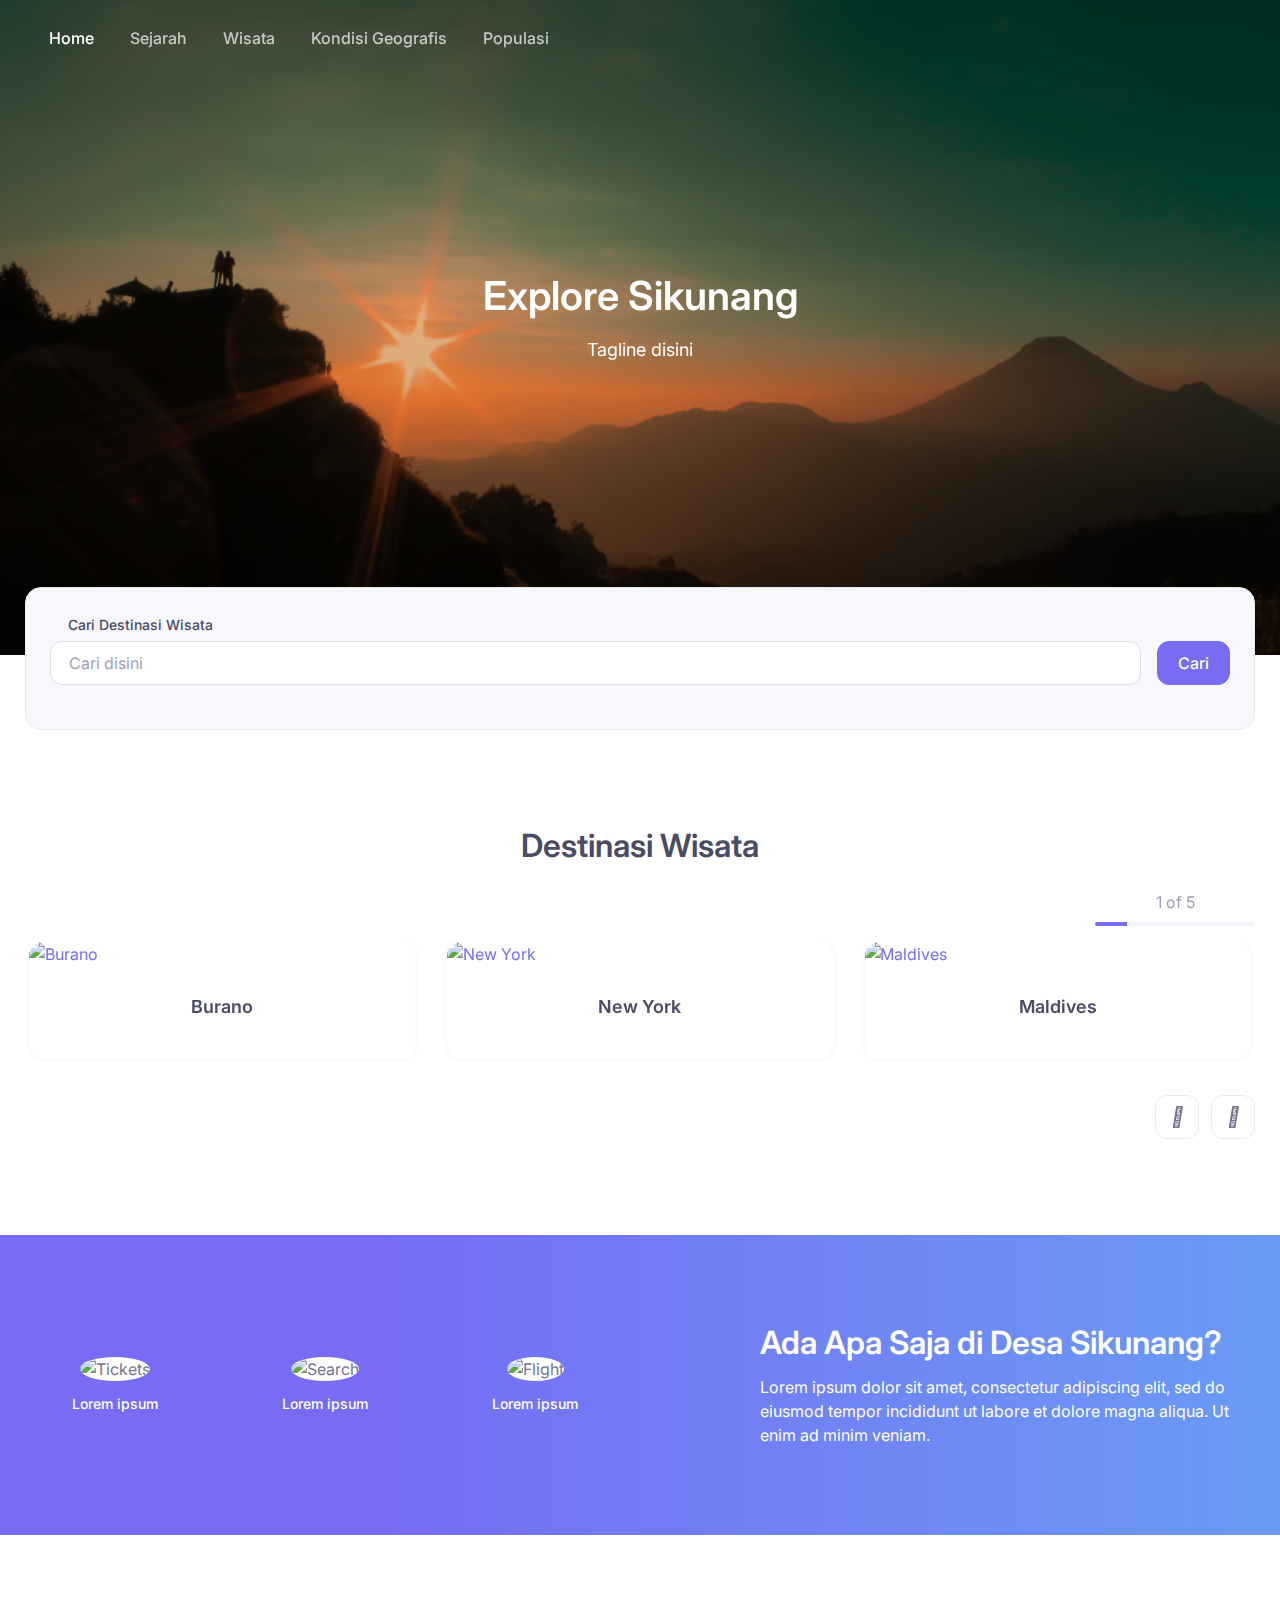
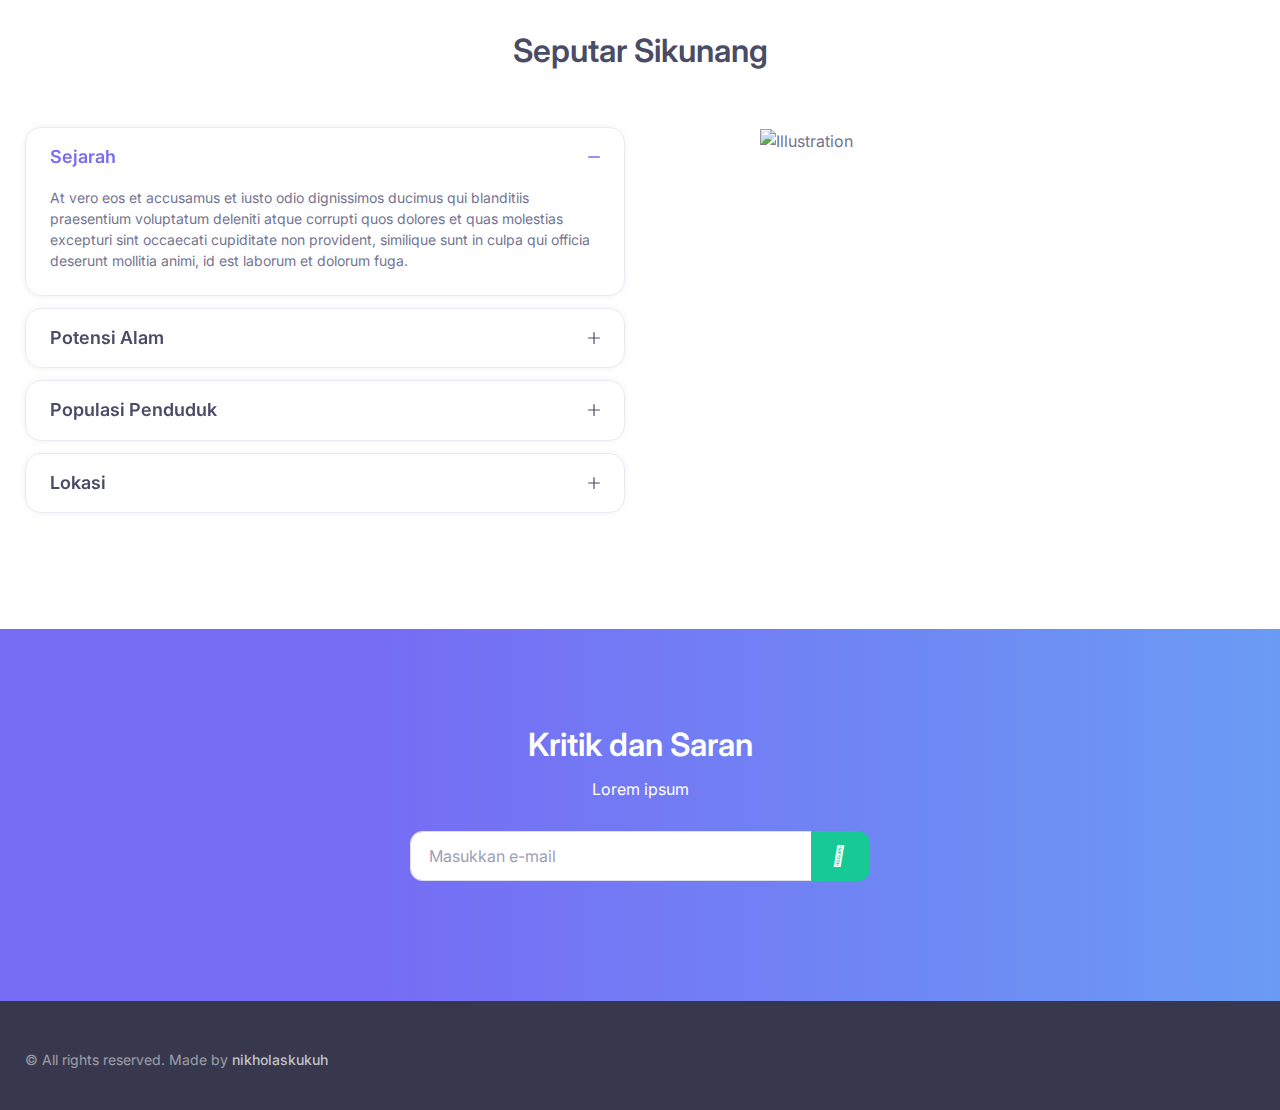
==== index.html @ b7426597 "first commit" ====
<!DOCTYPE html>
<html lang="en">
  <head>
    <meta charset="utf-8">
    <title>Desa Sikunang</title>
    <!-- Viewport-->
    <meta name="viewport" content="width=device-width, initial-scale=1">
    <!-- Favicon and Touch Icons-->
    <link rel="apple-touch-icon" sizes="180x180" href="apple-touch-icon.png">
    <link rel="icon" type="image/png" sizes="32x32" href="favicon-32x32.png">
    <link rel="icon" type="image/png" sizes="16x16" href="favicon-16x16.png">
    <link rel="manifest" href="site.webmanifest">
    <link rel="mask-icon" color="#5bbad5" href="safari-pinned-tab.svg">
    <meta name="msapplication-TileColor" content="#766df4">
    <link rel="stylesheet" href="https://cdnjs.cloudflare.com/ajax/libs/font-awesome/4.7.0/css/font-awesome.min.css">
    <script src="https://kit.fontawesome.com/2db3b3669b.js" crossorigin="anonymous"></script>
    <meta name="theme-color" content="#ffffff">
    <script src="http://code.jquery.com/jquery-1.11.0.min.js"></script>
<script src="http://code.jquery.com/jquery-migrate-1.2.1.min.js"></script>
    <!-- Page loading styles-->
    <style>
      .page-loading {
        position: fixed;
        top: 0;
        right: 0;
        bottom: 0;
        left: 0;
        width: 100%;
        height: 100%;
        -webkit-transition: all .4s .2s ease-in-out;
        transition: all .4s .2s ease-in-out;
        background-color: #fff;
        opacity: 0;
        visibility: hidden;
        z-index: 9999;
      }
      .page-loading.active {
        opacity: 1;
        visibility: visible;
      }
      .page-loading-inner {
        position: absolute;
        top: 50%;
        left: 0;
        width: 100%;
        text-align: center;
        -webkit-transform: translateY(-50%);
        transform: translateY(-50%);
        -webkit-transition: opacity .2s ease-in-out;
        transition: opacity .2s ease-in-out;
        opacity: 0;
      }
      .page-loading.active > .page-loading-inner {
        opacity: 1;
      }
      .page-loading-inner > span {
        display: block;
        font-family: 'Inter', sans-serif;
        font-size: 1rem;
        font-weight: normal;
        color: #737491;
      }
      .page-spinner {
        display: inline-block;
        width: 2.75rem;
        height: 2.75rem;
        margin-bottom: .75rem;
        vertical-align: text-bottom;
        border: .15em solid #766df4;
        border-right-color: transparent;
        border-radius: 50%;
        -webkit-animation: spinner .75s linear infinite;
        animation: spinner .75s linear infinite;
      }
      @-webkit-keyframes spinner {
        100% {
          -webkit-transform: rotate(360deg);
          transform: rotate(360deg);
        }
      }
      @keyframes spinner {
        100% {
          -webkit-transform: rotate(360deg);
          transform: rotate(360deg);
        }
      }
      
    </style>
    <!-- Page loading scripts-->
    <script>
      (function () {
        window.onload = function () {
          var preloader = document.querySelector('.page-loading');
          preloader.classList.remove('active');
          setTimeout(function () {
            preloader.remove();
          }, 2000);
        };
      })();
      
    </script>
    <!-- Vendor Styles-->
    <link rel="stylesheet" media="screen" href="asset/css/simplebar.min.css"/>
    <link rel="stylesheet" media="screen" href="asset/css/tiny-slider.css"/>
    <link rel="stylesheet" media="screen" href="asset/css/flatpickr.min.css"/>
    <!-- Main Theme Styles + Bootstrap-->
    <link rel="stylesheet" media="screen" href="asset/css/theme.min.css">
    <!-- Google Tag Manager-->
    <script>
      (function(w,d,s,l,i){w[l]=w[l]||[];w[l].push({'gtm.start':
      new Date().getTime(),event:'gtm.js'});var f=d.getElementsByTagName(s)[0],
      j=d.createElement(s),dl=l!='dataLayer'?'&l='+l:'';j.async=true;j.src=
      'https://www.googletagmanager.com/gtm.js?id='+i+dl;f.parentNode.insertBefore(j,f);
      })(window,document,'script','dataLayer','GTM-WKV3GT5');
    </script>
  </head>
  <!-- Body-->
  <body>
    <!-- Page loading spinner-->
    <div class="page-loading active">
      <div class="page-loading-inner">
        <div class="page-spinner"></div><span>Loading...</span>
      </div>
    </div>
    <main class="page-wrapper">
      <!-- Navbar (Floating light)-->
      <!-- Remove "navbar-sticky" class to make navigation bar scrollable with the page.-->
      <header class="header navbar navbar-expand-lg navbar-dark navbar-floating navbar-sticky" data-scroll-header data-fixed-element>
        <div class="container px-0 px-xl-3">
          <button class="navbar-toggler ms-n2 me-2" type="button" data-bs-toggle="offcanvas" data-bs-target="#primaryMenu"><span class="navbar-toggler-icon"></span></button>
          <div class="offcanvas offcanvas-collapse order-lg-2" id="primaryMenu">
            <div class="offcanvas-header navbar-shadow">
              <h5 class="mt-1 mb-0">Menu</h5>
              <button class="btn-close lead" type="button" data-bs-dismiss="offcanvas" aria-label="Close"></button>
            </div>
            <div class="offcanvas-body">
              <!-- Menu-->
              <ul class="navbar-nav">
                <li class="nav-item active"><a class="nav-link" href="#">Home</a>
                </li>
                <li class="nav-item"><a class="nav-link" href="#">Sejarah</a>
                </li>
                <li class="nav-item dropdown dropdown-mega"><a class="nav-link" href="#" data-bs-toggle="dropdown">Wisata</a>
                  <div class="dropdown-menu">
                    <div class="dropdown-column mb-2 mb-lg-0">
                     <a class="dropdown-item" href="#">Test</a>
                    </div>
                  </div>
                </li>
                <li class="nav-item"><a class="nav-link" href="#">Kondisi Geografis</a></li>
                <li class="nav-item"><a class="nav-link" href="#">Populasi</a></li>
              </ul>
            </div>
          </div>
        </div>
      </header>
      <!-- Page content-->
      <!-- Hero-->
      <section class="jarallax bg-dark py-7" data-jarallax data-speed="0.25">
        <div class="jarallax-img" style="background-image: url(asset/img/peakpx.jpg);  background-color: rgba(200,100,0,.5); background-blend-mode: multiply;"></div>
        <div class="container py-5 py-sm-7 text-center">
          <div class="py-md-6">
            <h1 class="font-weight-bold text-light pb-1">Explore Sikunang</h1>
            <p class="fs-lg text-light">Tagline disini</p>
          </div>
        </div>
      </section>
      <!-- Booking form-->
      <form class="container position-relative zindex-5" style="margin-top: -68px;">
        <div class="d-lg-flex align-items-center bg-secondary border rounded-3 px-4 pt-4 pb-3">
          <div class="d-sm-flex align-items-center flex-grow-1">
            <div class="mb-3 pb-1 w-100 mb-sm-4 me-sm-3">
              <label class="form-label">Cari Destinasi Wisata</label>
              <input class="form-control" id="SearchTxt" placeholder="Cari disini">
            </input>
            </div>
          </div>
          <div class="d-sm-flex align-items-center">
            <div class="text-center text-sm-start mt-2 mt-sm-4 mb-4">
              <button class="btn btn-primary" type="button" onclick="doSearch(document.getElementById('SearchTxt').value)">Cari</button>
            </div>
          </div>
        </div>
      </form>
      <!-- Offers carousel-->
      <section class="container py-5 my-4 my-sm-0 py-sm-6 py-md-7">
        <h2 class="text-center mb-4">Destinasi Wisata</h2>
        <div class="tns-carousel-wrapper">
          <div class="tns-carousel-progress ms-auto mb-3">
            <div class="text-sm text-muted text-center mb-2"><span class="tns-current-slide me-1"></span>of<span class="tns-total-slides ms-1"></span></div>
            <div class="progress">
              <div class="progress-bar" role="progressbar"></div>
            </div>
          </div>
          <div class="tns-carousel-inner" data-carousel-options="{&quot;items&quot;: 3, &quot;nav&quot;: false, &quot;gutter&quot;: 23, &quot;responsive&quot;: {&quot;0&quot;:{&quot;items&quot;:1},&quot;540&quot;:{&quot;items&quot;:2},&quot;900&quot;:{&quot;items&quot;:3}}}">
            <div class="pb-2"><a class="card border-0 shadow card-hover mx-1" href="#">
                <div class="card-img-top card-img-gradient"><img src="https://around.createx.studio/img/demo/booking/offers/01.jpg" alt="Burano"><span class="card-floating-text text-light fw-medium">Lihat<i class="fas fa-chevron-right align-middle fs-lg ms-1"></i></span></div>
                <div class="card-body text-center">
                  <h3 class="h5 pt-1 mb-3">Burano</h3>
                </div></a></div>
            <div class="pb-2"><a class="card border-0 shadow card-hover mx-1" href="#">
                <div class="card-img-top card-img-gradient"><img src="https://around.createx.studio/img/demo/booking/offers/02.jpg" alt="New York"><span class="card-floating-text text-light fw-medium">Lihat<i class="fas fa-chevron-right align-middle fs-lg ms-1"></i></span></div>
                <div class="card-body text-center">
                  <h3 class="h5 pt-1 mb-3">New York</h3>
                </div></a></div>
            <div class="pb-2"><a class="card border-0 shadow card-hover mx-1" href="#">
                <div class="card-img-top card-img-gradient"><img src="https://around.createx.studio/img/demo/booking/offers/03.jpg" alt="Maldives"><span class="card-floating-text text-light fw-medium">Lihat<i class="fas fa-chevron-right align-middle fs-lg ms-1"></i></span></div>
                <div class="card-body text-center">
                  <h3 class="h5 pt-1 mb-3">Maldives</h3>
                </div></a></div>
            <div class="pb-2"><a class="card border-0 shadow card-hover mx-1" href="#">
                <div class="card-img-top card-img-gradient"><img src="https://around.createx.studio/img/demo/booking/offers/04.jpg" alt="Buenos Aires"><span class="card-floating-text text-light fw-medium">Lihat<i class="fas fa-chevron-right align-middle fs-lg ms-1"></i></span></div>
                <div class="card-body text-center">
                  <h3 class="h5 pt-1 mb-3">Buenos Aires</h3>
                </div></a></div>
            <div class="pb-2"><a class="card border-0 shadow card-hover mx-1" href="#">
                <div class="card-img-top card-img-gradient"><img src="https://around.createx.studio/img/demo/booking/offers/05.jpg" alt="Rome"><span class="card-floating-text text-light fw-medium">Lihat<i class="fas fa-chevron-right align-middle fs-lg ms-1"></i></span></div>
                <div class="card-body text-center">
                  <h3 class="h5 pt-1 mb-3">Rome</h3>
                </div></a></div>
          </div>
        </div>
      </section>
      <!-- Features CTA-->
      <section class="bg-gradient position-relative pt-6 pb-5 py-sm-6">
        <div class="position-absolute top-0 start-0 w-100 h-100 bg-size-cover" style="background-image: url(img/demo/booking/bg-pattern01.png);"></div>
        <div class="position-relative zindex-5 container py-2">
          <div class="row align-items-center">
            <div class="col-lg-5 offset-lg-1 order-lg-2 pb-5 pb-lg-0 text-center text-lg-start">
              <h2 class="text-light">Ada Apa Saja di Desa Sikunang?</h2>
              <p class="text-light mb-0">Lorem ipsum dolor sit amet, consectetur adipiscing elit, sed do eiusmod tempor incididunt ut labore et dolore magna aliqua. Ut enim ad minim veniam.</p>
            </div>
            <div class="col-lg-6 order-lg-1">
              <div class="row">
                <div class="col-sm-4 mb-2 pb-4 mb-sm-0 pb-sm-0">
                  <div class="px-2 text-center"><img class="bg-light rounded-circle mb-2" src="https://around.createx.studio/img/demo/booking/icons/01.svg" alt="Tickets" width="105">
                    <p class="fs-sm fw-medium text-light mb-0 pt-1">Lorem ipsum </p>
                  </div>
                </div>
                <div class="col-sm-4 mb-2 pb-4 mb-sm-0 pb-sm-0">
                  <div class="px-2 text-center"><img class="bg-light rounded-circle mb-2" src="https://around.createx.studio/img/demo/booking/icons/02.svg" alt="Search" width="105">
                    <p class="fs-sm fw-medium text-light mb-0 pt-1">Lorem ipsum</p>
                  </div>
                </div>
                <div class="col-sm-4 mb-2 pb-4 mb-sm-0 pb-sm-0">
                  <div class="px-2 text-center"><img class="bg-light rounded-circle mb-2" src="https://around.createx.studio/img/demo/booking/icons/03.svg" alt="Flight" width="105">
                    <p class="fs-sm fw-medium text-light mb-0 pt-1">Lorem ipsum</p>
                  </div>
                </div>
              </div>
            </div>
          </div>
        </div>
      </section>
      <!-- FAQ-->
      <section class="container py-5 my-4 my-sm-0 py-sm-6 py-md-7">
        <h2 class="text-center pb-2 mb-5">Seputar Sikunang</h2>
        <div class="row pb-2">
          <div class="col-lg-6">
            <div class="accordion" id="faq">
              <div class="accordion-item shadow">
                <h2 class="accordion-header" id="faq-heading-1">
                  <button class="accordion-button" type="button" data-bs-toggle="collapse" data-bs-target="#faq-content-1" aria-expanded="true" aria-controls="faq-content-1">Sejarah</button>
                </h2>
                <div class="accordion-collapse collapse show" id="faq-content-1" aria-labelledby="faq-heading-1" data-bs-parent="#faq">
                  <div class="accordion-body">
                    <div class="fs-sm">At vero eos et accusamus et iusto odio dignissimos ducimus qui blanditiis praesentium voluptatum deleniti atque corrupti quos dolores et quas molestias excepturi sint occaecati cupiditate non provident, similique sunt in culpa qui officia deserunt mollitia animi, id est laborum et dolorum fuga.</div>
                  </div>
                </div>
              </div>
              <div class="accordion-item shadow">
                <h2 class="accordion-header" id="faq-heading-2">
                  <button class="accordion-button collapsed" type="button" data-bs-toggle="collapse" data-bs-target="#faq-content-2" aria-expanded="false" aria-controls="faq-content-2">Potensi Alam</button>
                </h2>
                <div class="accordion-collapse collapse" id="faq-content-2" aria-labelledby="faq-heading-2" data-bs-parent="#faq">
                  <div class="accordion-body">
                    <div class="fs-sm">At vero eos et accusamus et iusto odio dignissimos ducimus qui blanditiis praesentium voluptatum deleniti atque corrupti quos dolores et quas molestias excepturi sint occaecati cupiditate non provident, similique sunt in culpa qui officia deserunt mollitia animi, id est laborum et dolorum fuga.</div>
                  </div>
                </div>
              </div>
              <div class="accordion-item shadow">
                <h2 class="accordion-header" id="faq-heading-3">
                  <button class="accordion-button collapsed" type="button" data-bs-toggle="collapse" data-bs-target="#faq-content-3" aria-expanded="false" aria-controls="faq-content-3">Populasi Penduduk</button>
                </h2>
                <div class="accordion-collapse collapse" id="faq-content-3" aria-labelledby="faq-heading-3" data-bs-parent="#faq">
                  <div class="accordion-body">
                    <div class="fs-sm">At vero eos et accusamus et iusto odio dignissimos ducimus qui blanditiis praesentium voluptatum deleniti atque corrupti quos dolores et quas molestias excepturi sint occaecati cupiditate non provident, similique sunt in culpa qui officia deserunt mollitia animi, id est laborum et dolorum fuga.</div>
                  </div>
                </div>
              </div>
              <div class="accordion-item shadow">
                <h2 class="accordion-header" id="faq-heading-4">
                  <button class="accordion-button collapsed" type="button" data-bs-toggle="collapse" data-bs-target="#faq-content-4" aria-expanded="false" aria-controls="faq-content-4">Lokasi</button>
                </h2>
                <div class="accordion-collapse collapse" id="faq-content-4" aria-labelledby="faq-heading-4" data-bs-parent="#faq">
                  <div class="accordion-body">
                    <div class="fs-sm">At vero eos et accusamus et iusto odio dignissimos ducimus qui blanditiis praesentium voluptatum deleniti atque corrupti quos dolores et quas molestias excepturi sint occaecati cupiditate non provident, similique sunt in culpa qui officia deserunt mollitia animi, id est laborum et dolorum fuga.</div>
                  </div>
                </div>
              </div>
            </div>
          </div>
          <div class="d-none d-lg-block col-lg-5 offset-lg-1"><img src="https://around.createx.studio/img/demo/booking/illustration.svg" alt="Illustration"></div>
        </div>
      </section>
      <!-- Subscribe CTA-->
      <section class="bg-gradient position-relative pt-6 pb-5 py-sm-6">
        <div class="position-absolute top-0 start-0 w-100 h-100 bg-size-cover" style="background-image: url(img/demo/booking/bg-pattern02.png);"></div>
        <div class="position-relative zindex-5 container pb-3 pt-sm-2">
          <div class="mx-auto" style="max-width: 460px;">
            <h2 class="text-light text-center pt-sm-2">Kritik dan Saran</h2>
            <p class="text-light text-center mb-grid-gutter">Lorem ipsum</p>
            <form class="input-group mb-4">
              <input class="form-control" type="email" placeholder="Masukkan e-mail" required>
              <button class="btn btn-success" type="submit"><i class="fas fa-send fs-xl me-1"></i></button>
            </form>
          </div>
        </div>
      </section>
    </main>
    <footer class="site-footer bg-dark pt-5 pb-4">
      <div class="container d-md-flex justify-content-between align-items-center text-center">
        <p class="fs-sm mb-3 order-md-1"><span class="text-light opacity-50 me-1">© All rights reserved. Made by</span><a class="nav-link-style nav-link-light" href="https://github.com/nikholaskukuh" target="_blank" rel="noopener">nikholaskukuh</a></p>
      </div>
    </footer>
    <!-- Back to top button--><a class="btn-scroll-top" href="#top" data-scroll data-fixed-element><span class="btn-scroll-top-tooltip text-muted fs-sm me-2">Top</span><i class="btn-scroll-top-icon fas fa-chevron-up">   </i></a>
    <!-- Vendor scrits: js libraries and plugins-->
    <script src="asset/js/bootstrap.bundle.min.js"></script>
    <script src="asset/js/simplebar.min.js"></script>
    <script src="asset/js/smooth-scroll.polyfills.min.js"></script>
    <script src="asset/js/jarallax.min.js"></script>
    <script src="asset/js/tiny-slider.js"></script>
    <script src="asset/js/flatpickr.min.js"></script>
    <script src="asset/js/rangePlugin.js"></script>
    <script src="https://code.jquery.com/jquery.js"></script>
    <!-- Main theme script-->
    <script src="asset/js/theme.min.js"></script>
    <script>
      function doSearch(text) {
          if (window.find(text)) {
              console.log(window.find(text));
          }
      }
  </script>
  </body>
</html>
---- asset/css/simplebar.min.css ----
[data-simplebar]{position:relative;flex-direction:column;flex-wrap:wrap;justify-content:flex-start;align-content:flex-start;align-items:flex-start}.simplebar-wrapper{overflow:hidden;width:inherit;height:inherit;max-width:inherit;max-height:inherit}.simplebar-mask{direction:inherit;position:absolute;overflow:hidden;padding:0;margin:0;left:0;top:0;bottom:0;right:0;width:auto!important;height:auto!important;z-index:0}.simplebar-offset{direction:inherit!important;box-sizing:inherit!important;resize:none!important;position:absolute;top:0;left:0;bottom:0;right:0;padding:0;margin:0;-webkit-overflow-scrolling:touch}.simplebar-content-wrapper{direction:inherit;box-sizing:border-box!important;position:relative;display:block;height:100%;width:auto;max-width:100%;max-height:100%;scrollbar-width:none;-ms-overflow-style:none}.simplebar-content-wrapper::-webkit-scrollbar,.simplebar-hide-scrollbar::-webkit-scrollbar{width:0;height:0}.simplebar-content:after,.simplebar-content:before{content:' ';display:table}.simplebar-placeholder{max-height:100%;max-width:100%;width:100%;pointer-events:none}.simplebar-height-auto-observer-wrapper{box-sizing:inherit!important;height:100%;width:100%;max-width:1px;position:relative;float:left;max-height:1px;overflow:hidden;z-index:-1;padding:0;margin:0;pointer-events:none;flex-grow:inherit;flex-shrink:0;flex-basis:0}.simplebar-height-auto-observer{box-sizing:inherit;display:block;opacity:0;position:absolute;top:0;left:0;height:1000%;width:1000%;min-height:1px;min-width:1px;overflow:hidden;pointer-events:none;z-index:-1}.simplebar-track{z-index:1;position:absolute;right:0;bottom:0;pointer-events:none;overflow:hidden}[data-simplebar].simplebar-dragging .simplebar-content{pointer-events:none;user-select:none;-webkit-user-select:none}[data-simplebar].simplebar-dragging .simplebar-track{pointer-events:all}.simplebar-scrollbar{position:absolute;left:0;right:0;min-height:10px}.simplebar-scrollbar:before{position:absolute;content:'';background:#000;border-radius:7px;left:2px;right:2px;opacity:0;transition:opacity .2s linear}.simplebar-scrollbar.simplebar-visible:before{opacity:.5;transition:opacity 0s linear}.simplebar-track.simplebar-vertical{top:0;width:11px}.simplebar-track.simplebar-vertical .simplebar-scrollbar:before{top:2px;bottom:2px}.simplebar-track.simplebar-horizontal{left:0;height:11px}.simplebar-track.simplebar-horizontal .simplebar-scrollbar:before{height:100%;left:2px;right:2px}.simplebar-track.simplebar-horizontal .simplebar-scrollbar{right:auto;left:0;top:2px;height:7px;min-height:0;min-width:10px;width:auto}[data-simplebar-direction=rtl] .simplebar-track.simplebar-vertical{right:auto;left:0}.hs-dummy-scrollbar-size{direction:rtl;position:fixed;opacity:0;visibility:hidden;height:500px;width:500px;overflow-y:hidden;overflow-x:scroll}.simplebar-hide-scrollbar{position:fixed;left:0;visibility:hidden;overflow-y:scroll;scrollbar-width:none;-ms-overflow-style:none}
---- asset/css/tiny-slider.css ----
.tns-outer{padding:0 !important}.tns-outer [hidden]{display:none !important}.tns-outer [aria-controls],.tns-outer [data-action]{cursor:pointer}.tns-slider{-webkit-transition:all 0s;-moz-transition:all 0s;transition:all 0s}.tns-slider>.tns-item{-webkit-box-sizing:border-box;-moz-box-sizing:border-box;box-sizing:border-box}.tns-horizontal.tns-subpixel{white-space:nowrap}.tns-horizontal.tns-subpixel>.tns-item{display:inline-block;vertical-align:top;white-space:normal}.tns-horizontal.tns-no-subpixel:after{content:'';display:table;clear:both}.tns-horizontal.tns-no-subpixel>.tns-item{float:left}.tns-horizontal.tns-carousel.tns-no-subpixel>.tns-item{margin-right:-100%}.tns-no-calc{position:relative;left:0}.tns-gallery{position:relative;left:0;min-height:1px}.tns-gallery>.tns-item{position:absolute;left:-100%;-webkit-transition:transform 0s, opacity 0s;-moz-transition:transform 0s, opacity 0s;transition:transform 0s, opacity 0s}.tns-gallery>.tns-slide-active{position:relative;left:auto !important}.tns-gallery>.tns-moving{-webkit-transition:all 0.25s;-moz-transition:all 0.25s;transition:all 0.25s}.tns-autowidth{display:inline-block}.tns-lazy-img{-webkit-transition:opacity 0.6s;-moz-transition:opacity 0.6s;transition:opacity 0.6s;opacity:0.6}.tns-lazy-img.tns-complete{opacity:1}.tns-ah{-webkit-transition:height 0s;-moz-transition:height 0s;transition:height 0s}.tns-ovh{overflow:hidden}.tns-visually-hidden{position:absolute;left:-10000em}.tns-transparent{opacity:0;visibility:hidden}.tns-fadeIn{opacity:1;filter:alpha(opacity=100);z-index:0}.tns-normal,.tns-fadeOut{opacity:0;filter:alpha(opacity=0);z-index:-1}.tns-vpfix{white-space:nowrap}.tns-vpfix>div,.tns-vpfix>li{display:inline-block}.tns-t-subp2{margin:0 auto;width:310px;position:relative;height:10px;overflow:hidden}.tns-t-ct{width:2333.3333333%;width:-webkit-calc(100% * 70 / 3);width:-moz-calc(100% * 70 / 3);width:calc(100% * 70 / 3);position:absolute;right:0}.tns-t-ct:after{content:'';display:table;clear:both}.tns-t-ct>div{width:1.4285714%;width:-webkit-calc(100% / 70);width:-moz-calc(100% / 70);width:calc(100% / 70);height:10px;float:left}

/*# sourceMappingURL=sourcemaps/tiny-slider.css.map */
---- asset/css/flatpickr.min.css ----
.flatpickr-calendar{background:transparent;opacity:0;display:none;text-align:center;visibility:hidden;padding:0;-webkit-animation:none;animation:none;direction:ltr;border:0;font-size:14px;line-height:24px;border-radius:5px;position:absolute;width:307.875px;-webkit-box-sizing:border-box;box-sizing:border-box;-ms-touch-action:manipulation;touch-action:manipulation;background:#fff;-webkit-box-shadow:1px 0 0 #e6e6e6,-1px 0 0 #e6e6e6,0 1px 0 #e6e6e6,0 -1px 0 #e6e6e6,0 3px 13px rgba(0,0,0,0.08);box-shadow:1px 0 0 #e6e6e6,-1px 0 0 #e6e6e6,0 1px 0 #e6e6e6,0 -1px 0 #e6e6e6,0 3px 13px rgba(0,0,0,0.08)}.flatpickr-calendar.open,.flatpickr-calendar.inline{opacity:1;max-height:640px;visibility:visible}.flatpickr-calendar.open{display:inline-block;z-index:99999}.flatpickr-calendar.animate.open{-webkit-animation:fpFadeInDown 300ms cubic-bezier(.23,1,.32,1);animation:fpFadeInDown 300ms cubic-bezier(.23,1,.32,1)}.flatpickr-calendar.inline{display:block;position:relative;top:2px}.flatpickr-calendar.static{position:absolute;top:calc(100% + 2px)}.flatpickr-calendar.static.open{z-index:999;display:block}.flatpickr-calendar.multiMonth .flatpickr-days .dayContainer:nth-child(n+1) .flatpickr-day.inRange:nth-child(7n+7){-webkit-box-shadow:none !important;box-shadow:none !important}.flatpickr-calendar.multiMonth .flatpickr-days .dayContainer:nth-child(n+2) .flatpickr-day.inRange:nth-child(7n+1){-webkit-box-shadow:-2px 0 0 #e6e6e6,5px 0 0 #e6e6e6;box-shadow:-2px 0 0 #e6e6e6,5px 0 0 #e6e6e6}.flatpickr-calendar .hasWeeks .dayContainer,.flatpickr-calendar .hasTime .dayContainer{border-bottom:0;border-bottom-right-radius:0;border-bottom-left-radius:0}.flatpickr-calendar .hasWeeks .dayContainer{border-left:0}.flatpickr-calendar.hasTime .flatpickr-time{height:40px;border-top:1px solid #e6e6e6}.flatpickr-calendar.noCalendar.hasTime .flatpickr-time{height:auto}.flatpickr-calendar:before,.flatpickr-calendar:after{position:absolute;display:block;pointer-events:none;border:solid transparent;content:'';height:0;width:0;left:22px}.flatpickr-calendar.rightMost:before,.flatpickr-calendar.arrowRight:before,.flatpickr-calendar.rightMost:after,.flatpickr-calendar.arrowRight:after{left:auto;right:22px}.flatpickr-calendar.arrowCenter:before,.flatpickr-calendar.arrowCenter:after{left:50%;right:50%}.flatpickr-calendar:before{border-width:5px;margin:0 -5px}.flatpickr-calendar:after{border-width:4px;margin:0 -4px}.flatpickr-calendar.arrowTop:before,.flatpickr-calendar.arrowTop:after{bottom:100%}.flatpickr-calendar.arrowTop:before{border-bottom-color:#e6e6e6}.flatpickr-calendar.arrowTop:after{border-bottom-color:#fff}.flatpickr-calendar.arrowBottom:before,.flatpickr-calendar.arrowBottom:after{top:100%}.flatpickr-calendar.arrowBottom:before{border-top-color:#e6e6e6}.flatpickr-calendar.arrowBottom:after{border-top-color:#fff}.flatpickr-calendar:focus{outline:0}.flatpickr-wrapper{position:relative;display:inline-block}.flatpickr-months{display:-webkit-box;display:-webkit-flex;display:-ms-flexbox;display:flex}.flatpickr-months .flatpickr-month{background:transparent;color:rgba(0,0,0,0.9);fill:rgba(0,0,0,0.9);height:34px;line-height:1;text-align:center;position:relative;-webkit-user-select:none;-moz-user-select:none;-ms-user-select:none;user-select:none;overflow:hidden;-webkit-box-flex:1;-webkit-flex:1;-ms-flex:1;flex:1}.flatpickr-months .flatpickr-prev-month,.flatpickr-months .flatpickr-next-month{text-decoration:none;cursor:pointer;position:absolute;top:0;height:34px;padding:10px;z-index:3;color:rgba(0,0,0,0.9);fill:rgba(0,0,0,0.9)}.flatpickr-months .flatpickr-prev-month.flatpickr-disabled,.flatpickr-months .flatpickr-next-month.flatpickr-disabled{display:none}.flatpickr-months .flatpickr-prev-month i,.flatpickr-months .flatpickr-next-month i{position:relative}.flatpickr-months .flatpickr-prev-month.flatpickr-prev-month,.flatpickr-months .flatpickr-next-month.flatpickr-prev-month{/*
      /*rtl:begin:ignore*/left:0/*
      /*rtl:end:ignore*/}/*
      /*rtl:begin:ignore*/
/*
      /*rtl:end:ignore*/
.flatpickr-months .flatpickr-prev-month.flatpickr-next-month,.flatpickr-months .flatpickr-next-month.flatpickr-next-month{/*
      /*rtl:begin:ignore*/right:0/*
      /*rtl:end:ignore*/}/*
      /*rtl:begin:ignore*/
/*
      /*rtl:end:ignore*/
.flatpickr-months .flatpickr-prev-month:hover,.flatpickr-months .flatpickr-next-month:hover{color:#959ea9}.flatpickr-months .flatpickr-prev-month:hover svg,.flatpickr-months .flatpickr-next-month:hover svg{fill:#f64747}.flatpickr-months .flatpickr-prev-month svg,.flatpickr-months .flatpickr-next-month svg{width:14px;height:14px}.flatpickr-months .flatpickr-prev-month svg path,.flatpickr-months .flatpickr-next-month svg path{-webkit-transition:fill .1s;transition:fill .1s;fill:inherit}.numInputWrapper{position:relative;height:auto}.numInputWrapper input,.numInputWrapper span{display:inline-block}.numInputWrapper input{width:100%}.numInputWrapper input::-ms-clear{display:none}.numInputWrapper input::-webkit-outer-spin-button,.numInputWrapper input::-webkit-inner-spin-button{margin:0;-webkit-appearance:none}.numInputWrapper span{position:absolute;right:0;width:14px;padding:0 4px 0 2px;height:50%;line-height:50%;opacity:0;cursor:pointer;border:1px solid rgba(57,57,57,0.15);-webkit-box-sizing:border-box;box-sizing:border-box}.numInputWrapper span:hover{background:rgba(0,0,0,0.1)}.numInputWrapper span:active{background:rgba(0,0,0,0.2)}.numInputWrapper span:after{display:block;content:"";position:absolute}.numInputWrapper span.arrowUp{top:0;border-bottom:0}.numInputWrapper span.arrowUp:after{border-left:4px solid transparent;border-right:4px solid transparent;border-bottom:4px solid rgba(57,57,57,0.6);top:26%}.numInputWrapper span.arrowDown{top:50%}.numInputWrapper span.arrowDown:after{border-left:4px solid transparent;border-right:4px solid transparent;border-top:4px solid rgba(57,57,57,0.6);top:40%}.numInputWrapper span svg{width:inherit;height:auto}.numInputWrapper span svg path{fill:rgba(0,0,0,0.5)}.numInputWrapper:hover{background:rgba(0,0,0,0.05)}.numInputWrapper:hover span{opacity:1}.flatpickr-current-month{font-size:135%;line-height:inherit;font-weight:300;color:inherit;position:absolute;width:75%;left:12.5%;padding:7.48px 0 0 0;line-height:1;height:34px;display:inline-block;text-align:center;-webkit-transform:translate3d(0,0,0);transform:translate3d(0,0,0)}.flatpickr-current-month span.cur-month{font-family:inherit;font-weight:700;color:inherit;display:inline-block;margin-left:.5ch;padding:0}.flatpickr-current-month span.cur-month:hover{background:rgba(0,0,0,0.05)}.flatpickr-current-month .numInputWrapper{width:6ch;width:7ch\0;display:inline-block}.flatpickr-current-month .numInputWrapper span.arrowUp:after{border-bottom-color:rgba(0,0,0,0.9)}.flatpickr-current-month .numInputWrapper span.arrowDown:after{border-top-color:rgba(0,0,0,0.9)}.flatpickr-current-month input.cur-year{background:transparent;-webkit-box-sizing:border-box;box-sizing:border-box;color:inherit;cursor:text;padding:0 0 0 .5ch;margin:0;display:inline-block;font-size:inherit;font-family:inherit;font-weight:300;line-height:inherit;height:auto;border:0;border-radius:0;vertical-align:initial;-webkit-appearance:textfield;-moz-appearance:textfield;appearance:textfield}.flatpickr-current-month input.cur-year:focus{outline:0}.flatpickr-current-month input.cur-year[disabled],.flatpickr-current-month input.cur-year[disabled]:hover{font-size:100%;color:rgba(0,0,0,0.5);background:transparent;pointer-events:none}.flatpickr-current-month .flatpickr-monthDropdown-months{appearance:menulist;background:transparent;border:none;border-radius:0;box-sizing:border-box;color:inherit;cursor:pointer;font-size:inherit;font-family:inherit;font-weight:300;height:auto;line-height:inherit;margin:-1px 0 0 0;outline:none;padding:0 0 0 .5ch;position:relative;vertical-align:initial;-webkit-box-sizing:border-box;-webkit-appearance:menulist;-moz-appearance:menulist;width:auto}.flatpickr-current-month .flatpickr-monthDropdown-months:focus,.flatpickr-current-month .flatpickr-monthDropdown-months:active{outline:none}.flatpickr-current-month .flatpickr-monthDropdown-months:hover{background:rgba(0,0,0,0.05)}.flatpickr-current-month .flatpickr-monthDropdown-months .flatpickr-monthDropdown-month{background-color:transparent;outline:none;padding:0}.flatpickr-weekdays{background:transparent;text-align:center;overflow:hidden;width:100%;display:-webkit-box;display:-webkit-flex;display:-ms-flexbox;display:flex;-webkit-box-align:center;-webkit-align-items:center;-ms-flex-align:center;align-items:center;height:28px}.flatpickr-weekdays .flatpickr-weekdaycontainer{display:-webkit-box;display:-webkit-flex;display:-ms-flexbox;display:flex;-webkit-box-flex:1;-webkit-flex:1;-ms-flex:1;flex:1}span.flatpickr-weekday{cursor:default;font-size:90%;background:transparent;color:rgba(0,0,0,0.54);line-height:1;margin:0;text-align:center;display:block;-webkit-box-flex:1;-webkit-flex:1;-ms-flex:1;flex:1;font-weight:bolder}.dayContainer,.flatpickr-weeks{padding:1px 0 0 0}.flatpickr-days{position:relative;overflow:hidden;display:-webkit-box;display:-webkit-flex;display:-ms-flexbox;display:flex;-webkit-box-align:start;-webkit-align-items:flex-start;-ms-flex-align:start;align-items:flex-start;width:307.875px}.flatpickr-days:focus{outline:0}.dayContainer{padding:0;outline:0;text-align:left;width:307.875px;min-width:307.875px;max-width:307.875px;-webkit-box-sizing:border-box;box-sizing:border-box;display:inline-block;display:-ms-flexbox;display:-webkit-box;display:-webkit-flex;display:flex;-webkit-flex-wrap:wrap;flex-wrap:wrap;-ms-flex-wrap:wrap;-ms-flex-pack:justify;-webkit-justify-content:space-around;justify-content:space-around;-webkit-transform:translate3d(0,0,0);transform:translate3d(0,0,0);opacity:1}.dayContainer + .dayContainer{-webkit-box-shadow:-1px 0 0 #e6e6e6;box-shadow:-1px 0 0 #e6e6e6}.flatpickr-day{background:none;border:1px solid transparent;border-radius:150px;-webkit-box-sizing:border-box;box-sizing:border-box;color:#393939;cursor:pointer;font-weight:400;width:14.2857143%;-webkit-flex-basis:14.2857143%;-ms-flex-preferred-size:14.2857143%;flex-basis:14.2857143%;max-width:39px;height:39px;line-height:39px;margin:0;display:inline-block;position:relative;-webkit-box-pack:center;-webkit-justify-content:center;-ms-flex-pack:center;justify-content:center;text-align:center}.flatpickr-day.inRange,.flatpickr-day.prevMonthDay.inRange,.flatpickr-day.nextMonthDay.inRange,.flatpickr-day.today.inRange,.flatpickr-day.prevMonthDay.today.inRange,.flatpickr-day.nextMonthDay.today.inRange,.flatpickr-day:hover,.flatpickr-day.prevMonthDay:hover,.flatpickr-day.nextMonthDay:hover,.flatpickr-day:focus,.flatpickr-day.prevMonthDay:focus,.flatpickr-day.nextMonthDay:focus{cursor:pointer;outline:0;background:#e6e6e6;border-color:#e6e6e6}.flatpickr-day.today{border-color:#959ea9}.flatpickr-day.today:hover,.flatpickr-day.today:focus{border-color:#959ea9;background:#959ea9;color:#fff}.flatpickr-day.selected,.flatpickr-day.startRange,.flatpickr-day.endRange,.flatpickr-day.selected.inRange,.flatpickr-day.startRange.inRange,.flatpickr-day.endRange.inRange,.flatpickr-day.selected:focus,.flatpickr-day.startRange:focus,.flatpickr-day.endRange:focus,.flatpickr-day.selected:hover,.flatpickr-day.startRange:hover,.flatpickr-day.endRange:hover,.flatpickr-day.selected.prevMonthDay,.flatpickr-day.startRange.prevMonthDay,.flatpickr-day.endRange.prevMonthDay,.flatpickr-day.selected.nextMonthDay,.flatpickr-day.startRange.nextMonthDay,.flatpickr-day.endRange.nextMonthDay{background:#569ff7;-webkit-box-shadow:none;box-shadow:none;color:#fff;border-color:#569ff7}.flatpickr-day.selected.startRange,.flatpickr-day.startRange.startRange,.flatpickr-day.endRange.startRange{border-radius:50px 0 0 50px}.flatpickr-day.selected.endRange,.flatpickr-day.startRange.endRange,.flatpickr-day.endRange.endRange{border-radius:0 50px 50px 0}.flatpickr-day.selected.startRange + .endRange:not(:nth-child(7n+1)),.flatpickr-day.startRange.startRange + .endRange:not(:nth-child(7n+1)),.flatpickr-day.endRange.startRange + .endRange:not(:nth-child(7n+1)){-webkit-box-shadow:-10px 0 0 #569ff7;box-shadow:-10px 0 0 #569ff7}.flatpickr-day.selected.startRange.endRange,.flatpickr-day.startRange.startRange.endRange,.flatpickr-day.endRange.startRange.endRange{border-radius:50px}.flatpickr-day.inRange{border-radius:0;-webkit-box-shadow:-5px 0 0 #e6e6e6,5px 0 0 #e6e6e6;box-shadow:-5px 0 0 #e6e6e6,5px 0 0 #e6e6e6}.flatpickr-day.flatpickr-disabled,.flatpickr-day.flatpickr-disabled:hover,.flatpickr-day.prevMonthDay,.flatpickr-day.nextMonthDay,.flatpickr-day.notAllowed,.flatpickr-day.notAllowed.prevMonthDay,.flatpickr-day.notAllowed.nextMonthDay{color:rgba(57,57,57,0.3);background:transparent;border-color:transparent;cursor:default}.flatpickr-day.flatpickr-disabled,.flatpickr-day.flatpickr-disabled:hover{cursor:not-allowed;color:rgba(57,57,57,0.1)}.flatpickr-day.week.selected{border-radius:0;-webkit-box-shadow:-5px 0 0 #569ff7,5px 0 0 #569ff7;box-shadow:-5px 0 0 #569ff7,5px 0 0 #569ff7}.flatpickr-day.hidden{visibility:hidden}.rangeMode .flatpickr-day{margin-top:1px}.flatpickr-weekwrapper{float:left}.flatpickr-weekwrapper .flatpickr-weeks{padding:0 12px;-webkit-box-shadow:1px 0 0 #e6e6e6;box-shadow:1px 0 0 #e6e6e6}.flatpickr-weekwrapper .flatpickr-weekday{float:none;width:100%;line-height:28px}.flatpickr-weekwrapper span.flatpickr-day,.flatpickr-weekwrapper span.flatpickr-day:hover{display:block;width:100%;max-width:none;color:rgba(57,57,57,0.3);background:transparent;cursor:default;border:none}.flatpickr-innerContainer{display:block;display:-webkit-box;display:-webkit-flex;display:-ms-flexbox;display:flex;-webkit-box-sizing:border-box;box-sizing:border-box;overflow:hidden}.flatpickr-rContainer{display:inline-block;padding:0;-webkit-box-sizing:border-box;box-sizing:border-box}.flatpickr-time{text-align:center;outline:0;display:block;height:0;line-height:40px;max-height:40px;-webkit-box-sizing:border-box;box-sizing:border-box;overflow:hidden;display:-webkit-box;display:-webkit-flex;display:-ms-flexbox;display:flex}.flatpickr-time:after{content:"";display:table;clear:both}.flatpickr-time .numInputWrapper{-webkit-box-flex:1;-webkit-flex:1;-ms-flex:1;flex:1;width:40%;height:40px;float:left}.flatpickr-time .numInputWrapper span.arrowUp:after{border-bottom-color:#393939}.flatpickr-time .numInputWrapper span.arrowDown:after{border-top-color:#393939}.flatpickr-time.hasSeconds .numInputWrapper{width:26%}.flatpickr-time.time24hr .numInputWrapper{width:49%}.flatpickr-time input{background:transparent;-webkit-box-shadow:none;box-shadow:none;border:0;border-radius:0;text-align:center;margin:0;padding:0;height:inherit;line-height:inherit;color:#393939;font-size:14px;position:relative;-webkit-box-sizing:border-box;box-sizing:border-box;-webkit-appearance:textfield;-moz-appearance:textfield;appearance:textfield}.flatpickr-time input.flatpickr-hour{font-weight:bold}.flatpickr-time input.flatpickr-minute,.flatpickr-time input.flatpickr-second{font-weight:400}.flatpickr-time input:focus{outline:0;border:0}.flatpickr-time .flatpickr-time-separator,.flatpickr-time .flatpickr-am-pm{height:inherit;float:left;line-height:inherit;color:#393939;font-weight:bold;width:2%;-webkit-user-select:none;-moz-user-select:none;-ms-user-select:none;user-select:none;-webkit-align-self:center;-ms-flex-item-align:center;align-self:center}.flatpickr-time .flatpickr-am-pm{outline:0;width:18%;cursor:pointer;text-align:center;font-weight:400}.flatpickr-time input:hover,.flatpickr-time .flatpickr-am-pm:hover,.flatpickr-time input:focus,.flatpickr-time .flatpickr-am-pm:focus{background:#eee}.flatpickr-input[readonly]{cursor:pointer}@-webkit-keyframes fpFadeInDown{from{opacity:0;-webkit-transform:translate3d(0,-20px,0);transform:translate3d(0,-20px,0)}to{opacity:1;-webkit-transform:translate3d(0,0,0);transform:translate3d(0,0,0)}}@keyframes fpFadeInDown{from{opacity:0;-webkit-transform:translate3d(0,-20px,0);transform:translate3d(0,-20px,0)}to{opacity:1;-webkit-transform:translate3d(0,0,0);transform:translate3d(0,0,0)}}
---- asset/css/theme.min.css ----
@import"https://fonts.googleapis.com/css?family=Inter:300,400,500,600,700&display=swap";@font-face{font-family:"around-icons";src:url("../fonts/around-icons.ttf?enmnv5") format("truetype"),url("../fonts/around-icons.woff?enmnv5") format("woff"),url("../fonts/around-icons.svg?enmnv5#around-icons") format("svg");font-weight:normal;font-style:normal;font-display:block}[class^=ai-],[class*=" ai-"]{display:inline-block;font-family:"around-icons" !important;speak:never;font-style:normal;font-weight:normal !important;font-variant:normal;text-transform:none;line-height:1;vertical-align:middle;-webkit-font-smoothing:antialiased;-moz-osx-font-smoothing:grayscale}.ai-activity:before{content:""}.ai-airplay:before{content:""}.ai-alert-circle:before{content:""}.ai-alert-octagon:before{content:""}.ai-alert-triangle:before{content:""}.ai-align-center:before{content:""}.ai-align-justify:before{content:""}.ai-align-left:before{content:""}.ai-align-right:before{content:""}.ai-anchor:before{content:""}.ai-aperture:before{content:""}.ai-archive:before{content:""}.ai-arrow-down-circle:before{content:""}.ai-arrow-down-left:before{content:""}.ai-arrow-down-right:before{content:""}.ai-arrow-down:before{content:""}.ai-arrow-left-circle:before{content:""}.ai-arrow-left:before{content:""}.ai-arrow-right-circle:before{content:""}.ai-arrow-right:before{content:""}.ai-arrow-up-circle:before{content:""}.ai-arrow-up-left:before{content:""}.ai-arrow-up-right:before{content:""}.ai-arrow-up:before{content:""}.ai-at-sign:before{content:""}.ai-award:before{content:""}.ai-bar-chart-2:before{content:""}.ai-bar-chart:before{content:""}.ai-battery-charging:before{content:""}.ai-battery:before{content:""}.ai-behance:before{content:""}.ai-bell-off:before{content:""}.ai-bell:before{content:""}.ai-bluetooth:before{content:""}.ai-bold:before{content:""}.ai-book-open:before{content:""}.ai-book:before{content:""}.ai-bookmark:before{content:""}.ai-box:before{content:""}.ai-briefcase:before{content:""}.ai-calendar:before{content:""}.ai-camera-off:before{content:""}.ai-camera:before{content:""}.ai-cast:before{content:""}.ai-check-circle:before{content:""}.ai-check-square:before{content:""}.ai-check:before{content:""}.ai-chevron-down:before{content:""}.ai-chevron-left:before{content:""}.ai-chevron-right:before{content:""}.ai-chevron-up:before{content:""}.ai-chevrons-down:before{content:""}.ai-chevrons-left:before{content:""}.ai-chevrons-right:before{content:""}.ai-chevrons-up:before{content:""}.ai-chrome:before{content:""}.ai-clipboard:before{content:""}.ai-clock:before{content:""}.ai-cloud-drizzle:before{content:""}.ai-cloud-lightning:before{content:""}.ai-cloud-off:before{content:""}.ai-cloud-rain:before{content:""}.ai-cloud-snow:before{content:""}.ai-cloud:before{content:""}.ai-code:before{content:""}.ai-codepen:before{content:""}.ai-codesandbox:before{content:""}.ai-coffee:before{content:""}.ai-columns:before{content:""}.ai-command:before{content:""}.ai-compass:before{content:""}.ai-copy:before{content:""}.ai-corner-down-left:before{content:""}.ai-corner-down-right:before{content:""}.ai-corner-left-down:before{content:""}.ai-corner-left-up:before{content:""}.ai-corner-right-down:before{content:""}.ai-corner-right-up:before{content:""}.ai-corner-up-left:before{content:""}.ai-corner-up-right:before{content:""}.ai-cpu:before{content:""}.ai-credit-card:before{content:""}.ai-crop:before{content:""}.ai-crosshair:before{content:""}.ai-database:before{content:""}.ai-delete:before{content:""}.ai-disc:before{content:""}.ai-dollar-sign:before{content:""}.ai-download-cloud:before{content:""}.ai-download:before{content:""}.ai-dribbble:before{content:""}.ai-droplet:before{content:""}.ai-edit-2:before{content:""}.ai-edit-3:before{content:""}.ai-edit:before{content:""}.ai-external-link:before{content:""}.ai-eye-off:before{content:""}.ai-eye:before{content:""}.ai-facebook:before{content:""}.ai-fast-forward:before{content:""}.ai-feather:before{content:""}.ai-figma:before{content:""}.ai-file-minus:before{content:""}.ai-file-plus:before{content:""}.ai-file-text:before{content:""}.ai-file:before{content:""}.ai-film:before{content:""}.ai-filter-alt:before{content:""}.ai-filter:before{content:""}.ai-flag:before{content:""}.ai-folder-minus:before{content:""}.ai-folder-plus:before{content:""}.ai-folder:before{content:""}.ai-framer:before{content:""}.ai-frown:before{content:""}.ai-gift:before{content:""}.ai-git-branch:before{content:""}.ai-git-commit:before{content:""}.ai-git-merge:before{content:""}.ai-git-pull-request:before{content:""}.ai-github:before{content:""}.ai-gitlab:before{content:""}.ai-globe:before{content:""}.ai-google:before{content:""}.ai-grid:before{content:""}.ai-hangouts:before{content:""}.ai-hard-drive:before{content:""}.ai-hash:before{content:""}.ai-headphones:before{content:""}.ai-heart:before{content:""}.ai-help-circle:before{content:""}.ai-hexagon:before{content:""}.ai-home:before{content:""}.ai-image:before{content:""}.ai-inbox:before{content:""}.ai-info:before{content:""}.ai-instagram:before{content:""}.ai-italic:before{content:""}.ai-key:before{content:""}.ai-layers:before{content:""}.ai-layout:before{content:""}.ai-life-buoy:before{content:""}.ai-link-2:before{content:""}.ai-link:before{content:""}.ai-linkedin:before{content:""}.ai-list:before{content:""}.ai-loader:before{content:""}.ai-lock:before{content:""}.ai-log-in:before{content:""}.ai-log-out:before{content:""}.ai-mail:before{content:""}.ai-map-pin:before{content:""}.ai-map:before{content:""}.ai-maximize-2:before{content:""}.ai-maximize:before{content:""}.ai-meh:before{content:""}.ai-menu:before{content:""}.ai-message-circle:before{content:""}.ai-message-square:before{content:""}.ai-messenger:before{content:""}.ai-mic-off:before{content:""}.ai-mic:before{content:""}.ai-minimize-2:before{content:""}.ai-minimize:before{content:""}.ai-minus-circle:before{content:""}.ai-minus-square:before{content:""}.ai-minus:before{content:""}.ai-monitor:before{content:""}.ai-moon:before{content:""}.ai-more-horizontal:before{content:""}.ai-more-vertical:before{content:""}.ai-mouse-pointer:before{content:""}.ai-move:before{content:""}.ai-music:before{content:""}.ai-navigation-2:before{content:""}.ai-navigation:before{content:""}.ai-octagon:before{content:""}.ai-odnoklassniki:before{content:""}.ai-package:before{content:""}.ai-paperclip:before{content:""}.ai-pause-circle:before{content:""}.ai-pause:before{content:""}.ai-paypal:before{content:""}.ai-pen-tool:before{content:""}.ai-percent:before{content:""}.ai-phone-call:before{content:""}.ai-phone-forwarded:before{content:""}.ai-phone-incoming:before{content:""}.ai-phone-missed:before{content:""}.ai-phone-off:before{content:""}.ai-phone-outgoing:before{content:""}.ai-phone:before{content:""}.ai-pie-chart:before{content:""}.ai-pinterest:before{content:""}.ai-play-circle:before{content:""}.ai-play:before{content:""}.ai-plus-circle:before{content:""}.ai-plus-square:before{content:""}.ai-plus:before{content:""}.ai-pocket:before{content:""}.ai-power:before{content:""}.ai-printer:before{content:""}.ai-radio:before{content:""}.ai-refresh-ccw:before{content:""}.ai-refresh-cw:before{content:""}.ai-repeat:before{content:""}.ai-rewind:before{content:""}.ai-rotate-ccw:before{content:""}.ai-rotate-cw:before{content:""}.ai-rss:before{content:""}.ai-save:before{content:""}.ai-scissors:before{content:""}.ai-search:before{content:""}.ai-send:before{content:""}.ai-server:before{content:""}.ai-settings:before{content:""}.ai-share-2:before{content:""}.ai-share:before{content:""}.ai-shield-off:before{content:""}.ai-shield:before{content:""}.ai-shopping-bag:before{content:""}.ai-shopping-cart:before{content:""}.ai-shuffle:before{content:""}.ai-sidebar:before{content:""}.ai-skip-back:before{content:""}.ai-skip-forward:before{content:""}.ai-skype:before{content:""}.ai-slack:before{content:""}.ai-slash:before{content:""}.ai-sliders:before{content:""}.ai-smartphone:before{content:""}.ai-smile:before{content:""}.ai-speaker:before{content:""}.ai-star:before{content:""}.ai-stop-circle:before{content:""}.ai-sun:before{content:""}.ai-sunrise:before{content:""}.ai-sunset:before{content:""}.ai-tablet:before{content:""}.ai-tag:before{content:""}.ai-target:before{content:""}.ai-telegram:before{content:""}.ai-terminal:before{content:""}.ai-thermometer:before{content:""}.ai-thumbs-down:before{content:""}.ai-thumbs-up:before{content:""}.ai-toggle-left:before{content:""}.ai-toggle-right:before{content:""}.ai-tool:before{content:""}.ai-trash-2:before{content:""}.ai-trash:before{content:""}.ai-trello:before{content:""}.ai-trending-down:before{content:""}.ai-trending-up:before{content:""}.ai-truck:before{content:""}.ai-tumblr:before{content:""}.ai-tv:before{content:""}.ai-twitch:before{content:""}.ai-twitter:before{content:""}.ai-type:before{content:""}.ai-umbrella:before{content:""}.ai-underline:before{content:""}.ai-unlock:before{content:""}.ai-upload-cloud:before{content:""}.ai-upload:before{content:""}.ai-user-check:before{content:""}.ai-user-minus:before{content:""}.ai-user-plus:before{content:""}.ai-user-x:before{content:""}.ai-user:before{content:""}.ai-users:before{content:""}.ai-viber:before{content:""}.ai-video-off:before{content:""}.ai-video:before{content:""}.ai-vimeo:before{content:""}.ai-vk:before{content:""}.ai-voicemail:before{content:""}.ai-volume-1:before{content:""}.ai-volume-2:before{content:""}.ai-volume-x:before{content:""}.ai-volume:before{content:""}.ai-watch:before{content:""}.ai-wechat:before{content:""}.ai-wifi-off:before{content:""}.ai-wifi:before{content:""}.ai-wind:before{content:""}.ai-x-circle:before{content:""}.ai-x-octagon:before{content:""}.ai-x-square:before{content:""}.ai-x:before{content:""}.ai-youtube:before{content:""}.ai-zap-off:before{content:""}.ai-zap:before{content:""}.ai-zoom-in:before{content:""}.ai-zoom-out:before{content:""}.ai-quotes:before{content:""}.ai-star-filled:before{content:""}.ai-whatsapp:before{content:""}/*!
 * Bootstrap v5.1.0 (https://getbootstrap.com/)
 * Copyright 2011-2021 The Bootstrap Authors
 * Copyright 2011-2021 Twitter, Inc.
 * Licensed under MIT (https://github.com/twbs/bootstrap/blob/main/LICENSE)
 */:root{--bs-blue: #0d6efd;--bs-indigo: #6610f2;--bs-purple: #6f42c1;--bs-pink: #d63384;--bs-red: #dc3545;--bs-orange: #fd7e14;--bs-yellow: #ffc107;--bs-green: #198754;--bs-teal: #20c997;--bs-cyan: #0dcaf0;--bs-white: #fff;--bs-gray: #737491;--bs-gray-dark: #4a4b65;--bs-gray-100: #f7f7fc;--bs-gray-200: #f3f3f9;--bs-gray-300: #e9e9f2;--bs-gray-400: #dfdfeb;--bs-gray-500: #9e9fb4;--bs-gray-600: #737491;--bs-gray-700: #5a5b75;--bs-gray-800: #4a4b65;--bs-gray-900: #37384e;--bs-primary: #766df4;--bs-secondary: #f7f7fc;--bs-success: #16c995;--bs-info: #6a9bf4;--bs-warning: #ffb15c;--bs-danger: #f74f78;--bs-light: #fff;--bs-dark: #37384e;--bs-primary-rgb: 118, 109, 244;--bs-secondary-rgb: 247, 247, 252;--bs-success-rgb: 22, 201, 149;--bs-info-rgb: 106, 155, 244;--bs-warning-rgb: 255, 177, 92;--bs-danger-rgb: 247, 79, 120;--bs-light-rgb: 255, 255, 255;--bs-dark-rgb: 55, 56, 78;--bs-white-rgb: 255, 255, 255;--bs-black-rgb: 0, 0, 0;--bs-body-rgb: 115, 116, 145;--bs-font-sans-serif: "Inter", sans-serif;--bs-font-monospace: SFMono-Regular, Menlo, Monaco, Consolas, "Liberation Mono", "Courier New", monospace;--bs-gradient: linear-gradient(to right, #766df4 0%, #766df4 30%, #6a9bf4 100%);--bs-body-font-family: var(--bs-font-sans-serif);--bs-body-font-size: 1rem;--bs-body-font-weight: 400;--bs-body-line-height: 1.5;--bs-body-color: #737491;--bs-body-bg: #fff}*,*::before,*::after{box-sizing:border-box}body{margin:0;font-family:var(--bs-body-font-family);font-size:var(--bs-body-font-size);font-weight:var(--bs-body-font-weight);line-height:var(--bs-body-line-height);color:var(--bs-body-color);text-align:var(--bs-body-text-align);background-color:var(--bs-body-bg);-webkit-text-size-adjust:100%;-webkit-tap-highlight-color:rgba(0,0,0,0)}hr{margin:1rem 0;color:inherit;background-color:currentColor;border:0;opacity:.25}hr:not([size]){height:1px}h6,.h6,h5,.h5,h4,.h4,h3,.h3,h2,.h2,h1,.h1{margin-top:0;margin-bottom:.75rem;font-weight:600;line-height:1.2;color:#4a4b65}h1,.h1{font-size:calc(1.375rem + 1.5vw)}@media(min-width: 1200px){h1,.h1{font-size:2.5rem}}h2,.h2{font-size:calc(1.325rem + 0.9vw)}@media(min-width: 1200px){h2,.h2{font-size:2rem}}h3,.h3{font-size:calc(1.2875rem + 0.45vw)}@media(min-width: 1200px){h3,.h3{font-size:1.625rem}}h4,.h4{font-size:calc(1.2625rem + 0.15vw)}@media(min-width: 1200px){h4,.h4{font-size:1.375rem}}h5,.h5{font-size:1.125rem}h6,.h6{font-size:1rem}p{margin-top:0;margin-bottom:1.25rem}abbr[title],abbr[data-bs-original-title]{-webkit-text-decoration:underline dotted;text-decoration:underline dotted;cursor:help;-webkit-text-decoration-skip-ink:none;text-decoration-skip-ink:none}address{margin-bottom:1rem;font-style:normal;line-height:inherit}ol,ul{padding-left:2rem}ol,ul,dl{margin-top:0;margin-bottom:1rem}ol ol,ul ul,ol ul,ul ol{margin-bottom:0}dt{font-weight:700}dd{margin-bottom:.5rem;margin-left:0}blockquote{margin:0 0 1rem}b,strong{font-weight:bolder}small,.small{font-size:0.875em}mark,.mark{padding:.2em;background-color:#fcf8e3}sub,sup{position:relative;font-size:0.75em;line-height:0;vertical-align:baseline}sub{bottom:-0.25em}sup{top:-0.5em}a{color:#766df4;text-decoration:none}a:hover{color:#493ef0;text-decoration:underline}a:not([href]):not([class]),a:not([href]):not([class]):hover{color:inherit;text-decoration:none}pre,code,kbd,samp{font-family:var(--bs-font-monospace);font-size:1em;direction:ltr /* rtl:ignore */;unicode-bidi:bidi-override}pre{display:block;margin-top:0;margin-bottom:1rem;overflow:auto;font-size:0.875em;color:#4f5067}pre code{font-size:inherit;color:inherit;word-break:normal}code{font-size:0.875em;color:#d63384;word-wrap:break-word}a>code{color:inherit}kbd{padding:.2rem .4rem;font-size:0.875em;color:#fff;background-color:#4a4b65;border-radius:.5rem}kbd kbd{padding:0;font-size:1em;font-weight:700}figure{margin:0 0 1rem}img,svg{vertical-align:middle}table{caption-side:bottom;border-collapse:collapse}caption{padding-top:.75rem;padding-bottom:.75rem;color:#9e9fb4;text-align:left}th{font-weight:600;text-align:inherit;text-align:-webkit-match-parent}thead,tbody,tfoot,tr,td,th{border-color:inherit;border-style:solid;border-width:0}label{display:inline-block}button{border-radius:0}button:focus:not(:focus-visible){outline:0}input,button,select,optgroup,textarea{margin:0;font-family:inherit;font-size:inherit;line-height:inherit}button,select{text-transform:none}[role=button]{cursor:pointer}select{word-wrap:normal}select:disabled{opacity:1}[list]::-webkit-calendar-picker-indicator{display:none}button,[type=button],[type=reset],[type=submit]{-webkit-appearance:button}button:not(:disabled),[type=button]:not(:disabled),[type=reset]:not(:disabled),[type=submit]:not(:disabled){cursor:pointer}::-moz-focus-inner{padding:0;border-style:none}textarea{resize:vertical}fieldset{min-width:0;padding:0;margin:0;border:0}legend{float:left;width:100%;padding:0;margin-bottom:.5rem;font-size:calc(1.275rem + 0.3vw);line-height:inherit}@media(min-width: 1200px){legend{font-size:1.5rem}}legend+*{clear:left}::-webkit-datetime-edit-fields-wrapper,::-webkit-datetime-edit-text,::-webkit-datetime-edit-minute,::-webkit-datetime-edit-hour-field,::-webkit-datetime-edit-day-field,::-webkit-datetime-edit-month-field,::-webkit-datetime-edit-year-field{padding:0}::-webkit-inner-spin-button{height:auto}[type=search]{outline-offset:-2px;-webkit-appearance:textfield}::-webkit-search-decoration{-webkit-appearance:none}::-webkit-color-swatch-wrapper{padding:0}::file-selector-button{font:inherit}::-webkit-file-upload-button{font:inherit;-webkit-appearance:button}output{display:inline-block}iframe{border:0}summary{display:list-item;cursor:pointer}progress{vertical-align:baseline}[hidden]{display:none !important}.lead{font-size:calc(1.275rem + 0.3vw);font-weight:400}@media(min-width: 1200px){.lead{font-size:1.5rem}}.display-1{font-size:calc(1.575rem + 3.9vw);font-weight:600;line-height:1}@media(min-width: 1200px){.display-1{font-size:4.5rem}}.display-2{font-size:calc(1.525rem + 3.3vw);font-weight:600;line-height:1}@media(min-width: 1200px){.display-2{font-size:4rem}}.display-3{font-size:calc(1.475rem + 2.7vw);font-weight:600;line-height:1}@media(min-width: 1200px){.display-3{font-size:3.5rem}}.display-4{font-size:calc(1.425rem + 2.1vw);font-weight:600;line-height:1}@media(min-width: 1200px){.display-4{font-size:3rem}}.display-5{font-size:calc(1.375rem + 1.5vw);font-weight:600;line-height:1}@media(min-width: 1200px){.display-5{font-size:2.5rem}}.display-6{font-size:calc(1.325rem + 0.9vw);font-weight:600;line-height:1}@media(min-width: 1200px){.display-6{font-size:2rem}}.list-unstyled{padding-left:0;list-style:none}.list-inline{padding-left:0;list-style:none}.list-inline-item{display:inline-block}.list-inline-item:not(:last-child){margin-right:.5rem}.initialism{font-size:0.875em;text-transform:uppercase}.blockquote{margin-bottom:1rem;font-size:1rem}.blockquote>:last-child{margin-bottom:0}.blockquote-footer{margin-top:-1rem;margin-bottom:1rem;font-size:1rem;color:#4a4b65}.blockquote-footer::before{content:"— "}.img-fluid{max-width:100%;height:auto}.img-thumbnail{padding:.25rem;background-color:#fff;border:1px solid #e3e3ee;border-radius:1rem;box-shadow:none;max-width:100%;height:auto}.figure{display:inline-block}.figure-img{margin-bottom:.5rem;line-height:1}.figure-caption{font-size:0.8125rem;color:#737491}.container,.container-fluid,.container-xl,.container-lg,.container-md,.container-sm{width:100%;padding-right:var(--bs-gutter-x, 0.9375rem);padding-left:var(--bs-gutter-x, 0.9375rem);margin-right:auto;margin-left:auto}@media(min-width: 500px){.container-sm,.container{max-width:100%}}@media(min-width: 768px){.container-md,.container-sm,.container{max-width:100%}}@media(min-width: 992px){.container-lg,.container-md,.container-sm,.container{max-width:100%}}@media(min-width: 1280px){.container-xl,.container-lg,.container-md,.container-sm,.container{max-width:1260px}}.row{--bs-gutter-x: 1.875rem;--bs-gutter-y: 0;display:flex;flex-wrap:wrap;margin-top:calc(var(--bs-gutter-y) * -1);margin-right:calc(var(--bs-gutter-x) * -.5);margin-left:calc(var(--bs-gutter-x) * -.5)}.row>*{flex-shrink:0;width:100%;max-width:100%;padding-right:calc(var(--bs-gutter-x) * .5);padding-left:calc(var(--bs-gutter-x) * .5);margin-top:var(--bs-gutter-y)}.col{flex:1 0 0%}.row-cols-auto>*{flex:0 0 auto;width:auto}.row-cols-1>*{flex:0 0 auto;width:100%}.row-cols-2>*{flex:0 0 auto;width:50%}.row-cols-3>*{flex:0 0 auto;width:33.3333333333%}.row-cols-4>*{flex:0 0 auto;width:25%}.row-cols-5>*{flex:0 0 auto;width:20%}.row-cols-6>*{flex:0 0 auto;width:16.6666666667%}.col-auto{flex:0 0 auto;width:auto}.col-1{flex:0 0 auto;width:8.33333333%}.col-2{flex:0 0 auto;width:16.66666667%}.col-3{flex:0 0 auto;width:25%}.col-4{flex:0 0 auto;width:33.33333333%}.col-5{flex:0 0 auto;width:41.66666667%}.col-6{flex:0 0 auto;width:50%}.col-7{flex:0 0 auto;width:58.33333333%}.col-8{flex:0 0 auto;width:66.66666667%}.col-9{flex:0 0 auto;width:75%}.col-10{flex:0 0 auto;width:83.33333333%}.col-11{flex:0 0 auto;width:91.66666667%}.col-12{flex:0 0 auto;width:100%}.offset-1{margin-left:8.33333333%}.offset-2{margin-left:16.66666667%}.offset-3{margin-left:25%}.offset-4{margin-left:33.33333333%}.offset-5{margin-left:41.66666667%}.offset-6{margin-left:50%}.offset-7{margin-left:58.33333333%}.offset-8{margin-left:66.66666667%}.offset-9{margin-left:75%}.offset-10{margin-left:83.33333333%}.offset-11{margin-left:91.66666667%}.g-0,.gx-0{--bs-gutter-x: 0}.g-0,.gy-0{--bs-gutter-y: 0}.g-1,.gx-1{--bs-gutter-x: 0.25rem}.g-1,.gy-1{--bs-gutter-y: 0.25rem}.g-2,.gx-2{--bs-gutter-x: 0.5rem}.g-2,.gy-2{--bs-gutter-y: 0.5rem}.g-3,.gx-3{--bs-gutter-x: 1rem}.g-3,.gy-3{--bs-gutter-y: 1rem}.g-4,.gx-4{--bs-gutter-x: 1.5rem}.g-4,.gy-4{--bs-gutter-y: 1.5rem}.g-5,.gx-5{--bs-gutter-x: 3rem}.g-5,.gy-5{--bs-gutter-y: 3rem}.g-6,.gx-6{--bs-gutter-x: 5rem}.g-6,.gy-6{--bs-gutter-y: 5rem}.g-7,.gx-7{--bs-gutter-x: 6rem}.g-7,.gy-7{--bs-gutter-y: 6rem}.g-grid-gutter,.gx-grid-gutter{--bs-gutter-x: 1.875rem}.g-grid-gutter,.gy-grid-gutter{--bs-gutter-y: 1.875rem}@media(min-width: 500px){.col-sm{flex:1 0 0%}.row-cols-sm-auto>*{flex:0 0 auto;width:auto}.row-cols-sm-1>*{flex:0 0 auto;width:100%}.row-cols-sm-2>*{flex:0 0 auto;width:50%}.row-cols-sm-3>*{flex:0 0 auto;width:33.3333333333%}.row-cols-sm-4>*{flex:0 0 auto;width:25%}.row-cols-sm-5>*{flex:0 0 auto;width:20%}.row-cols-sm-6>*{flex:0 0 auto;width:16.6666666667%}.col-sm-auto{flex:0 0 auto;width:auto}.col-sm-1{flex:0 0 auto;width:8.33333333%}.col-sm-2{flex:0 0 auto;width:16.66666667%}.col-sm-3{flex:0 0 auto;width:25%}.col-sm-4{flex:0 0 auto;width:33.33333333%}.col-sm-5{flex:0 0 auto;width:41.66666667%}.col-sm-6{flex:0 0 auto;width:50%}.col-sm-7{flex:0 0 auto;width:58.33333333%}.col-sm-8{flex:0 0 auto;width:66.66666667%}.col-sm-9{flex:0 0 auto;width:75%}.col-sm-10{flex:0 0 auto;width:83.33333333%}.col-sm-11{flex:0 0 auto;width:91.66666667%}.col-sm-12{flex:0 0 auto;width:100%}.offset-sm-0{margin-left:0}.offset-sm-1{margin-left:8.33333333%}.offset-sm-2{margin-left:16.66666667%}.offset-sm-3{margin-left:25%}.offset-sm-4{margin-left:33.33333333%}.offset-sm-5{margin-left:41.66666667%}.offset-sm-6{margin-left:50%}.offset-sm-7{margin-left:58.33333333%}.offset-sm-8{margin-left:66.66666667%}.offset-sm-9{margin-left:75%}.offset-sm-10{margin-left:83.33333333%}.offset-sm-11{margin-left:91.66666667%}.g-sm-0,.gx-sm-0{--bs-gutter-x: 0}.g-sm-0,.gy-sm-0{--bs-gutter-y: 0}.g-sm-1,.gx-sm-1{--bs-gutter-x: 0.25rem}.g-sm-1,.gy-sm-1{--bs-gutter-y: 0.25rem}.g-sm-2,.gx-sm-2{--bs-gutter-x: 0.5rem}.g-sm-2,.gy-sm-2{--bs-gutter-y: 0.5rem}.g-sm-3,.gx-sm-3{--bs-gutter-x: 1rem}.g-sm-3,.gy-sm-3{--bs-gutter-y: 1rem}.g-sm-4,.gx-sm-4{--bs-gutter-x: 1.5rem}.g-sm-4,.gy-sm-4{--bs-gutter-y: 1.5rem}.g-sm-5,.gx-sm-5{--bs-gutter-x: 3rem}.g-sm-5,.gy-sm-5{--bs-gutter-y: 3rem}.g-sm-6,.gx-sm-6{--bs-gutter-x: 5rem}.g-sm-6,.gy-sm-6{--bs-gutter-y: 5rem}.g-sm-7,.gx-sm-7{--bs-gutter-x: 6rem}.g-sm-7,.gy-sm-7{--bs-gutter-y: 6rem}.g-sm-grid-gutter,.gx-sm-grid-gutter{--bs-gutter-x: 1.875rem}.g-sm-grid-gutter,.gy-sm-grid-gutter{--bs-gutter-y: 1.875rem}}@media(min-width: 768px){.col-md{flex:1 0 0%}.row-cols-md-auto>*{flex:0 0 auto;width:auto}.row-cols-md-1>*{flex:0 0 auto;width:100%}.row-cols-md-2>*{flex:0 0 auto;width:50%}.row-cols-md-3>*{flex:0 0 auto;width:33.3333333333%}.row-cols-md-4>*{flex:0 0 auto;width:25%}.row-cols-md-5>*{flex:0 0 auto;width:20%}.row-cols-md-6>*{flex:0 0 auto;width:16.6666666667%}.col-md-auto{flex:0 0 auto;width:auto}.col-md-1{flex:0 0 auto;width:8.33333333%}.col-md-2{flex:0 0 auto;width:16.66666667%}.col-md-3{flex:0 0 auto;width:25%}.col-md-4{flex:0 0 auto;width:33.33333333%}.col-md-5{flex:0 0 auto;width:41.66666667%}.col-md-6{flex:0 0 auto;width:50%}.col-md-7{flex:0 0 auto;width:58.33333333%}.col-md-8{flex:0 0 auto;width:66.66666667%}.col-md-9{flex:0 0 auto;width:75%}.col-md-10{flex:0 0 auto;width:83.33333333%}.col-md-11{flex:0 0 auto;width:91.66666667%}.col-md-12{flex:0 0 auto;width:100%}.offset-md-0{margin-left:0}.offset-md-1{margin-left:8.33333333%}.offset-md-2{margin-left:16.66666667%}.offset-md-3{margin-left:25%}.offset-md-4{margin-left:33.33333333%}.offset-md-5{margin-left:41.66666667%}.offset-md-6{margin-left:50%}.offset-md-7{margin-left:58.33333333%}.offset-md-8{margin-left:66.66666667%}.offset-md-9{margin-left:75%}.offset-md-10{margin-left:83.33333333%}.offset-md-11{margin-left:91.66666667%}.g-md-0,.gx-md-0{--bs-gutter-x: 0}.g-md-0,.gy-md-0{--bs-gutter-y: 0}.g-md-1,.gx-md-1{--bs-gutter-x: 0.25rem}.g-md-1,.gy-md-1{--bs-gutter-y: 0.25rem}.g-md-2,.gx-md-2{--bs-gutter-x: 0.5rem}.g-md-2,.gy-md-2{--bs-gutter-y: 0.5rem}.g-md-3,.gx-md-3{--bs-gutter-x: 1rem}.g-md-3,.gy-md-3{--bs-gutter-y: 1rem}.g-md-4,.gx-md-4{--bs-gutter-x: 1.5rem}.g-md-4,.gy-md-4{--bs-gutter-y: 1.5rem}.g-md-5,.gx-md-5{--bs-gutter-x: 3rem}.g-md-5,.gy-md-5{--bs-gutter-y: 3rem}.g-md-6,.gx-md-6{--bs-gutter-x: 5rem}.g-md-6,.gy-md-6{--bs-gutter-y: 5rem}.g-md-7,.gx-md-7{--bs-gutter-x: 6rem}.g-md-7,.gy-md-7{--bs-gutter-y: 6rem}.g-md-grid-gutter,.gx-md-grid-gutter{--bs-gutter-x: 1.875rem}.g-md-grid-gutter,.gy-md-grid-gutter{--bs-gutter-y: 1.875rem}}@media(min-width: 992px){.col-lg{flex:1 0 0%}.row-cols-lg-auto>*{flex:0 0 auto;width:auto}.row-cols-lg-1>*{flex:0 0 auto;width:100%}.row-cols-lg-2>*{flex:0 0 auto;width:50%}.row-cols-lg-3>*{flex:0 0 auto;width:33.3333333333%}.row-cols-lg-4>*{flex:0 0 auto;width:25%}.row-cols-lg-5>*{flex:0 0 auto;width:20%}.row-cols-lg-6>*{flex:0 0 auto;width:16.6666666667%}.col-lg-auto{flex:0 0 auto;width:auto}.col-lg-1{flex:0 0 auto;width:8.33333333%}.col-lg-2{flex:0 0 auto;width:16.66666667%}.col-lg-3{flex:0 0 auto;width:25%}.col-lg-4{flex:0 0 auto;width:33.33333333%}.col-lg-5{flex:0 0 auto;width:41.66666667%}.col-lg-6{flex:0 0 auto;width:50%}.col-lg-7{flex:0 0 auto;width:58.33333333%}.col-lg-8{flex:0 0 auto;width:66.66666667%}.col-lg-9{flex:0 0 auto;width:75%}.col-lg-10{flex:0 0 auto;width:83.33333333%}.col-lg-11{flex:0 0 auto;width:91.66666667%}.col-lg-12{flex:0 0 auto;width:100%}.offset-lg-0{margin-left:0}.offset-lg-1{margin-left:8.33333333%}.offset-lg-2{margin-left:16.66666667%}.offset-lg-3{margin-left:25%}.offset-lg-4{margin-left:33.33333333%}.offset-lg-5{margin-left:41.66666667%}.offset-lg-6{margin-left:50%}.offset-lg-7{margin-left:58.33333333%}.offset-lg-8{margin-left:66.66666667%}.offset-lg-9{margin-left:75%}.offset-lg-10{margin-left:83.33333333%}.offset-lg-11{margin-left:91.66666667%}.g-lg-0,.gx-lg-0{--bs-gutter-x: 0}.g-lg-0,.gy-lg-0{--bs-gutter-y: 0}.g-lg-1,.gx-lg-1{--bs-gutter-x: 0.25rem}.g-lg-1,.gy-lg-1{--bs-gutter-y: 0.25rem}.g-lg-2,.gx-lg-2{--bs-gutter-x: 0.5rem}.g-lg-2,.gy-lg-2{--bs-gutter-y: 0.5rem}.g-lg-3,.gx-lg-3{--bs-gutter-x: 1rem}.g-lg-3,.gy-lg-3{--bs-gutter-y: 1rem}.g-lg-4,.gx-lg-4{--bs-gutter-x: 1.5rem}.g-lg-4,.gy-lg-4{--bs-gutter-y: 1.5rem}.g-lg-5,.gx-lg-5{--bs-gutter-x: 3rem}.g-lg-5,.gy-lg-5{--bs-gutter-y: 3rem}.g-lg-6,.gx-lg-6{--bs-gutter-x: 5rem}.g-lg-6,.gy-lg-6{--bs-gutter-y: 5rem}.g-lg-7,.gx-lg-7{--bs-gutter-x: 6rem}.g-lg-7,.gy-lg-7{--bs-gutter-y: 6rem}.g-lg-grid-gutter,.gx-lg-grid-gutter{--bs-gutter-x: 1.875rem}.g-lg-grid-gutter,.gy-lg-grid-gutter{--bs-gutter-y: 1.875rem}}@media(min-width: 1280px){.col-xl{flex:1 0 0%}.row-cols-xl-auto>*{flex:0 0 auto;width:auto}.row-cols-xl-1>*{flex:0 0 auto;width:100%}.row-cols-xl-2>*{flex:0 0 auto;width:50%}.row-cols-xl-3>*{flex:0 0 auto;width:33.3333333333%}.row-cols-xl-4>*{flex:0 0 auto;width:25%}.row-cols-xl-5>*{flex:0 0 auto;width:20%}.row-cols-xl-6>*{flex:0 0 auto;width:16.6666666667%}.col-xl-auto{flex:0 0 auto;width:auto}.col-xl-1{flex:0 0 auto;width:8.33333333%}.col-xl-2{flex:0 0 auto;width:16.66666667%}.col-xl-3{flex:0 0 auto;width:25%}.col-xl-4{flex:0 0 auto;width:33.33333333%}.col-xl-5{flex:0 0 auto;width:41.66666667%}.col-xl-6{flex:0 0 auto;width:50%}.col-xl-7{flex:0 0 auto;width:58.33333333%}.col-xl-8{flex:0 0 auto;width:66.66666667%}.col-xl-9{flex:0 0 auto;width:75%}.col-xl-10{flex:0 0 auto;width:83.33333333%}.col-xl-11{flex:0 0 auto;width:91.66666667%}.col-xl-12{flex:0 0 auto;width:100%}.offset-xl-0{margin-left:0}.offset-xl-1{margin-left:8.33333333%}.offset-xl-2{margin-left:16.66666667%}.offset-xl-3{margin-left:25%}.offset-xl-4{margin-left:33.33333333%}.offset-xl-5{margin-left:41.66666667%}.offset-xl-6{margin-left:50%}.offset-xl-7{margin-left:58.33333333%}.offset-xl-8{margin-left:66.66666667%}.offset-xl-9{margin-left:75%}.offset-xl-10{margin-left:83.33333333%}.offset-xl-11{margin-left:91.66666667%}.g-xl-0,.gx-xl-0{--bs-gutter-x: 0}.g-xl-0,.gy-xl-0{--bs-gutter-y: 0}.g-xl-1,.gx-xl-1{--bs-gutter-x: 0.25rem}.g-xl-1,.gy-xl-1{--bs-gutter-y: 0.25rem}.g-xl-2,.gx-xl-2{--bs-gutter-x: 0.5rem}.g-xl-2,.gy-xl-2{--bs-gutter-y: 0.5rem}.g-xl-3,.gx-xl-3{--bs-gutter-x: 1rem}.g-xl-3,.gy-xl-3{--bs-gutter-y: 1rem}.g-xl-4,.gx-xl-4{--bs-gutter-x: 1.5rem}.g-xl-4,.gy-xl-4{--bs-gutter-y: 1.5rem}.g-xl-5,.gx-xl-5{--bs-gutter-x: 3rem}.g-xl-5,.gy-xl-5{--bs-gutter-y: 3rem}.g-xl-6,.gx-xl-6{--bs-gutter-x: 5rem}.g-xl-6,.gy-xl-6{--bs-gutter-y: 5rem}.g-xl-7,.gx-xl-7{--bs-gutter-x: 6rem}.g-xl-7,.gy-xl-7{--bs-gutter-y: 6rem}.g-xl-grid-gutter,.gx-xl-grid-gutter{--bs-gutter-x: 1.875rem}.g-xl-grid-gutter,.gy-xl-grid-gutter{--bs-gutter-y: 1.875rem}}@media(min-width: 1400px){.col-xxl{flex:1 0 0%}.row-cols-xxl-auto>*{flex:0 0 auto;width:auto}.row-cols-xxl-1>*{flex:0 0 auto;width:100%}.row-cols-xxl-2>*{flex:0 0 auto;width:50%}.row-cols-xxl-3>*{flex:0 0 auto;width:33.3333333333%}.row-cols-xxl-4>*{flex:0 0 auto;width:25%}.row-cols-xxl-5>*{flex:0 0 auto;width:20%}.row-cols-xxl-6>*{flex:0 0 auto;width:16.6666666667%}.col-xxl-auto{flex:0 0 auto;width:auto}.col-xxl-1{flex:0 0 auto;width:8.33333333%}.col-xxl-2{flex:0 0 auto;width:16.66666667%}.col-xxl-3{flex:0 0 auto;width:25%}.col-xxl-4{flex:0 0 auto;width:33.33333333%}.col-xxl-5{flex:0 0 auto;width:41.66666667%}.col-xxl-6{flex:0 0 auto;width:50%}.col-xxl-7{flex:0 0 auto;width:58.33333333%}.col-xxl-8{flex:0 0 auto;width:66.66666667%}.col-xxl-9{flex:0 0 auto;width:75%}.col-xxl-10{flex:0 0 auto;width:83.33333333%}.col-xxl-11{flex:0 0 auto;width:91.66666667%}.col-xxl-12{flex:0 0 auto;width:100%}.offset-xxl-0{margin-left:0}.offset-xxl-1{margin-left:8.33333333%}.offset-xxl-2{margin-left:16.66666667%}.offset-xxl-3{margin-left:25%}.offset-xxl-4{margin-left:33.33333333%}.offset-xxl-5{margin-left:41.66666667%}.offset-xxl-6{margin-left:50%}.offset-xxl-7{margin-left:58.33333333%}.offset-xxl-8{margin-left:66.66666667%}.offset-xxl-9{margin-left:75%}.offset-xxl-10{margin-left:83.33333333%}.offset-xxl-11{margin-left:91.66666667%}.g-xxl-0,.gx-xxl-0{--bs-gutter-x: 0}.g-xxl-0,.gy-xxl-0{--bs-gutter-y: 0}.g-xxl-1,.gx-xxl-1{--bs-gutter-x: 0.25rem}.g-xxl-1,.gy-xxl-1{--bs-gutter-y: 0.25rem}.g-xxl-2,.gx-xxl-2{--bs-gutter-x: 0.5rem}.g-xxl-2,.gy-xxl-2{--bs-gutter-y: 0.5rem}.g-xxl-3,.gx-xxl-3{--bs-gutter-x: 1rem}.g-xxl-3,.gy-xxl-3{--bs-gutter-y: 1rem}.g-xxl-4,.gx-xxl-4{--bs-gutter-x: 1.5rem}.g-xxl-4,.gy-xxl-4{--bs-gutter-y: 1.5rem}.g-xxl-5,.gx-xxl-5{--bs-gutter-x: 3rem}.g-xxl-5,.gy-xxl-5{--bs-gutter-y: 3rem}.g-xxl-6,.gx-xxl-6{--bs-gutter-x: 5rem}.g-xxl-6,.gy-xxl-6{--bs-gutter-y: 5rem}.g-xxl-7,.gx-xxl-7{--bs-gutter-x: 6rem}.g-xxl-7,.gy-xxl-7{--bs-gutter-y: 6rem}.g-xxl-grid-gutter,.gx-xxl-grid-gutter{--bs-gutter-x: 1.875rem}.g-xxl-grid-gutter,.gy-xxl-grid-gutter{--bs-gutter-y: 1.875rem}}.table{--bs-table-bg: transparent;--bs-table-accent-bg: transparent;--bs-table-striped-color: #737491;--bs-table-striped-bg: rgba(0, 0, 0, 0.0375);--bs-table-active-color: #737491;--bs-table-active-bg: rgba(0, 0, 0, 0.05);--bs-table-hover-color: #737491;--bs-table-hover-bg: rgba(0, 0, 0, 0.05);width:100%;margin-bottom:1rem;color:#737491;vertical-align:top;border-color:#e9e9f2}.table>:not(caption)>*>*{padding:.75rem .75rem;background-color:var(--bs-table-bg);border-bottom-width:1px;box-shadow:inset 0 0 0 9999px var(--bs-table-accent-bg)}.table>tbody{vertical-align:inherit}.table>thead{vertical-align:bottom}.table>:not(:last-child)>:last-child>*{border-bottom-color:currentColor}.caption-top{caption-side:top}.table-sm>:not(caption)>*>*{padding:.375rem .375rem}.table-bordered>:not(caption)>*{border-width:1px 0}.table-bordered>:not(caption)>*>*{border-width:0 1px}.table-borderless>:not(caption)>*>*{border-bottom-width:0}.table-striped>tbody>tr:nth-of-type(odd){--bs-table-accent-bg: var(--bs-table-striped-bg);color:var(--bs-table-striped-color)}.table-active{--bs-table-accent-bg: var(--bs-table-active-bg);color:var(--bs-table-active-color)}.table-hover>tbody>tr:hover{--bs-table-accent-bg: var(--bs-table-hover-bg);color:var(--bs-table-hover-color)}.table-primary{--bs-table-bg: #f1f0fe;--bs-table-striped-bg: #e8e7f4;--bs-table-striped-color: #000;--bs-table-active-bg: #e5e4f1;--bs-table-active-color: #000;--bs-table-hover-bg: #e5e4f1;--bs-table-hover-color: #000;color:#000;border-color:#d9d8e5}.table-secondary{--bs-table-bg: #f7f7fc;--bs-table-striped-bg: #eeeef3;--bs-table-striped-color: #000;--bs-table-active-bg: #ebebef;--bs-table-active-color: #000;--bs-table-hover-bg: #ebebef;--bs-table-hover-color: #000;color:#000;border-color:#dedee3}.table-success{--bs-table-bg: #e8faf4;--bs-table-striped-bg: #dff1eb;--bs-table-striped-color: #000;--bs-table-active-bg: #dceee8;--bs-table-active-color: #000;--bs-table-hover-bg: #dceee8;--bs-table-hover-color: #000;color:#000;border-color:#d1e1dc}.table-info{--bs-table-bg: #f0f5fe;--bs-table-striped-bg: #e7ecf4;--bs-table-striped-color: #000;--bs-table-active-bg: #e4e9f1;--bs-table-active-color: #000;--bs-table-hover-bg: #e4e9f1;--bs-table-hover-color: #000;color:#000;border-color:#d8dde5}.table-warning{--bs-table-bg: #fff7ef;--bs-table-striped-bg: #f5eee6;--bs-table-striped-color: #000;--bs-table-active-bg: #f2ebe3;--bs-table-active-color: #000;--bs-table-hover-bg: #f2ebe3;--bs-table-hover-color: #000;color:#000;border-color:#e6ded7}.table-danger{--bs-table-bg: #feedf2;--bs-table-striped-bg: #f4e4e9;--bs-table-striped-color: #000;--bs-table-active-bg: #f1e1e6;--bs-table-active-color: #000;--bs-table-hover-bg: #f1e1e6;--bs-table-hover-color: #000;color:#000;border-color:#e5d5da}.table-dark{--bs-table-bg: #37384e;--bs-table-striped-bg: #3f3f55;--bs-table-striped-color: #fff;--bs-table-active-bg: #414257;--bs-table-active-color: #fff;--bs-table-hover-bg: #414257;--bs-table-hover-color: #fff;color:#fff;border-color:#4b4c60}.table-light{--bs-table-bg: #fff;--bs-table-striped-bg: whitesmoke;--bs-table-striped-color: #000;--bs-table-active-bg: #f2f2f2;--bs-table-active-color: #000;--bs-table-hover-bg: #f2f2f2;--bs-table-hover-color: #000;color:#000;border-color:#e6e6e6}.table-responsive{overflow-x:auto;-webkit-overflow-scrolling:touch}@media(max-width: 499.98px){.table-responsive-sm{overflow-x:auto;-webkit-overflow-scrolling:touch}}@media(max-width: 767.98px){.table-responsive-md{overflow-x:auto;-webkit-overflow-scrolling:touch}}@media(max-width: 991.98px){.table-responsive-lg{overflow-x:auto;-webkit-overflow-scrolling:touch}}@media(max-width: 1279.98px){.table-responsive-xl{overflow-x:auto;-webkit-overflow-scrolling:touch}}@media(max-width: 1399.98px){.table-responsive-xxl{overflow-x:auto;-webkit-overflow-scrolling:touch}}.form-label{margin-bottom:.375rem;font-size:0.875rem;font-weight:500;color:#4a4b65}.col-form-label{padding-top:calc(0.5625rem + 1px);padding-bottom:calc(0.5625rem + 1px);margin-bottom:0;font-size:inherit;font-weight:500;line-height:1.5;color:#4a4b65}.col-form-label-lg{padding-top:calc(0.75rem + 1px);padding-bottom:calc(0.75rem + 1px);font-size:1.125rem}.col-form-label-sm{padding-top:calc(0.425rem + 1px);padding-bottom:calc(0.425rem + 1px);font-size:0.875rem}.form-text{margin-top:.375rem;font-size:0.75rem;color:#9e9fb4}.form-control{display:block;width:100%;padding:.5625rem 1.125rem;font-size:1rem;font-weight:400;line-height:1.5;color:#737491;background-color:#fff;background-clip:padding-box;border:1px solid #dfdfeb;-webkit-appearance:none;-moz-appearance:none;appearance:none;border-radius:.75rem;box-shadow:0 0 0 0 transparent;transition:border-color .2s ease-in-out,box-shadow .2s ease-in-out}@media(prefers-reduced-motion: reduce){.form-control{transition:none}}.form-control[type=file]{overflow:hidden}.form-control[type=file]:not(:disabled):not([readonly]){cursor:pointer}.form-control:focus{color:#737491;background-color:#fff;border-color:rgba(118,109,244,.35);outline:0;box-shadow:0 0 0 0 transparent,0 .375rem .625rem -0.3125rem rgba(118,109,244,.15)}.form-control::-webkit-date-and-time-value{height:1.5em}.form-control::-moz-placeholder{color:#9e9fb4;opacity:1}.form-control::placeholder{color:#9e9fb4;opacity:1}.form-control:disabled,.form-control[readonly]{background-color:#f3f3f9;opacity:1}.form-control::file-selector-button{padding:.5625rem 1.125rem;margin:-0.5625rem -1.125rem;-webkit-margin-end:1.125rem;margin-inline-end:1.125rem;color:#4a4b65;background-color:#f7f7fc;pointer-events:none;border-color:inherit;border-style:solid;border-width:0;border-inline-end-width:1px;border-radius:0;transition:color .25s ease-in-out,background-color .25s ease-in-out,border-color .25s ease-in-out}@media(prefers-reduced-motion: reduce){.form-control::file-selector-button{transition:none}}.form-control:hover:not(:disabled):not([readonly])::file-selector-button{background-color:#f7f7fc}.form-control::-webkit-file-upload-button{padding:.5625rem 1.125rem;margin:-0.5625rem -1.125rem;-webkit-margin-end:1.125rem;margin-inline-end:1.125rem;color:#4a4b65;background-color:#f7f7fc;pointer-events:none;border-color:inherit;border-style:solid;border-width:0;border-inline-end-width:1px;border-radius:0;-webkit-transition:color .25s ease-in-out,background-color .25s ease-in-out,border-color .25s ease-in-out;transition:color .25s ease-in-out,background-color .25s ease-in-out,border-color .25s ease-in-out}@media(prefers-reduced-motion: reduce){.form-control::-webkit-file-upload-button{-webkit-transition:none;transition:none}}.form-control:hover:not(:disabled):not([readonly])::-webkit-file-upload-button{background-color:#f7f7fc}.form-control-plaintext{display:block;width:100%;padding:.5625rem 0;margin-bottom:0;line-height:1.5;color:#737491;background-color:transparent;border:solid transparent;border-width:1px 0}.form-control-plaintext.form-control-sm,.form-control-plaintext.form-control-lg{padding-right:0;padding-left:0}.form-control-sm{min-height:calc(1.5em + 0.85rem + 2px);padding:.425rem 1rem;font-size:0.875rem;border-radius:.5rem}.form-control-sm::file-selector-button{padding:.425rem 1rem;margin:-0.425rem -1rem;-webkit-margin-end:1rem;margin-inline-end:1rem}.form-control-sm::-webkit-file-upload-button{padding:.425rem 1rem;margin:-0.425rem -1rem;-webkit-margin-end:1rem;margin-inline-end:1rem}.form-control-lg{min-height:calc(1.5em + 1.5rem + 2px);padding:.75rem 1.25rem;font-size:1.125rem;border-radius:1rem}.form-control-lg::file-selector-button{padding:.75rem 1.25rem;margin:-0.75rem -1.25rem;-webkit-margin-end:1.25rem;margin-inline-end:1.25rem}.form-control-lg::-webkit-file-upload-button{padding:.75rem 1.25rem;margin:-0.75rem -1.25rem;-webkit-margin-end:1.25rem;margin-inline-end:1.25rem}textarea.form-control{min-height:calc(1.5em + 1.125rem + 2px)}textarea.form-control-sm{min-height:calc(1.5em + 0.85rem + 2px)}textarea.form-control-lg{min-height:calc(1.5em + 1.5rem + 2px)}.form-control-color{width:3rem;height:auto;padding:.5625rem}.form-control-color:not(:disabled):not([readonly]){cursor:pointer}.form-control-color::-moz-color-swatch{height:1.5em;border-radius:.75rem}.form-control-color::-webkit-color-swatch{height:1.5em;border-radius:.75rem}.form-select{display:block;width:100%;padding:.5625rem 2.25rem .5625rem 1.125rem;-moz-padding-start:calc(1.125rem - 3px);font-size:1rem;font-weight:400;line-height:1.5;color:#737491;background-color:#fff;background-image:url("data:image/svg+xml,%3csvg xmlns='http://www.w3.org/2000/svg' viewBox='0 0 16 16'%3e%3cpath fill='none' stroke='%234a4b65' stroke-linecap='round' stroke-linejoin='round' stroke-width='2' d='M2 5l6 6 6-6'/%3e%3c/svg%3e");background-repeat:no-repeat;background-position:right 1.125rem center;background-size:16px 12px;border:1px solid #dfdfeb;border-radius:.75rem;box-shadow:inset 0 1px 2px transparent;transition:border-color .2s ease-in-out,box-shadow .2s ease-in-out;-webkit-appearance:none;-moz-appearance:none;appearance:none}@media(prefers-reduced-motion: reduce){.form-select{transition:none}}.form-select:focus{border-color:rgba(118,109,244,.35);outline:0;box-shadow:inset 0 1px 2px transparent,0 0 0 0 rgba(118,109,244,.25)}.form-select[multiple],.form-select[size]:not([size="1"]){padding-right:1.125rem;background-image:none}.form-select:disabled{background-color:#f3f3f9}.form-select:-moz-focusring{color:transparent;text-shadow:0 0 0 #737491}.form-select-sm{padding-top:.425rem;padding-bottom:.425rem;padding-left:1rem;font-size:0.875rem}.form-select-lg{padding-top:.75rem;padding-bottom:.75rem;padding-left:1.25rem;font-size:1.125rem}.form-check{display:block;min-height:1.5rem;padding-left:1.5em;margin-bottom:.125rem}.form-check .form-check-input{float:left;margin-left:-1.5em}.form-check-input{width:1em;height:1em;margin-top:.25em;vertical-align:top;background-color:#e6e6f0;background-repeat:no-repeat;background-position:center;background-size:contain;border:1px solid #e6e6f0;-webkit-appearance:none;-moz-appearance:none;appearance:none;-webkit-print-color-adjust:exact;color-adjust:exact}.form-check-input[type=checkbox]{border-radius:.375em}.form-check-input[type=radio]{border-radius:50%}.form-check-input:active{filter:0}.form-check-input:focus{border-color:1px solid #e6e6f0;outline:0;box-shadow:0}.form-check-input:checked{background-color:#766df4;border-color:#766df4}.form-check-input:checked[type=checkbox]{background-image:url("data:image/svg+xml,%3csvg xmlns='http://www.w3.org/2000/svg' viewBox='0 0 20 20'%3e%3cpath fill='none' stroke='%23fff' stroke-linecap='round' stroke-linejoin='round' stroke-width='3' d='M6 10l3 3l6-6'/%3e%3c/svg%3e")}.form-check-input:checked[type=radio]{background-image:url("data:image/svg+xml,%3csvg xmlns='http://www.w3.org/2000/svg' viewBox='-4 -4 8 8'%3e%3ccircle r='2' fill='%23fff'/%3e%3c/svg%3e")}.form-check-input[type=checkbox]:indeterminate{background-color:#766df4;border-color:#766df4;background-image:url("data:image/svg+xml,%3csvg xmlns='http://www.w3.org/2000/svg' viewBox='0 0 20 20'%3e%3cpath fill='none' stroke='%23fff' stroke-linecap='round' stroke-linejoin='round' stroke-width='3' d='M6 10h8'/%3e%3c/svg%3e")}.form-check-input:disabled{pointer-events:none;filter:none;opacity:.5}.form-check-input[disabled]~.form-check-label,.form-check-input:disabled~.form-check-label{opacity:.5}.form-check-label{color:#737491}.form-switch{padding-left:2.75em}.form-switch .form-check-input{width:2.25em;margin-left:-2.75em;background-image:url("data:image/svg+xml,%3csvg xmlns='http://www.w3.org/2000/svg' viewBox='-4 -4 8 8'%3e%3ccircle r='3' fill='%23fff'/%3e%3c/svg%3e");background-position:left center;border-radius:2.25em;transition:background-position .15s ease-in-out}@media(prefers-reduced-motion: reduce){.form-switch .form-check-input{transition:none}}.form-switch .form-check-input:focus{background-image:url("data:image/svg+xml,%3csvg xmlns='http://www.w3.org/2000/svg' viewBox='-4 -4 8 8'%3e%3ccircle r='3' fill='%23fff'/%3e%3c/svg%3e")}.form-switch .form-check-input:checked{background-position:right center;background-image:url("data:image/svg+xml,%3csvg xmlns='http://www.w3.org/2000/svg' viewBox='-4 -4 8 8'%3e%3ccircle r='3' fill='%23fff'/%3e%3c/svg%3e")}.form-check-inline{display:inline-block;margin-right:1rem}.btn-check{position:absolute;clip:rect(0, 0, 0, 0);pointer-events:none}.btn-check[disabled]+.btn,.btn-check:disabled+.btn{pointer-events:none;filter:none;opacity:.65}.form-range{width:100%;height:1rem;padding:0;background-color:transparent;-webkit-appearance:none;-moz-appearance:none;appearance:none}.form-range:focus{outline:0}.form-range:focus::-webkit-slider-thumb{box-shadow:0 0 0 1px #fff,0 .375rem .625rem -0.3125rem rgba(118,109,244,.15)}.form-range:focus::-moz-range-thumb{box-shadow:0 0 0 1px #fff,0 .375rem .625rem -0.3125rem rgba(118,109,244,.15)}.form-range::-moz-focus-outer{border:0}.form-range::-webkit-slider-thumb{width:1rem;height:1rem;margin-top:-0.25rem;background-color:#766df4;border:0;border-radius:1rem;box-shadow:0 .1rem .25rem rgba(0,0,0,.1);-webkit-transition:background-color .15s ease-in-out,border-color .15s ease-in-out,box-shadow .15s ease-in-out;transition:background-color .15s ease-in-out,border-color .15s ease-in-out,box-shadow .15s ease-in-out;-webkit-appearance:none;appearance:none}@media(prefers-reduced-motion: reduce){.form-range::-webkit-slider-thumb{-webkit-transition:none;transition:none}}.form-range::-webkit-slider-thumb:active{background-color:#4e42f1}.form-range::-webkit-slider-runnable-track{width:100%;height:.5rem;color:transparent;cursor:pointer;background-color:#e9e9f2;border-color:transparent;border-radius:1rem;box-shadow:inset 0 1px 2px transparent}.form-range::-moz-range-thumb{width:1rem;height:1rem;background-color:#766df4;border:0;border-radius:1rem;box-shadow:0 .1rem .25rem rgba(0,0,0,.1);-moz-transition:background-color .15s ease-in-out,border-color .15s ease-in-out,box-shadow .15s ease-in-out;transition:background-color .15s ease-in-out,border-color .15s ease-in-out,box-shadow .15s ease-in-out;-moz-appearance:none;appearance:none}@media(prefers-reduced-motion: reduce){.form-range::-moz-range-thumb{-moz-transition:none;transition:none}}.form-range::-moz-range-thumb:active{background-color:#4e42f1}.form-range::-moz-range-track{width:100%;height:.5rem;color:transparent;cursor:pointer;background-color:#e9e9f2;border-color:transparent;border-radius:1rem;box-shadow:inset 0 1px 2px transparent}.form-range:disabled{pointer-events:none}.form-range:disabled::-webkit-slider-thumb{background-color:#9e9fb4}.form-range:disabled::-moz-range-thumb{background-color:#9e9fb4}.form-floating{position:relative}.form-floating>.form-control,.form-floating>.form-select{height:calc(3.5rem + 2px);line-height:1.25}.form-floating>label{position:absolute;top:0;left:0;height:100%;padding:1rem 1.125rem;pointer-events:none;border:1px solid transparent;transform-origin:0 0;transition:opacity .1s ease-in-out,transform .1s ease-in-out}@media(prefers-reduced-motion: reduce){.form-floating>label{transition:none}}.form-floating>.form-control{padding:1rem 1.125rem}.form-floating>.form-control::-moz-placeholder{color:transparent}.form-floating>.form-control::placeholder{color:transparent}.form-floating>.form-control:not(:-moz-placeholder-shown){padding-top:1.625rem;padding-bottom:.625rem}.form-floating>.form-control:focus,.form-floating>.form-control:not(:placeholder-shown){padding-top:1.625rem;padding-bottom:.625rem}.form-floating>.form-control:-webkit-autofill{padding-top:1.625rem;padding-bottom:.625rem}.form-floating>.form-select{padding-top:1.625rem;padding-bottom:.625rem}.form-floating>.form-control:not(:-moz-placeholder-shown)~label{opacity:.65;transform:scale(0.85) translateY(-0.5rem) translateX(0.15rem)}.form-floating>.form-control:focus~label,.form-floating>.form-control:not(:placeholder-shown)~label,.form-floating>.form-select~label{opacity:.65;transform:scale(0.85) translateY(-0.5rem) translateX(0.15rem)}.form-floating>.form-control:-webkit-autofill~label{opacity:.65;transform:scale(0.85) translateY(-0.5rem) translateX(0.15rem)}.input-group{position:relative;display:flex;flex-wrap:wrap;align-items:stretch;width:100%}.input-group>.form-control,.input-group>.form-select{position:relative;flex:1 1 auto;width:1%;min-width:0}.input-group>.form-control:focus,.input-group>.form-select:focus{z-index:3}.input-group .btn{position:relative;z-index:2}.input-group .btn:focus{z-index:3}.input-group-text{display:flex;align-items:center;padding:.5625rem 1.125rem;font-size:1rem;font-weight:500;line-height:1.5;color:#737491;text-align:center;white-space:nowrap;background-color:#fff;border:1px solid #dfdfeb;border-radius:.75rem}.input-group-lg>.form-control,.input-group-lg>.form-select,.input-group-lg>.input-group-text,.input-group-lg>.btn{padding:.75rem 1.25rem;font-size:1.125rem;border-radius:1rem}.input-group-sm>.form-control,.input-group-sm>.form-select,.input-group-sm>.input-group-text,.input-group-sm>.btn{padding:.425rem 1rem;font-size:0.875rem;border-radius:.5rem}.input-group-lg>.form-select,.input-group-sm>.form-select{padding-right:3.375rem}.input-group:not(.has-validation)>:not(:last-child):not(.dropdown-toggle):not(.dropdown-menu),.input-group:not(.has-validation)>.dropdown-toggle:nth-last-child(n+3){border-top-right-radius:0;border-bottom-right-radius:0}.input-group.has-validation>:nth-last-child(n+3):not(.dropdown-toggle):not(.dropdown-menu),.input-group.has-validation>.dropdown-toggle:nth-last-child(n+4){border-top-right-radius:0;border-bottom-right-radius:0}.input-group>:not(:first-child):not(.dropdown-menu):not(.valid-tooltip):not(.valid-feedback):not(.invalid-tooltip):not(.invalid-feedback){margin-left:-1px;border-top-left-radius:0;border-bottom-left-radius:0}.valid-feedback{display:none;width:100%;margin-top:.375rem;font-size:0.75rem;color:#16c995}.valid-tooltip{position:absolute;top:100%;z-index:5;display:none;max-width:100%;padding:.3125rem .625rem;margin-top:.1rem;font-size:0.75rem;color:#000;background-color:rgba(22,201,149,.08);border-radius:.3125rem}.was-validated :valid~.valid-feedback,.was-validated :valid~.valid-tooltip,.is-valid~.valid-feedback,.is-valid~.valid-tooltip{display:block}.was-validated .form-control:valid,.form-control.is-valid{border-color:#16c995;padding-right:calc(1.5em + 1.125rem);background-image:url("data:image/svg+xml,%3csvg xmlns='http://www.w3.org/2000/svg' viewBox='0 0 8 8'%3e%3cpath fill='%2316c995' d='M2.3 6.73L.6 4.53c-.4-1.04.46-1.4 1.1-.8l1.1 1.4 3.4-3.8c.6-.63 1.6-.27 1.2.7l-4 4.6c-.43.5-.8.4-1.1.1z'/%3e%3c/svg%3e");background-repeat:no-repeat;background-position:right calc(0.375em + 0.28125rem) center;background-size:calc(0.75em + 0.5625rem) calc(0.75em + 0.5625rem)}.was-validated .form-control:valid:focus,.form-control.is-valid:focus{border-color:#16c995;box-shadow:0 0 0 0 rgba(22,201,149,.25)}.was-validated textarea.form-control:valid,textarea.form-control.is-valid{padding-right:calc(1.5em + 1.125rem);background-position:top calc(0.375em + 0.28125rem) right calc(0.375em + 0.28125rem)}.was-validated .form-select:valid,.form-select.is-valid{border-color:#16c995}.was-validated .form-select:valid:not([multiple]):not([size]),.was-validated .form-select:valid:not([multiple])[size="1"],.form-select.is-valid:not([multiple]):not([size]),.form-select.is-valid:not([multiple])[size="1"]{padding-right:5.0625rem;background-image:url("data:image/svg+xml,%3csvg xmlns='http://www.w3.org/2000/svg' viewBox='0 0 16 16'%3e%3cpath fill='none' stroke='%234a4b65' stroke-linecap='round' stroke-linejoin='round' stroke-width='2' d='M2 5l6 6 6-6'/%3e%3c/svg%3e"),url("data:image/svg+xml,%3csvg xmlns='http://www.w3.org/2000/svg' viewBox='0 0 8 8'%3e%3cpath fill='%2316c995' d='M2.3 6.73L.6 4.53c-.4-1.04.46-1.4 1.1-.8l1.1 1.4 3.4-3.8c.6-.63 1.6-.27 1.2.7l-4 4.6c-.43.5-.8.4-1.1.1z'/%3e%3c/svg%3e");background-position:right 1.125rem center,center right 2.25rem;background-size:16px 12px,calc(0.75em + 0.5625rem) calc(0.75em + 0.5625rem)}.was-validated .form-select:valid:focus,.form-select.is-valid:focus{border-color:#16c995;box-shadow:0 0 0 0 rgba(22,201,149,.25)}.was-validated .form-check-input:valid,.form-check-input.is-valid{border-color:#16c995}.was-validated .form-check-input:valid:checked,.form-check-input.is-valid:checked{background-color:#16c995}.was-validated .form-check-input:valid:focus,.form-check-input.is-valid:focus{box-shadow:0 0 0 0 rgba(22,201,149,.25)}.was-validated .form-check-input:valid~.form-check-label,.form-check-input.is-valid~.form-check-label{color:#16c995}.form-check-inline .form-check-input~.valid-feedback{margin-left:.5em}.was-validated .input-group .form-control:valid,.input-group .form-control.is-valid,.was-validated .input-group .form-select:valid,.input-group .form-select.is-valid{z-index:1}.was-validated .input-group .form-control:valid:focus,.input-group .form-control.is-valid:focus,.was-validated .input-group .form-select:valid:focus,.input-group .form-select.is-valid:focus{z-index:3}.invalid-feedback{display:none;width:100%;margin-top:.375rem;font-size:0.75rem;color:#f74f78}.invalid-tooltip{position:absolute;top:100%;z-index:5;display:none;max-width:100%;padding:.3125rem .625rem;margin-top:.1rem;font-size:0.75rem;color:#000;background-color:rgba(247,79,120,.08);border-radius:.3125rem}.was-validated :invalid~.invalid-feedback,.was-validated :invalid~.invalid-tooltip,.is-invalid~.invalid-feedback,.is-invalid~.invalid-tooltip{display:block}.was-validated .form-control:invalid,.form-control.is-invalid{border-color:#f74f78;padding-right:calc(1.5em + 1.125rem);background-image:url("data:image/svg+xml,%3csvg xmlns='http://www.w3.org/2000/svg' viewBox='0 0 12 12' width='12' height='12' fill='none' stroke='%23f74f78'%3e%3ccircle cx='6' cy='6' r='4.5'/%3e%3cpath stroke-linejoin='round' d='M5.8 3.6h.4L6 6.5z'/%3e%3ccircle cx='6' cy='8.2' r='.6' fill='%23f74f78' stroke='none'/%3e%3c/svg%3e");background-repeat:no-repeat;background-position:right calc(0.375em + 0.28125rem) center;background-size:calc(0.75em + 0.5625rem) calc(0.75em + 0.5625rem)}.was-validated .form-control:invalid:focus,.form-control.is-invalid:focus{border-color:#f74f78;box-shadow:0 0 0 0 rgba(247,79,120,.25)}.was-validated textarea.form-control:invalid,textarea.form-control.is-invalid{padding-right:calc(1.5em + 1.125rem);background-position:top calc(0.375em + 0.28125rem) right calc(0.375em + 0.28125rem)}.was-validated .form-select:invalid,.form-select.is-invalid{border-color:#f74f78}.was-validated .form-select:invalid:not([multiple]):not([size]),.was-validated .form-select:invalid:not([multiple])[size="1"],.form-select.is-invalid:not([multiple]):not([size]),.form-select.is-invalid:not([multiple])[size="1"]{padding-right:5.0625rem;background-image:url("data:image/svg+xml,%3csvg xmlns='http://www.w3.org/2000/svg' viewBox='0 0 16 16'%3e%3cpath fill='none' stroke='%234a4b65' stroke-linecap='round' stroke-linejoin='round' stroke-width='2' d='M2 5l6 6 6-6'/%3e%3c/svg%3e"),url("data:image/svg+xml,%3csvg xmlns='http://www.w3.org/2000/svg' viewBox='0 0 12 12' width='12' height='12' fill='none' stroke='%23f74f78'%3e%3ccircle cx='6' cy='6' r='4.5'/%3e%3cpath stroke-linejoin='round' d='M5.8 3.6h.4L6 6.5z'/%3e%3ccircle cx='6' cy='8.2' r='.6' fill='%23f74f78' stroke='none'/%3e%3c/svg%3e");background-position:right 1.125rem center,center right 2.25rem;background-size:16px 12px,calc(0.75em + 0.5625rem) calc(0.75em + 0.5625rem)}.was-validated .form-select:invalid:focus,.form-select.is-invalid:focus{border-color:#f74f78;box-shadow:0 0 0 0 rgba(247,79,120,.25)}.was-validated .form-check-input:invalid,.form-check-input.is-invalid{border-color:#f74f78}.was-validated .form-check-input:invalid:checked,.form-check-input.is-invalid:checked{background-color:#f74f78}.was-validated .form-check-input:invalid:focus,.form-check-input.is-invalid:focus{box-shadow:0 0 0 0 rgba(247,79,120,.25)}.was-validated .form-check-input:invalid~.form-check-label,.form-check-input.is-invalid~.form-check-label{color:#f74f78}.form-check-inline .form-check-input~.invalid-feedback{margin-left:.5em}.was-validated .input-group .form-control:invalid,.input-group .form-control.is-invalid,.was-validated .input-group .form-select:invalid,.input-group .form-select.is-invalid{z-index:2}.was-validated .input-group .form-control:invalid:focus,.input-group .form-control.is-invalid:focus,.was-validated .input-group .form-select:invalid:focus,.input-group .form-select.is-invalid:focus{z-index:3}.btn{display:inline-block;font-weight:500;line-height:1.5;color:#737491;text-align:center;white-space:nowrap;vertical-align:middle;cursor:pointer;-webkit-user-select:none;-moz-user-select:none;user-select:none;background-color:transparent;border:1px solid transparent;padding:.5625rem 1.25rem;font-size:1rem;border-radius:.75rem;transition:color .25s ease-in-out,background-color .25s ease-in-out,border-color .25s ease-in-out}@media(prefers-reduced-motion: reduce){.btn{transition:none}}.btn:hover{color:#737491;text-decoration:none}.btn-check:focus+.btn,.btn:focus{outline:0;box-shadow:unset}.btn-check:checked+.btn,.btn-check:active+.btn,.btn:active,.btn.active{box-shadow:unset}.btn-check:checked+.btn:focus,.btn-check:active+.btn:focus,.btn:active:focus,.btn.active:focus{box-shadow:unset,unset}.btn:disabled,.btn.disabled,fieldset:disabled .btn{pointer-events:none;opacity:.65;box-shadow:none}.btn-primary{color:#000;background-color:#766df4;border-color:#766df4;box-shadow:unset}.btn-primary:hover{color:#000;background-color:#8b83f6;border-color:#847cf5}.btn-check:focus+.btn-primary,.btn-primary:focus{color:#000;background-color:#8b83f6;border-color:#847cf5;box-shadow:unset,0 0 0 0 rgba(100,93,207,.5)}.btn-check:checked+.btn-primary,.btn-check:active+.btn-primary,.btn-primary:active,.btn-primary.active,.show>.btn-primary.dropdown-toggle{color:#000;background-color:#918af6;border-color:#847cf5}.btn-check:checked+.btn-primary:focus,.btn-check:active+.btn-primary:focus,.btn-primary:active:focus,.btn-primary.active:focus,.show>.btn-primary.dropdown-toggle:focus{box-shadow:unset,0 0 0 0 rgba(100,93,207,.5)}.btn-primary:disabled,.btn-primary.disabled{color:#000;background-color:#766df4;border-color:#766df4}.btn-secondary{color:#000;background-color:#f7f7fc;border-color:#f7f7fc;box-shadow:unset}.btn-secondary:hover{color:#000;background-color:#f8f8fc;border-color:#f8f8fc}.btn-check:focus+.btn-secondary,.btn-secondary:focus{color:#000;background-color:#f8f8fc;border-color:#f8f8fc;box-shadow:unset,0 0 0 0 rgba(210,210,214,.5)}.btn-check:checked+.btn-secondary,.btn-check:active+.btn-secondary,.btn-secondary:active,.btn-secondary.active,.show>.btn-secondary.dropdown-toggle{color:#000;background-color:#f9f9fd;border-color:#f8f8fc}.btn-check:checked+.btn-secondary:focus,.btn-check:active+.btn-secondary:focus,.btn-secondary:active:focus,.btn-secondary.active:focus,.show>.btn-secondary.dropdown-toggle:focus{box-shadow:unset,0 0 0 0 rgba(210,210,214,.5)}.btn-secondary:disabled,.btn-secondary.disabled{color:#000;background-color:#f7f7fc;border-color:#f7f7fc}.btn-success{color:#000;background-color:#16c995;border-color:#16c995;box-shadow:unset}.btn-success:hover{color:#000;background-color:#39d1a5;border-color:#2dcea0}.btn-check:focus+.btn-success,.btn-success:focus{color:#000;background-color:#39d1a5;border-color:#2dcea0;box-shadow:unset,0 0 0 0 rgba(19,171,127,.5)}.btn-check:checked+.btn-success,.btn-check:active+.btn-success,.btn-success:active,.btn-success.active,.show>.btn-success.dropdown-toggle{color:#000;background-color:#45d4aa;border-color:#2dcea0}.btn-check:checked+.btn-success:focus,.btn-check:active+.btn-success:focus,.btn-success:active:focus,.btn-success.active:focus,.show>.btn-success.dropdown-toggle:focus{box-shadow:unset,0 0 0 0 rgba(19,171,127,.5)}.btn-success:disabled,.btn-success.disabled{color:#000;background-color:#16c995;border-color:#16c995}.btn-info{color:#000;background-color:#6a9bf4;border-color:#6a9bf4;box-shadow:unset}.btn-info:hover{color:#000;background-color:#80aaf6;border-color:#79a5f5}.btn-check:focus+.btn-info,.btn-info:focus{color:#000;background-color:#80aaf6;border-color:#79a5f5;box-shadow:unset,0 0 0 0 rgba(90,132,207,.5)}.btn-check:checked+.btn-info,.btn-check:active+.btn-info,.btn-info:active,.btn-info.active,.show>.btn-info.dropdown-toggle{color:#000;background-color:#88aff6;border-color:#79a5f5}.btn-check:checked+.btn-info:focus,.btn-check:active+.btn-info:focus,.btn-info:active:focus,.btn-info.active:focus,.show>.btn-info.dropdown-toggle:focus{box-shadow:unset,0 0 0 0 rgba(90,132,207,.5)}.btn-info:disabled,.btn-info.disabled{color:#000;background-color:#6a9bf4;border-color:#6a9bf4}.btn-warning{color:#000;background-color:#ffb15c;border-color:#ffb15c;box-shadow:unset}.btn-warning:hover{color:#000;background-color:#ffbd74;border-color:#ffb96c}.btn-check:focus+.btn-warning,.btn-warning:focus{color:#000;background-color:#ffbd74;border-color:#ffb96c;box-shadow:unset,0 0 0 0 rgba(217,150,78,.5)}.btn-check:checked+.btn-warning,.btn-check:active+.btn-warning,.btn-warning:active,.btn-warning.active,.show>.btn-warning.dropdown-toggle{color:#000;background-color:#ffc17d;border-color:#ffb96c}.btn-check:checked+.btn-warning:focus,.btn-check:active+.btn-warning:focus,.btn-warning:active:focus,.btn-warning.active:focus,.show>.btn-warning.dropdown-toggle:focus{box-shadow:unset,0 0 0 0 rgba(217,150,78,.5)}.btn-warning:disabled,.btn-warning.disabled{color:#000;background-color:#ffb15c;border-color:#ffb15c}.btn-danger{color:#000;background-color:#f74f78;border-color:#f74f78;box-shadow:unset}.btn-danger:hover{color:#000;background-color:#f8698c;border-color:#f86186}.btn-check:focus+.btn-danger,.btn-danger:focus{color:#000;background-color:#f8698c;border-color:#f86186;box-shadow:unset,0 0 0 0 rgba(210,67,102,.5)}.btn-check:checked+.btn-danger,.btn-check:active+.btn-danger,.btn-danger:active,.btn-danger.active,.show>.btn-danger.dropdown-toggle{color:#000;background-color:#f97293;border-color:#f86186}.btn-check:checked+.btn-danger:focus,.btn-check:active+.btn-danger:focus,.btn-danger:active:focus,.btn-danger.active:focus,.show>.btn-danger.dropdown-toggle:focus{box-shadow:unset,0 0 0 0 rgba(210,67,102,.5)}.btn-danger:disabled,.btn-danger.disabled{color:#000;background-color:#f74f78;border-color:#f74f78}.btn-light{color:#000;background-color:#fff;border-color:#fff;box-shadow:unset}.btn-light:hover{color:#000;background-color:#fff;border-color:#fff}.btn-check:focus+.btn-light,.btn-light:focus{color:#000;background-color:#fff;border-color:#fff;box-shadow:unset,0 0 0 0 rgba(217,217,217,.5)}.btn-check:checked+.btn-light,.btn-check:active+.btn-light,.btn-light:active,.btn-light.active,.show>.btn-light.dropdown-toggle{color:#000;background-color:#fff;border-color:#fff}.btn-check:checked+.btn-light:focus,.btn-check:active+.btn-light:focus,.btn-light:active:focus,.btn-light.active:focus,.show>.btn-light.dropdown-toggle:focus{box-shadow:unset,0 0 0 0 rgba(217,217,217,.5)}.btn-light:disabled,.btn-light.disabled{color:#000;background-color:#fff;border-color:#fff}.btn-dark{color:#fff;background-color:#37384e;border-color:#37384e;box-shadow:unset}.btn-dark:hover{color:#fff;background-color:#2f3042;border-color:#2c2d3e}.btn-check:focus+.btn-dark,.btn-dark:focus{color:#fff;background-color:#2f3042;border-color:#2c2d3e;box-shadow:unset,0 0 0 0 rgba(85,86,105,.5)}.btn-check:checked+.btn-dark,.btn-check:active+.btn-dark,.btn-dark:active,.btn-dark.active,.show>.btn-dark.dropdown-toggle{color:#fff;background-color:#2c2d3e;border-color:#292a3b}.btn-check:checked+.btn-dark:focus,.btn-check:active+.btn-dark:focus,.btn-dark:active:focus,.btn-dark.active:focus,.show>.btn-dark.dropdown-toggle:focus{box-shadow:unset,0 0 0 0 rgba(85,86,105,.5)}.btn-dark:disabled,.btn-dark.disabled{color:#fff;background-color:#37384e;border-color:#37384e}.btn-outline-primary{color:#766df4;border-color:#766df4}.btn-outline-primary:hover{color:#000;background-color:#766df4;border-color:#766df4}.btn-check:focus+.btn-outline-primary,.btn-outline-primary:focus{box-shadow:0 0 0 0 rgba(118,109,244,.5)}.btn-check:checked+.btn-outline-primary,.btn-check:active+.btn-outline-primary,.btn-outline-primary:active,.btn-outline-primary.active,.btn-outline-primary.dropdown-toggle.show{color:#000;background-color:#766df4;border-color:#766df4}.btn-check:checked+.btn-outline-primary:focus,.btn-check:active+.btn-outline-primary:focus,.btn-outline-primary:active:focus,.btn-outline-primary.active:focus,.btn-outline-primary.dropdown-toggle.show:focus{box-shadow:unset,0 0 0 0 rgba(118,109,244,.5)}.btn-outline-primary:disabled,.btn-outline-primary.disabled{color:#766df4;background-color:transparent}.btn-outline-secondary{color:#f7f7fc;border-color:#f7f7fc}.btn-outline-secondary:hover{color:#000;background-color:#f7f7fc;border-color:#f7f7fc}.btn-check:focus+.btn-outline-secondary,.btn-outline-secondary:focus{box-shadow:0 0 0 0 rgba(247,247,252,.5)}.btn-check:checked+.btn-outline-secondary,.btn-check:active+.btn-outline-secondary,.btn-outline-secondary:active,.btn-outline-secondary.active,.btn-outline-secondary.dropdown-toggle.show{color:#000;background-color:#f7f7fc;border-color:#f7f7fc}.btn-check:checked+.btn-outline-secondary:focus,.btn-check:active+.btn-outline-secondary:focus,.btn-outline-secondary:active:focus,.btn-outline-secondary.active:focus,.btn-outline-secondary.dropdown-toggle.show:focus{box-shadow:unset,0 0 0 0 rgba(247,247,252,.5)}.btn-outline-secondary:disabled,.btn-outline-secondary.disabled{color:#f7f7fc;background-color:transparent}.btn-outline-success{color:#16c995;border-color:#16c995}.btn-outline-success:hover{color:#000;background-color:#16c995;border-color:#16c995}.btn-check:focus+.btn-outline-success,.btn-outline-success:focus{box-shadow:0 0 0 0 rgba(22,201,149,.5)}.btn-check:checked+.btn-outline-success,.btn-check:active+.btn-outline-success,.btn-outline-success:active,.btn-outline-success.active,.btn-outline-success.dropdown-toggle.show{color:#000;background-color:#16c995;border-color:#16c995}.btn-check:checked+.btn-outline-success:focus,.btn-check:active+.btn-outline-success:focus,.btn-outline-success:active:focus,.btn-outline-success.active:focus,.btn-outline-success.dropdown-toggle.show:focus{box-shadow:unset,0 0 0 0 rgba(22,201,149,.5)}.btn-outline-success:disabled,.btn-outline-success.disabled{color:#16c995;background-color:transparent}.btn-outline-info{color:#6a9bf4;border-color:#6a9bf4}.btn-outline-info:hover{color:#000;background-color:#6a9bf4;border-color:#6a9bf4}.btn-check:focus+.btn-outline-info,.btn-outline-info:focus{box-shadow:0 0 0 0 rgba(106,155,244,.5)}.btn-check:checked+.btn-outline-info,.btn-check:active+.btn-outline-info,.btn-outline-info:active,.btn-outline-info.active,.btn-outline-info.dropdown-toggle.show{color:#000;background-color:#6a9bf4;border-color:#6a9bf4}.btn-check:checked+.btn-outline-info:focus,.btn-check:active+.btn-outline-info:focus,.btn-outline-info:active:focus,.btn-outline-info.active:focus,.btn-outline-info.dropdown-toggle.show:focus{box-shadow:unset,0 0 0 0 rgba(106,155,244,.5)}.btn-outline-info:disabled,.btn-outline-info.disabled{color:#6a9bf4;background-color:transparent}.btn-outline-warning{color:#ffb15c;border-color:#ffb15c}.btn-outline-warning:hover{color:#000;background-color:#ffb15c;border-color:#ffb15c}.btn-check:focus+.btn-outline-warning,.btn-outline-warning:focus{box-shadow:0 0 0 0 rgba(255,177,92,.5)}.btn-check:checked+.btn-outline-warning,.btn-check:active+.btn-outline-warning,.btn-outline-warning:active,.btn-outline-warning.active,.btn-outline-warning.dropdown-toggle.show{color:#000;background-color:#ffb15c;border-color:#ffb15c}.btn-check:checked+.btn-outline-warning:focus,.btn-check:active+.btn-outline-warning:focus,.btn-outline-warning:active:focus,.btn-outline-warning.active:focus,.btn-outline-warning.dropdown-toggle.show:focus{box-shadow:unset,0 0 0 0 rgba(255,177,92,.5)}.btn-outline-warning:disabled,.btn-outline-warning.disabled{color:#ffb15c;background-color:transparent}.btn-outline-danger{color:#f74f78;border-color:#f74f78}.btn-outline-danger:hover{color:#000;background-color:#f74f78;border-color:#f74f78}.btn-check:focus+.btn-outline-danger,.btn-outline-danger:focus{box-shadow:0 0 0 0 rgba(247,79,120,.5)}.btn-check:checked+.btn-outline-danger,.btn-check:active+.btn-outline-danger,.btn-outline-danger:active,.btn-outline-danger.active,.btn-outline-danger.dropdown-toggle.show{color:#000;background-color:#f74f78;border-color:#f74f78}.btn-check:checked+.btn-outline-danger:focus,.btn-check:active+.btn-outline-danger:focus,.btn-outline-danger:active:focus,.btn-outline-danger.active:focus,.btn-outline-danger.dropdown-toggle.show:focus{box-shadow:unset,0 0 0 0 rgba(247,79,120,.5)}.btn-outline-danger:disabled,.btn-outline-danger.disabled{color:#f74f78;background-color:transparent}.btn-outline-light{color:#fff;border-color:#fff}.btn-outline-light:hover{color:#000;background-color:#fff;border-color:#fff}.btn-check:focus+.btn-outline-light,.btn-outline-light:focus{box-shadow:0 0 0 0 rgba(255,255,255,.5)}.btn-check:checked+.btn-outline-light,.btn-check:active+.btn-outline-light,.btn-outline-light:active,.btn-outline-light.active,.btn-outline-light.dropdown-toggle.show{color:#000;background-color:#fff;border-color:#fff}.btn-check:checked+.btn-outline-light:focus,.btn-check:active+.btn-outline-light:focus,.btn-outline-light:active:focus,.btn-outline-light.active:focus,.btn-outline-light.dropdown-toggle.show:focus{box-shadow:unset,0 0 0 0 rgba(255,255,255,.5)}.btn-outline-light:disabled,.btn-outline-light.disabled{color:#fff;background-color:transparent}.btn-outline-dark{color:#37384e;border-color:#37384e}.btn-outline-dark:hover{color:#fff;background-color:#37384e;border-color:#37384e}.btn-check:focus+.btn-outline-dark,.btn-outline-dark:focus{box-shadow:0 0 0 0 rgba(55,56,78,.5)}.btn-check:checked+.btn-outline-dark,.btn-check:active+.btn-outline-dark,.btn-outline-dark:active,.btn-outline-dark.active,.btn-outline-dark.dropdown-toggle.show{color:#fff;background-color:#37384e;border-color:#37384e}.btn-check:checked+.btn-outline-dark:focus,.btn-check:active+.btn-outline-dark:focus,.btn-outline-dark:active:focus,.btn-outline-dark.active:focus,.btn-outline-dark.dropdown-toggle.show:focus{box-shadow:unset,0 0 0 0 rgba(55,56,78,.5)}.btn-outline-dark:disabled,.btn-outline-dark.disabled{color:#37384e;background-color:transparent}.btn-link{font-weight:400;color:#766df4;text-decoration:none}.btn-link:hover{color:#493ef0;text-decoration:underline}.btn-link:focus{text-decoration:underline}.btn-link:disabled,.btn-link.disabled{color:#737491}.btn-lg,.btn-group-lg>.btn{padding:.75rem 1.5rem;font-size:1.125rem;border-radius:1rem}.btn-sm,.btn-group-sm>.btn{padding:.425rem 1rem;font-size:0.875rem;border-radius:.5rem}.fade{transition:opacity .15s linear}@media(prefers-reduced-motion: reduce){.fade{transition:none}}.fade:not(.show){opacity:0}.collapse:not(.show){display:none}.collapsing{height:0;overflow:hidden;transition:height .35s ease}@media(prefers-reduced-motion: reduce){.collapsing{transition:none}}.collapsing.collapse-horizontal{width:0;height:auto;transition:width .35s ease}@media(prefers-reduced-motion: reduce){.collapsing.collapse-horizontal{transition:none}}.dropup,.dropend,.dropdown,.dropstart{position:relative}.dropdown-toggle{white-space:nowrap}.dropdown-menu{position:absolute;z-index:1000;display:none;min-width:10rem;padding:.5rem 0;margin:0;font-size:1rem;color:#737491;text-align:left;list-style:none;background-color:#fff;background-clip:padding-box;border:1px solid #e9e9f2;border-radius:.75rem;box-shadow:-0.0625rem 0 .625rem 0 rgba(0,0,0,.07),.3125rem 1.25rem 2.5rem 0 rgba(0,0,0,.04)}.dropdown-menu[data-bs-popper]{top:100%;left:0;margin-top:.125rem}.dropdown-menu-start{--bs-position: start}.dropdown-menu-start[data-bs-popper]{right:auto;left:0}.dropdown-menu-end{--bs-position: end}.dropdown-menu-end[data-bs-popper]{right:0;left:auto}@media(min-width: 500px){.dropdown-menu-sm-start{--bs-position: start}.dropdown-menu-sm-start[data-bs-popper]{right:auto;left:0}.dropdown-menu-sm-end{--bs-position: end}.dropdown-menu-sm-end[data-bs-popper]{right:0;left:auto}}@media(min-width: 768px){.dropdown-menu-md-start{--bs-position: start}.dropdown-menu-md-start[data-bs-popper]{right:auto;left:0}.dropdown-menu-md-end{--bs-position: end}.dropdown-menu-md-end[data-bs-popper]{right:0;left:auto}}@media(min-width: 992px){.dropdown-menu-lg-start{--bs-position: start}.dropdown-menu-lg-start[data-bs-popper]{right:auto;left:0}.dropdown-menu-lg-end{--bs-position: end}.dropdown-menu-lg-end[data-bs-popper]{right:0;left:auto}}@media(min-width: 1280px){.dropdown-menu-xl-start{--bs-position: start}.dropdown-menu-xl-start[data-bs-popper]{right:auto;left:0}.dropdown-menu-xl-end{--bs-position: end}.dropdown-menu-xl-end[data-bs-popper]{right:0;left:auto}}@media(min-width: 1400px){.dropdown-menu-xxl-start{--bs-position: start}.dropdown-menu-xxl-start[data-bs-popper]{right:auto;left:0}.dropdown-menu-xxl-end{--bs-position: end}.dropdown-menu-xxl-end[data-bs-popper]{right:0;left:auto}}.dropup .dropdown-menu[data-bs-popper]{top:auto;bottom:100%;margin-top:0;margin-bottom:.125rem}.dropend .dropdown-menu[data-bs-popper]{top:0;right:auto;left:100%;margin-top:0;margin-left:.125rem}.dropend .dropdown-toggle::after{vertical-align:0}.dropstart .dropdown-menu[data-bs-popper]{top:0;right:100%;left:auto;margin-top:0;margin-right:.125rem}.dropstart .dropdown-toggle::before{vertical-align:0}.dropdown-divider{height:0;margin:.5rem 0;overflow:hidden;border-top:1px solid #e9e9f2}.dropdown-item{display:block;width:100%;padding:.425rem 1.3rem;clear:both;font-weight:400;color:#5a5b75;text-align:inherit;white-space:nowrap;background-color:transparent;border:0}.dropdown-item:hover,.dropdown-item:focus{color:#766df4;text-decoration:none;background-color:transparent}.dropdown-item.active,.dropdown-item:active{color:#766df4;text-decoration:none;background-color:transparent}.dropdown-item.disabled,.dropdown-item:disabled{color:#9e9fb4;pointer-events:none;background-color:transparent}.dropdown-menu.show{display:block}.dropdown-header{display:block;padding:.5rem 1.3rem;margin-bottom:0;font-size:0.875rem;color:#4a4b65;white-space:nowrap}.dropdown-item-text{display:block;padding:.425rem 1.3rem;color:#5a5b75}.dropdown-menu-dark{color:rgba(255,255,255,.7);background-color:#4a4b65;border-color:transparent;box-shadow:none}.dropdown-menu-dark .dropdown-item{color:rgba(255,255,255,.7)}.dropdown-menu-dark .dropdown-item:hover,.dropdown-menu-dark .dropdown-item:focus{color:#fff;background-color:transparent}.dropdown-menu-dark .dropdown-item.active,.dropdown-menu-dark .dropdown-item:active{color:#fff;background-color:transparent}.dropdown-menu-dark .dropdown-item.disabled,.dropdown-menu-dark .dropdown-item:disabled{color:rgba(255,255,255,.45)}.dropdown-menu-dark .dropdown-divider{border-color:rgba(255,255,255,.14)}.dropdown-menu-dark .dropdown-item-text{color:rgba(255,255,255,.7)}.dropdown-menu-dark .dropdown-header{color:#fff}.btn-group,.btn-group-vertical{position:relative;display:inline-flex;vertical-align:middle}.btn-group>.btn,.btn-group-vertical>.btn{position:relative;flex:1 1 auto}.btn-group>.btn-check:checked+.btn,.btn-group>.btn-check:focus+.btn,.btn-group>.btn:hover,.btn-group>.btn:focus,.btn-group>.btn:active,.btn-group>.btn.active,.btn-group-vertical>.btn-check:checked+.btn,.btn-group-vertical>.btn-check:focus+.btn,.btn-group-vertical>.btn:hover,.btn-group-vertical>.btn:focus,.btn-group-vertical>.btn:active,.btn-group-vertical>.btn.active{z-index:1}.btn-toolbar{display:flex;flex-wrap:wrap;justify-content:flex-start}.btn-toolbar .input-group{width:auto}.btn-group>.btn:not(:first-child),.btn-group>.btn-group:not(:first-child){margin-left:-1px}.btn-group>.btn:not(:last-child):not(.dropdown-toggle),.btn-group>.btn-group:not(:last-child)>.btn{border-top-right-radius:0;border-bottom-right-radius:0}.btn-group>.btn:nth-child(n+3),.btn-group>:not(.btn-check)+.btn,.btn-group>.btn-group:not(:first-child)>.btn{border-top-left-radius:0;border-bottom-left-radius:0}.dropdown-toggle-split{padding-right:.9375rem;padding-left:.9375rem}.dropdown-toggle-split::after,.dropup .dropdown-toggle-split::after,.dropend .dropdown-toggle-split::after{margin-left:0}.dropstart .dropdown-toggle-split::before{margin-right:0}.btn-sm+.dropdown-toggle-split,.btn-group-sm>.btn+.dropdown-toggle-split{padding-right:.75rem;padding-left:.75rem}.btn-lg+.dropdown-toggle-split,.btn-group-lg>.btn+.dropdown-toggle-split{padding-right:1.125rem;padding-left:1.125rem}.btn-group.show .dropdown-toggle{box-shadow:unset}.btn-group.show .dropdown-toggle.btn-link{box-shadow:none}.btn-group-vertical{flex-direction:column;align-items:flex-start;justify-content:center}.btn-group-vertical>.btn,.btn-group-vertical>.btn-group{width:100%}.btn-group-vertical>.btn:not(:first-child),.btn-group-vertical>.btn-group:not(:first-child){margin-top:-1px}.btn-group-vertical>.btn:not(:last-child):not(.dropdown-toggle),.btn-group-vertical>.btn-group:not(:last-child)>.btn{border-bottom-right-radius:0;border-bottom-left-radius:0}.btn-group-vertical>.btn~.btn,.btn-group-vertical>.btn-group:not(:first-child)>.btn{border-top-left-radius:0;border-top-right-radius:0}.nav{display:flex;flex-wrap:wrap;padding-left:0;margin-bottom:0;list-style:none}.nav-link{display:block;padding:.5625rem 1.25rem;font-weight:500;color:#5a5b75;transition:color .25s ease-in-out,background-color .25s ease-in-out,box-shadow .25s ease-in-out,border-color .25s ease-in-out}@media(prefers-reduced-motion: reduce){.nav-link{transition:none}}.nav-link:hover,.nav-link:focus{color:#766df4;text-decoration:none}.nav-link.disabled{color:#9e9fb4;pointer-events:none;cursor:default}.nav-tabs{border-bottom:1px solid transparent}.nav-tabs .nav-link{margin-bottom:-1px;background:none;border:1px solid transparent;border-top-left-radius:.75rem;border-top-right-radius:.75rem}.nav-tabs .nav-link:hover,.nav-tabs .nav-link:focus{border-color:transparent;isolation:isolate}.nav-tabs .nav-link.disabled{color:#9e9fb4;background-color:transparent;border-color:transparent}.nav-tabs .nav-link.active,.nav-tabs .nav-item.show .nav-link{color:#766df4;background-color:transparent;border-color:rgba(118,109,244,.35)}.nav-tabs .dropdown-menu{margin-top:-1px;border-top-left-radius:0;border-top-right-radius:0}.nav-pills .nav-link{background:none;border:0;border-radius:.75rem}.nav-pills .nav-link.active,.nav-pills .show>.nav-link{color:#fff;background-color:#766df4}.nav-fill>.nav-link,.nav-fill .nav-item{flex:1 1 auto;text-align:center}.nav-justified>.nav-link,.nav-justified .nav-item{flex-basis:0;flex-grow:1;text-align:center}.nav-fill .nav-item .nav-link,.nav-justified .nav-item .nav-link{width:100%}.tab-content>.tab-pane{display:none}.tab-content>.active{display:block}.navbar{position:relative;display:flex;flex-wrap:wrap;align-items:center;justify-content:space-between;padding-top:.75rem;padding-right:.9375rem;padding-bottom:.75rem;padding-left:.9375rem}.navbar>.container,.navbar>.container-fluid,.navbar>.container-sm,.navbar>.container-md,.navbar>.container-lg,.navbar>.container-xl{display:flex;flex-wrap:inherit;align-items:center;justify-content:space-between}.navbar-brand{padding-top:0;padding-bottom:0;margin-right:1rem;font-size:calc(1.2875rem + 0.45vw);white-space:nowrap}@media(min-width: 1200px){.navbar-brand{font-size:1.625rem}}.navbar-brand:hover,.navbar-brand:focus{text-decoration:none}.navbar-nav{display:flex;flex-direction:column;padding-left:0;margin-bottom:0;list-style:none}.navbar-nav .nav-link{padding-right:0;padding-left:0}.navbar-nav .dropdown-menu{position:static}.navbar-text{padding-top:.5625rem;padding-bottom:.5625rem}.navbar-collapse{flex-basis:100%;flex-grow:1;align-items:center}.navbar-toggler{padding:.75rem .75rem;font-size:1rem;line-height:1;background-color:transparent;border:1px solid transparent;border-radius:0;transition:box-shadow .15s ease-in-out}@media(prefers-reduced-motion: reduce){.navbar-toggler{transition:none}}.navbar-toggler:hover{text-decoration:none}.navbar-toggler:focus{text-decoration:none;outline:0;box-shadow:0 0 0 0}.navbar-toggler-icon{display:inline-block;width:1.5em;height:1.5em;vertical-align:middle;background-repeat:no-repeat;background-position:center;background-size:100%}.navbar-nav-scroll{max-height:var(--bs-scroll-height, 75vh);overflow-y:auto}@media(min-width: 500px){.navbar-expand-sm{flex-wrap:nowrap;justify-content:flex-start}.navbar-expand-sm .navbar-nav{flex-direction:row}.navbar-expand-sm .navbar-nav .dropdown-menu{position:absolute}.navbar-expand-sm .navbar-nav .nav-link{padding-right:1.125rem;padding-left:1.125rem}.navbar-expand-sm .navbar-nav-scroll{overflow:visible}.navbar-expand-sm .navbar-collapse{display:flex !important;flex-basis:auto}.navbar-expand-sm .navbar-toggler{display:none}.navbar-expand-sm .offcanvas-header{display:none}.navbar-expand-sm .offcanvas{position:inherit;bottom:0;z-index:1000;flex-grow:1;visibility:visible !important;background-color:transparent;border-right:0;border-left:0;transition:none;transform:none}.navbar-expand-sm .offcanvas-top,.navbar-expand-sm .offcanvas-bottom{height:auto;border-top:0;border-bottom:0}.navbar-expand-sm .offcanvas-body{display:flex;flex-grow:0;padding:0;overflow-y:visible}}@media(min-width: 768px){.navbar-expand-md{flex-wrap:nowrap;justify-content:flex-start}.navbar-expand-md .navbar-nav{flex-direction:row}.navbar-expand-md .navbar-nav .dropdown-menu{position:absolute}.navbar-expand-md .navbar-nav .nav-link{padding-right:1.125rem;padding-left:1.125rem}.navbar-expand-md .navbar-nav-scroll{overflow:visible}.navbar-expand-md .navbar-collapse{display:flex !important;flex-basis:auto}.navbar-expand-md .navbar-toggler{display:none}.navbar-expand-md .offcanvas-header{display:none}.navbar-expand-md .offcanvas{position:inherit;bottom:0;z-index:1000;flex-grow:1;visibility:visible !important;background-color:transparent;border-right:0;border-left:0;transition:none;transform:none}.navbar-expand-md .offcanvas-top,.navbar-expand-md .offcanvas-bottom{height:auto;border-top:0;border-bottom:0}.navbar-expand-md .offcanvas-body{display:flex;flex-grow:0;padding:0;overflow-y:visible}}@media(min-width: 992px){.navbar-expand-lg{flex-wrap:nowrap;justify-content:flex-start}.navbar-expand-lg .navbar-nav{flex-direction:row}.navbar-expand-lg .navbar-nav .dropdown-menu{position:absolute}.navbar-expand-lg .navbar-nav .nav-link{padding-right:1.125rem;padding-left:1.125rem}.navbar-expand-lg .navbar-nav-scroll{overflow:visible}.navbar-expand-lg .navbar-collapse{display:flex !important;flex-basis:auto}.navbar-expand-lg .navbar-toggler{display:none}.navbar-expand-lg .offcanvas-header{display:none}.navbar-expand-lg .offcanvas{position:inherit;bottom:0;z-index:1000;flex-grow:1;visibility:visible !important;background-color:transparent;border-right:0;border-left:0;transition:none;transform:none}.navbar-expand-lg .offcanvas-top,.navbar-expand-lg .offcanvas-bottom{height:auto;border-top:0;border-bottom:0}.navbar-expand-lg .offcanvas-body{display:flex;flex-grow:0;padding:0;overflow-y:visible}}@media(min-width: 1280px){.navbar-expand-xl{flex-wrap:nowrap;justify-content:flex-start}.navbar-expand-xl .navbar-nav{flex-direction:row}.navbar-expand-xl .navbar-nav .dropdown-menu{position:absolute}.navbar-expand-xl .navbar-nav .nav-link{padding-right:1.125rem;padding-left:1.125rem}.navbar-expand-xl .navbar-nav-scroll{overflow:visible}.navbar-expand-xl .navbar-collapse{display:flex !important;flex-basis:auto}.navbar-expand-xl .navbar-toggler{display:none}.navbar-expand-xl .offcanvas-header{display:none}.navbar-expand-xl .offcanvas{position:inherit;bottom:0;z-index:1000;flex-grow:1;visibility:visible !important;background-color:transparent;border-right:0;border-left:0;transition:none;transform:none}.navbar-expand-xl .offcanvas-top,.navbar-expand-xl .offcanvas-bottom{height:auto;border-top:0;border-bottom:0}.navbar-expand-xl .offcanvas-body{display:flex;flex-grow:0;padding:0;overflow-y:visible}}@media(min-width: 1400px){.navbar-expand-xxl{flex-wrap:nowrap;justify-content:flex-start}.navbar-expand-xxl .navbar-nav{flex-direction:row}.navbar-expand-xxl .navbar-nav .dropdown-menu{position:absolute}.navbar-expand-xxl .navbar-nav .nav-link{padding-right:1.125rem;padding-left:1.125rem}.navbar-expand-xxl .navbar-nav-scroll{overflow:visible}.navbar-expand-xxl .navbar-collapse{display:flex !important;flex-basis:auto}.navbar-expand-xxl .navbar-toggler{display:none}.navbar-expand-xxl .offcanvas-header{display:none}.navbar-expand-xxl .offcanvas{position:inherit;bottom:0;z-index:1000;flex-grow:1;visibility:visible !important;background-color:transparent;border-right:0;border-left:0;transition:none;transform:none}.navbar-expand-xxl .offcanvas-top,.navbar-expand-xxl .offcanvas-bottom{height:auto;border-top:0;border-bottom:0}.navbar-expand-xxl .offcanvas-body{display:flex;flex-grow:0;padding:0;overflow-y:visible}}.navbar-expand{flex-wrap:nowrap;justify-content:flex-start}.navbar-expand .navbar-nav{flex-direction:row}.navbar-expand .navbar-nav .dropdown-menu{position:absolute}.navbar-expand .navbar-nav .nav-link{padding-right:1.125rem;padding-left:1.125rem}.navbar-expand .navbar-nav-scroll{overflow:visible}.navbar-expand .navbar-collapse{display:flex !important;flex-basis:auto}.navbar-expand .navbar-toggler{display:none}.navbar-expand .offcanvas-header{display:none}.navbar-expand .offcanvas{position:inherit;bottom:0;z-index:1000;flex-grow:1;visibility:visible !important;background-color:transparent;border-right:0;border-left:0;transition:none;transform:none}.navbar-expand .offcanvas-top,.navbar-expand .offcanvas-bottom{height:auto;border-top:0;border-bottom:0}.navbar-expand .offcanvas-body{display:flex;flex-grow:0;padding:0;overflow-y:visible}.navbar-light .navbar-brand{color:#4a4b65}.navbar-light .navbar-brand:hover,.navbar-light .navbar-brand:focus{color:#4a4b65}.navbar-light .navbar-nav .nav-link{color:#5a5b75}.navbar-light .navbar-nav .nav-link:hover,.navbar-light .navbar-nav .nav-link:focus{color:#766df4}.navbar-light .navbar-nav .nav-link.disabled{color:#9e9fb4}.navbar-light .navbar-nav .show>.nav-link,.navbar-light .navbar-nav .nav-link.active{color:#766df4}.navbar-light .navbar-toggler{color:#5a5b75;border-color:transparent}.navbar-light .navbar-toggler-icon{background-image:url("data:image/svg+xml,%3csvg xmlns='http://www.w3.org/2000/svg' viewBox='0 0 30 30'%3e%3cpath stroke='%235a5b75' stroke-linecap='round' stroke-miterlimit='10' stroke-width='2' d='M4 7h22M4 15h22M4 23h22'/%3e%3c/svg%3e")}.navbar-light .navbar-text{color:#5a5b75}.navbar-light .navbar-text a,.navbar-light .navbar-text a:hover,.navbar-light .navbar-text a:focus{color:#766df4}.navbar-dark .navbar-brand{color:#fff}.navbar-dark .navbar-brand:hover,.navbar-dark .navbar-brand:focus{color:#fff}.navbar-dark .navbar-nav .nav-link{color:rgba(255,255,255,.7)}.navbar-dark .navbar-nav .nav-link:hover,.navbar-dark .navbar-nav .nav-link:focus{color:#fff}.navbar-dark .navbar-nav .nav-link.disabled{color:rgba(255,255,255,.45)}.navbar-dark .navbar-nav .show>.nav-link,.navbar-dark .navbar-nav .nav-link.active{color:#fff}.navbar-dark .navbar-toggler{color:rgba(255,255,255,.7);border-color:transparent}.navbar-dark .navbar-toggler-icon{background-image:url("data:image/svg+xml,%3csvg xmlns='http://www.w3.org/2000/svg' viewBox='0 0 30 30'%3e%3cpath stroke='rgba%28255, 255, 255, 0.7%29' stroke-linecap='round' stroke-miterlimit='10' stroke-width='2' d='M4 7h22M4 15h22M4 23h22'/%3e%3c/svg%3e")}.navbar-dark .navbar-text{color:rgba(255,255,255,.7)}.navbar-dark .navbar-text a,.navbar-dark .navbar-text a:hover,.navbar-dark .navbar-text a:focus{color:#fff}.card{position:relative;display:flex;flex-direction:column;min-width:0;word-wrap:break-word;background-color:#fff;background-clip:border-box;border:1px solid rgba(0,0,0,.085);border-radius:1rem}.card>hr{margin-right:0;margin-left:0}.card>.list-group{border-top:inherit;border-bottom:inherit}.card>.list-group:first-child{border-top-width:0;border-top-left-radius:calc(1rem - 1px);border-top-right-radius:calc(1rem - 1px)}.card>.list-group:last-child{border-bottom-width:0;border-bottom-right-radius:calc(1rem - 1px);border-bottom-left-radius:calc(1rem - 1px)}.card>.card-header+.list-group,.card>.list-group+.card-footer{border-top:0}.card-body{flex:1 1 auto;padding:1.5rem 1.5rem}.card-title{margin-bottom:.5rem}.card-subtitle{margin-top:-0.25rem;margin-bottom:0}.card-text:last-child{margin-bottom:0}.card-link:hover{text-decoration:none}.card-link+.card-link{margin-left:1.5rem}.card-header{padding:.75rem 1.5rem;margin-bottom:0;background-color:transparent;border-bottom:1px solid rgba(0,0,0,.085)}.card-header:first-child{border-radius:calc(1rem - 1px) calc(1rem - 1px) 0 0}.card-footer{padding:.75rem 1.5rem;background-color:transparent;border-top:1px solid rgba(0,0,0,.085)}.card-footer:last-child{border-radius:0 0 calc(1rem - 1px) calc(1rem - 1px)}.card-header-tabs{margin-right:-0.75rem;margin-bottom:-0.75rem;margin-left:-0.75rem;border-bottom:0}.card-header-tabs .nav-link.active{background-color:#fff;border-bottom-color:#fff}.card-header-pills{margin-right:-0.75rem;margin-left:-0.75rem}.card-img-overlay{position:absolute;top:0;right:0;bottom:0;left:0;padding:1rem;border-radius:calc(1rem - 1px)}.card-img,.card-img-top,.card-img-bottom{width:100%}.card-img,.card-img-top{border-top-left-radius:calc(1rem - 1px);border-top-right-radius:calc(1rem - 1px)}.card-img,.card-img-bottom{border-bottom-right-radius:calc(1rem - 1px);border-bottom-left-radius:calc(1rem - 1px)}.card-group>.card{margin-bottom:.9375rem}@media(min-width: 500px){.card-group{display:flex;flex-flow:row wrap}.card-group>.card{flex:1 0 0%;margin-bottom:0}.card-group>.card+.card{margin-left:0;border-left:0}.card-group>.card:not(:last-child){border-top-right-radius:0;border-bottom-right-radius:0}.card-group>.card:not(:last-child) .card-img-top,.card-group>.card:not(:last-child) .card-header{border-top-right-radius:0}.card-group>.card:not(:last-child) .card-img-bottom,.card-group>.card:not(:last-child) .card-footer{border-bottom-right-radius:0}.card-group>.card:not(:first-child){border-top-left-radius:0;border-bottom-left-radius:0}.card-group>.card:not(:first-child) .card-img-top,.card-group>.card:not(:first-child) .card-header{border-top-left-radius:0}.card-group>.card:not(:first-child) .card-img-bottom,.card-group>.card:not(:first-child) .card-footer{border-bottom-left-radius:0}}.accordion-button{position:relative;display:flex;align-items:center;width:100%;padding:1.125rem 1.5rem;font-size:1rem;color:#4a4b65;text-align:left;background-color:transparent;border:0;border-radius:0;overflow-anchor:none;transition:color .25s ease-in-out,background-color .25s ease-in-out,border-color .25s ease-in-out,border-radius .15s ease}@media(prefers-reduced-motion: reduce){.accordion-button{transition:none}}.accordion-button:not(.collapsed){color:#766df4;background-color:transparent;box-shadow:inset 0 -1px 0 #e9e9f2}.accordion-button:not(.collapsed)::after{background-image:url("data:image/svg+xml,%3csvg xmlns='http://www.w3.org/2000/svg' width='121.805' height='121.804'%3e%3cpath fill-rule='evenodd' fill='%23766df4' d='M7.308 68.211h107.188a7.31 7.31 0 0 0 7.309-7.31 7.31 7.31 0 0 0-7.309-7.309H7.308A7.31 7.31 0 0 0 0 60.902a7.31 7.31 0 0 0 7.308 7.309z'/%3e%3c/svg%3e");transform:rotate(-180deg)}.accordion-button::after{flex-shrink:0;width:.75rem;height:.75rem;margin-left:auto;content:"";background-image:url("data:image/svg+xml,%3csvg xmlns='http://www.w3.org/2000/svg' viewBox='0 0 426.667 426.667'%3e%3cpath fill-rule='evenodd' fill='%234a4b65' d='M405.332 192H234.668V21.332C234.668 9.559 225.109 0 213.332 0S192 9.559 192 21.332V192H21.332C9.559 192 0 201.559 0 213.332s9.559 21.336 21.332 21.336H192v170.664c0 11.777 9.559 21.336 21.332 21.336s21.336-9.559 21.336-21.336V234.668h170.664c11.777 0 21.336-9.559 21.336-21.336S417.109 192 405.332 192zm0 0'/%3e%3c/svg%3e");background-repeat:no-repeat;background-size:.75rem;transition:none}.accordion-button:hover{z-index:2}.accordion-button:focus{z-index:3;border-color:#e9e9f2;outline:0;box-shadow:unset}.accordion-header{margin-bottom:0}.accordion-item{background-color:transparent;border:1px solid #e9e9f2}.accordion-item:first-of-type{border-top-left-radius:1rem;border-top-right-radius:1rem}.accordion-item:first-of-type .accordion-button{border-top-left-radius:calc(1rem - 1px);border-top-right-radius:calc(1rem - 1px)}.accordion-item:not(:first-of-type){border-top:0}.accordion-item:last-of-type{border-bottom-right-radius:1rem;border-bottom-left-radius:1rem}.accordion-item:last-of-type .accordion-button.collapsed{border-bottom-right-radius:calc(1rem - 1px);border-bottom-left-radius:calc(1rem - 1px)}.accordion-item:last-of-type .accordion-collapse{border-bottom-right-radius:1rem;border-bottom-left-radius:1rem}.accordion-body{padding:1.5rem 1.5rem}.accordion-flush .accordion-collapse{border-width:0}.accordion-flush .accordion-item{border-right:0;border-left:0;border-radius:0}.accordion-flush .accordion-item:first-child{border-top:0}.accordion-flush .accordion-item:last-child{border-bottom:0}.accordion-flush .accordion-item .accordion-button{border-radius:0}.breadcrumb{display:flex;flex-wrap:wrap;padding:0 0;margin-bottom:0;font-size:0.875rem;list-style:none;background-color:transparent}.breadcrumb-item+.breadcrumb-item{padding-left:.5rem}.breadcrumb-item+.breadcrumb-item::before{float:left;padding-right:.5rem;color:#9e9fb4;content:var(--bs-breadcrumb-divider, "\e931") /* rtl: var(--bs-breadcrumb-divider, "\e931") */}.breadcrumb-item.active{color:#9e9fb4}.pagination{display:flex;padding-left:0;list-style:none}.page-link{position:relative;display:block;color:#5a5b75;background-color:transparent;border:1px solid transparent;transition:color .25s ease-in-out,border-color .25s ease-in-out}@media(prefers-reduced-motion: reduce){.page-link{transition:none}}.page-link:hover{z-index:2;color:#766df4;text-decoration:none;background-color:transparent;border-color:transparent}.page-link:focus{z-index:3;color:#493ef0;background-color:transparent;outline:0;box-shadow:0 0 0 0 rgba(118,109,244,.25)}.page-item:not(:first-child) .page-link{margin-left:-1px}.page-item.active .page-link{z-index:3;color:#766df4;background-color:transparent;border-color:rgba(118,109,244,.35)}.page-item.disabled .page-link{color:#737491;pointer-events:none;background-color:#fff;border-color:#e9e9f2}.page-link{padding:.5rem .75rem}.page-item:first-child .page-link{border-top-left-radius:1rem;border-bottom-left-radius:1rem}.page-item:last-child .page-link{border-top-right-radius:1rem;border-bottom-right-radius:1rem}.pagination-lg .page-link{padding:.525rem 1rem;font-size:1.125rem}.pagination-lg .page-item:first-child .page-link{border-top-left-radius:1rem;border-bottom-left-radius:1rem}.pagination-lg .page-item:last-child .page-link{border-top-right-radius:1rem;border-bottom-right-radius:1rem}.pagination-sm .page-link{padding:.275rem .625rem;font-size:0.875rem}.pagination-sm .page-item:first-child .page-link{border-top-left-radius:.5rem;border-bottom-left-radius:.5rem}.pagination-sm .page-item:last-child .page-link{border-top-right-radius:.5rem;border-bottom-right-radius:.5rem}.badge{display:inline-block;padding:.25em .5em;font-size:0.75em;font-weight:500;line-height:1;color:#fff;text-align:center;white-space:nowrap;vertical-align:baseline;border-radius:.375rem}.badge:empty{display:none}.btn .badge{position:relative;top:-1px}.alert{position:relative;padding:1rem 1.25rem;margin-bottom:1rem;border:1px solid transparent;border-radius:1rem}.alert-heading{color:inherit}.alert-link{font-weight:500}.alert-dismissible{padding-right:3.75rem}.alert-dismissible .btn-close{position:absolute;top:0;right:0;z-index:2;padding:1.25rem 1.25rem}.alert-primary{color:#766df4;background-color:#f4f3fe;border-color:#e4e2fd}.alert-primary .alert-link{color:#5e57c3}.alert-secondary{color:#f7f7fc;background-color:#fefeff;border-color:#fdfdfe}.alert-secondary .alert-link{color:#c6c6ca}.alert-success{color:#16c995;background-color:#ecfbf7;border-color:#d0f4ea}.alert-success .alert-link{color:#12a177}.alert-info{color:#6a9bf4;background-color:#f3f7fe;border-color:#e1ebfd}.alert-info .alert-link{color:#557cc3}.alert-warning{color:#ffb15c;background-color:#fff9f2;border-color:#ffefde}.alert-warning .alert-link{color:#cc8e4a}.alert-danger{color:#f74f78;background-color:#fef1f4;border-color:#fddce4}.alert-danger .alert-link{color:#c63f60}.alert-light{color:#fff;background-color:#fff;border-color:#fff}.alert-light .alert-link{color:#ccc}.alert-dark{color:#37384e;background-color:#efeff1;border-color:#d7d7dc}.alert-dark .alert-link{color:#2c2d3e}@-webkit-keyframes progress-bar-stripes{0%{background-position-x:1rem}}@keyframes progress-bar-stripes{0%{background-position-x:1rem}}.progress{display:flex;height:1rem;overflow:hidden;font-size:0.75rem;background-color:#f3f3f9;border-radius:.75rem;box-shadow:none}.progress-bar{display:flex;flex-direction:column;justify-content:center;overflow:hidden;color:#fff;text-align:center;white-space:nowrap;background-color:#766df4;transition:width .6s ease}@media(prefers-reduced-motion: reduce){.progress-bar{transition:none}}.progress-bar-striped{background-image:linear-gradient(45deg, rgba(255, 255, 255, 0.15) 25%, transparent 25%, transparent 50%, rgba(255, 255, 255, 0.15) 50%, rgba(255, 255, 255, 0.15) 75%, transparent 75%, transparent);background-size:1rem 1rem}.progress-bar-animated{-webkit-animation:1s linear infinite progress-bar-stripes;animation:1s linear infinite progress-bar-stripes}@media(prefers-reduced-motion: reduce){.progress-bar-animated{-webkit-animation:none;animation:none}}.list-group{display:flex;flex-direction:column;padding-left:0;margin-bottom:0;border-radius:1rem}.list-group-numbered{list-style-type:none;counter-reset:section}.list-group-numbered>li::before{content:counters(section, ".") ". ";counter-increment:section}.list-group-item-action{width:100%;color:#5a5b75;text-align:inherit}.list-group-item-action:hover,.list-group-item-action:focus{z-index:1;color:#766df4;text-decoration:none;background-color:#fff}.list-group-item-action:active{color:#766df4;background-color:#fff}.list-group-item{position:relative;display:block;padding:.75rem 1.25rem;color:#37384e;background-color:#fff;border:1px solid rgba(0,0,0,.085)}.list-group-item:first-child{border-top-left-radius:inherit;border-top-right-radius:inherit}.list-group-item:last-child{border-bottom-right-radius:inherit;border-bottom-left-radius:inherit}.list-group-item.disabled,.list-group-item:disabled{color:#9e9fb4;pointer-events:none;background-color:#fff}.list-group-item.active{z-index:2;color:#fff;background-color:#766df4;border-color:#766df4}.list-group-item+.list-group-item{border-top-width:0}.list-group-item+.list-group-item.active{margin-top:-1px;border-top-width:1px}.list-group-horizontal{flex-direction:row}.list-group-horizontal>.list-group-item:first-child{border-bottom-left-radius:1rem;border-top-right-radius:0}.list-group-horizontal>.list-group-item:last-child{border-top-right-radius:1rem;border-bottom-left-radius:0}.list-group-horizontal>.list-group-item.active{margin-top:0}.list-group-horizontal>.list-group-item+.list-group-item{border-top-width:1px;border-left-width:0}.list-group-horizontal>.list-group-item+.list-group-item.active{margin-left:-1px;border-left-width:1px}@media(min-width: 500px){.list-group-horizontal-sm{flex-direction:row}.list-group-horizontal-sm>.list-group-item:first-child{border-bottom-left-radius:1rem;border-top-right-radius:0}.list-group-horizontal-sm>.list-group-item:last-child{border-top-right-radius:1rem;border-bottom-left-radius:0}.list-group-horizontal-sm>.list-group-item.active{margin-top:0}.list-group-horizontal-sm>.list-group-item+.list-group-item{border-top-width:1px;border-left-width:0}.list-group-horizontal-sm>.list-group-item+.list-group-item.active{margin-left:-1px;border-left-width:1px}}@media(min-width: 768px){.list-group-horizontal-md{flex-direction:row}.list-group-horizontal-md>.list-group-item:first-child{border-bottom-left-radius:1rem;border-top-right-radius:0}.list-group-horizontal-md>.list-group-item:last-child{border-top-right-radius:1rem;border-bottom-left-radius:0}.list-group-horizontal-md>.list-group-item.active{margin-top:0}.list-group-horizontal-md>.list-group-item+.list-group-item{border-top-width:1px;border-left-width:0}.list-group-horizontal-md>.list-group-item+.list-group-item.active{margin-left:-1px;border-left-width:1px}}@media(min-width: 992px){.list-group-horizontal-lg{flex-direction:row}.list-group-horizontal-lg>.list-group-item:first-child{border-bottom-left-radius:1rem;border-top-right-radius:0}.list-group-horizontal-lg>.list-group-item:last-child{border-top-right-radius:1rem;border-bottom-left-radius:0}.list-group-horizontal-lg>.list-group-item.active{margin-top:0}.list-group-horizontal-lg>.list-group-item+.list-group-item{border-top-width:1px;border-left-width:0}.list-group-horizontal-lg>.list-group-item+.list-group-item.active{margin-left:-1px;border-left-width:1px}}@media(min-width: 1280px){.list-group-horizontal-xl{flex-direction:row}.list-group-horizontal-xl>.list-group-item:first-child{border-bottom-left-radius:1rem;border-top-right-radius:0}.list-group-horizontal-xl>.list-group-item:last-child{border-top-right-radius:1rem;border-bottom-left-radius:0}.list-group-horizontal-xl>.list-group-item.active{margin-top:0}.list-group-horizontal-xl>.list-group-item+.list-group-item{border-top-width:1px;border-left-width:0}.list-group-horizontal-xl>.list-group-item+.list-group-item.active{margin-left:-1px;border-left-width:1px}}@media(min-width: 1400px){.list-group-horizontal-xxl{flex-direction:row}.list-group-horizontal-xxl>.list-group-item:first-child{border-bottom-left-radius:1rem;border-top-right-radius:0}.list-group-horizontal-xxl>.list-group-item:last-child{border-top-right-radius:1rem;border-bottom-left-radius:0}.list-group-horizontal-xxl>.list-group-item.active{margin-top:0}.list-group-horizontal-xxl>.list-group-item+.list-group-item{border-top-width:1px;border-left-width:0}.list-group-horizontal-xxl>.list-group-item+.list-group-item.active{margin-left:-1px;border-left-width:1px}}.list-group-flush{border-radius:0}.list-group-flush>.list-group-item{border-width:0 0 1px}.list-group-flush>.list-group-item:last-child{border-bottom-width:0}.list-group-item-primary{color:#766df4;background-color:#f1f0fe}.list-group-item-primary.list-group-item-action:hover,.list-group-item-primary.list-group-item-action:focus{color:#766df4;background-color:#d9d8e5}.list-group-item-primary.list-group-item-action.active{color:#fff;background-color:#766df4;border-color:#766df4}.list-group-item-secondary{color:#f7f7fc;background-color:#fefeff}.list-group-item-secondary.list-group-item-action:hover,.list-group-item-secondary.list-group-item-action:focus{color:#f7f7fc;background-color:#e5e5e6}.list-group-item-secondary.list-group-item-action.active{color:#fff;background-color:#f7f7fc;border-color:#f7f7fc}.list-group-item-success{color:#16c995;background-color:#e8faf4}.list-group-item-success.list-group-item-action:hover,.list-group-item-success.list-group-item-action:focus{color:#16c995;background-color:#d1e1dc}.list-group-item-success.list-group-item-action.active{color:#fff;background-color:#16c995;border-color:#16c995}.list-group-item-info{color:#6a9bf4;background-color:#f0f5fe}.list-group-item-info.list-group-item-action:hover,.list-group-item-info.list-group-item-action:focus{color:#6a9bf4;background-color:#d8dde5}.list-group-item-info.list-group-item-action.active{color:#fff;background-color:#6a9bf4;border-color:#6a9bf4}.list-group-item-warning{color:#ffb15c;background-color:#fff7ef}.list-group-item-warning.list-group-item-action:hover,.list-group-item-warning.list-group-item-action:focus{color:#ffb15c;background-color:#e6ded7}.list-group-item-warning.list-group-item-action.active{color:#fff;background-color:#ffb15c;border-color:#ffb15c}.list-group-item-danger{color:#f74f78;background-color:#feedf2}.list-group-item-danger.list-group-item-action:hover,.list-group-item-danger.list-group-item-action:focus{color:#f74f78;background-color:#e5d5da}.list-group-item-danger.list-group-item-action.active{color:#fff;background-color:#f74f78;border-color:#f74f78}.list-group-item-light{color:#fff;background-color:#fff}.list-group-item-light.list-group-item-action:hover,.list-group-item-light.list-group-item-action:focus{color:#fff;background-color:#e6e6e6}.list-group-item-light.list-group-item-action.active{color:#fff;background-color:#fff;border-color:#fff}.list-group-item-dark{color:#37384e;background-color:#ebebed}.list-group-item-dark.list-group-item-action:hover,.list-group-item-dark.list-group-item-action:focus{color:#37384e;background-color:#d4d4d5}.list-group-item-dark.list-group-item-action.active{color:#fff;background-color:#37384e;border-color:#37384e}.btn-close{box-sizing:content-box;width:.625em;height:.625em;padding:.25em .25em;color:#000;background:transparent url("data:image/svg+xml,%3csvg xmlns='http://www.w3.org/2000/svg' viewBox='0 0 16 16' fill='%23000'%3e%3cpath d='M.293.293a1 1 0 011.414 0L8 6.586 14.293.293a1 1 0 111.414 1.414L9.414 8l6.293 6.293a1 1 0 01-1.414 1.414L8 9.414l-6.293 6.293a1 1 0 01-1.414-1.414L6.586 8 .293 1.707a1 1 0 010-1.414z'/%3e%3c/svg%3e") center/0.625em auto no-repeat;border:0;border-radius:.75rem;opacity:.5}.btn-close:hover{color:#000;text-decoration:none;opacity:.75}.btn-close:focus{outline:0;box-shadow:0 0 0 0 rgba(118,109,244,.25);opacity:1}.btn-close:disabled,.btn-close.disabled{pointer-events:none;-webkit-user-select:none;-moz-user-select:none;user-select:none;opacity:.25}.btn-close-white{filter:invert(1) grayscale(100%) brightness(200%)}.toast{width:350px;max-width:100%;font-size:0.875rem;pointer-events:auto;background-color:#fff;background-clip:padding-box;border:1px solid #e9e9f2;box-shadow:-0.0625rem 0 .625rem 0 rgba(0,0,0,.07),.3125rem 1.25rem 2.5rem 0 rgba(0,0,0,.04);border-radius:.75rem}.toast.showing{opacity:0}.toast:not(.show){display:none}.toast-container{width:-webkit-max-content;width:-moz-max-content;width:max-content;max-width:100%;pointer-events:none}.toast-container>:not(:last-child){margin-bottom:.9375rem}.toast-header{display:flex;align-items:center;padding:.5rem 1rem;color:#737491;background-color:rgba(255,255,255,.85);background-clip:padding-box;border-bottom:1px solid rgba(0,0,0,.05);border-top-left-radius:calc(0.75rem - 1px);border-top-right-radius:calc(0.75rem - 1px)}.toast-header .btn-close{margin-right:-0.5rem;margin-left:1rem}.toast-body{padding:1rem;word-wrap:break-word}.modal{position:fixed;top:0;left:0;z-index:1055;display:none;width:100%;height:100%;overflow-x:hidden;overflow-y:auto;outline:0}.modal-dialog{position:relative;width:auto;margin:.5rem;pointer-events:none}.modal.fade .modal-dialog{transition:transform .2s ease-out;transform:scale(0.9)}@media(prefers-reduced-motion: reduce){.modal.fade .modal-dialog{transition:none}}.modal.show .modal-dialog{transform:none}.modal.modal-static .modal-dialog{transform:scale(1.02)}.modal-dialog-scrollable{height:calc(100% - 1rem)}.modal-dialog-scrollable .modal-content{max-height:100%;overflow:hidden}.modal-dialog-scrollable .modal-body{overflow-y:auto}.modal-dialog-centered{display:flex;align-items:center;min-height:calc(100% - 1rem)}.modal-content{position:relative;display:flex;flex-direction:column;width:100%;pointer-events:auto;background-color:#fff;background-clip:padding-box;border:1px solid #e9e9f2;border-radius:1rem;box-shadow:-0.0625rem 0 .625rem 0 rgba(0,0,0,.07),.3125rem 1.25rem 2.5rem 0 rgba(0,0,0,.04);outline:0}.modal-backdrop{position:fixed;top:0;left:0;z-index:1050;width:100vw;height:100vh;background-color:#000}.modal-backdrop.fade{opacity:0}.modal-backdrop.show{opacity:.5}.modal-header{display:flex;flex-shrink:0;align-items:center;justify-content:space-between;padding:1rem 1.25rem;border-bottom:1px solid #e9e9f2;border-top-left-radius:calc(1rem - 1px);border-top-right-radius:calc(1rem - 1px)}.modal-header .btn-close{padding:.5rem .625rem;margin:-0.5rem -0.625rem -0.5rem auto}.modal-title{margin-bottom:0;line-height:1.5}.modal-body{position:relative;flex:1 1 auto;padding:1.25rem}.modal-footer{display:flex;flex-wrap:wrap;flex-shrink:0;align-items:center;justify-content:flex-end;padding:1rem;border-top:1px solid #e9e9f2;border-bottom-right-radius:calc(1rem - 1px);border-bottom-left-radius:calc(1rem - 1px)}.modal-footer>*{margin:.25rem}@media(min-width: 500px){.modal-dialog{max-width:500px;margin:1.75rem auto}.modal-dialog-scrollable{height:calc(100% - 3.5rem)}.modal-dialog-centered{min-height:calc(100% - 3.5rem)}.modal-content{box-shadow:-0.0625rem 0 .625rem 0 rgba(0,0,0,.07),.3125rem 1.25rem 2.5rem 0 rgba(0,0,0,.04)}.modal-sm{max-width:300px}}@media(min-width: 992px){.modal-lg,.modal-xl{max-width:800px}}@media(min-width: 1280px){.modal-xl{max-width:1140px}}.modal-fullscreen{width:100vw;max-width:none;height:100%;margin:0}.modal-fullscreen .modal-content{height:100%;border:0;border-radius:0}.modal-fullscreen .modal-header{border-radius:0}.modal-fullscreen .modal-body{overflow-y:auto}.modal-fullscreen .modal-footer{border-radius:0}@media(max-width: 499.98px){.modal-fullscreen-sm-down{width:100vw;max-width:none;height:100%;margin:0}.modal-fullscreen-sm-down .modal-content{height:100%;border:0;border-radius:0}.modal-fullscreen-sm-down .modal-header{border-radius:0}.modal-fullscreen-sm-down .modal-body{overflow-y:auto}.modal-fullscreen-sm-down .modal-footer{border-radius:0}}@media(max-width: 767.98px){.modal-fullscreen-md-down{width:100vw;max-width:none;height:100%;margin:0}.modal-fullscreen-md-down .modal-content{height:100%;border:0;border-radius:0}.modal-fullscreen-md-down .modal-header{border-radius:0}.modal-fullscreen-md-down .modal-body{overflow-y:auto}.modal-fullscreen-md-down .modal-footer{border-radius:0}}@media(max-width: 991.98px){.modal-fullscreen-lg-down{width:100vw;max-width:none;height:100%;margin:0}.modal-fullscreen-lg-down .modal-content{height:100%;border:0;border-radius:0}.modal-fullscreen-lg-down .modal-header{border-radius:0}.modal-fullscreen-lg-down .modal-body{overflow-y:auto}.modal-fullscreen-lg-down .modal-footer{border-radius:0}}@media(max-width: 1279.98px){.modal-fullscreen-xl-down{width:100vw;max-width:none;height:100%;margin:0}.modal-fullscreen-xl-down .modal-content{height:100%;border:0;border-radius:0}.modal-fullscreen-xl-down .modal-header{border-radius:0}.modal-fullscreen-xl-down .modal-body{overflow-y:auto}.modal-fullscreen-xl-down .modal-footer{border-radius:0}}@media(max-width: 1399.98px){.modal-fullscreen-xxl-down{width:100vw;max-width:none;height:100%;margin:0}.modal-fullscreen-xxl-down .modal-content{height:100%;border:0;border-radius:0}.modal-fullscreen-xxl-down .modal-header{border-radius:0}.modal-fullscreen-xxl-down .modal-body{overflow-y:auto}.modal-fullscreen-xxl-down .modal-footer{border-radius:0}}.tooltip{position:absolute;z-index:1080;display:block;margin:.25rem;font-family:var(--bs-font-sans-serif);font-style:normal;font-weight:400;line-height:1.5;text-align:left;text-align:start;text-decoration:none;text-shadow:none;text-transform:none;letter-spacing:normal;word-break:normal;word-spacing:normal;white-space:normal;line-break:auto;font-size:0.75rem;word-wrap:break-word;opacity:0}.tooltip.show{opacity:1}.tooltip .tooltip-arrow{position:absolute;display:block;width:.8rem;height:.4rem}.tooltip .tooltip-arrow::before{position:absolute;content:"";border-color:transparent;border-style:solid}.bs-tooltip-top,.bs-tooltip-auto[data-popper-placement^=top]{padding:.4rem 0}.bs-tooltip-top .tooltip-arrow,.bs-tooltip-auto[data-popper-placement^=top] .tooltip-arrow{bottom:0}.bs-tooltip-top .tooltip-arrow::before,.bs-tooltip-auto[data-popper-placement^=top] .tooltip-arrow::before{top:-1px;border-width:.4rem .4rem 0;border-top-color:#2c2d3f}.bs-tooltip-end,.bs-tooltip-auto[data-popper-placement^=right]{padding:0 .4rem}.bs-tooltip-end .tooltip-arrow,.bs-tooltip-auto[data-popper-placement^=right] .tooltip-arrow{left:0;width:.4rem;height:.8rem}.bs-tooltip-end .tooltip-arrow::before,.bs-tooltip-auto[data-popper-placement^=right] .tooltip-arrow::before{right:-1px;border-width:.4rem .4rem .4rem 0;border-right-color:#2c2d3f}.bs-tooltip-bottom,.bs-tooltip-auto[data-popper-placement^=bottom]{padding:.4rem 0}.bs-tooltip-bottom .tooltip-arrow,.bs-tooltip-auto[data-popper-placement^=bottom] .tooltip-arrow{top:0}.bs-tooltip-bottom .tooltip-arrow::before,.bs-tooltip-auto[data-popper-placement^=bottom] .tooltip-arrow::before{bottom:-1px;border-width:0 .4rem .4rem;border-bottom-color:#2c2d3f}.bs-tooltip-start,.bs-tooltip-auto[data-popper-placement^=left]{padding:0 .4rem}.bs-tooltip-start .tooltip-arrow,.bs-tooltip-auto[data-popper-placement^=left] .tooltip-arrow{right:0;width:.4rem;height:.8rem}.bs-tooltip-start .tooltip-arrow::before,.bs-tooltip-auto[data-popper-placement^=left] .tooltip-arrow::before{left:-1px;border-width:.4rem 0 .4rem .4rem;border-left-color:#2c2d3f}.tooltip-inner{max-width:200px;padding:.3125rem .625rem;color:#fff;text-align:center;background-color:#2c2d3f;border-radius:.375rem}.popover{position:absolute;top:0;left:0 /* rtl:ignore */;z-index:1070;display:block;max-width:276px;font-family:var(--bs-font-sans-serif);font-style:normal;font-weight:400;line-height:1.5;text-align:left;text-align:start;text-decoration:none;text-shadow:none;text-transform:none;letter-spacing:normal;word-break:normal;word-spacing:normal;white-space:normal;line-break:auto;font-size:0.875rem;word-wrap:break-word;background-color:#fff;background-clip:padding-box;border:1px solid #e9e9f2;border-radius:.75rem;box-shadow:-0.0625rem 0 .625rem 0 rgba(0,0,0,.07),.3125rem 1.25rem 2.5rem 0 rgba(0,0,0,.04)}.popover .popover-arrow{position:absolute;display:block;width:1rem;height:.5rem}.popover .popover-arrow::before,.popover .popover-arrow::after{position:absolute;display:block;content:"";border-color:transparent;border-style:solid}.bs-popover-top>.popover-arrow,.bs-popover-auto[data-popper-placement^=top]>.popover-arrow{bottom:calc(-0.5rem - 1px)}.bs-popover-top>.popover-arrow::before,.bs-popover-auto[data-popper-placement^=top]>.popover-arrow::before{bottom:0;border-width:.5rem .5rem 0;border-top-color:#d9d9e9}.bs-popover-top>.popover-arrow::after,.bs-popover-auto[data-popper-placement^=top]>.popover-arrow::after{bottom:1px;border-width:.5rem .5rem 0;border-top-color:#fff}.bs-popover-end>.popover-arrow,.bs-popover-auto[data-popper-placement^=right]>.popover-arrow{left:calc(-0.5rem - 1px);width:.5rem;height:1rem}.bs-popover-end>.popover-arrow::before,.bs-popover-auto[data-popper-placement^=right]>.popover-arrow::before{left:0;border-width:.5rem .5rem .5rem 0;border-right-color:#d9d9e9}.bs-popover-end>.popover-arrow::after,.bs-popover-auto[data-popper-placement^=right]>.popover-arrow::after{left:1px;border-width:.5rem .5rem .5rem 0;border-right-color:#fff}.bs-popover-bottom>.popover-arrow,.bs-popover-auto[data-popper-placement^=bottom]>.popover-arrow{top:calc(-0.5rem - 1px)}.bs-popover-bottom>.popover-arrow::before,.bs-popover-auto[data-popper-placement^=bottom]>.popover-arrow::before{top:0;border-width:0 .5rem .5rem .5rem;border-bottom-color:#d9d9e9}.bs-popover-bottom>.popover-arrow::after,.bs-popover-auto[data-popper-placement^=bottom]>.popover-arrow::after{top:1px;border-width:0 .5rem .5rem .5rem;border-bottom-color:#fff}.bs-popover-bottom .popover-header::before,.bs-popover-auto[data-popper-placement^=bottom] .popover-header::before{position:absolute;top:0;left:50%;display:block;width:1rem;margin-left:-0.5rem;content:"";border-bottom:1px solid #fff}.bs-popover-start>.popover-arrow,.bs-popover-auto[data-popper-placement^=left]>.popover-arrow{right:calc(-0.5rem - 1px);width:.5rem;height:1rem}.bs-popover-start>.popover-arrow::before,.bs-popover-auto[data-popper-placement^=left]>.popover-arrow::before{right:0;border-width:.5rem 0 .5rem .5rem;border-left-color:#d9d9e9}.bs-popover-start>.popover-arrow::after,.bs-popover-auto[data-popper-placement^=left]>.popover-arrow::after{right:1px;border-width:.5rem 0 .5rem .5rem;border-left-color:#fff}.popover-header{padding:.75rem 1rem;margin-bottom:0;font-size:1rem;color:#4a4b65;background-color:#fff;border-bottom:1px solid #e9e9f2;border-top-left-radius:calc(0.75rem - 1px);border-top-right-radius:calc(0.75rem - 1px)}.popover-header:empty{display:none}.popover-body{padding:1rem 1rem;color:#737491}.carousel{position:relative}.carousel.pointer-event{touch-action:pan-y}.carousel-inner{position:relative;width:100%;overflow:hidden}.carousel-inner::after{display:block;clear:both;content:""}.carousel-item{position:relative;display:none;float:left;width:100%;margin-right:-100%;-webkit-backface-visibility:hidden;backface-visibility:hidden;transition:transform .6s ease-in-out}@media(prefers-reduced-motion: reduce){.carousel-item{transition:none}}.carousel-item.active,.carousel-item-next,.carousel-item-prev{display:block}.carousel-item-next:not(.carousel-item-start),.active.carousel-item-end{transform:translateX(100%)}.carousel-item-prev:not(.carousel-item-end),.active.carousel-item-start{transform:translateX(-100%)}.carousel-fade .carousel-item{opacity:0;transition-property:opacity;transform:none}.carousel-fade .carousel-item.active,.carousel-fade .carousel-item-next.carousel-item-start,.carousel-fade .carousel-item-prev.carousel-item-end{z-index:1;opacity:1}.carousel-fade .active.carousel-item-start,.carousel-fade .active.carousel-item-end{z-index:0;opacity:0;transition:opacity 0s .6s}@media(prefers-reduced-motion: reduce){.carousel-fade .active.carousel-item-start,.carousel-fade .active.carousel-item-end{transition:none}}.carousel-control-prev,.carousel-control-next{position:absolute;top:0;bottom:0;z-index:1;display:flex;align-items:center;justify-content:center;width:15%;padding:0;color:#737491;text-align:center;background:none;border:0;opacity:.6;transition:all .3s ease-in-out}@media(prefers-reduced-motion: reduce){.carousel-control-prev,.carousel-control-next{transition:none}}.carousel-control-prev:hover,.carousel-control-prev:focus,.carousel-control-next:hover,.carousel-control-next:focus{color:#737491;text-decoration:none;outline:0;opacity:1}.carousel-control-prev{left:0}.carousel-control-next{right:0}.carousel-control-prev-icon,.carousel-control-next-icon{display:inline-block;width:2rem;height:2rem;background-repeat:no-repeat;background-position:50%;background-size:100% 100%}.carousel-control-prev-icon{background-image:url("data:image/svg+xml,%3csvg xmlns='http://www.w3.org/2000/svg' fill='%23fff' width='8' height='8' viewBox='0 0 8 8'%3e%3cpath d='M5.25 0l-4 4 4 4 1.5-1.5L4.25 4l2.5-2.5L5.25 0z'/%3e%3c/svg%3e")}.carousel-control-next-icon{background-image:url("data:image/svg+xml,%3csvg xmlns='http://www.w3.org/2000/svg' fill='%23fff' width='8' height='8' viewBox='0 0 8 8'%3e%3cpath d='M2.75 0l-1.5 1.5L3.75 4l-2.5 2.5L2.75 8l4-4-4-4z'/%3e%3c/svg%3e")}.carousel-indicators{position:absolute;right:0;bottom:0;left:0;z-index:2;display:flex;justify-content:center;padding:0;margin-right:15%;margin-bottom:1rem;margin-left:15%;list-style:none}.carousel-indicators [data-bs-target]{box-sizing:content-box;flex:0 1 auto;width:30px;height:3px;padding:0;margin-right:3px;margin-left:3px;text-indent:-999px;cursor:pointer;background-color:#fff;background-clip:padding-box;border:0;border-top:10px solid transparent;border-bottom:10px solid transparent;opacity:.5;transition:opacity .6s ease}@media(prefers-reduced-motion: reduce){.carousel-indicators [data-bs-target]{transition:none}}.carousel-indicators .active{opacity:1}.carousel-caption{position:absolute;right:15%;bottom:1.25rem;left:15%;padding-top:1.25rem;padding-bottom:1.25rem;color:#fff;text-align:center}.carousel-dark .carousel-control-prev-icon,.carousel-dark .carousel-control-next-icon{filter:invert(1) grayscale(100)}.carousel-dark .carousel-indicators [data-bs-target]{background-color:#000}.carousel-dark .carousel-caption{color:#000}@-webkit-keyframes spinner-border{to{transform:rotate(360deg) /* rtl:ignore */}}@keyframes spinner-border{to{transform:rotate(360deg) /* rtl:ignore */}}.spinner-border{display:inline-block;width:2rem;height:2rem;vertical-align:-0.125em;border:.15em solid currentColor;border-right-color:transparent;border-radius:50%;-webkit-animation:.75s linear infinite spinner-border;animation:.75s linear infinite spinner-border}.spinner-border-sm{width:1rem;height:1rem;border-width:.1em}@-webkit-keyframes spinner-grow{0%{transform:scale(0)}50%{opacity:1;transform:none}}@keyframes spinner-grow{0%{transform:scale(0)}50%{opacity:1;transform:none}}.spinner-grow{display:inline-block;width:2rem;height:2rem;vertical-align:-0.125em;background-color:currentColor;border-radius:50%;opacity:0;-webkit-animation:.75s linear infinite spinner-grow;animation:.75s linear infinite spinner-grow}.spinner-grow-sm{width:1rem;height:1rem}@media(prefers-reduced-motion: reduce){.spinner-border,.spinner-grow{-webkit-animation-duration:1.5s;animation-duration:1.5s}}.offcanvas{position:fixed;bottom:0;z-index:1080;display:flex;flex-direction:column;max-width:100%;visibility:hidden;background-color:#fff;background-clip:padding-box;outline:0;box-shadow:-0.0625rem 0 .625rem 0 rgba(0,0,0,.07),.3125rem 1.25rem 2.5rem 0 rgba(0,0,0,.04);transition:transform .3s ease-in-out}@media(prefers-reduced-motion: reduce){.offcanvas{transition:none}}.offcanvas-backdrop{position:fixed;top:0;left:0;z-index:1040;width:100vw;height:100vh;background-color:#000}.offcanvas-backdrop.fade{opacity:0}.offcanvas-backdrop.show{opacity:.5}.offcanvas-header{display:flex;align-items:center;justify-content:space-between;padding:1.25rem 1.5rem}.offcanvas-header .btn-close{padding:.625rem .75rem;margin-top:-0.625rem;margin-right:-0.75rem;margin-bottom:-0.625rem}.offcanvas-title{margin-bottom:0;line-height:initial}.offcanvas-body{flex-grow:1;padding:1.25rem 1.5rem;overflow-y:auto}.offcanvas-start{top:0;left:0;width:22rem;border-right:0 solid transparent;transform:translateX(-100%)}.offcanvas-end{top:0;right:0;width:22rem;border-left:0 solid transparent;transform:translateX(100%)}.offcanvas-top{top:0;right:0;left:0;height:30vh;max-height:100%;border-bottom:0 solid transparent;transform:translateY(-100%)}.offcanvas-bottom{right:0;left:0;height:30vh;max-height:100%;border-top:0 solid transparent;transform:translateY(100%)}.offcanvas.show{transform:none}.placeholder{display:inline-block;min-height:1em;vertical-align:middle;cursor:wait;background-color:currentColor;opacity:.4}.placeholder.btn::before{display:inline-block;content:""}.placeholder-xs{min-height:.6em}.placeholder-sm{min-height:.8em}.placeholder-lg{min-height:1.2em}.placeholder-glow .placeholder{-webkit-animation:placeholder-glow 2s ease-in-out infinite;animation:placeholder-glow 2s ease-in-out infinite}@-webkit-keyframes placeholder-glow{50%{opacity:.15}}@keyframes placeholder-glow{50%{opacity:.15}}.placeholder-wave{-webkit-mask-image:linear-gradient(130deg, #000 55%, rgba(0, 0, 0, 0.85) 75%, #000 95%);mask-image:linear-gradient(130deg, #000 55%, rgba(0, 0, 0, 0.85) 75%, #000 95%);-webkit-mask-size:200% 100%;mask-size:200% 100%;-webkit-animation:placeholder-wave 2s linear infinite;animation:placeholder-wave 2s linear infinite}@-webkit-keyframes placeholder-wave{100%{-webkit-mask-position:-200% 0%;mask-position:-200% 0%}}@keyframes placeholder-wave{100%{-webkit-mask-position:-200% 0%;mask-position:-200% 0%}}.clearfix::after{display:block;clear:both;content:""}.link-primary{color:#766df4}.link-primary:hover,.link-primary:focus{color:#918af6}.link-secondary{color:#f7f7fc}.link-secondary:hover,.link-secondary:focus{color:#f9f9fd}.link-success{color:#16c995}.link-success:hover,.link-success:focus{color:#45d4aa}.link-info{color:#6a9bf4}.link-info:hover,.link-info:focus{color:#88aff6}.link-warning{color:#ffb15c}.link-warning:hover,.link-warning:focus{color:#ffc17d}.link-danger{color:#f74f78}.link-danger:hover,.link-danger:focus{color:#f97293}.link-light{color:#fff}.link-light:hover,.link-light:focus{color:#fff}.link-dark{color:#37384e}.link-dark:hover,.link-dark:focus{color:#2c2d3e}.ratio{position:relative;width:100%}.ratio::before{display:block;padding-top:var(--bs-aspect-ratio);content:""}.ratio>*{position:absolute;top:0;left:0;width:100%;height:100%}.ratio-1x1{--bs-aspect-ratio: 100%}.ratio-4x3{--bs-aspect-ratio: calc(3 / 4 * 100%)}.ratio-16x9{--bs-aspect-ratio: calc(9 / 16 * 100%)}.ratio-21x9{--bs-aspect-ratio: calc(9 / 21 * 100%)}.fixed-top{position:fixed;top:0;right:0;left:0;z-index:1030}.fixed-bottom{position:fixed;right:0;bottom:0;left:0;z-index:1030}.sticky-top{position:-webkit-sticky;position:sticky;top:0;z-index:1020}@media(min-width: 500px){.sticky-sm-top{position:-webkit-sticky;position:sticky;top:0;z-index:1020}}@media(min-width: 768px){.sticky-md-top{position:-webkit-sticky;position:sticky;top:0;z-index:1020}}@media(min-width: 992px){.sticky-lg-top{position:-webkit-sticky;position:sticky;top:0;z-index:1020}}@media(min-width: 1280px){.sticky-xl-top{position:-webkit-sticky;position:sticky;top:0;z-index:1020}}@media(min-width: 1400px){.sticky-xxl-top{position:-webkit-sticky;position:sticky;top:0;z-index:1020}}.hstack{display:flex;flex-direction:row;align-items:center;align-self:stretch}.vstack{display:flex;flex:1 1 auto;flex-direction:column;align-self:stretch}.visually-hidden,.visually-hidden-focusable:not(:focus):not(:focus-within){position:absolute !important;width:1px !important;height:1px !important;padding:0 !important;margin:-1px !important;overflow:hidden !important;clip:rect(0, 0, 0, 0) !important;white-space:nowrap !important;border:0 !important}.stretched-link::after{position:absolute;top:0;right:0;bottom:0;left:0;z-index:1;content:""}.text-truncate{overflow:hidden;text-overflow:ellipsis;white-space:nowrap}.vr{display:inline-block;align-self:stretch;width:1px;min-height:1em;background-color:currentColor;opacity:.25}.align-baseline{vertical-align:baseline !important}.align-top{vertical-align:top !important}.align-middle{vertical-align:middle !important}.align-bottom{vertical-align:bottom !important}.align-text-bottom{vertical-align:text-bottom !important}.align-text-top{vertical-align:text-top !important}.float-start{float:left !important}.float-end{float:right !important}.float-none{float:none !important}.opacity-25{opacity:.25 !important}.opacity-50{opacity:.5 !important}.opacity-60{opacity:.6 !important}.opacity-65{opacity:.65 !important}.opacity-70{opacity:.7 !important}.opacity-75{opacity:.75 !important}.opacity-80{opacity:.8 !important}.opacity-90{opacity:.9 !important}.opacity-100{opacity:1 !important}.overflow-auto{overflow:auto !important}.overflow-hidden{overflow:hidden !important}.overflow-visible{overflow:visible !important}.overflow-scroll{overflow:scroll !important}.d-inline{display:inline !important}.d-inline-block{display:inline-block !important}.d-block{display:block !important}.d-grid{display:grid !important}.d-table{display:table !important}.d-table-row{display:table-row !important}.d-table-cell{display:table-cell !important}.d-flex{display:flex !important}.d-inline-flex{display:inline-flex !important}.d-none{display:none !important}.shadow{box-shadow:0 0 .625rem -0.1875rem rgba(0,0,0,.13) !important}.shadow-sm{box-shadow:0 0 .625rem -0.1875rem rgba(0,0,0,.13) !important}.shadow-lg{box-shadow:-0.0625rem 0 .625rem 0 rgba(0,0,0,.07),.3125rem 1.25rem 2.5rem 0 rgba(0,0,0,.04) !important}.shadow-none{box-shadow:none !important}.position-static{position:static !important}.position-relative{position:relative !important}.position-absolute{position:absolute !important}.position-fixed{position:fixed !important}.position-sticky{position:-webkit-sticky !important;position:sticky !important}.top-0{top:0 !important}.top-50{top:50% !important}.top-100{top:100% !important}.bottom-0{bottom:0 !important}.bottom-50{bottom:50% !important}.bottom-100{bottom:100% !important}.start-0{left:0 !important}.start-50{left:50% !important}.start-100{left:100% !important}.end-0{right:0 !important}.end-50{right:50% !important}.end-100{right:100% !important}.translate-middle{transform:translate(-50%, -50%) !important}.translate-middle-x{transform:translateX(-50%) !important}.translate-middle-y{transform:translateY(-50%) !important}.border{border:1px solid #e9e9f2 !important}.border-0{border:0 !important}.border-top{border-top:1px solid #e9e9f2 !important}.border-top-0{border-top:0 !important}.border-end{border-right:1px solid #e9e9f2 !important}.border-end-0{border-right:0 !important}.border-bottom{border-bottom:1px solid #e9e9f2 !important}.border-bottom-0{border-bottom:0 !important}.border-start{border-left:1px solid #e9e9f2 !important}.border-start-0{border-left:0 !important}.border-primary{border-color:rgba(118,109,244,.35) !important}.border-success{border-color:rgba(22,201,149,.35) !important}.border-info{border-color:rgba(106,155,244,.35) !important}.border-warning{border-color:rgba(255,177,92,.35) !important}.border-danger{border-color:rgba(247,79,120,.35) !important}.border-light{border-color:rgba(255,255,255,.14) !important}.border-dark{border-color:rgba(55,56,78,.35) !important}.border-1{border-width:1px !important}.border-2{border-width:2px !important}.border-3{border-width:3px !important}.border-4{border-width:4px !important}.border-5{border-width:5px !important}.w-25{width:25% !important}.w-50{width:50% !important}.w-75{width:75% !important}.w-100{width:100% !important}.w-auto{width:auto !important}.mw-100{max-width:100% !important}.vw-100{width:100vw !important}.min-vw-100{min-width:100vw !important}.h-25{height:25% !important}.h-50{height:50% !important}.h-75{height:75% !important}.h-100{height:100% !important}.h-auto{height:auto !important}.mh-100{max-height:100% !important}.vh-100{height:100vh !important}.min-vh-100{min-height:100vh !important}.flex-fill{flex:1 1 auto !important}.flex-row{flex-direction:row !important}.flex-column{flex-direction:column !important}.flex-row-reverse{flex-direction:row-reverse !important}.flex-column-reverse{flex-direction:column-reverse !important}.flex-grow-0{flex-grow:0 !important}.flex-grow-1{flex-grow:1 !important}.flex-shrink-0{flex-shrink:0 !important}.flex-shrink-1{flex-shrink:1 !important}.flex-wrap{flex-wrap:wrap !important}.flex-nowrap{flex-wrap:nowrap !important}.flex-wrap-reverse{flex-wrap:wrap-reverse !important}.gap-0{gap:0 !important}.gap-1{gap:.25rem !important}.gap-2{gap:.5rem !important}.gap-3{gap:1rem !important}.gap-4{gap:1.5rem !important}.gap-5{gap:3rem !important}.gap-6{gap:5rem !important}.gap-7{gap:6rem !important}.gap-grid-gutter{gap:1.875rem !important}.justify-content-start{justify-content:flex-start !important}.justify-content-end{justify-content:flex-end !important}.justify-content-center{justify-content:center !important}.justify-content-between{justify-content:space-between !important}.justify-content-around{justify-content:space-around !important}.justify-content-evenly{justify-content:space-evenly !important}.align-items-start{align-items:flex-start !important}.align-items-end{align-items:flex-end !important}.align-items-center{align-items:center !important}.align-items-baseline{align-items:baseline !important}.align-items-stretch{align-items:stretch !important}.align-content-start{align-content:flex-start !important}.align-content-end{align-content:flex-end !important}.align-content-center{align-content:center !important}.align-content-between{align-content:space-between !important}.align-content-around{align-content:space-around !important}.align-content-stretch{align-content:stretch !important}.align-self-auto{align-self:auto !important}.align-self-start{align-self:flex-start !important}.align-self-end{align-self:flex-end !important}.align-self-center{align-self:center !important}.align-self-baseline{align-self:baseline !important}.align-self-stretch{align-self:stretch !important}.order-first{order:-1 !important}.order-0{order:0 !important}.order-1{order:1 !important}.order-2{order:2 !important}.order-3{order:3 !important}.order-4{order:4 !important}.order-5{order:5 !important}.order-last{order:6 !important}.m-0{margin:0 !important}.m-1{margin:.25rem !important}.m-2{margin:.5rem !important}.m-3{margin:1rem !important}.m-4{margin:1.5rem !important}.m-5{margin:3rem !important}.m-6{margin:5rem !important}.m-7{margin:6rem !important}.m-grid-gutter{margin:1.875rem !important}.m-auto{margin:auto !important}.mx-0{margin-right:0 !important;margin-left:0 !important}.mx-1{margin-right:.25rem !important;margin-left:.25rem !important}.mx-2{margin-right:.5rem !important;margin-left:.5rem !important}.mx-3{margin-right:1rem !important;margin-left:1rem !important}.mx-4{margin-right:1.5rem !important;margin-left:1.5rem !important}.mx-5{margin-right:3rem !important;margin-left:3rem !important}.mx-6{margin-right:5rem !important;margin-left:5rem !important}.mx-7{margin-right:6rem !important;margin-left:6rem !important}.mx-grid-gutter{margin-right:1.875rem !important;margin-left:1.875rem !important}.mx-auto{margin-right:auto !important;margin-left:auto !important}.my-0{margin-top:0 !important;margin-bottom:0 !important}.my-1{margin-top:.25rem !important;margin-bottom:.25rem !important}.my-2{margin-top:.5rem !important;margin-bottom:.5rem !important}.my-3{margin-top:1rem !important;margin-bottom:1rem !important}.my-4{margin-top:1.5rem !important;margin-bottom:1.5rem !important}.my-5{margin-top:3rem !important;margin-bottom:3rem !important}.my-6{margin-top:5rem !important;margin-bottom:5rem !important}.my-7{margin-top:6rem !important;margin-bottom:6rem !important}.my-grid-gutter{margin-top:1.875rem !important;margin-bottom:1.875rem !important}.my-auto{margin-top:auto !important;margin-bottom:auto !important}.mt-0{margin-top:0 !important}.mt-1{margin-top:.25rem !important}.mt-2{margin-top:.5rem !important}.mt-3{margin-top:1rem !important}.mt-4{margin-top:1.5rem !important}.mt-5{margin-top:3rem !important}.mt-6{margin-top:5rem !important}.mt-7{margin-top:6rem !important}.mt-grid-gutter{margin-top:1.875rem !important}.mt-auto{margin-top:auto !important}.me-0{margin-right:0 !important}.me-1{margin-right:.25rem !important}.me-2{margin-right:.5rem !important}.me-3{margin-right:1rem !important}.me-4{margin-right:1.5rem !important}.me-5{margin-right:3rem !important}.me-6{margin-right:5rem !important}.me-7{margin-right:6rem !important}.me-grid-gutter{margin-right:1.875rem !important}.me-auto{margin-right:auto !important}.mb-0{margin-bottom:0 !important}.mb-1{margin-bottom:.25rem !important}.mb-2{margin-bottom:.5rem !important}.mb-3{margin-bottom:1rem !important}.mb-4{margin-bottom:1.5rem !important}.mb-5{margin-bottom:3rem !important}.mb-6{margin-bottom:5rem !important}.mb-7{margin-bottom:6rem !important}.mb-grid-gutter{margin-bottom:1.875rem !important}.mb-auto{margin-bottom:auto !important}.ms-0{margin-left:0 !important}.ms-1{margin-left:.25rem !important}.ms-2{margin-left:.5rem !important}.ms-3{margin-left:1rem !important}.ms-4{margin-left:1.5rem !important}.ms-5{margin-left:3rem !important}.ms-6{margin-left:5rem !important}.ms-7{margin-left:6rem !important}.ms-grid-gutter{margin-left:1.875rem !important}.ms-auto{margin-left:auto !important}.m-n1{margin:-0.25rem !important}.m-n2{margin:-0.5rem !important}.m-n3{margin:-1rem !important}.m-n4{margin:-1.5rem !important}.m-n5{margin:-3rem !important}.m-n6{margin:-5rem !important}.m-n7{margin:-6rem !important}.m-ngrid-gutter{margin:-1.875rem !important}.mx-n1{margin-right:-0.25rem !important;margin-left:-0.25rem !important}.mx-n2{margin-right:-0.5rem !important;margin-left:-0.5rem !important}.mx-n3{margin-right:-1rem !important;margin-left:-1rem !important}.mx-n4{margin-right:-1.5rem !important;margin-left:-1.5rem !important}.mx-n5{margin-right:-3rem !important;margin-left:-3rem !important}.mx-n6{margin-right:-5rem !important;margin-left:-5rem !important}.mx-n7{margin-right:-6rem !important;margin-left:-6rem !important}.mx-ngrid-gutter{margin-right:-1.875rem !important;margin-left:-1.875rem !important}.my-n1{margin-top:-0.25rem !important;margin-bottom:-0.25rem !important}.my-n2{margin-top:-0.5rem !important;margin-bottom:-0.5rem !important}.my-n3{margin-top:-1rem !important;margin-bottom:-1rem !important}.my-n4{margin-top:-1.5rem !important;margin-bottom:-1.5rem !important}.my-n5{margin-top:-3rem !important;margin-bottom:-3rem !important}.my-n6{margin-top:-5rem !important;margin-bottom:-5rem !important}.my-n7{margin-top:-6rem !important;margin-bottom:-6rem !important}.my-ngrid-gutter{margin-top:-1.875rem !important;margin-bottom:-1.875rem !important}.mt-n1{margin-top:-0.25rem !important}.mt-n2{margin-top:-0.5rem !important}.mt-n3{margin-top:-1rem !important}.mt-n4{margin-top:-1.5rem !important}.mt-n5{margin-top:-3rem !important}.mt-n6{margin-top:-5rem !important}.mt-n7{margin-top:-6rem !important}.mt-ngrid-gutter{margin-top:-1.875rem !important}.me-n1{margin-right:-0.25rem !important}.me-n2{margin-right:-0.5rem !important}.me-n3{margin-right:-1rem !important}.me-n4{margin-right:-1.5rem !important}.me-n5{margin-right:-3rem !important}.me-n6{margin-right:-5rem !important}.me-n7{margin-right:-6rem !important}.me-ngrid-gutter{margin-right:-1.875rem !important}.mb-n1{margin-bottom:-0.25rem !important}.mb-n2{margin-bottom:-0.5rem !important}.mb-n3{margin-bottom:-1rem !important}.mb-n4{margin-bottom:-1.5rem !important}.mb-n5{margin-bottom:-3rem !important}.mb-n6{margin-bottom:-5rem !important}.mb-n7{margin-bottom:-6rem !important}.mb-ngrid-gutter{margin-bottom:-1.875rem !important}.ms-n1{margin-left:-0.25rem !important}.ms-n2{margin-left:-0.5rem !important}.ms-n3{margin-left:-1rem !important}.ms-n4{margin-left:-1.5rem !important}.ms-n5{margin-left:-3rem !important}.ms-n6{margin-left:-5rem !important}.ms-n7{margin-left:-6rem !important}.ms-ngrid-gutter{margin-left:-1.875rem !important}.p-0{padding:0 !important}.p-1{padding:.25rem !important}.p-2{padding:.5rem !important}.p-3{padding:1rem !important}.p-4{padding:1.5rem !important}.p-5{padding:3rem !important}.p-6{padding:5rem !important}.p-7{padding:6rem !important}.p-grid-gutter{padding:1.875rem !important}.px-0{padding-right:0 !important;padding-left:0 !important}.px-1{padding-right:.25rem !important;padding-left:.25rem !important}.px-2{padding-right:.5rem !important;padding-left:.5rem !important}.px-3{padding-right:1rem !important;padding-left:1rem !important}.px-4{padding-right:1.5rem !important;padding-left:1.5rem !important}.px-5{padding-right:3rem !important;padding-left:3rem !important}.px-6{padding-right:5rem !important;padding-left:5rem !important}.px-7{padding-right:6rem !important;padding-left:6rem !important}.px-grid-gutter{padding-right:1.875rem !important;padding-left:1.875rem !important}.py-0{padding-top:0 !important;padding-bottom:0 !important}.py-1{padding-top:.25rem !important;padding-bottom:.25rem !important}.py-2{padding-top:.5rem !important;padding-bottom:.5rem !important}.py-3{padding-top:1rem !important;padding-bottom:1rem !important}.py-4{padding-top:1.5rem !important;padding-bottom:1.5rem !important}.py-5{padding-top:3rem !important;padding-bottom:3rem !important}.py-6{padding-top:5rem !important;padding-bottom:5rem !important}.py-7{padding-top:6rem !important;padding-bottom:6rem !important}.py-grid-gutter{padding-top:1.875rem !important;padding-bottom:1.875rem !important}.pt-0{padding-top:0 !important}.pt-1{padding-top:.25rem !important}.pt-2{padding-top:.5rem !important}.pt-3{padding-top:1rem !important}.pt-4{padding-top:1.5rem !important}.pt-5{padding-top:3rem !important}.pt-6{padding-top:5rem !important}.pt-7{padding-top:6rem !important}.pt-grid-gutter{padding-top:1.875rem !important}.pe-0{padding-right:0 !important}.pe-1{padding-right:.25rem !important}.pe-2{padding-right:.5rem !important}.pe-3{padding-right:1rem !important}.pe-4{padding-right:1.5rem !important}.pe-5{padding-right:3rem !important}.pe-6{padding-right:5rem !important}.pe-7{padding-right:6rem !important}.pe-grid-gutter{padding-right:1.875rem !important}.pb-0{padding-bottom:0 !important}.pb-1{padding-bottom:.25rem !important}.pb-2{padding-bottom:.5rem !important}.pb-3{padding-bottom:1rem !important}.pb-4{padding-bottom:1.5rem !important}.pb-5{padding-bottom:3rem !important}.pb-6{padding-bottom:5rem !important}.pb-7{padding-bottom:6rem !important}.pb-grid-gutter{padding-bottom:1.875rem !important}.ps-0{padding-left:0 !important}.ps-1{padding-left:.25rem !important}.ps-2{padding-left:.5rem !important}.ps-3{padding-left:1rem !important}.ps-4{padding-left:1.5rem !important}.ps-5{padding-left:3rem !important}.ps-6{padding-left:5rem !important}.ps-7{padding-left:6rem !important}.ps-grid-gutter{padding-left:1.875rem !important}.font-monospace{font-family:var(--bs-font-monospace) !important}.fs-1{font-size:calc(1.375rem + 1.5vw) !important}.fs-2{font-size:calc(1.325rem + 0.9vw) !important}.fs-3{font-size:calc(1.2875rem + 0.45vw) !important}.fs-4{font-size:calc(1.2625rem + 0.15vw) !important}.fs-5{font-size:1.125rem !important}.fs-6{font-size:1rem !important}.fs-xl{font-size:1.25rem !important}.fs-lg{font-size:1.125rem !important}.fs-base{font-size:1rem !important}.fs-md{font-size:0.9375rem !important}.fs-sm{font-size:0.875rem !important}.fs-ms{font-size:0.8125rem !important}.fs-xs{font-size:0.75rem !important}.fst-italic{font-style:italic !important}.fst-normal{font-style:normal !important}.fw-light{font-weight:300 !important}.fw-lighter{font-weight:lighter !important}.fw-normal{font-weight:400 !important}.fw-bold{font-weight:700 !important}.fw-bolder{font-weight:bolder !important}.fw-medium{font-weight:500 !important}.fw-semibold{font-weight:600 !important}.lh-1{line-height:1 !important}.lh-sm{line-height:1.5 !important}.lh-base{line-height:1.5 !important}.lh-lg{line-height:1.5 !important}.text-start{text-align:left !important}.text-end{text-align:right !important}.text-center{text-align:center !important}.text-decoration-none{text-decoration:none !important}.text-decoration-underline{text-decoration:underline !important}.text-decoration-line-through{text-decoration:line-through !important}.text-lowercase{text-transform:lowercase !important}.text-uppercase{text-transform:uppercase !important}.text-capitalize{text-transform:capitalize !important}.text-wrap{white-space:normal !important}.text-nowrap{white-space:nowrap !important}.text-break{word-wrap:break-word !important;word-break:break-word !important}.text-primary{color:#766df4 !important}.text-secondary{color:#f7f7fc !important}.text-success{color:#16c995 !important}.text-info{color:#6a9bf4 !important}.text-warning{color:#ffb15c !important}.text-danger{color:#f74f78 !important}.text-light{color:#fff !important}.text-dark{color:#37384e !important}.text-white{color:#fff !important}.text-body{color:#737491 !important}.text-muted{color:#9e9fb4 !important}.text-heading{color:#4a4b65 !important}.text-nav{color:#5a5b75 !important}.text-border{color:#e9e9f2 !important}.text-reset{color:inherit !important}.text-opacity-25{--bs-text-opacity: 0.25}.text-opacity-50{--bs-text-opacity: 0.5}.text-opacity-75{--bs-text-opacity: 0.75}.text-opacity-100{--bs-text-opacity: 1}.bg-primary{--bs-bg-opacity: 1;background-color:rgba(var(--bs-primary-rgb), var(--bs-bg-opacity)) !important}.bg-secondary{--bs-bg-opacity: 1;background-color:#f7f7fc !important}.bg-success{--bs-bg-opacity: 1;background-color:rgba(var(--bs-success-rgb), var(--bs-bg-opacity)) !important}.bg-info{--bs-bg-opacity: 1;background-color:rgba(var(--bs-info-rgb), var(--bs-bg-opacity)) !important}.bg-warning{--bs-bg-opacity: 1;background-color:rgba(var(--bs-warning-rgb), var(--bs-bg-opacity)) !important}.bg-danger{--bs-bg-opacity: 1;background-color:rgba(var(--bs-danger-rgb), var(--bs-bg-opacity)) !important}.bg-light{--bs-bg-opacity: 1;background-color:rgba(var(--bs-light-rgb), var(--bs-bg-opacity)) !important}.bg-dark{--bs-bg-opacity: 1;background-color:rgba(var(--bs-dark-rgb), var(--bs-bg-opacity)) !important}.bg-black{--bs-bg-opacity: 1;background-color:#000 !important}.bg-white{--bs-bg-opacity: 1;background-color:rgba(var(--bs-white-rgb), var(--bs-bg-opacity)) !important}.bg-body{--bs-bg-opacity: 1;background-color:rgba(var(--bs-body-rgb), var(--bs-bg-opacity)) !important}.bg-transparent{--bs-bg-opacity: 1;background-color:transparent !important}.bg-darker{--bs-bg-opacity: 1;background-color:#2c2d3f !important}.bg-opacity-10{--bs-bg-opacity: 0.1}.bg-opacity-25{--bs-bg-opacity: 0.25}.bg-opacity-50{--bs-bg-opacity: 0.5}.bg-opacity-75{--bs-bg-opacity: 0.75}.bg-opacity-100{--bs-bg-opacity: 1}.bg-gradient{background-image:var(--bs-gradient) !important}.user-select-all{-webkit-user-select:all !important;-moz-user-select:all !important;user-select:all !important}.user-select-auto{-webkit-user-select:auto !important;-moz-user-select:auto !important;user-select:auto !important}.user-select-none{-webkit-user-select:none !important;-moz-user-select:none !important;user-select:none !important}.pe-none{pointer-events:none !important}.pe-auto{pointer-events:auto !important}.rounded{border-radius:.75rem !important}.rounded-0{border-radius:0 !important}.rounded-1{border-radius:.5rem !important}.rounded-2{border-radius:.75rem !important}.rounded-3{border-radius:1rem !important}.rounded-circle{border-radius:50% !important}.rounded-pill{border-radius:50rem !important}.rounded-top{border-top-left-radius:.75rem !important;border-top-right-radius:.75rem !important}.rounded-top-0{border-top-left-radius:0 !important;border-top-right-radius:0 !important}.rounded-end{border-top-right-radius:.75rem !important;border-bottom-right-radius:.75rem !important}.rounded-end-0{border-top-right-radius:0 !important;border-bottom-right-radius:0 !important}.rounded-bottom{border-bottom-right-radius:.75rem !important;border-bottom-left-radius:.75rem !important}.rounded-bottom-0{border-bottom-right-radius:0 !important;border-bottom-left-radius:0 !important}.rounded-start{border-bottom-left-radius:.75rem !important;border-top-left-radius:.75rem !important}.rounded-start-0{border-bottom-left-radius:0 !important;border-top-left-radius:0 !important}.visible{visibility:visible !important}.invisible{visibility:hidden !important}.bg-none{background:none !important}.bg-faded-primary{background-color:rgba(118,109,244,.08) !important}.bg-faded-success{background-color:rgba(22,201,149,.08) !important}.bg-faded-info{background-color:rgba(106,155,244,.08) !important}.bg-faded-warning{background-color:rgba(255,177,92,.08) !important}.bg-faded-danger{background-color:rgba(247,79,120,.08) !important}.bg-faded-light{background-color:rgba(255,255,255,.08) !important}.bg-faded-dark{background-color:rgba(55,56,78,.08) !important}.bg-size-cover{background-size:cover !important}.bg-size-contain{background-size:contain !important}.bg-position-center{background-position:center !important}.bg-position-center-y{background-position:left center !important}.bg-position-center-x{background-position:center top !important}.bg-position-top-end{background-position:top right !important}.bg-position-top-start{background-position:top left !important}.bg-position-center-end{background-position:center right !important}.bg-position-center-start{background-position:center left !important}.bg-position-center-bottom{background-position:center bottom !important}.bg-position-bottom-end{background-position:bottom right !important}.bg-position-bottom-start{background-position:bottom left !important}.bg-position-bottom-center{background-position:bottom center !important}.bg-repeat-0{background-repeat:no-repeat !important}.bg-repeat-x{background-repeat:repeat-x !important}.bg-repeat-y{background-repeat:repeat-y !important}.bg-attachment-fixed{background-attachment:fixed !important}.bg-attachment-scroll{background-attachment:scroll !important}.text-shadow{text-shadow:0 .0625rem rgba(0,0,0,.5) !important}.table-layout-fixed{table-layout:fixed !important}.animation-none{-webkit-animation:none !important;animation:none !important}.zindex-1{z-index:1 !important}.zindex-2{z-index:2 !important}.zindex-3{z-index:3 !important}.zindex-4{z-index:4 !important}.zindex-5{z-index:5 !important}@media(min-width: 500px){.float-sm-start{float:left !important}.float-sm-end{float:right !important}.float-sm-none{float:none !important}.d-sm-inline{display:inline !important}.d-sm-inline-block{display:inline-block !important}.d-sm-block{display:block !important}.d-sm-grid{display:grid !important}.d-sm-table{display:table !important}.d-sm-table-row{display:table-row !important}.d-sm-table-cell{display:table-cell !important}.d-sm-flex{display:flex !important}.d-sm-inline-flex{display:inline-flex !important}.d-sm-none{display:none !important}.flex-sm-fill{flex:1 1 auto !important}.flex-sm-row{flex-direction:row !important}.flex-sm-column{flex-direction:column !important}.flex-sm-row-reverse{flex-direction:row-reverse !important}.flex-sm-column-reverse{flex-direction:column-reverse !important}.flex-sm-grow-0{flex-grow:0 !important}.flex-sm-grow-1{flex-grow:1 !important}.flex-sm-shrink-0{flex-shrink:0 !important}.flex-sm-shrink-1{flex-shrink:1 !important}.flex-sm-wrap{flex-wrap:wrap !important}.flex-sm-nowrap{flex-wrap:nowrap !important}.flex-sm-wrap-reverse{flex-wrap:wrap-reverse !important}.gap-sm-0{gap:0 !important}.gap-sm-1{gap:.25rem !important}.gap-sm-2{gap:.5rem !important}.gap-sm-3{gap:1rem !important}.gap-sm-4{gap:1.5rem !important}.gap-sm-5{gap:3rem !important}.gap-sm-6{gap:5rem !important}.gap-sm-7{gap:6rem !important}.gap-sm-grid-gutter{gap:1.875rem !important}.justify-content-sm-start{justify-content:flex-start !important}.justify-content-sm-end{justify-content:flex-end !important}.justify-content-sm-center{justify-content:center !important}.justify-content-sm-between{justify-content:space-between !important}.justify-content-sm-around{justify-content:space-around !important}.justify-content-sm-evenly{justify-content:space-evenly !important}.align-items-sm-start{align-items:flex-start !important}.align-items-sm-end{align-items:flex-end !important}.align-items-sm-center{align-items:center !important}.align-items-sm-baseline{align-items:baseline !important}.align-items-sm-stretch{align-items:stretch !important}.align-content-sm-start{align-content:flex-start !important}.align-content-sm-end{align-content:flex-end !important}.align-content-sm-center{align-content:center !important}.align-content-sm-between{align-content:space-between !important}.align-content-sm-around{align-content:space-around !important}.align-content-sm-stretch{align-content:stretch !important}.align-self-sm-auto{align-self:auto !important}.align-self-sm-start{align-self:flex-start !important}.align-self-sm-end{align-self:flex-end !important}.align-self-sm-center{align-self:center !important}.align-self-sm-baseline{align-self:baseline !important}.align-self-sm-stretch{align-self:stretch !important}.order-sm-first{order:-1 !important}.order-sm-0{order:0 !important}.order-sm-1{order:1 !important}.order-sm-2{order:2 !important}.order-sm-3{order:3 !important}.order-sm-4{order:4 !important}.order-sm-5{order:5 !important}.order-sm-last{order:6 !important}.m-sm-0{margin:0 !important}.m-sm-1{margin:.25rem !important}.m-sm-2{margin:.5rem !important}.m-sm-3{margin:1rem !important}.m-sm-4{margin:1.5rem !important}.m-sm-5{margin:3rem !important}.m-sm-6{margin:5rem !important}.m-sm-7{margin:6rem !important}.m-sm-grid-gutter{margin:1.875rem !important}.m-sm-auto{margin:auto !important}.mx-sm-0{margin-right:0 !important;margin-left:0 !important}.mx-sm-1{margin-right:.25rem !important;margin-left:.25rem !important}.mx-sm-2{margin-right:.5rem !important;margin-left:.5rem !important}.mx-sm-3{margin-right:1rem !important;margin-left:1rem !important}.mx-sm-4{margin-right:1.5rem !important;margin-left:1.5rem !important}.mx-sm-5{margin-right:3rem !important;margin-left:3rem !important}.mx-sm-6{margin-right:5rem !important;margin-left:5rem !important}.mx-sm-7{margin-right:6rem !important;margin-left:6rem !important}.mx-sm-grid-gutter{margin-right:1.875rem !important;margin-left:1.875rem !important}.mx-sm-auto{margin-right:auto !important;margin-left:auto !important}.my-sm-0{margin-top:0 !important;margin-bottom:0 !important}.my-sm-1{margin-top:.25rem !important;margin-bottom:.25rem !important}.my-sm-2{margin-top:.5rem !important;margin-bottom:.5rem !important}.my-sm-3{margin-top:1rem !important;margin-bottom:1rem !important}.my-sm-4{margin-top:1.5rem !important;margin-bottom:1.5rem !important}.my-sm-5{margin-top:3rem !important;margin-bottom:3rem !important}.my-sm-6{margin-top:5rem !important;margin-bottom:5rem !important}.my-sm-7{margin-top:6rem !important;margin-bottom:6rem !important}.my-sm-grid-gutter{margin-top:1.875rem !important;margin-bottom:1.875rem !important}.my-sm-auto{margin-top:auto !important;margin-bottom:auto !important}.mt-sm-0{margin-top:0 !important}.mt-sm-1{margin-top:.25rem !important}.mt-sm-2{margin-top:.5rem !important}.mt-sm-3{margin-top:1rem !important}.mt-sm-4{margin-top:1.5rem !important}.mt-sm-5{margin-top:3rem !important}.mt-sm-6{margin-top:5rem !important}.mt-sm-7{margin-top:6rem !important}.mt-sm-grid-gutter{margin-top:1.875rem !important}.mt-sm-auto{margin-top:auto !important}.me-sm-0{margin-right:0 !important}.me-sm-1{margin-right:.25rem !important}.me-sm-2{margin-right:.5rem !important}.me-sm-3{margin-right:1rem !important}.me-sm-4{margin-right:1.5rem !important}.me-sm-5{margin-right:3rem !important}.me-sm-6{margin-right:5rem !important}.me-sm-7{margin-right:6rem !important}.me-sm-grid-gutter{margin-right:1.875rem !important}.me-sm-auto{margin-right:auto !important}.mb-sm-0{margin-bottom:0 !important}.mb-sm-1{margin-bottom:.25rem !important}.mb-sm-2{margin-bottom:.5rem !important}.mb-sm-3{margin-bottom:1rem !important}.mb-sm-4{margin-bottom:1.5rem !important}.mb-sm-5{margin-bottom:3rem !important}.mb-sm-6{margin-bottom:5rem !important}.mb-sm-7{margin-bottom:6rem !important}.mb-sm-grid-gutter{margin-bottom:1.875rem !important}.mb-sm-auto{margin-bottom:auto !important}.ms-sm-0{margin-left:0 !important}.ms-sm-1{margin-left:.25rem !important}.ms-sm-2{margin-left:.5rem !important}.ms-sm-3{margin-left:1rem !important}.ms-sm-4{margin-left:1.5rem !important}.ms-sm-5{margin-left:3rem !important}.ms-sm-6{margin-left:5rem !important}.ms-sm-7{margin-left:6rem !important}.ms-sm-grid-gutter{margin-left:1.875rem !important}.ms-sm-auto{margin-left:auto !important}.m-sm-n1{margin:-0.25rem !important}.m-sm-n2{margin:-0.5rem !important}.m-sm-n3{margin:-1rem !important}.m-sm-n4{margin:-1.5rem !important}.m-sm-n5{margin:-3rem !important}.m-sm-n6{margin:-5rem !important}.m-sm-n7{margin:-6rem !important}.m-sm-ngrid-gutter{margin:-1.875rem !important}.mx-sm-n1{margin-right:-0.25rem !important;margin-left:-0.25rem !important}.mx-sm-n2{margin-right:-0.5rem !important;margin-left:-0.5rem !important}.mx-sm-n3{margin-right:-1rem !important;margin-left:-1rem !important}.mx-sm-n4{margin-right:-1.5rem !important;margin-left:-1.5rem !important}.mx-sm-n5{margin-right:-3rem !important;margin-left:-3rem !important}.mx-sm-n6{margin-right:-5rem !important;margin-left:-5rem !important}.mx-sm-n7{margin-right:-6rem !important;margin-left:-6rem !important}.mx-sm-ngrid-gutter{margin-right:-1.875rem !important;margin-left:-1.875rem !important}.my-sm-n1{margin-top:-0.25rem !important;margin-bottom:-0.25rem !important}.my-sm-n2{margin-top:-0.5rem !important;margin-bottom:-0.5rem !important}.my-sm-n3{margin-top:-1rem !important;margin-bottom:-1rem !important}.my-sm-n4{margin-top:-1.5rem !important;margin-bottom:-1.5rem !important}.my-sm-n5{margin-top:-3rem !important;margin-bottom:-3rem !important}.my-sm-n6{margin-top:-5rem !important;margin-bottom:-5rem !important}.my-sm-n7{margin-top:-6rem !important;margin-bottom:-6rem !important}.my-sm-ngrid-gutter{margin-top:-1.875rem !important;margin-bottom:-1.875rem !important}.mt-sm-n1{margin-top:-0.25rem !important}.mt-sm-n2{margin-top:-0.5rem !important}.mt-sm-n3{margin-top:-1rem !important}.mt-sm-n4{margin-top:-1.5rem !important}.mt-sm-n5{margin-top:-3rem !important}.mt-sm-n6{margin-top:-5rem !important}.mt-sm-n7{margin-top:-6rem !important}.mt-sm-ngrid-gutter{margin-top:-1.875rem !important}.me-sm-n1{margin-right:-0.25rem !important}.me-sm-n2{margin-right:-0.5rem !important}.me-sm-n3{margin-right:-1rem !important}.me-sm-n4{margin-right:-1.5rem !important}.me-sm-n5{margin-right:-3rem !important}.me-sm-n6{margin-right:-5rem !important}.me-sm-n7{margin-right:-6rem !important}.me-sm-ngrid-gutter{margin-right:-1.875rem !important}.mb-sm-n1{margin-bottom:-0.25rem !important}.mb-sm-n2{margin-bottom:-0.5rem !important}.mb-sm-n3{margin-bottom:-1rem !important}.mb-sm-n4{margin-bottom:-1.5rem !important}.mb-sm-n5{margin-bottom:-3rem !important}.mb-sm-n6{margin-bottom:-5rem !important}.mb-sm-n7{margin-bottom:-6rem !important}.mb-sm-ngrid-gutter{margin-bottom:-1.875rem !important}.ms-sm-n1{margin-left:-0.25rem !important}.ms-sm-n2{margin-left:-0.5rem !important}.ms-sm-n3{margin-left:-1rem !important}.ms-sm-n4{margin-left:-1.5rem !important}.ms-sm-n5{margin-left:-3rem !important}.ms-sm-n6{margin-left:-5rem !important}.ms-sm-n7{margin-left:-6rem !important}.ms-sm-ngrid-gutter{margin-left:-1.875rem !important}.p-sm-0{padding:0 !important}.p-sm-1{padding:.25rem !important}.p-sm-2{padding:.5rem !important}.p-sm-3{padding:1rem !important}.p-sm-4{padding:1.5rem !important}.p-sm-5{padding:3rem !important}.p-sm-6{padding:5rem !important}.p-sm-7{padding:6rem !important}.p-sm-grid-gutter{padding:1.875rem !important}.px-sm-0{padding-right:0 !important;padding-left:0 !important}.px-sm-1{padding-right:.25rem !important;padding-left:.25rem !important}.px-sm-2{padding-right:.5rem !important;padding-left:.5rem !important}.px-sm-3{padding-right:1rem !important;padding-left:1rem !important}.px-sm-4{padding-right:1.5rem !important;padding-left:1.5rem !important}.px-sm-5{padding-right:3rem !important;padding-left:3rem !important}.px-sm-6{padding-right:5rem !important;padding-left:5rem !important}.px-sm-7{padding-right:6rem !important;padding-left:6rem !important}.px-sm-grid-gutter{padding-right:1.875rem !important;padding-left:1.875rem !important}.py-sm-0{padding-top:0 !important;padding-bottom:0 !important}.py-sm-1{padding-top:.25rem !important;padding-bottom:.25rem !important}.py-sm-2{padding-top:.5rem !important;padding-bottom:.5rem !important}.py-sm-3{padding-top:1rem !important;padding-bottom:1rem !important}.py-sm-4{padding-top:1.5rem !important;padding-bottom:1.5rem !important}.py-sm-5{padding-top:3rem !important;padding-bottom:3rem !important}.py-sm-6{padding-top:5rem !important;padding-bottom:5rem !important}.py-sm-7{padding-top:6rem !important;padding-bottom:6rem !important}.py-sm-grid-gutter{padding-top:1.875rem !important;padding-bottom:1.875rem !important}.pt-sm-0{padding-top:0 !important}.pt-sm-1{padding-top:.25rem !important}.pt-sm-2{padding-top:.5rem !important}.pt-sm-3{padding-top:1rem !important}.pt-sm-4{padding-top:1.5rem !important}.pt-sm-5{padding-top:3rem !important}.pt-sm-6{padding-top:5rem !important}.pt-sm-7{padding-top:6rem !important}.pt-sm-grid-gutter{padding-top:1.875rem !important}.pe-sm-0{padding-right:0 !important}.pe-sm-1{padding-right:.25rem !important}.pe-sm-2{padding-right:.5rem !important}.pe-sm-3{padding-right:1rem !important}.pe-sm-4{padding-right:1.5rem !important}.pe-sm-5{padding-right:3rem !important}.pe-sm-6{padding-right:5rem !important}.pe-sm-7{padding-right:6rem !important}.pe-sm-grid-gutter{padding-right:1.875rem !important}.pb-sm-0{padding-bottom:0 !important}.pb-sm-1{padding-bottom:.25rem !important}.pb-sm-2{padding-bottom:.5rem !important}.pb-sm-3{padding-bottom:1rem !important}.pb-sm-4{padding-bottom:1.5rem !important}.pb-sm-5{padding-bottom:3rem !important}.pb-sm-6{padding-bottom:5rem !important}.pb-sm-7{padding-bottom:6rem !important}.pb-sm-grid-gutter{padding-bottom:1.875rem !important}.ps-sm-0{padding-left:0 !important}.ps-sm-1{padding-left:.25rem !important}.ps-sm-2{padding-left:.5rem !important}.ps-sm-3{padding-left:1rem !important}.ps-sm-4{padding-left:1.5rem !important}.ps-sm-5{padding-left:3rem !important}.ps-sm-6{padding-left:5rem !important}.ps-sm-7{padding-left:6rem !important}.ps-sm-grid-gutter{padding-left:1.875rem !important}.text-sm-start{text-align:left !important}.text-sm-end{text-align:right !important}.text-sm-center{text-align:center !important}.text-sm-wrap{white-space:normal !important}.text-sm-nowrap{white-space:nowrap !important}}@media(min-width: 768px){.float-md-start{float:left !important}.float-md-end{float:right !important}.float-md-none{float:none !important}.d-md-inline{display:inline !important}.d-md-inline-block{display:inline-block !important}.d-md-block{display:block !important}.d-md-grid{display:grid !important}.d-md-table{display:table !important}.d-md-table-row{display:table-row !important}.d-md-table-cell{display:table-cell !important}.d-md-flex{display:flex !important}.d-md-inline-flex{display:inline-flex !important}.d-md-none{display:none !important}.flex-md-fill{flex:1 1 auto !important}.flex-md-row{flex-direction:row !important}.flex-md-column{flex-direction:column !important}.flex-md-row-reverse{flex-direction:row-reverse !important}.flex-md-column-reverse{flex-direction:column-reverse !important}.flex-md-grow-0{flex-grow:0 !important}.flex-md-grow-1{flex-grow:1 !important}.flex-md-shrink-0{flex-shrink:0 !important}.flex-md-shrink-1{flex-shrink:1 !important}.flex-md-wrap{flex-wrap:wrap !important}.flex-md-nowrap{flex-wrap:nowrap !important}.flex-md-wrap-reverse{flex-wrap:wrap-reverse !important}.gap-md-0{gap:0 !important}.gap-md-1{gap:.25rem !important}.gap-md-2{gap:.5rem !important}.gap-md-3{gap:1rem !important}.gap-md-4{gap:1.5rem !important}.gap-md-5{gap:3rem !important}.gap-md-6{gap:5rem !important}.gap-md-7{gap:6rem !important}.gap-md-grid-gutter{gap:1.875rem !important}.justify-content-md-start{justify-content:flex-start !important}.justify-content-md-end{justify-content:flex-end !important}.justify-content-md-center{justify-content:center !important}.justify-content-md-between{justify-content:space-between !important}.justify-content-md-around{justify-content:space-around !important}.justify-content-md-evenly{justify-content:space-evenly !important}.align-items-md-start{align-items:flex-start !important}.align-items-md-end{align-items:flex-end !important}.align-items-md-center{align-items:center !important}.align-items-md-baseline{align-items:baseline !important}.align-items-md-stretch{align-items:stretch !important}.align-content-md-start{align-content:flex-start !important}.align-content-md-end{align-content:flex-end !important}.align-content-md-center{align-content:center !important}.align-content-md-between{align-content:space-between !important}.align-content-md-around{align-content:space-around !important}.align-content-md-stretch{align-content:stretch !important}.align-self-md-auto{align-self:auto !important}.align-self-md-start{align-self:flex-start !important}.align-self-md-end{align-self:flex-end !important}.align-self-md-center{align-self:center !important}.align-self-md-baseline{align-self:baseline !important}.align-self-md-stretch{align-self:stretch !important}.order-md-first{order:-1 !important}.order-md-0{order:0 !important}.order-md-1{order:1 !important}.order-md-2{order:2 !important}.order-md-3{order:3 !important}.order-md-4{order:4 !important}.order-md-5{order:5 !important}.order-md-last{order:6 !important}.m-md-0{margin:0 !important}.m-md-1{margin:.25rem !important}.m-md-2{margin:.5rem !important}.m-md-3{margin:1rem !important}.m-md-4{margin:1.5rem !important}.m-md-5{margin:3rem !important}.m-md-6{margin:5rem !important}.m-md-7{margin:6rem !important}.m-md-grid-gutter{margin:1.875rem !important}.m-md-auto{margin:auto !important}.mx-md-0{margin-right:0 !important;margin-left:0 !important}.mx-md-1{margin-right:.25rem !important;margin-left:.25rem !important}.mx-md-2{margin-right:.5rem !important;margin-left:.5rem !important}.mx-md-3{margin-right:1rem !important;margin-left:1rem !important}.mx-md-4{margin-right:1.5rem !important;margin-left:1.5rem !important}.mx-md-5{margin-right:3rem !important;margin-left:3rem !important}.mx-md-6{margin-right:5rem !important;margin-left:5rem !important}.mx-md-7{margin-right:6rem !important;margin-left:6rem !important}.mx-md-grid-gutter{margin-right:1.875rem !important;margin-left:1.875rem !important}.mx-md-auto{margin-right:auto !important;margin-left:auto !important}.my-md-0{margin-top:0 !important;margin-bottom:0 !important}.my-md-1{margin-top:.25rem !important;margin-bottom:.25rem !important}.my-md-2{margin-top:.5rem !important;margin-bottom:.5rem !important}.my-md-3{margin-top:1rem !important;margin-bottom:1rem !important}.my-md-4{margin-top:1.5rem !important;margin-bottom:1.5rem !important}.my-md-5{margin-top:3rem !important;margin-bottom:3rem !important}.my-md-6{margin-top:5rem !important;margin-bottom:5rem !important}.my-md-7{margin-top:6rem !important;margin-bottom:6rem !important}.my-md-grid-gutter{margin-top:1.875rem !important;margin-bottom:1.875rem !important}.my-md-auto{margin-top:auto !important;margin-bottom:auto !important}.mt-md-0{margin-top:0 !important}.mt-md-1{margin-top:.25rem !important}.mt-md-2{margin-top:.5rem !important}.mt-md-3{margin-top:1rem !important}.mt-md-4{margin-top:1.5rem !important}.mt-md-5{margin-top:3rem !important}.mt-md-6{margin-top:5rem !important}.mt-md-7{margin-top:6rem !important}.mt-md-grid-gutter{margin-top:1.875rem !important}.mt-md-auto{margin-top:auto !important}.me-md-0{margin-right:0 !important}.me-md-1{margin-right:.25rem !important}.me-md-2{margin-right:.5rem !important}.me-md-3{margin-right:1rem !important}.me-md-4{margin-right:1.5rem !important}.me-md-5{margin-right:3rem !important}.me-md-6{margin-right:5rem !important}.me-md-7{margin-right:6rem !important}.me-md-grid-gutter{margin-right:1.875rem !important}.me-md-auto{margin-right:auto !important}.mb-md-0{margin-bottom:0 !important}.mb-md-1{margin-bottom:.25rem !important}.mb-md-2{margin-bottom:.5rem !important}.mb-md-3{margin-bottom:1rem !important}.mb-md-4{margin-bottom:1.5rem !important}.mb-md-5{margin-bottom:3rem !important}.mb-md-6{margin-bottom:5rem !important}.mb-md-7{margin-bottom:6rem !important}.mb-md-grid-gutter{margin-bottom:1.875rem !important}.mb-md-auto{margin-bottom:auto !important}.ms-md-0{margin-left:0 !important}.ms-md-1{margin-left:.25rem !important}.ms-md-2{margin-left:.5rem !important}.ms-md-3{margin-left:1rem !important}.ms-md-4{margin-left:1.5rem !important}.ms-md-5{margin-left:3rem !important}.ms-md-6{margin-left:5rem !important}.ms-md-7{margin-left:6rem !important}.ms-md-grid-gutter{margin-left:1.875rem !important}.ms-md-auto{margin-left:auto !important}.m-md-n1{margin:-0.25rem !important}.m-md-n2{margin:-0.5rem !important}.m-md-n3{margin:-1rem !important}.m-md-n4{margin:-1.5rem !important}.m-md-n5{margin:-3rem !important}.m-md-n6{margin:-5rem !important}.m-md-n7{margin:-6rem !important}.m-md-ngrid-gutter{margin:-1.875rem !important}.mx-md-n1{margin-right:-0.25rem !important;margin-left:-0.25rem !important}.mx-md-n2{margin-right:-0.5rem !important;margin-left:-0.5rem !important}.mx-md-n3{margin-right:-1rem !important;margin-left:-1rem !important}.mx-md-n4{margin-right:-1.5rem !important;margin-left:-1.5rem !important}.mx-md-n5{margin-right:-3rem !important;margin-left:-3rem !important}.mx-md-n6{margin-right:-5rem !important;margin-left:-5rem !important}.mx-md-n7{margin-right:-6rem !important;margin-left:-6rem !important}.mx-md-ngrid-gutter{margin-right:-1.875rem !important;margin-left:-1.875rem !important}.my-md-n1{margin-top:-0.25rem !important;margin-bottom:-0.25rem !important}.my-md-n2{margin-top:-0.5rem !important;margin-bottom:-0.5rem !important}.my-md-n3{margin-top:-1rem !important;margin-bottom:-1rem !important}.my-md-n4{margin-top:-1.5rem !important;margin-bottom:-1.5rem !important}.my-md-n5{margin-top:-3rem !important;margin-bottom:-3rem !important}.my-md-n6{margin-top:-5rem !important;margin-bottom:-5rem !important}.my-md-n7{margin-top:-6rem !important;margin-bottom:-6rem !important}.my-md-ngrid-gutter{margin-top:-1.875rem !important;margin-bottom:-1.875rem !important}.mt-md-n1{margin-top:-0.25rem !important}.mt-md-n2{margin-top:-0.5rem !important}.mt-md-n3{margin-top:-1rem !important}.mt-md-n4{margin-top:-1.5rem !important}.mt-md-n5{margin-top:-3rem !important}.mt-md-n6{margin-top:-5rem !important}.mt-md-n7{margin-top:-6rem !important}.mt-md-ngrid-gutter{margin-top:-1.875rem !important}.me-md-n1{margin-right:-0.25rem !important}.me-md-n2{margin-right:-0.5rem !important}.me-md-n3{margin-right:-1rem !important}.me-md-n4{margin-right:-1.5rem !important}.me-md-n5{margin-right:-3rem !important}.me-md-n6{margin-right:-5rem !important}.me-md-n7{margin-right:-6rem !important}.me-md-ngrid-gutter{margin-right:-1.875rem !important}.mb-md-n1{margin-bottom:-0.25rem !important}.mb-md-n2{margin-bottom:-0.5rem !important}.mb-md-n3{margin-bottom:-1rem !important}.mb-md-n4{margin-bottom:-1.5rem !important}.mb-md-n5{margin-bottom:-3rem !important}.mb-md-n6{margin-bottom:-5rem !important}.mb-md-n7{margin-bottom:-6rem !important}.mb-md-ngrid-gutter{margin-bottom:-1.875rem !important}.ms-md-n1{margin-left:-0.25rem !important}.ms-md-n2{margin-left:-0.5rem !important}.ms-md-n3{margin-left:-1rem !important}.ms-md-n4{margin-left:-1.5rem !important}.ms-md-n5{margin-left:-3rem !important}.ms-md-n6{margin-left:-5rem !important}.ms-md-n7{margin-left:-6rem !important}.ms-md-ngrid-gutter{margin-left:-1.875rem !important}.p-md-0{padding:0 !important}.p-md-1{padding:.25rem !important}.p-md-2{padding:.5rem !important}.p-md-3{padding:1rem !important}.p-md-4{padding:1.5rem !important}.p-md-5{padding:3rem !important}.p-md-6{padding:5rem !important}.p-md-7{padding:6rem !important}.p-md-grid-gutter{padding:1.875rem !important}.px-md-0{padding-right:0 !important;padding-left:0 !important}.px-md-1{padding-right:.25rem !important;padding-left:.25rem !important}.px-md-2{padding-right:.5rem !important;padding-left:.5rem !important}.px-md-3{padding-right:1rem !important;padding-left:1rem !important}.px-md-4{padding-right:1.5rem !important;padding-left:1.5rem !important}.px-md-5{padding-right:3rem !important;padding-left:3rem !important}.px-md-6{padding-right:5rem !important;padding-left:5rem !important}.px-md-7{padding-right:6rem !important;padding-left:6rem !important}.px-md-grid-gutter{padding-right:1.875rem !important;padding-left:1.875rem !important}.py-md-0{padding-top:0 !important;padding-bottom:0 !important}.py-md-1{padding-top:.25rem !important;padding-bottom:.25rem !important}.py-md-2{padding-top:.5rem !important;padding-bottom:.5rem !important}.py-md-3{padding-top:1rem !important;padding-bottom:1rem !important}.py-md-4{padding-top:1.5rem !important;padding-bottom:1.5rem !important}.py-md-5{padding-top:3rem !important;padding-bottom:3rem !important}.py-md-6{padding-top:5rem !important;padding-bottom:5rem !important}.py-md-7{padding-top:6rem !important;padding-bottom:6rem !important}.py-md-grid-gutter{padding-top:1.875rem !important;padding-bottom:1.875rem !important}.pt-md-0{padding-top:0 !important}.pt-md-1{padding-top:.25rem !important}.pt-md-2{padding-top:.5rem !important}.pt-md-3{padding-top:1rem !important}.pt-md-4{padding-top:1.5rem !important}.pt-md-5{padding-top:3rem !important}.pt-md-6{padding-top:5rem !important}.pt-md-7{padding-top:6rem !important}.pt-md-grid-gutter{padding-top:1.875rem !important}.pe-md-0{padding-right:0 !important}.pe-md-1{padding-right:.25rem !important}.pe-md-2{padding-right:.5rem !important}.pe-md-3{padding-right:1rem !important}.pe-md-4{padding-right:1.5rem !important}.pe-md-5{padding-right:3rem !important}.pe-md-6{padding-right:5rem !important}.pe-md-7{padding-right:6rem !important}.pe-md-grid-gutter{padding-right:1.875rem !important}.pb-md-0{padding-bottom:0 !important}.pb-md-1{padding-bottom:.25rem !important}.pb-md-2{padding-bottom:.5rem !important}.pb-md-3{padding-bottom:1rem !important}.pb-md-4{padding-bottom:1.5rem !important}.pb-md-5{padding-bottom:3rem !important}.pb-md-6{padding-bottom:5rem !important}.pb-md-7{padding-bottom:6rem !important}.pb-md-grid-gutter{padding-bottom:1.875rem !important}.ps-md-0{padding-left:0 !important}.ps-md-1{padding-left:.25rem !important}.ps-md-2{padding-left:.5rem !important}.ps-md-3{padding-left:1rem !important}.ps-md-4{padding-left:1.5rem !important}.ps-md-5{padding-left:3rem !important}.ps-md-6{padding-left:5rem !important}.ps-md-7{padding-left:6rem !important}.ps-md-grid-gutter{padding-left:1.875rem !important}.text-md-start{text-align:left !important}.text-md-end{text-align:right !important}.text-md-center{text-align:center !important}.text-md-wrap{white-space:normal !important}.text-md-nowrap{white-space:nowrap !important}}@media(min-width: 992px){.float-lg-start{float:left !important}.float-lg-end{float:right !important}.float-lg-none{float:none !important}.d-lg-inline{display:inline !important}.d-lg-inline-block{display:inline-block !important}.d-lg-block{display:block !important}.d-lg-grid{display:grid !important}.d-lg-table{display:table !important}.d-lg-table-row{display:table-row !important}.d-lg-table-cell{display:table-cell !important}.d-lg-flex{display:flex !important}.d-lg-inline-flex{display:inline-flex !important}.d-lg-none{display:none !important}.flex-lg-fill{flex:1 1 auto !important}.flex-lg-row{flex-direction:row !important}.flex-lg-column{flex-direction:column !important}.flex-lg-row-reverse{flex-direction:row-reverse !important}.flex-lg-column-reverse{flex-direction:column-reverse !important}.flex-lg-grow-0{flex-grow:0 !important}.flex-lg-grow-1{flex-grow:1 !important}.flex-lg-shrink-0{flex-shrink:0 !important}.flex-lg-shrink-1{flex-shrink:1 !important}.flex-lg-wrap{flex-wrap:wrap !important}.flex-lg-nowrap{flex-wrap:nowrap !important}.flex-lg-wrap-reverse{flex-wrap:wrap-reverse !important}.gap-lg-0{gap:0 !important}.gap-lg-1{gap:.25rem !important}.gap-lg-2{gap:.5rem !important}.gap-lg-3{gap:1rem !important}.gap-lg-4{gap:1.5rem !important}.gap-lg-5{gap:3rem !important}.gap-lg-6{gap:5rem !important}.gap-lg-7{gap:6rem !important}.gap-lg-grid-gutter{gap:1.875rem !important}.justify-content-lg-start{justify-content:flex-start !important}.justify-content-lg-end{justify-content:flex-end !important}.justify-content-lg-center{justify-content:center !important}.justify-content-lg-between{justify-content:space-between !important}.justify-content-lg-around{justify-content:space-around !important}.justify-content-lg-evenly{justify-content:space-evenly !important}.align-items-lg-start{align-items:flex-start !important}.align-items-lg-end{align-items:flex-end !important}.align-items-lg-center{align-items:center !important}.align-items-lg-baseline{align-items:baseline !important}.align-items-lg-stretch{align-items:stretch !important}.align-content-lg-start{align-content:flex-start !important}.align-content-lg-end{align-content:flex-end !important}.align-content-lg-center{align-content:center !important}.align-content-lg-between{align-content:space-between !important}.align-content-lg-around{align-content:space-around !important}.align-content-lg-stretch{align-content:stretch !important}.align-self-lg-auto{align-self:auto !important}.align-self-lg-start{align-self:flex-start !important}.align-self-lg-end{align-self:flex-end !important}.align-self-lg-center{align-self:center !important}.align-self-lg-baseline{align-self:baseline !important}.align-self-lg-stretch{align-self:stretch !important}.order-lg-first{order:-1 !important}.order-lg-0{order:0 !important}.order-lg-1{order:1 !important}.order-lg-2{order:2 !important}.order-lg-3{order:3 !important}.order-lg-4{order:4 !important}.order-lg-5{order:5 !important}.order-lg-last{order:6 !important}.m-lg-0{margin:0 !important}.m-lg-1{margin:.25rem !important}.m-lg-2{margin:.5rem !important}.m-lg-3{margin:1rem !important}.m-lg-4{margin:1.5rem !important}.m-lg-5{margin:3rem !important}.m-lg-6{margin:5rem !important}.m-lg-7{margin:6rem !important}.m-lg-grid-gutter{margin:1.875rem !important}.m-lg-auto{margin:auto !important}.mx-lg-0{margin-right:0 !important;margin-left:0 !important}.mx-lg-1{margin-right:.25rem !important;margin-left:.25rem !important}.mx-lg-2{margin-right:.5rem !important;margin-left:.5rem !important}.mx-lg-3{margin-right:1rem !important;margin-left:1rem !important}.mx-lg-4{margin-right:1.5rem !important;margin-left:1.5rem !important}.mx-lg-5{margin-right:3rem !important;margin-left:3rem !important}.mx-lg-6{margin-right:5rem !important;margin-left:5rem !important}.mx-lg-7{margin-right:6rem !important;margin-left:6rem !important}.mx-lg-grid-gutter{margin-right:1.875rem !important;margin-left:1.875rem !important}.mx-lg-auto{margin-right:auto !important;margin-left:auto !important}.my-lg-0{margin-top:0 !important;margin-bottom:0 !important}.my-lg-1{margin-top:.25rem !important;margin-bottom:.25rem !important}.my-lg-2{margin-top:.5rem !important;margin-bottom:.5rem !important}.my-lg-3{margin-top:1rem !important;margin-bottom:1rem !important}.my-lg-4{margin-top:1.5rem !important;margin-bottom:1.5rem !important}.my-lg-5{margin-top:3rem !important;margin-bottom:3rem !important}.my-lg-6{margin-top:5rem !important;margin-bottom:5rem !important}.my-lg-7{margin-top:6rem !important;margin-bottom:6rem !important}.my-lg-grid-gutter{margin-top:1.875rem !important;margin-bottom:1.875rem !important}.my-lg-auto{margin-top:auto !important;margin-bottom:auto !important}.mt-lg-0{margin-top:0 !important}.mt-lg-1{margin-top:.25rem !important}.mt-lg-2{margin-top:.5rem !important}.mt-lg-3{margin-top:1rem !important}.mt-lg-4{margin-top:1.5rem !important}.mt-lg-5{margin-top:3rem !important}.mt-lg-6{margin-top:5rem !important}.mt-lg-7{margin-top:6rem !important}.mt-lg-grid-gutter{margin-top:1.875rem !important}.mt-lg-auto{margin-top:auto !important}.me-lg-0{margin-right:0 !important}.me-lg-1{margin-right:.25rem !important}.me-lg-2{margin-right:.5rem !important}.me-lg-3{margin-right:1rem !important}.me-lg-4{margin-right:1.5rem !important}.me-lg-5{margin-right:3rem !important}.me-lg-6{margin-right:5rem !important}.me-lg-7{margin-right:6rem !important}.me-lg-grid-gutter{margin-right:1.875rem !important}.me-lg-auto{margin-right:auto !important}.mb-lg-0{margin-bottom:0 !important}.mb-lg-1{margin-bottom:.25rem !important}.mb-lg-2{margin-bottom:.5rem !important}.mb-lg-3{margin-bottom:1rem !important}.mb-lg-4{margin-bottom:1.5rem !important}.mb-lg-5{margin-bottom:3rem !important}.mb-lg-6{margin-bottom:5rem !important}.mb-lg-7{margin-bottom:6rem !important}.mb-lg-grid-gutter{margin-bottom:1.875rem !important}.mb-lg-auto{margin-bottom:auto !important}.ms-lg-0{margin-left:0 !important}.ms-lg-1{margin-left:.25rem !important}.ms-lg-2{margin-left:.5rem !important}.ms-lg-3{margin-left:1rem !important}.ms-lg-4{margin-left:1.5rem !important}.ms-lg-5{margin-left:3rem !important}.ms-lg-6{margin-left:5rem !important}.ms-lg-7{margin-left:6rem !important}.ms-lg-grid-gutter{margin-left:1.875rem !important}.ms-lg-auto{margin-left:auto !important}.m-lg-n1{margin:-0.25rem !important}.m-lg-n2{margin:-0.5rem !important}.m-lg-n3{margin:-1rem !important}.m-lg-n4{margin:-1.5rem !important}.m-lg-n5{margin:-3rem !important}.m-lg-n6{margin:-5rem !important}.m-lg-n7{margin:-6rem !important}.m-lg-ngrid-gutter{margin:-1.875rem !important}.mx-lg-n1{margin-right:-0.25rem !important;margin-left:-0.25rem !important}.mx-lg-n2{margin-right:-0.5rem !important;margin-left:-0.5rem !important}.mx-lg-n3{margin-right:-1rem !important;margin-left:-1rem !important}.mx-lg-n4{margin-right:-1.5rem !important;margin-left:-1.5rem !important}.mx-lg-n5{margin-right:-3rem !important;margin-left:-3rem !important}.mx-lg-n6{margin-right:-5rem !important;margin-left:-5rem !important}.mx-lg-n7{margin-right:-6rem !important;margin-left:-6rem !important}.mx-lg-ngrid-gutter{margin-right:-1.875rem !important;margin-left:-1.875rem !important}.my-lg-n1{margin-top:-0.25rem !important;margin-bottom:-0.25rem !important}.my-lg-n2{margin-top:-0.5rem !important;margin-bottom:-0.5rem !important}.my-lg-n3{margin-top:-1rem !important;margin-bottom:-1rem !important}.my-lg-n4{margin-top:-1.5rem !important;margin-bottom:-1.5rem !important}.my-lg-n5{margin-top:-3rem !important;margin-bottom:-3rem !important}.my-lg-n6{margin-top:-5rem !important;margin-bottom:-5rem !important}.my-lg-n7{margin-top:-6rem !important;margin-bottom:-6rem !important}.my-lg-ngrid-gutter{margin-top:-1.875rem !important;margin-bottom:-1.875rem !important}.mt-lg-n1{margin-top:-0.25rem !important}.mt-lg-n2{margin-top:-0.5rem !important}.mt-lg-n3{margin-top:-1rem !important}.mt-lg-n4{margin-top:-1.5rem !important}.mt-lg-n5{margin-top:-3rem !important}.mt-lg-n6{margin-top:-5rem !important}.mt-lg-n7{margin-top:-6rem !important}.mt-lg-ngrid-gutter{margin-top:-1.875rem !important}.me-lg-n1{margin-right:-0.25rem !important}.me-lg-n2{margin-right:-0.5rem !important}.me-lg-n3{margin-right:-1rem !important}.me-lg-n4{margin-right:-1.5rem !important}.me-lg-n5{margin-right:-3rem !important}.me-lg-n6{margin-right:-5rem !important}.me-lg-n7{margin-right:-6rem !important}.me-lg-ngrid-gutter{margin-right:-1.875rem !important}.mb-lg-n1{margin-bottom:-0.25rem !important}.mb-lg-n2{margin-bottom:-0.5rem !important}.mb-lg-n3{margin-bottom:-1rem !important}.mb-lg-n4{margin-bottom:-1.5rem !important}.mb-lg-n5{margin-bottom:-3rem !important}.mb-lg-n6{margin-bottom:-5rem !important}.mb-lg-n7{margin-bottom:-6rem !important}.mb-lg-ngrid-gutter{margin-bottom:-1.875rem !important}.ms-lg-n1{margin-left:-0.25rem !important}.ms-lg-n2{margin-left:-0.5rem !important}.ms-lg-n3{margin-left:-1rem !important}.ms-lg-n4{margin-left:-1.5rem !important}.ms-lg-n5{margin-left:-3rem !important}.ms-lg-n6{margin-left:-5rem !important}.ms-lg-n7{margin-left:-6rem !important}.ms-lg-ngrid-gutter{margin-left:-1.875rem !important}.p-lg-0{padding:0 !important}.p-lg-1{padding:.25rem !important}.p-lg-2{padding:.5rem !important}.p-lg-3{padding:1rem !important}.p-lg-4{padding:1.5rem !important}.p-lg-5{padding:3rem !important}.p-lg-6{padding:5rem !important}.p-lg-7{padding:6rem !important}.p-lg-grid-gutter{padding:1.875rem !important}.px-lg-0{padding-right:0 !important;padding-left:0 !important}.px-lg-1{padding-right:.25rem !important;padding-left:.25rem !important}.px-lg-2{padding-right:.5rem !important;padding-left:.5rem !important}.px-lg-3{padding-right:1rem !important;padding-left:1rem !important}.px-lg-4{padding-right:1.5rem !important;padding-left:1.5rem !important}.px-lg-5{padding-right:3rem !important;padding-left:3rem !important}.px-lg-6{padding-right:5rem !important;padding-left:5rem !important}.px-lg-7{padding-right:6rem !important;padding-left:6rem !important}.px-lg-grid-gutter{padding-right:1.875rem !important;padding-left:1.875rem !important}.py-lg-0{padding-top:0 !important;padding-bottom:0 !important}.py-lg-1{padding-top:.25rem !important;padding-bottom:.25rem !important}.py-lg-2{padding-top:.5rem !important;padding-bottom:.5rem !important}.py-lg-3{padding-top:1rem !important;padding-bottom:1rem !important}.py-lg-4{padding-top:1.5rem !important;padding-bottom:1.5rem !important}.py-lg-5{padding-top:3rem !important;padding-bottom:3rem !important}.py-lg-6{padding-top:5rem !important;padding-bottom:5rem !important}.py-lg-7{padding-top:6rem !important;padding-bottom:6rem !important}.py-lg-grid-gutter{padding-top:1.875rem !important;padding-bottom:1.875rem !important}.pt-lg-0{padding-top:0 !important}.pt-lg-1{padding-top:.25rem !important}.pt-lg-2{padding-top:.5rem !important}.pt-lg-3{padding-top:1rem !important}.pt-lg-4{padding-top:1.5rem !important}.pt-lg-5{padding-top:3rem !important}.pt-lg-6{padding-top:5rem !important}.pt-lg-7{padding-top:6rem !important}.pt-lg-grid-gutter{padding-top:1.875rem !important}.pe-lg-0{padding-right:0 !important}.pe-lg-1{padding-right:.25rem !important}.pe-lg-2{padding-right:.5rem !important}.pe-lg-3{padding-right:1rem !important}.pe-lg-4{padding-right:1.5rem !important}.pe-lg-5{padding-right:3rem !important}.pe-lg-6{padding-right:5rem !important}.pe-lg-7{padding-right:6rem !important}.pe-lg-grid-gutter{padding-right:1.875rem !important}.pb-lg-0{padding-bottom:0 !important}.pb-lg-1{padding-bottom:.25rem !important}.pb-lg-2{padding-bottom:.5rem !important}.pb-lg-3{padding-bottom:1rem !important}.pb-lg-4{padding-bottom:1.5rem !important}.pb-lg-5{padding-bottom:3rem !important}.pb-lg-6{padding-bottom:5rem !important}.pb-lg-7{padding-bottom:6rem !important}.pb-lg-grid-gutter{padding-bottom:1.875rem !important}.ps-lg-0{padding-left:0 !important}.ps-lg-1{padding-left:.25rem !important}.ps-lg-2{padding-left:.5rem !important}.ps-lg-3{padding-left:1rem !important}.ps-lg-4{padding-left:1.5rem !important}.ps-lg-5{padding-left:3rem !important}.ps-lg-6{padding-left:5rem !important}.ps-lg-7{padding-left:6rem !important}.ps-lg-grid-gutter{padding-left:1.875rem !important}.text-lg-start{text-align:left !important}.text-lg-end{text-align:right !important}.text-lg-center{text-align:center !important}.text-lg-wrap{white-space:normal !important}.text-lg-nowrap{white-space:nowrap !important}}@media(min-width: 1280px){.float-xl-start{float:left !important}.float-xl-end{float:right !important}.float-xl-none{float:none !important}.d-xl-inline{display:inline !important}.d-xl-inline-block{display:inline-block !important}.d-xl-block{display:block !important}.d-xl-grid{display:grid !important}.d-xl-table{display:table !important}.d-xl-table-row{display:table-row !important}.d-xl-table-cell{display:table-cell !important}.d-xl-flex{display:flex !important}.d-xl-inline-flex{display:inline-flex !important}.d-xl-none{display:none !important}.flex-xl-fill{flex:1 1 auto !important}.flex-xl-row{flex-direction:row !important}.flex-xl-column{flex-direction:column !important}.flex-xl-row-reverse{flex-direction:row-reverse !important}.flex-xl-column-reverse{flex-direction:column-reverse !important}.flex-xl-grow-0{flex-grow:0 !important}.flex-xl-grow-1{flex-grow:1 !important}.flex-xl-shrink-0{flex-shrink:0 !important}.flex-xl-shrink-1{flex-shrink:1 !important}.flex-xl-wrap{flex-wrap:wrap !important}.flex-xl-nowrap{flex-wrap:nowrap !important}.flex-xl-wrap-reverse{flex-wrap:wrap-reverse !important}.gap-xl-0{gap:0 !important}.gap-xl-1{gap:.25rem !important}.gap-xl-2{gap:.5rem !important}.gap-xl-3{gap:1rem !important}.gap-xl-4{gap:1.5rem !important}.gap-xl-5{gap:3rem !important}.gap-xl-6{gap:5rem !important}.gap-xl-7{gap:6rem !important}.gap-xl-grid-gutter{gap:1.875rem !important}.justify-content-xl-start{justify-content:flex-start !important}.justify-content-xl-end{justify-content:flex-end !important}.justify-content-xl-center{justify-content:center !important}.justify-content-xl-between{justify-content:space-between !important}.justify-content-xl-around{justify-content:space-around !important}.justify-content-xl-evenly{justify-content:space-evenly !important}.align-items-xl-start{align-items:flex-start !important}.align-items-xl-end{align-items:flex-end !important}.align-items-xl-center{align-items:center !important}.align-items-xl-baseline{align-items:baseline !important}.align-items-xl-stretch{align-items:stretch !important}.align-content-xl-start{align-content:flex-start !important}.align-content-xl-end{align-content:flex-end !important}.align-content-xl-center{align-content:center !important}.align-content-xl-between{align-content:space-between !important}.align-content-xl-around{align-content:space-around !important}.align-content-xl-stretch{align-content:stretch !important}.align-self-xl-auto{align-self:auto !important}.align-self-xl-start{align-self:flex-start !important}.align-self-xl-end{align-self:flex-end !important}.align-self-xl-center{align-self:center !important}.align-self-xl-baseline{align-self:baseline !important}.align-self-xl-stretch{align-self:stretch !important}.order-xl-first{order:-1 !important}.order-xl-0{order:0 !important}.order-xl-1{order:1 !important}.order-xl-2{order:2 !important}.order-xl-3{order:3 !important}.order-xl-4{order:4 !important}.order-xl-5{order:5 !important}.order-xl-last{order:6 !important}.m-xl-0{margin:0 !important}.m-xl-1{margin:.25rem !important}.m-xl-2{margin:.5rem !important}.m-xl-3{margin:1rem !important}.m-xl-4{margin:1.5rem !important}.m-xl-5{margin:3rem !important}.m-xl-6{margin:5rem !important}.m-xl-7{margin:6rem !important}.m-xl-grid-gutter{margin:1.875rem !important}.m-xl-auto{margin:auto !important}.mx-xl-0{margin-right:0 !important;margin-left:0 !important}.mx-xl-1{margin-right:.25rem !important;margin-left:.25rem !important}.mx-xl-2{margin-right:.5rem !important;margin-left:.5rem !important}.mx-xl-3{margin-right:1rem !important;margin-left:1rem !important}.mx-xl-4{margin-right:1.5rem !important;margin-left:1.5rem !important}.mx-xl-5{margin-right:3rem !important;margin-left:3rem !important}.mx-xl-6{margin-right:5rem !important;margin-left:5rem !important}.mx-xl-7{margin-right:6rem !important;margin-left:6rem !important}.mx-xl-grid-gutter{margin-right:1.875rem !important;margin-left:1.875rem !important}.mx-xl-auto{margin-right:auto !important;margin-left:auto !important}.my-xl-0{margin-top:0 !important;margin-bottom:0 !important}.my-xl-1{margin-top:.25rem !important;margin-bottom:.25rem !important}.my-xl-2{margin-top:.5rem !important;margin-bottom:.5rem !important}.my-xl-3{margin-top:1rem !important;margin-bottom:1rem !important}.my-xl-4{margin-top:1.5rem !important;margin-bottom:1.5rem !important}.my-xl-5{margin-top:3rem !important;margin-bottom:3rem !important}.my-xl-6{margin-top:5rem !important;margin-bottom:5rem !important}.my-xl-7{margin-top:6rem !important;margin-bottom:6rem !important}.my-xl-grid-gutter{margin-top:1.875rem !important;margin-bottom:1.875rem !important}.my-xl-auto{margin-top:auto !important;margin-bottom:auto !important}.mt-xl-0{margin-top:0 !important}.mt-xl-1{margin-top:.25rem !important}.mt-xl-2{margin-top:.5rem !important}.mt-xl-3{margin-top:1rem !important}.mt-xl-4{margin-top:1.5rem !important}.mt-xl-5{margin-top:3rem !important}.mt-xl-6{margin-top:5rem !important}.mt-xl-7{margin-top:6rem !important}.mt-xl-grid-gutter{margin-top:1.875rem !important}.mt-xl-auto{margin-top:auto !important}.me-xl-0{margin-right:0 !important}.me-xl-1{margin-right:.25rem !important}.me-xl-2{margin-right:.5rem !important}.me-xl-3{margin-right:1rem !important}.me-xl-4{margin-right:1.5rem !important}.me-xl-5{margin-right:3rem !important}.me-xl-6{margin-right:5rem !important}.me-xl-7{margin-right:6rem !important}.me-xl-grid-gutter{margin-right:1.875rem !important}.me-xl-auto{margin-right:auto !important}.mb-xl-0{margin-bottom:0 !important}.mb-xl-1{margin-bottom:.25rem !important}.mb-xl-2{margin-bottom:.5rem !important}.mb-xl-3{margin-bottom:1rem !important}.mb-xl-4{margin-bottom:1.5rem !important}.mb-xl-5{margin-bottom:3rem !important}.mb-xl-6{margin-bottom:5rem !important}.mb-xl-7{margin-bottom:6rem !important}.mb-xl-grid-gutter{margin-bottom:1.875rem !important}.mb-xl-auto{margin-bottom:auto !important}.ms-xl-0{margin-left:0 !important}.ms-xl-1{margin-left:.25rem !important}.ms-xl-2{margin-left:.5rem !important}.ms-xl-3{margin-left:1rem !important}.ms-xl-4{margin-left:1.5rem !important}.ms-xl-5{margin-left:3rem !important}.ms-xl-6{margin-left:5rem !important}.ms-xl-7{margin-left:6rem !important}.ms-xl-grid-gutter{margin-left:1.875rem !important}.ms-xl-auto{margin-left:auto !important}.m-xl-n1{margin:-0.25rem !important}.m-xl-n2{margin:-0.5rem !important}.m-xl-n3{margin:-1rem !important}.m-xl-n4{margin:-1.5rem !important}.m-xl-n5{margin:-3rem !important}.m-xl-n6{margin:-5rem !important}.m-xl-n7{margin:-6rem !important}.m-xl-ngrid-gutter{margin:-1.875rem !important}.mx-xl-n1{margin-right:-0.25rem !important;margin-left:-0.25rem !important}.mx-xl-n2{margin-right:-0.5rem !important;margin-left:-0.5rem !important}.mx-xl-n3{margin-right:-1rem !important;margin-left:-1rem !important}.mx-xl-n4{margin-right:-1.5rem !important;margin-left:-1.5rem !important}.mx-xl-n5{margin-right:-3rem !important;margin-left:-3rem !important}.mx-xl-n6{margin-right:-5rem !important;margin-left:-5rem !important}.mx-xl-n7{margin-right:-6rem !important;margin-left:-6rem !important}.mx-xl-ngrid-gutter{margin-right:-1.875rem !important;margin-left:-1.875rem !important}.my-xl-n1{margin-top:-0.25rem !important;margin-bottom:-0.25rem !important}.my-xl-n2{margin-top:-0.5rem !important;margin-bottom:-0.5rem !important}.my-xl-n3{margin-top:-1rem !important;margin-bottom:-1rem !important}.my-xl-n4{margin-top:-1.5rem !important;margin-bottom:-1.5rem !important}.my-xl-n5{margin-top:-3rem !important;margin-bottom:-3rem !important}.my-xl-n6{margin-top:-5rem !important;margin-bottom:-5rem !important}.my-xl-n7{margin-top:-6rem !important;margin-bottom:-6rem !important}.my-xl-ngrid-gutter{margin-top:-1.875rem !important;margin-bottom:-1.875rem !important}.mt-xl-n1{margin-top:-0.25rem !important}.mt-xl-n2{margin-top:-0.5rem !important}.mt-xl-n3{margin-top:-1rem !important}.mt-xl-n4{margin-top:-1.5rem !important}.mt-xl-n5{margin-top:-3rem !important}.mt-xl-n6{margin-top:-5rem !important}.mt-xl-n7{margin-top:-6rem !important}.mt-xl-ngrid-gutter{margin-top:-1.875rem !important}.me-xl-n1{margin-right:-0.25rem !important}.me-xl-n2{margin-right:-0.5rem !important}.me-xl-n3{margin-right:-1rem !important}.me-xl-n4{margin-right:-1.5rem !important}.me-xl-n5{margin-right:-3rem !important}.me-xl-n6{margin-right:-5rem !important}.me-xl-n7{margin-right:-6rem !important}.me-xl-ngrid-gutter{margin-right:-1.875rem !important}.mb-xl-n1{margin-bottom:-0.25rem !important}.mb-xl-n2{margin-bottom:-0.5rem !important}.mb-xl-n3{margin-bottom:-1rem !important}.mb-xl-n4{margin-bottom:-1.5rem !important}.mb-xl-n5{margin-bottom:-3rem !important}.mb-xl-n6{margin-bottom:-5rem !important}.mb-xl-n7{margin-bottom:-6rem !important}.mb-xl-ngrid-gutter{margin-bottom:-1.875rem !important}.ms-xl-n1{margin-left:-0.25rem !important}.ms-xl-n2{margin-left:-0.5rem !important}.ms-xl-n3{margin-left:-1rem !important}.ms-xl-n4{margin-left:-1.5rem !important}.ms-xl-n5{margin-left:-3rem !important}.ms-xl-n6{margin-left:-5rem !important}.ms-xl-n7{margin-left:-6rem !important}.ms-xl-ngrid-gutter{margin-left:-1.875rem !important}.p-xl-0{padding:0 !important}.p-xl-1{padding:.25rem !important}.p-xl-2{padding:.5rem !important}.p-xl-3{padding:1rem !important}.p-xl-4{padding:1.5rem !important}.p-xl-5{padding:3rem !important}.p-xl-6{padding:5rem !important}.p-xl-7{padding:6rem !important}.p-xl-grid-gutter{padding:1.875rem !important}.px-xl-0{padding-right:0 !important;padding-left:0 !important}.px-xl-1{padding-right:.25rem !important;padding-left:.25rem !important}.px-xl-2{padding-right:.5rem !important;padding-left:.5rem !important}.px-xl-3{padding-right:1rem !important;padding-left:1rem !important}.px-xl-4{padding-right:1.5rem !important;padding-left:1.5rem !important}.px-xl-5{padding-right:3rem !important;padding-left:3rem !important}.px-xl-6{padding-right:5rem !important;padding-left:5rem !important}.px-xl-7{padding-right:6rem !important;padding-left:6rem !important}.px-xl-grid-gutter{padding-right:1.875rem !important;padding-left:1.875rem !important}.py-xl-0{padding-top:0 !important;padding-bottom:0 !important}.py-xl-1{padding-top:.25rem !important;padding-bottom:.25rem !important}.py-xl-2{padding-top:.5rem !important;padding-bottom:.5rem !important}.py-xl-3{padding-top:1rem !important;padding-bottom:1rem !important}.py-xl-4{padding-top:1.5rem !important;padding-bottom:1.5rem !important}.py-xl-5{padding-top:3rem !important;padding-bottom:3rem !important}.py-xl-6{padding-top:5rem !important;padding-bottom:5rem !important}.py-xl-7{padding-top:6rem !important;padding-bottom:6rem !important}.py-xl-grid-gutter{padding-top:1.875rem !important;padding-bottom:1.875rem !important}.pt-xl-0{padding-top:0 !important}.pt-xl-1{padding-top:.25rem !important}.pt-xl-2{padding-top:.5rem !important}.pt-xl-3{padding-top:1rem !important}.pt-xl-4{padding-top:1.5rem !important}.pt-xl-5{padding-top:3rem !important}.pt-xl-6{padding-top:5rem !important}.pt-xl-7{padding-top:6rem !important}.pt-xl-grid-gutter{padding-top:1.875rem !important}.pe-xl-0{padding-right:0 !important}.pe-xl-1{padding-right:.25rem !important}.pe-xl-2{padding-right:.5rem !important}.pe-xl-3{padding-right:1rem !important}.pe-xl-4{padding-right:1.5rem !important}.pe-xl-5{padding-right:3rem !important}.pe-xl-6{padding-right:5rem !important}.pe-xl-7{padding-right:6rem !important}.pe-xl-grid-gutter{padding-right:1.875rem !important}.pb-xl-0{padding-bottom:0 !important}.pb-xl-1{padding-bottom:.25rem !important}.pb-xl-2{padding-bottom:.5rem !important}.pb-xl-3{padding-bottom:1rem !important}.pb-xl-4{padding-bottom:1.5rem !important}.pb-xl-5{padding-bottom:3rem !important}.pb-xl-6{padding-bottom:5rem !important}.pb-xl-7{padding-bottom:6rem !important}.pb-xl-grid-gutter{padding-bottom:1.875rem !important}.ps-xl-0{padding-left:0 !important}.ps-xl-1{padding-left:.25rem !important}.ps-xl-2{padding-left:.5rem !important}.ps-xl-3{padding-left:1rem !important}.ps-xl-4{padding-left:1.5rem !important}.ps-xl-5{padding-left:3rem !important}.ps-xl-6{padding-left:5rem !important}.ps-xl-7{padding-left:6rem !important}.ps-xl-grid-gutter{padding-left:1.875rem !important}.text-xl-start{text-align:left !important}.text-xl-end{text-align:right !important}.text-xl-center{text-align:center !important}.text-xl-wrap{white-space:normal !important}.text-xl-nowrap{white-space:nowrap !important}}@media(min-width: 1400px){.float-xxl-start{float:left !important}.float-xxl-end{float:right !important}.float-xxl-none{float:none !important}.d-xxl-inline{display:inline !important}.d-xxl-inline-block{display:inline-block !important}.d-xxl-block{display:block !important}.d-xxl-grid{display:grid !important}.d-xxl-table{display:table !important}.d-xxl-table-row{display:table-row !important}.d-xxl-table-cell{display:table-cell !important}.d-xxl-flex{display:flex !important}.d-xxl-inline-flex{display:inline-flex !important}.d-xxl-none{display:none !important}.flex-xxl-fill{flex:1 1 auto !important}.flex-xxl-row{flex-direction:row !important}.flex-xxl-column{flex-direction:column !important}.flex-xxl-row-reverse{flex-direction:row-reverse !important}.flex-xxl-column-reverse{flex-direction:column-reverse !important}.flex-xxl-grow-0{flex-grow:0 !important}.flex-xxl-grow-1{flex-grow:1 !important}.flex-xxl-shrink-0{flex-shrink:0 !important}.flex-xxl-shrink-1{flex-shrink:1 !important}.flex-xxl-wrap{flex-wrap:wrap !important}.flex-xxl-nowrap{flex-wrap:nowrap !important}.flex-xxl-wrap-reverse{flex-wrap:wrap-reverse !important}.gap-xxl-0{gap:0 !important}.gap-xxl-1{gap:.25rem !important}.gap-xxl-2{gap:.5rem !important}.gap-xxl-3{gap:1rem !important}.gap-xxl-4{gap:1.5rem !important}.gap-xxl-5{gap:3rem !important}.gap-xxl-6{gap:5rem !important}.gap-xxl-7{gap:6rem !important}.gap-xxl-grid-gutter{gap:1.875rem !important}.justify-content-xxl-start{justify-content:flex-start !important}.justify-content-xxl-end{justify-content:flex-end !important}.justify-content-xxl-center{justify-content:center !important}.justify-content-xxl-between{justify-content:space-between !important}.justify-content-xxl-around{justify-content:space-around !important}.justify-content-xxl-evenly{justify-content:space-evenly !important}.align-items-xxl-start{align-items:flex-start !important}.align-items-xxl-end{align-items:flex-end !important}.align-items-xxl-center{align-items:center !important}.align-items-xxl-baseline{align-items:baseline !important}.align-items-xxl-stretch{align-items:stretch !important}.align-content-xxl-start{align-content:flex-start !important}.align-content-xxl-end{align-content:flex-end !important}.align-content-xxl-center{align-content:center !important}.align-content-xxl-between{align-content:space-between !important}.align-content-xxl-around{align-content:space-around !important}.align-content-xxl-stretch{align-content:stretch !important}.align-self-xxl-auto{align-self:auto !important}.align-self-xxl-start{align-self:flex-start !important}.align-self-xxl-end{align-self:flex-end !important}.align-self-xxl-center{align-self:center !important}.align-self-xxl-baseline{align-self:baseline !important}.align-self-xxl-stretch{align-self:stretch !important}.order-xxl-first{order:-1 !important}.order-xxl-0{order:0 !important}.order-xxl-1{order:1 !important}.order-xxl-2{order:2 !important}.order-xxl-3{order:3 !important}.order-xxl-4{order:4 !important}.order-xxl-5{order:5 !important}.order-xxl-last{order:6 !important}.m-xxl-0{margin:0 !important}.m-xxl-1{margin:.25rem !important}.m-xxl-2{margin:.5rem !important}.m-xxl-3{margin:1rem !important}.m-xxl-4{margin:1.5rem !important}.m-xxl-5{margin:3rem !important}.m-xxl-6{margin:5rem !important}.m-xxl-7{margin:6rem !important}.m-xxl-grid-gutter{margin:1.875rem !important}.m-xxl-auto{margin:auto !important}.mx-xxl-0{margin-right:0 !important;margin-left:0 !important}.mx-xxl-1{margin-right:.25rem !important;margin-left:.25rem !important}.mx-xxl-2{margin-right:.5rem !important;margin-left:.5rem !important}.mx-xxl-3{margin-right:1rem !important;margin-left:1rem !important}.mx-xxl-4{margin-right:1.5rem !important;margin-left:1.5rem !important}.mx-xxl-5{margin-right:3rem !important;margin-left:3rem !important}.mx-xxl-6{margin-right:5rem !important;margin-left:5rem !important}.mx-xxl-7{margin-right:6rem !important;margin-left:6rem !important}.mx-xxl-grid-gutter{margin-right:1.875rem !important;margin-left:1.875rem !important}.mx-xxl-auto{margin-right:auto !important;margin-left:auto !important}.my-xxl-0{margin-top:0 !important;margin-bottom:0 !important}.my-xxl-1{margin-top:.25rem !important;margin-bottom:.25rem !important}.my-xxl-2{margin-top:.5rem !important;margin-bottom:.5rem !important}.my-xxl-3{margin-top:1rem !important;margin-bottom:1rem !important}.my-xxl-4{margin-top:1.5rem !important;margin-bottom:1.5rem !important}.my-xxl-5{margin-top:3rem !important;margin-bottom:3rem !important}.my-xxl-6{margin-top:5rem !important;margin-bottom:5rem !important}.my-xxl-7{margin-top:6rem !important;margin-bottom:6rem !important}.my-xxl-grid-gutter{margin-top:1.875rem !important;margin-bottom:1.875rem !important}.my-xxl-auto{margin-top:auto !important;margin-bottom:auto !important}.mt-xxl-0{margin-top:0 !important}.mt-xxl-1{margin-top:.25rem !important}.mt-xxl-2{margin-top:.5rem !important}.mt-xxl-3{margin-top:1rem !important}.mt-xxl-4{margin-top:1.5rem !important}.mt-xxl-5{margin-top:3rem !important}.mt-xxl-6{margin-top:5rem !important}.mt-xxl-7{margin-top:6rem !important}.mt-xxl-grid-gutter{margin-top:1.875rem !important}.mt-xxl-auto{margin-top:auto !important}.me-xxl-0{margin-right:0 !important}.me-xxl-1{margin-right:.25rem !important}.me-xxl-2{margin-right:.5rem !important}.me-xxl-3{margin-right:1rem !important}.me-xxl-4{margin-right:1.5rem !important}.me-xxl-5{margin-right:3rem !important}.me-xxl-6{margin-right:5rem !important}.me-xxl-7{margin-right:6rem !important}.me-xxl-grid-gutter{margin-right:1.875rem !important}.me-xxl-auto{margin-right:auto !important}.mb-xxl-0{margin-bottom:0 !important}.mb-xxl-1{margin-bottom:.25rem !important}.mb-xxl-2{margin-bottom:.5rem !important}.mb-xxl-3{margin-bottom:1rem !important}.mb-xxl-4{margin-bottom:1.5rem !important}.mb-xxl-5{margin-bottom:3rem !important}.mb-xxl-6{margin-bottom:5rem !important}.mb-xxl-7{margin-bottom:6rem !important}.mb-xxl-grid-gutter{margin-bottom:1.875rem !important}.mb-xxl-auto{margin-bottom:auto !important}.ms-xxl-0{margin-left:0 !important}.ms-xxl-1{margin-left:.25rem !important}.ms-xxl-2{margin-left:.5rem !important}.ms-xxl-3{margin-left:1rem !important}.ms-xxl-4{margin-left:1.5rem !important}.ms-xxl-5{margin-left:3rem !important}.ms-xxl-6{margin-left:5rem !important}.ms-xxl-7{margin-left:6rem !important}.ms-xxl-grid-gutter{margin-left:1.875rem !important}.ms-xxl-auto{margin-left:auto !important}.m-xxl-n1{margin:-0.25rem !important}.m-xxl-n2{margin:-0.5rem !important}.m-xxl-n3{margin:-1rem !important}.m-xxl-n4{margin:-1.5rem !important}.m-xxl-n5{margin:-3rem !important}.m-xxl-n6{margin:-5rem !important}.m-xxl-n7{margin:-6rem !important}.m-xxl-ngrid-gutter{margin:-1.875rem !important}.mx-xxl-n1{margin-right:-0.25rem !important;margin-left:-0.25rem !important}.mx-xxl-n2{margin-right:-0.5rem !important;margin-left:-0.5rem !important}.mx-xxl-n3{margin-right:-1rem !important;margin-left:-1rem !important}.mx-xxl-n4{margin-right:-1.5rem !important;margin-left:-1.5rem !important}.mx-xxl-n5{margin-right:-3rem !important;margin-left:-3rem !important}.mx-xxl-n6{margin-right:-5rem !important;margin-left:-5rem !important}.mx-xxl-n7{margin-right:-6rem !important;margin-left:-6rem !important}.mx-xxl-ngrid-gutter{margin-right:-1.875rem !important;margin-left:-1.875rem !important}.my-xxl-n1{margin-top:-0.25rem !important;margin-bottom:-0.25rem !important}.my-xxl-n2{margin-top:-0.5rem !important;margin-bottom:-0.5rem !important}.my-xxl-n3{margin-top:-1rem !important;margin-bottom:-1rem !important}.my-xxl-n4{margin-top:-1.5rem !important;margin-bottom:-1.5rem !important}.my-xxl-n5{margin-top:-3rem !important;margin-bottom:-3rem !important}.my-xxl-n6{margin-top:-5rem !important;margin-bottom:-5rem !important}.my-xxl-n7{margin-top:-6rem !important;margin-bottom:-6rem !important}.my-xxl-ngrid-gutter{margin-top:-1.875rem !important;margin-bottom:-1.875rem !important}.mt-xxl-n1{margin-top:-0.25rem !important}.mt-xxl-n2{margin-top:-0.5rem !important}.mt-xxl-n3{margin-top:-1rem !important}.mt-xxl-n4{margin-top:-1.5rem !important}.mt-xxl-n5{margin-top:-3rem !important}.mt-xxl-n6{margin-top:-5rem !important}.mt-xxl-n7{margin-top:-6rem !important}.mt-xxl-ngrid-gutter{margin-top:-1.875rem !important}.me-xxl-n1{margin-right:-0.25rem !important}.me-xxl-n2{margin-right:-0.5rem !important}.me-xxl-n3{margin-right:-1rem !important}.me-xxl-n4{margin-right:-1.5rem !important}.me-xxl-n5{margin-right:-3rem !important}.me-xxl-n6{margin-right:-5rem !important}.me-xxl-n7{margin-right:-6rem !important}.me-xxl-ngrid-gutter{margin-right:-1.875rem !important}.mb-xxl-n1{margin-bottom:-0.25rem !important}.mb-xxl-n2{margin-bottom:-0.5rem !important}.mb-xxl-n3{margin-bottom:-1rem !important}.mb-xxl-n4{margin-bottom:-1.5rem !important}.mb-xxl-n5{margin-bottom:-3rem !important}.mb-xxl-n6{margin-bottom:-5rem !important}.mb-xxl-n7{margin-bottom:-6rem !important}.mb-xxl-ngrid-gutter{margin-bottom:-1.875rem !important}.ms-xxl-n1{margin-left:-0.25rem !important}.ms-xxl-n2{margin-left:-0.5rem !important}.ms-xxl-n3{margin-left:-1rem !important}.ms-xxl-n4{margin-left:-1.5rem !important}.ms-xxl-n5{margin-left:-3rem !important}.ms-xxl-n6{margin-left:-5rem !important}.ms-xxl-n7{margin-left:-6rem !important}.ms-xxl-ngrid-gutter{margin-left:-1.875rem !important}.p-xxl-0{padding:0 !important}.p-xxl-1{padding:.25rem !important}.p-xxl-2{padding:.5rem !important}.p-xxl-3{padding:1rem !important}.p-xxl-4{padding:1.5rem !important}.p-xxl-5{padding:3rem !important}.p-xxl-6{padding:5rem !important}.p-xxl-7{padding:6rem !important}.p-xxl-grid-gutter{padding:1.875rem !important}.px-xxl-0{padding-right:0 !important;padding-left:0 !important}.px-xxl-1{padding-right:.25rem !important;padding-left:.25rem !important}.px-xxl-2{padding-right:.5rem !important;padding-left:.5rem !important}.px-xxl-3{padding-right:1rem !important;padding-left:1rem !important}.px-xxl-4{padding-right:1.5rem !important;padding-left:1.5rem !important}.px-xxl-5{padding-right:3rem !important;padding-left:3rem !important}.px-xxl-6{padding-right:5rem !important;padding-left:5rem !important}.px-xxl-7{padding-right:6rem !important;padding-left:6rem !important}.px-xxl-grid-gutter{padding-right:1.875rem !important;padding-left:1.875rem !important}.py-xxl-0{padding-top:0 !important;padding-bottom:0 !important}.py-xxl-1{padding-top:.25rem !important;padding-bottom:.25rem !important}.py-xxl-2{padding-top:.5rem !important;padding-bottom:.5rem !important}.py-xxl-3{padding-top:1rem !important;padding-bottom:1rem !important}.py-xxl-4{padding-top:1.5rem !important;padding-bottom:1.5rem !important}.py-xxl-5{padding-top:3rem !important;padding-bottom:3rem !important}.py-xxl-6{padding-top:5rem !important;padding-bottom:5rem !important}.py-xxl-7{padding-top:6rem !important;padding-bottom:6rem !important}.py-xxl-grid-gutter{padding-top:1.875rem !important;padding-bottom:1.875rem !important}.pt-xxl-0{padding-top:0 !important}.pt-xxl-1{padding-top:.25rem !important}.pt-xxl-2{padding-top:.5rem !important}.pt-xxl-3{padding-top:1rem !important}.pt-xxl-4{padding-top:1.5rem !important}.pt-xxl-5{padding-top:3rem !important}.pt-xxl-6{padding-top:5rem !important}.pt-xxl-7{padding-top:6rem !important}.pt-xxl-grid-gutter{padding-top:1.875rem !important}.pe-xxl-0{padding-right:0 !important}.pe-xxl-1{padding-right:.25rem !important}.pe-xxl-2{padding-right:.5rem !important}.pe-xxl-3{padding-right:1rem !important}.pe-xxl-4{padding-right:1.5rem !important}.pe-xxl-5{padding-right:3rem !important}.pe-xxl-6{padding-right:5rem !important}.pe-xxl-7{padding-right:6rem !important}.pe-xxl-grid-gutter{padding-right:1.875rem !important}.pb-xxl-0{padding-bottom:0 !important}.pb-xxl-1{padding-bottom:.25rem !important}.pb-xxl-2{padding-bottom:.5rem !important}.pb-xxl-3{padding-bottom:1rem !important}.pb-xxl-4{padding-bottom:1.5rem !important}.pb-xxl-5{padding-bottom:3rem !important}.pb-xxl-6{padding-bottom:5rem !important}.pb-xxl-7{padding-bottom:6rem !important}.pb-xxl-grid-gutter{padding-bottom:1.875rem !important}.ps-xxl-0{padding-left:0 !important}.ps-xxl-1{padding-left:.25rem !important}.ps-xxl-2{padding-left:.5rem !important}.ps-xxl-3{padding-left:1rem !important}.ps-xxl-4{padding-left:1.5rem !important}.ps-xxl-5{padding-left:3rem !important}.ps-xxl-6{padding-left:5rem !important}.ps-xxl-7{padding-left:6rem !important}.ps-xxl-grid-gutter{padding-left:1.875rem !important}.text-xxl-start{text-align:left !important}.text-xxl-end{text-align:right !important}.text-xxl-center{text-align:center !important}.text-xxl-wrap{white-space:normal !important}.text-xxl-nowrap{white-space:nowrap !important}}@media(min-width: 1200px){.fs-1{font-size:2.5rem !important}.fs-2{font-size:2rem !important}.fs-3{font-size:1.625rem !important}.fs-4{font-size:1.375rem !important}}@media print{.d-print-inline{display:inline !important}.d-print-inline-block{display:inline-block !important}.d-print-block{display:block !important}.d-print-grid{display:grid !important}.d-print-table{display:table !important}.d-print-table-row{display:table-row !important}.d-print-table-cell{display:table-cell !important}.d-print-flex{display:flex !important}.d-print-inline-flex{display:inline-flex !important}.d-print-none{display:none !important}}html *{-webkit-font-smoothing:antialiased;-moz-osx-font-smoothing:grayscale}html,body{height:100%}body{display:flex;flex-direction:column}.page-wrapper{flex:1 0 auto}.footer{flex-shrink:0}a:focus{outline:none}a{transition:color .2s ease-in-out}img,figure{max-width:100%;height:auto;vertical-align:middle}svg{max-width:100%}iframe{width:100%}.iframe-full-height-wrap{min-height:18rem;overflow:hidden}.iframe-full-height{position:absolute;top:0;right:0;bottom:0;left:0;width:100%;height:100%}::-moz-selection{background:rgba(118,109,244,.22)}::selection{background:rgba(118,109,244,.22)}::-moz-selection{background:rgba(118,109,244,.22)}@media(min-width: 1280px){.container-fluid,.container-sm,.container-md,.container-lg,.container-xl{padding-right:1.875rem;padding-left:1.875rem}}small,.small{font-weight:inherit}@media(max-width: 767.98px){body{padding-top:0 !important}}button:focus{outline:none}.hr-light{color:rgba(255,255,255,.14)}h1,.h1{line-height:1.2}h2,.h2{line-height:1.25}h3,.h3{line-height:1.3}h4,.h4{line-height:1.35}h5,.h5{line-height:1.4}h6,.h6{line-height:1.4}ul li,ol li{margin-bottom:.333rem}.list-inline-item:not(:last-child){margin-right:1.25rem}dt{color:#4a4b65;margin-bottom:.25rem;font-weight:600}dd{font-size:0.875rem;margin-bottom:1rem}.blockquote{position:relative;padding-left:5.875rem}.blockquote::before{display:block;position:absolute;top:-0.75rem;left:0;color:rgba(118,109,244,.5);font-family:"around-icons";font-size:4rem;font-weight:normal;line-height:1;content:""}.blockquote.text-center,.text-center .blockquote{padding-top:5rem;padding-left:0}.blockquote.text-center::before,.text-center .blockquote::before{top:0;left:50%;margin-left:-2rem}.blockquote.text-end,.text-end .blockquote{padding-right:5.875rem;padding-left:0}.blockquote.text-end::before,.text-end .blockquote::before{right:0;left:auto}.blockquote-footer{margin-top:0;font-weight:500}.callout{padding-left:1.5rem;border-left:.25rem solid #766df4}:not(pre)>code[class*=language-],pre[class*=language-],pre{margin:0;padding-top:1.5rem;padding-bottom:1.5rem;background-color:#f7f7fc;font-size:0.875em}pre{padding-right:1rem;padding-left:1rem}.code-toolbar :not(pre)>code[class*=language-],.code-toolbar pre[class*=language-]{padding-top:2rem}code[class*=language-],pre[class*=language-],pre{color:#4f5067}.line-numbers .line-numbers-rows{border-right:1px solid #dfdfec}.line-numbers .line-numbers-rows>span::before{color:#9e9fb4}div.code-toolbar>.toolbar{opacity:1}div.code-toolbar>.toolbar>.toolbar-item>button{display:inline-block;margin:.375rem .5rem;padding:.25rem .75rem;transition:color .25s ease-in-out,background-color .25s ease-in-out,border-color .25s ease-in-out;border-radius:.5rem;border:1px solid rgba(118,109,244,.35);background-color:transparent;color:#766df4 !important;box-shadow:none}div.code-toolbar>.toolbar>.toolbar-item>button:focus{outline:none;box-shadow:none}div.code-toolbar>.toolbar>.toolbar-item>button:hover{background-color:#766df4;color:#fff !important}.token.boolean,.token.constant,.token.deleted,.token.number,.token.property,.token.symbol,.token.tag{color:#4e54c8}.token.cdata,.token.comment,.token.doctype,.token.prolog{color:#9596ad}.token.attr-name,.token.builtin,.token.char,.token.inserted,.token.selector{color:#4091e3}.token.atrule,.token.attr-value,.token.keyword,.token.string{color:#e3116c}.language-css .token.string,.style .token.string,.token.entity,.token.operator,.token.url{color:#36acaa}.token.class-name,.token.function{color:#36acaa}.masonry-grid[data-columns]{margin-right:-0.9375rem;margin-left:-0.9375rem}.masonry-grid[data-columns]:not(.overflow-hidden){overflow:visible !important}.masonry-grid[data-columns]::after{display:block;clear:both;content:""}.masonry-grid[data-columns] .masonry-grid-item{width:100%;float:left;padding-right:.9375rem;padding-left:.9375rem;padding-bottom:1.875rem}.masonry-grid[data-columns="1"] .masonry-grid-item{width:100%}@media(min-width: 480px){.masonry-grid[data-columns="2"] .masonry-grid-item,.masonry-grid[data-columns="3"] .masonry-grid-item,.masonry-grid[data-columns="4"] .masonry-grid-item,.masonry-grid[data-columns="5"] .masonry-grid-item,.masonry-grid[data-columns="6"] .masonry-grid-item{width:50%}}@media(min-width: 768px){.masonry-grid[data-columns="3"] .masonry-grid-item,.masonry-grid[data-columns="4"] .masonry-grid-item,.masonry-grid[data-columns="5"] .masonry-grid-item,.masonry-grid[data-columns="6"] .masonry-grid-item{width:33.333%}}@media(min-width: 992px){.masonry-grid[data-columns="4"] .masonry-grid-item,.masonry-grid[data-columns="5"] .masonry-grid-item,.masonry-grid[data-columns="6"] .masonry-grid-item{width:25%}}@media(min-width: 1280px){.masonry-grid[data-columns="5"] .masonry-grid-item{width:20%}.masonry-grid[data-columns="6"] .masonry-grid-item{width:16.666%}}.table-dark td{color:rgba(255,255,255,.75)}.table-secondary,.table-secondary>th,.table-secondary>td{background-color:#f7f7fc}.table>:not(:last-child)>:last-child>*{border-bottom-color:#b9b9d6}.table.table-dark>:not(:last-child)>:last-child>*{border-bottom-color:rgba(255,255,255,.5)}.form-control:disabled,.form-select:disabled{cursor:not-allowed}.form-label-sm{padding-left:1rem}.form-label{padding-left:1.125rem}.form-label-lg{padding-left:1.25rem}.form-check-label{font-size:.875rem}.col-form-label{font-size:0.875rem}input[type=search]::-webkit-search-decoration,input[type=search]::-webkit-search-cancel-button,input[type=search]::-webkit-search-results-button,input[type=search]::-webkit-search-results-decoration{display:none}.form-switch .form-check-input{height:1.25em;border:0;background-color:#e3e3ee}.form-switch .form-check-input:checked{background-color:#766df4}.valid-tooltip,.invalid-tooltip{position:static}.valid-tooltip{color:#16c995}.invalid-tooltip{color:#f74f78}.was-validated :valid~.valid-tooltip,.was-validated :invalid~.invalid-tooltip,.is-valid~.valid-tooltip,.is-invalid~.invalid-tooltip{display:inline-block}.was-validated .form-control:invalid~.invalid-tooltip,.was-validated .form-control.is-invalid~.invalid-tooltip,.was-validated .form-check-input:invalid~.invalid-tooltip,.was-validated .form-check-input.is-invalid~.invalid-tooltip{display:table}.was-validated .form-control:valid~.valid-tooltip,.was-validated .form-control.is-valid~.valid-tooltip,.was-validated .form-check-input:valid~.valid-tooltip,.was-validated .form-check-input.is-valid~.valid-tooltip{display:table}.was-validated .form-control:valid,.was-validated .form-control.is-valid,.was-validated .form-select:valid,.was-validated .form-select.is-valid{border-color:#dfdfeb !important}.was-validated .form-check-input:not(:checked):valid,.was-validated .form-check-input:not(:checked).is-valid{border-color:#dfdfeb !important}.was-validated .form-check-input:invalid:checked,.form-check-input.is-invalid:checked{background-color:transparent;border-color:#9e9fb4}.was-validated .form-check-input:valid~.form-check-label,.was-validated .form-check-input.is-valid~.form-check-label{color:inherit}.was-validated .form-check-input:valid:checked,.was-validated .form-check-input.is-valid:checked{border-color:#766df4;background-color:#766df4;box-shadow:none}.password-toggle{position:relative}.password-toggle .form-control{padding-right:3rem}.password-toggle-btn{position:absolute;top:50%;right:.625rem;margin-bottom:0;padding:.5rem;transform:translateY(-50%);font-size:1.125rem;line-height:1;cursor:pointer}.password-toggle-btn .password-toggle-indicator{transition:color .2s ease-in-out;color:#9e9fb4;font-family:"around-icons";font-style:normal}.password-toggle-btn .password-toggle-indicator::before{content:""}.password-toggle-btn .password-toggle-indicator:hover{color:#737491}.password-toggle-btn .password-toggle-check{position:absolute;left:0;z-index:-1;width:1rem;height:1.25rem;opacity:0}.password-toggle-btn .password-toggle-check:checked~.password-toggle-indicator::before{content:""}.was-validated .password-toggle .form-control:invalid,.was-validated .password-toggle .form-control.is-invalid,.was-validated .password-toggle .form-control:valid,.was-validated .password-toggle .form-control.is-valid{padding-right:4rem}.was-validated .password-toggle .form-control:invalid+.password-toggle-btn,.was-validated .password-toggle .form-control.is-invalid+.password-toggle-btn,.was-validated .password-toggle .form-control:valid+.password-toggle-btn,.was-validated .password-toggle .form-control.is-valid+.password-toggle-btn{right:2.1rem}.form-option{padding-left:0}.form-option.form-check-inline{margin-right:.25rem}.form-option .form-check-input{border:0;background:none}.form-option .form-check-input:checked{background-image:none !important}.form-option .form-check-input:disabled~.form-option-label{color:#9e9fb4;pointer-events:none}.form-option-label{position:relative;margin-bottom:0;padding-top:.0625rem;padding-right:.375rem;padding-left:.375rem;transition:color .2s ease-in-out,border-color .2s ease-in-out;border:1px solid #e9e9f2;border-radius:.5rem;color:#5a5b75;font-size:.9375rem;font-weight:normal;text-align:center;line-height:2.5rem;cursor:pointer}.form-option-size .form-option-label{min-width:2.75rem;height:2.75rem}.form-option-size .form-check-input:checked~.form-option-label{border-color:#766df4;background-color:#fff;color:#766df4}.form-option-size .form-option-label:hover{border-color:#cfcfe3;color:#4a4b65}.form-option-color .form-option-label{min-width:1.625rem;height:1.625rem}.form-option-color .form-option-label{border-color:transparent}.form-option-color .form-check-input:checked~.form-option-label{border-color:#e9e9f2;color:#766df4}.form-option-color-indicator{display:block;position:absolute;top:50%;left:50%;width:1rem;height:1rem;margin-top:-0.5rem;margin-left:-0.5rem}.file-drop-area{position:relative;padding:2.5rem 1rem;transition:border-color .2s ease-in-out,box-shadow .2s ease-in-out;border:2px dashed #dfdfeb;border-radius:1rem;background-color:#fff;text-align:center;cursor:pointer}.file-drop-area .file-drop-input{display:block;position:absolute;top:0;left:0;width:100%;height:100%;background-color:transparent;opacity:0;outline:none;cursor:pointer;z-index:2}.file-drop-area .file-drop-icon{display:block;margin-bottom:.75rem;color:#9e9fb4;font-size:1.5rem}.file-drop-area .file-drop-preview{max-width:16rem;margin-right:auto;margin-bottom:.75rem;margin-left:auto}.file-drop-area .file-drop-message{display:block;font-size:.875rem;margin-bottom:1.25rem}.file-drop-area .btn{position:relative;z-index:3}.file-drop-area:hover{border-color:#c9c9dd}.subscription-status{display:table;border-radius:.5rem;font-size:.8125rem;text-align:center}.subscription-status.status-success,.subscription-status.status-error{margin-top:.5rem;padding:.25rem .375rem}.subscription-status.status-success{background-color:rgba(22,201,149,.1);color:#119b73}.subscription-status.status-error{background-color:rgba(247,79,120,.1);color:#f74f78}.signin-form{position:relative;width:652px;min-height:556px !important;padding-bottom:40px;overflow:hidden}.signin-form::before,.signin-form::after{position:absolute;content:""}.signin-form::before{left:0;bottom:0;width:100%;height:556px;background-image:url(../img/account/signin-illustration.png);background-repeat:no-repeat;background-size:cover}.signin-form::after{left:122px;bottom:556px;width:412px;height:100%;background-color:#fff}.signin-form .signin-form-inner{position:relative;max-width:390px;margin:0 auto;padding:32px 30px 0 30px;background-color:#fff;z-index:5}@media(max-width: 499.98px){.signin-form{padding-bottom:0;overflow:visible}.signin-form::before,.signin-form::after{display:none}.signin-form .signin-form-inner{padding:40px 20px;border-radius:1rem;box-shadow:0 0 .625rem -0.1875rem rgba(0,0,0,.13)}}.btn-primary{color:#fff}.btn-primary:hover,.btn-primary:focus,.btn-primary:active,.btn-primary.active,.btn-primary.show{background-color:#5549f1;border-color:#5549f1;color:#fff}.btn-primary:disabled,.btn-primary.disabled{color:#fff}.btn-secondary{color:#fff}.btn-secondary:hover,.btn-secondary:focus,.btn-secondary:active,.btn-secondary.active,.btn-secondary.show{background-color:#dbdbf2;border-color:#dbdbf2;color:#fff}.btn-secondary:disabled,.btn-secondary.disabled{color:#fff}.btn-success{color:#fff}.btn-success:hover,.btn-success:focus,.btn-success:active,.btn-success.active,.btn-success.show{background-color:#12a77b;border-color:#12a77b;color:#fff}.btn-success:disabled,.btn-success.disabled{color:#fff}.btn-info{color:#fff}.btn-info:hover,.btn-info:focus,.btn-info:active,.btn-info.active,.btn-info.show{background-color:#4683f1;border-color:#4683f1;color:#fff}.btn-info:disabled,.btn-info.disabled{color:#fff}.btn-warning{color:#fff}.btn-warning:hover,.btn-warning:focus,.btn-warning:active,.btn-warning.active,.btn-warning.show{background-color:#ff9f36;border-color:#ff9f36;color:#fff}.btn-warning:disabled,.btn-warning.disabled{color:#fff}.btn-danger{color:#fff}.btn-danger:hover,.btn-danger:focus,.btn-danger:active,.btn-danger.active,.btn-danger.show{background-color:#f52a5c;border-color:#f52a5c;color:#fff}.btn-danger:disabled,.btn-danger.disabled{color:#fff}.btn-dark{color:#fff}.btn-dark:hover,.btn-dark:focus,.btn-dark:active,.btn-dark.active,.btn-dark.show{background-color:#272838;border-color:#272838;color:#fff}.btn-dark:disabled,.btn-dark.disabled{color:#fff}.btn-secondary,.btn-secondary:hover,.btn-secondary:focus,.btn-secondary:active,.btn-secondary.active,.btn-secondary.show{color:#5a5b75}.btn-secondary:disabled,.btn-secondary.disabled{color:#5a5b75}.btn-light{border-color:transparent;background-color:#fff;color:#5a5b75}.btn-light:hover,.btn-light:focus,.btn-light:active,.btn-light.active{border-color:#fff;background-color:#fff}[class^=btn-outline-]:hover,[class^=btn-outline-]:active,[class^=btn-outline-].active,[class^=btn-outline-].dropdown-toggle.show,[class*=" btn-outline-"]:hover,[class*=" btn-outline-"]:active,[class*=" btn-outline-"].active,[class*=" btn-outline-"].dropdown-toggle.show{color:#fff}.btn-outline-primary{border-color:rgba(118,109,244,.35)}.btn-outline-success{border-color:rgba(22,201,149,.35)}.btn-outline-info{border-color:rgba(106,155,244,.35)}.btn-outline-warning{border-color:rgba(255,177,92,.35)}.btn-outline-danger{border-color:rgba(247,79,120,.35)}.btn-outline-light{border-color:rgba(255,255,255,.14)}.btn-outline-dark{border-color:rgba(55,56,78,.35)}.btn-outline-secondary{border-color:#dfdfeb;color:#5a5b75}.btn-outline-secondary:hover,.btn-outline-secondary:focus,.btn-outline-secondary:active,.btn-outline-secondary.active,.btn-outline-secondary.show{border-color:#9e9fb4;background-color:transparent;color:#4a4b65 !important}.btn-outline-light{border-color:rgba(255,255,255,.35)}.btn-outline-light:hover,.btn-outline-light:focus,.btn-outline-light:active,.btn-outline-light.active,.btn-outline-light.show{background-color:#fff;color:#4a4b65}.btn-check+.btn-outline-primary:hover,.btn-check+.btn-outline-primary:active{border-color:rgba(118,109,244,.35);background-color:transparent;color:#766df4}.btn-check:checked+.btn-outline-primary{border-color:transparent;background-color:rgba(118,109,244,.08);color:#766df4}.btn-check:checked+.btn-outline-primary:active{color:#766df4}[class^=btn-translucent-]:hover,[class^=btn-translucent-]:focus,[class^=btn-translucent-]:active,[class^=btn-translucent-].active,[class^=btn-translucent-].show,[class*=" btn-translucent-"]:hover,[class*=" btn-translucent-"]:focus,[class*=" btn-translucent-"]:active,[class*=" btn-translucent-"].active,[class*=" btn-translucent-"].show{color:#fff}.btn-translucent-primary{background-color:rgba(118,109,244,.08)}.btn-translucent-success{background-color:rgba(22,201,149,.08)}.btn-translucent-info{background-color:rgba(106,155,244,.08)}.btn-translucent-warning{background-color:rgba(255,177,92,.08)}.btn-translucent-danger{background-color:rgba(247,79,120,.08)}.btn-translucent-light{background-color:rgba(255,255,255,.08)}.btn-translucent-dark{background-color:rgba(55,56,78,.08)}.btn-translucent-primary{color:#766df4}.btn-translucent-primary:hover,.btn-translucent-primary:focus,.btn-translucent-primary:active,.btn-translucent-primary.active,.btn-translucent-primary.show{background-color:#766df4}.btn-translucent-success{color:#16c995}.btn-translucent-success:hover,.btn-translucent-success:focus,.btn-translucent-success:active,.btn-translucent-success.active,.btn-translucent-success.show{background-color:#16c995}.btn-translucent-info{color:#6a9bf4}.btn-translucent-info:hover,.btn-translucent-info:focus,.btn-translucent-info:active,.btn-translucent-info.active,.btn-translucent-info.show{background-color:#6a9bf4}.btn-translucent-warning{color:#ffb15c}.btn-translucent-warning:hover,.btn-translucent-warning:focus,.btn-translucent-warning:active,.btn-translucent-warning.active,.btn-translucent-warning.show{background-color:#ffb15c}.btn-translucent-danger{color:#f74f78}.btn-translucent-danger:hover,.btn-translucent-danger:focus,.btn-translucent-danger:active,.btn-translucent-danger.active,.btn-translucent-danger.show{background-color:#f74f78}.btn-translucent-dark{color:#37384e}.btn-translucent-dark:hover,.btn-translucent-dark:focus,.btn-translucent-dark:active,.btn-translucent-dark.active,.btn-translucent-dark.show{background-color:#37384e}.btn-translucent-light{color:#fff}.btn-translucent-light:hover,.btn-translucent-light:focus,.btn-translucent-light:active,.btn-translucent-light.active,.btn-translucent-light.show{background-color:#fff;color:#37384e}.btn-link{font-weight:500;text-decoration:none}.btn-link:hover,.btn-link:focus,.btn-link:active,.btn-link.active,.btn-link.show{text-decoration:underline}.btn-gradient{background-color:#766df4;background-image:linear-gradient(to right, #766df4 0%, #766df4 30%, #6a9bf4 100%)}.btn-gradient,.btn-gradient:hover,.btn-gradient:focus,.btn-gradient:active,.btn-gradient.active,.btn-gradient.show{color:#fff}.btn>[class^=ai-],.btn>[class*=" ai-"]{margin-top:-0.125rem;vertical-align:middle;font-size:1rem}.btn-icon{padding:.5625rem .7875rem}.btn-market{display:inline-block;padding:.375rem 1rem;padding-left:3rem;border-radius:1rem;background-position:center left .75rem;background-color:#37384e;background-size:1.5rem 1.5rem;background-repeat:no-repeat;text-decoration:none;white-space:nowrap}.btn-market .btn-market-title{display:block;color:#fff;font-size:1.125rem}.btn-market .btn-market-subtitle{display:block;margin-bottom:-0.125rem;color:rgba(255,255,255,.6);font-size:0.75rem}.btn-market:hover{text-decoration:none}.btn-market.btn-outline{transition:background-color .25s ease-in-out;border:1px solid rgba(255,255,255,.15);background-color:transparent}.btn-market.btn-outline:hover{background-color:rgba(255,255,255,.08)}.btn-apple{background-image:url([data-uri])}.btn-google{background-image:url([data-uri])}.btn-windows{background-image:url([data-uri])}.btn-amazon{background-image:url([data-uri])}.btn-scroll-top{display:block;position:fixed;right:-4.125rem;bottom:1.25rem;width:2.75rem;height:2.75rem;transition:right 400ms cubic-bezier(0.68, -0.55, 0.265, 1.55),opacity .3s,background-color .25s ease-in-out;border-radius:.75rem;background-color:rgba(55,56,78,.25);color:#fff;text-align:center;opacity:0;z-index:1025}.btn-scroll-top>.btn-scroll-top-icon{font-size:1.125rem;font-weight:bold;line-height:2.625rem}.btn-scroll-top .btn-scroll-top-tooltip{position:absolute;top:50%;right:100%;transform:translateY(-50%);transition:opacity .25s ease-in-out,visibility .25s ease-in-out;visibility:hidden;opacity:0}.btn-scroll-top:hover{background-color:rgba(55,56,78,.5);color:#fff}.btn-scroll-top:hover .btn-scroll-top-tooltip{visibility:visible;opacity:1}.btn-scroll-top.show{right:1.25rem;opacity:1}@media(max-width: 499.98px){.btn-scroll-top{width:2.29075rem;height:2.29075rem;bottom:1rem}.btn-scroll-top>.btn-scroll-top-icon{line-height:2.29075rem}.btn-scroll-top.show{right:1rem}}.btn-like,.btn-dislike{display:inline-block;padding:0;padding-left:.625rem;transition:color .25s ease-in-out,background-color .25s ease-in-out,box-shadow .25s ease-in-out,border-color .25s ease-in-out;border:0;background:0;color:#7c7d98;font-size:0.875rem;text-decoration:none !important;white-space:nowrap;vertical-align:middle}.btn-like::before,.btn-dislike::before{display:inline-block;margin-right:.375rem;font-family:"around-icons";font-size:1.25em;vertical-align:middle}.btn-like:first-child,.btn-dislike:first-child{padding-right:.625rem;padding-left:0;border-right:1px solid #e3e3ee}.btn-like:focus,.btn-dislike:focus{outline:none}.btn-like:hover,.btn-dislike:hover{color:#4a4b65}.btn-like::before{margin-top:-0.325rem;color:#16c995;content:""}.btn-dislike::before{color:#f74f78;content:""}.btn-social{display:inline-block;width:2.25rem;height:2.25rem;padding:0;border:1px solid transparent;transition:border-color .25s ease-in-out,background-color .25s ease-in-out,color .25s ease-in-out;border-radius:.5rem;background-color:#f3f3f9;color:#6c6d89;font-size:.9375rem;text-align:center;text-decoration:none !important}.btn-social>i{line-height:2.125rem}.btn-social:hover{color:#fff}.btn-social:focus{outline:none}.btn-social:active{transition:none;box-shadow:none !important}.btn-social.bs-light{background-color:rgba(255,255,255,.08);color:#fff}.btn-social.bs-light:hover{background-color:#fff !important;box-shadow:none !important}.bs-lg{width:2.75rem;height:2.75rem;border-radius:.75rem;font-size:1rem}.bs-lg>i{line-height:2.625rem}.bs-sm{width:1.75rem;height:1.75rem;border-radius:.5rem;font-size:.8125rem}.bs-sm>i{line-height:1.625rem}.bs-outline{border-color:#e5e5ef;background-color:transparent}.bs-outline.bs-light{border-color:rgba(255,255,255,.14);background-color:transparent}.bs-outline:hover{border-color:transparent}.bs-round{border-radius:50% !important}.bs-facebook:hover{background-color:#3b5998}.bs-facebook:hover.bs-light{color:#3b5998}.bs-twitter:hover{background-color:#1da1f2}.bs-twitter:hover.bs-light{color:#1da1f2}.bs-instagram:hover{background-color:#5851db}.bs-instagram:hover.bs-light{color:#5851db}.bs-google:hover{background-color:#ea4335}.bs-google:hover.bs-light{color:#ea4335}.bs-linkedin:hover{background-color:#0077b5}.bs-linkedin:hover.bs-light{color:#0077b5}.bs-pinterest:hover{background-color:#bd081c}.bs-pinterest:hover.bs-light{color:#bd081c}.bs-tumblr:hover{background-color:#35465c}.bs-tumblr:hover.bs-light{color:#35465c}.bs-behance:hover{background-color:#1769ff}.bs-behance:hover.bs-light{color:#1769ff}.bs-dribbble:hover{background-color:#ea4c89}.bs-dribbble:hover.bs-light{color:#ea4c89}.bs-vk:hover{background-color:#45668e}.bs-vk:hover.bs-light{color:#45668e}.bs-odnoklassniki:hover{background-color:#ed812b}.bs-odnoklassniki:hover.bs-light{color:#ed812b}.bs-skype:hover{background-color:#00aff0}.bs-skype:hover.bs-light{color:#00aff0}.bs-hangouts:hover{background-color:#0f9d58}.bs-hangouts:hover.bs-light{color:#0f9d58}.bs-messenger:hover{background-color:#0084ff}.bs-messenger:hover.bs-light{color:#0084ff}.bs-viber:hover{background-color:#59267c}.bs-viber:hover.bs-light{color:#59267c}.bs-telegram:hover{background-color:#08c}.bs-telegram:hover.bs-light{color:#08c}.bs-youtube:hover{background-color:red}.bs-youtube:hover.bs-light{color:red}.bs-figma:hover{background-color:#a259ff}.bs-figma:hover.bs-light{color:#a259ff}.bs-vimeo:hover{background-color:#1ab7ea}.bs-vimeo:hover.bs-light{color:#1ab7ea}.bs-wechat:hover{background-color:#7bb32e}.bs-wechat:hover.bs-light{color:#7bb32e}.bs-github:hover{background-color:#4078c0}.bs-github:hover.bs-light{color:#4078c0}.bs-gitlab:hover{background-color:#fc6d26}.bs-gitlab:hover.bs-light{color:#fc6d26}.bs-paypal:hover{background-color:#003087}.bs-paypal:hover.bs-light{color:#003087}.bs-slack:hover{background-color:#3eb991}.bs-slack:hover.bs-light{color:#3eb991}.bs-trello:hover{background-color:#0079bf}.bs-trello:hover.bs-light{color:#0079bf}.bs-twitch:hover{background-color:#6441a5}.bs-twitch:hover.bs-light{color:#6441a5}.bs-rss:hover{background-color:#f26522}.bs-rss:hover.bs-light{color:#f26522}.bs-email:hover{background-color:#766df4}.bs-email:hover.bs-light{color:#766df4}.bs-whatsapp:hover{background-color:#075e54}.bs-whatsapp:hover.bs-light{color:#075e54}.accordion-button{font-size:1.125rem;font-weight:600}.accordion-button:not(.collapsed){box-shadow:none}.accordion-button:hover{color:#766df4}.accordion-button.no-indicator::after{display:none}.accordion:not(.accordion-flush) .accordion-item{margin-bottom:.75rem;border-radius:1rem;border:1px solid #e9e9f2}.accordion:not(.accordion-flush) .accordion-button{border:0}.accordion:not(.accordion-flush) .accordion-collapse{border:0}.accordion:not(.accordion-flush) .accordion-body{padding-top:0}.accordion-flush .accordion-body{padding-top:0}.dropdown-toggle::after,.dropdown-toggle::before{display:inline-block;font-family:"around-icons";font-weight:normal;vertical-align:middle}.dropdown-toggle::after{margin-left:.25rem;content:""}.dropdown-toggle::before{margin-right:.25rem}.dropdown-toggle:not(.dropdown-toggle-split)::before{margin-left:-0.25rem}.dropdown-toggle:not(.dropdown-toggle-split)::after{margin-right:-0.25rem}.dropdown .dropdown-toggle::before,.dropup .dropdown-toggle::before,.dropend .dropdown-toggle::before{display:none}.dropup .dropdown-toggle::after{content:""}.dropend .dropdown-toggle::after{content:"";vertical-align:bottom}.dropstart .dropdown-toggle::before{content:"";vertical-align:bottom}.dropstart .dropdown-toggle::after{display:none}.dropdown-menu{box-shadow:-0.0625rem 0 .625rem 0 rgba(0,0,0,.07),.3125rem 1.25rem 2.5rem 0 rgba(0,0,0,.04);border:0}.dropdown-menu li{margin-bottom:0}.dropdown-menu li:hover>.dropdown-item{color:#766df4}.dropdown-menu .active>.dropdown-item{color:#766df4}.dropdown-menu.dropdown-menu-dark{border-width:0;box-shadow:none}.dropdown-menu.dropdown-menu-dark li:hover>.dropdown-item{color:#fff}.dropdown-menu.dropdown-menu-dark .active>.dropdown-item{color:#fff}.dropdown-header{margin-bottom:.25rem;padding-top:.425rem;padding-bottom:.85rem;border-bottom:1px solid #e9e9f2;font-size:1rem;font-weight:600}.dropdown-menu-dark .dropdown-header{border-bottom-color:rgba(255,255,255,.14)}.dropdown-divider{margin:.25rem 0}.dropdown-item{position:relative;width:100%;transition:all .25s ease-in-out;font-size:.875rem;font-weight:500}.dropdown-item.active{pointer-events:none;cursor:default}.dropdown-item>i,.dropdown-item .badge{vertical-align:middle}.dropdown-menu.show{-webkit-animation:fade-in .25s ease-in-out;animation:fade-in .25s ease-in-out}.dropdown-toggle-split::after{margin-left:-0.0625rem !important}@-webkit-keyframes fade-in{from{opacity:0}to{opacity:1}}@keyframes fade-in{from{opacity:0}to{opacity:1}}@-webkit-keyframes zoom-in{from{transform:scale(0.85rem);opacity:0}to{transform:scale(1);opacity:1}}@keyframes zoom-in{from{transform:scale(0.85rem);opacity:0}to{transform:scale(1);opacity:1}}.btn-group .btn-outline-secondary:hover,.btn-group .btn-outline-secondary:active,.btn-group .btn-outline-secondary.active{border-color:#e9e9f2 !important}.btn-group-toggle .btn.btn-outline-primary.active,.btn-group-toggle .btn.btn-outline-primary:hover,.btn-group-toggle .btn.btn-outline-primary:focus{border-color:transparent;background-color:rgba(118,109,244,.08);color:#766df4}.btn-group-toggle .btn.btn-outline-light.active,.btn-group-toggle .btn.btn-outline-light:hover,.btn-group-toggle .btn.btn-outline-light:focus{border-color:transparent;background-color:rgba(255,255,255,.08);color:#fff}.input-group .position-absolute{z-index:5}.input-group .position-absolute+.form-control,.input-group .position-absolute+.password-toggle .form-control{padding-left:2.5rem}.nav-link:not(.dropdown-toggle).active{pointer-events:none}.nav-link.active{color:#766df4}.nav-light .nav-link{color:rgba(255,255,255,.7)}.nav-light .nav-link:hover{color:#fff}.nav-light .nav-link.active{color:#fff}.nav-light .nav-link.disabled{color:rgba(255,255,255,.5)}.nav-tabs{margin-bottom:1.25rem;border:0}.nav-tabs .nav-link{border-radius:.75rem;color:#5a5b75}.nav-tabs .nav-link:hover{color:#766df4}.nav-tabs .nav-link.active{border:1px solid rgba(118,109,244,.35)}.nav-tabs .nav-link>i{margin-top:-0.125rem}.nav-tabs .nav-item{margin-bottom:0}.nav-tabs .nav-item.show .nav-link{border-color:transparent}.nav-tabs .dropdown-menu{margin-top:0;border-radius:.75rem}.nav-tabs-light .nav-link{color:rgba(255,255,255,.7)}.nav-tabs-light .nav-link:hover{color:#fff}.nav-tabs-light .nav-link.active{border-color:rgba(255,255,255,.25);color:#fff}.nav-tabs-light .nav-link.disabled{color:rgba(255,255,255,.5)}.nav-tabs-light .show .nav-link{border-color:rgba(255,255,255,.25);color:#fff !important}.nav-pills .nav-item{margin-bottom:0}.nav-pills .nav-link{background-color:#f7f7fc;color:#5a5b75;font-size:1rem}.nav-pills .nav-link:hover:not(.active):not([aria-expanded=true]),.nav-pills .nav-link.show{color:#5a5b75;background-color:#e8e8f6}.nav-pills .nav-link.disabled{background-color:transparent;color:#9e9fb4}.nav-pills .nav-link.disabled:hover:not(.active){background-color:transparent}.nav-pills .nav-link i{margin-top:-0.25rem}.nav-tabs:not(.nav-fill):not(.nav-justified) .nav-item,.nav-pills .nav-item{margin-right:.75rem}.nav-tabs:not(.nav-fill):not(.nav-justified) .nav-item:last-child,.nav-pills .nav-item:last-child{margin-right:0}.nav-tabs:not(.nav-fill):not(.nav-justified).justify-content-center .nav-item,.nav-pills.justify-content-center .nav-item{margin-right:.375rem;margin-left:.375rem}.nav-tabs:not(.nav-fill):not(.nav-justified).justify-content-end .nav-item,.nav-pills.justify-content-end .nav-item{margin-right:0;margin-left:.75rem}.nav-tabs:not(.nav-fill):not(.nav-justified).flex-column .nav-item,.nav-pills.flex-column .nav-item{margin-right:0;margin-bottom:.75rem;margin-left:0}.nav-tabs:not(.nav-fill):not(.nav-justified).flex-column .nav-item:last-child,.nav-pills.flex-column .nav-item:last-child{margin-bottom:0}.nav-indicator{display:inline-block;width:.3125rem;height:.3125rem;margin-top:-0.5rem;margin-left:.375rem;border-radius:50%;background-color:#16c995}.media-tabs .nav-link{padding:.625rem;transition:background-color .25s ease-in-out,border-color .25s ease-in-out,box-shadow .25s ease-in-out;border-color:#e9e9f2;border-radius:1rem}.media-tabs .nav-link>div{transition:opacity .25s ease-in-out;opacity:.72}.media-tabs .nav-link:hover,.media-tabs .nav-link.active{border-color:rgba(118,109,244,.35);color:#5a5b75}.media-tabs .nav-link:hover>div,.media-tabs .nav-link.active>div{opacity:1}.media-tabs .nav-link.active{background-color:#fff;box-shadow:.1875rem .1875rem .625rem -0.125rem rgba(0,0,0,.09)}.media-tabs.media-tabs-light .nav-link{border-color:rgba(255,255,255,.14);color:#fff}.media-tabs.media-tabs-light .nav-link:hover{border-color:rgba(255,255,255,.35)}.media-tabs.media-tabs-light .nav-link.active{color:#5a5b75}@media all and (-ms-high-contrast: none),(-ms-high-contrast: active){.media-tabs .nav-link .media{width:16rem}.media-tabs.flex-column .nav-link .media{width:100%}}.fancy-tabs{justify-content:space-between}.fancy-tabs .nav-link{display:block;position:relative;width:152px;height:152px;border:0;text-align:center}.fancy-tabs .nav-link .fancy-tab-text{position:absolute;top:50%;left:0;width:100%;padding:.5625rem 1.25rem;transform:translateY(-50%);transition:color .25s ease-in-out,opacity .25s ease-in-out,transform .25s ease-in-out;color:#9e9fb4;line-height:1.4;z-index:5}.fancy-tabs .nav-link .fancy-tab-shape,.fancy-tabs .nav-link::before,.fancy-tabs .nav-link::after{display:block;position:absolute;transition:color .25s ease-in-out,opacity .25s ease-in-out,transform .25s ease-in-out;background-repeat:no-repeat;background-position:center;opacity:0;content:""}.fancy-tabs .nav-link .fancy-tab-shape{top:8px;left:9px;width:141px;height:136px;background-image:url("data:image/svg+xml,%3csvg xmlns='http://www.w3.org/2000/svg' width='141' height='136' viewBox='0 0 141 136'%3e%3cdefs%3e%3clinearGradient x1='100%' y1='56.7401923%' x2='0%' y2='56.7401923%' id='linearGradient-1'%3e%3cstop stop-color='%236a9bf4' offset='0%'%3e%3c/stop%3e%3cstop stop-color='%23766df4' offset='67%'%3e%3c/stop%3e%3cstop stop-color='%23766df4' offset='100%'%3e%3c/stop%3e%3c/linearGradient%3e%3c/defs%3e%3cg stroke='none' stroke-width='1' fill='none' fill-rule='evenodd'%3e%3cg transform='translate%28-900.000000, -3315.000000%29' fill='url%28%23linearGradient-1%29'%3e%3cg transform='translate%282.000000, 3141.000000%29'%3e%3cg transform='translate%28506.000000, 167.000000%29'%3e%3cg transform='translate%28383.000000, 0.000000%29'%3e%3cpath d='M27.2602266,25.9990154 C-9.11920392,72.3295589 12.4827547,135.602003 60.1461146,142.008864 C107.809475,148.415726 150,123.490753 150,75.0878442 C150,26.684936 63.6396571,-20.3315281 27.2602266,25.9990154 Z'%3e%3c/path%3e%3c/g%3e%3c/g%3e%3c/g%3e%3c/g%3e%3c/g%3e%3c/svg%3e");background-size:cover;z-index:1}.fancy-tabs .nav-link::before{top:1px;left:8px;width:144px;height:140px;transform:scale(0.9);background-image:url("data:image/svg+xml,%3csvg xmlns='http://www.w3.org/2000/svg' width='144' height='140' viewBox='0 0 144 140'%3e%3cdefs%3e%3clinearGradient x1='88.6756982%' y1='84.347423%' x2='4.80864136%' y2='26.3388134%' id='linearGradient-1'%3e%3cstop stop-color='%236a9bf4' offset='0%'%3e%3c/stop%3e%3cstop stop-color='%23766df4' offset='67%'%3e%3c/stop%3e%3cstop stop-color='%23766df4' offset='100%'%3e%3c/stop%3e%3c/linearGradient%3e%3c/defs%3e%3cg stroke='none' stroke-width='1' fill='none' fill-rule='evenodd'%3e%3cg transform='translate%28-899.000000, -3308.000000%29' fill='url%28%23linearGradient-1%29'%3e%3cg transform='translate%282.000000, 3141.000000%29'%3e%3cg transform='translate%28506.000000, 167.000000%29'%3e%3cg transform='translate%28383.000000, 0.000000%29'%3e%3cpath d='M62.9851149,2.34349468 C7.20709168,21.2388791 -8.98702653,86.0361531 27.6378217,117.472619 C64.2626698,148.909085 126.984793,146.726479 147.304071,115.404978 C167.623349,84.083476 118.763138,-16.5518897 62.9851149,2.34349468 Z'%3e%3c/path%3e%3c/g%3e%3c/g%3e%3c/g%3e%3c/g%3e%3c/g%3e%3c/svg%3e");background-size:cover;z-index:2}.fancy-tabs .nav-link::after{top:12px;left:0;width:143px;height:139px;transform:scale(0.8);background-image:url("data:image/svg+xml,%3csvg xmlns='http://www.w3.org/2000/svg' width='143' height='139' viewBox='0 0 143 139'%3e%3cdefs%3e%3clinearGradient x1='90.1221807%' y1='17.6023579%' x2='18.1882007%' y2='91.5597184%' id='linearGradient-1'%3e%3cstop stop-color='%236a9bf4' offset='0%'%3e%3c/stop%3e%3cstop stop-color='%23766df4' offset='67%'%3e%3c/stop%3e%3cstop stop-color='%23766df4' offset='100%'%3e%3c/stop%3e%3c/linearGradient%3e%3c/defs%3e%3cg stroke='none' stroke-width='1' fill='none' fill-rule='evenodd'%3e%3cg transform='translate%28-891.000000, -3319.000000%29' fill='url%28%23linearGradient-1%29'%3e%3cg transform='translate%282.000000, 3141.000000%29'%3e%3cg transform='translate%28506.000000, 167.000000%29'%3e%3cg transform='translate%28383.000000, 0.000000%29'%3e%3cpath d='M0.226545142,78.6428487 C6.07066962,137.350137 65.4934992,167.748638 104.327822,139.07173 C143.162146,110.394823 155.146053,48.6712687 129.232145,21.7826583 C103.318238,-5.10595204 -5.61757933,19.9355606 0.226545142,78.6428487 Z'%3e%3c/path%3e%3c/g%3e%3c/g%3e%3c/g%3e%3c/g%3e%3c/g%3e%3c/svg%3e");background-size:cover;z-index:3}.fancy-tabs .nav-link:hover .fancy-tab-text{color:#5a5b75}.fancy-tabs .nav-link.active{border:0}.fancy-tabs .nav-link.active .fancy-tab-text{color:#fff !important}.fancy-tabs .nav-link.active .fancy-tab-shape{opacity:1}.fancy-tabs .nav-link.active::before,.fancy-tabs .nav-link.active::after{transform:scale(1);opacity:.49}@media all and (-ms-high-contrast: none),(-ms-high-contrast: active){.fancy-tabs .nav-link .fancy-tab-shape::before,.fancy-tabs .nav-link .fancy-tab-shape::after{display:none}.fancy-tabs .nav-link .fancy-tab-shape{width:140px;height:140px;border-radius:50%;background:none;background-color:#766df4}}@supports(-ms-ime-align: auto){.fancy-tabs .nav-link .fancy-tab-shape::before,.fancy-tabs .nav-link .fancy-tab-shape::after{display:none}.fancy-tabs .nav-link .fancy-tab-shape{width:140px;height:140px;border-radius:50%;background:none;background-color:#766df4}}.nav-link-style{display:inline-block;transition:color .25s ease-in-out,background-color .25s ease-in-out,box-shadow .25s ease-in-out,border-color .25s ease-in-out;color:#5a5b75;font-weight:500;text-decoration:none}.nav-link-style>i{transition:opacity .25s ease-in-out}.nav-link-style:hover{color:#766df4;text-decoration:none}.nav-link-style:hover>i{opacity:1 !important}.nav-link-style.active{color:#766df4;pointer-events:none;cursor:default}.nav-link-style.active>i{opacity:1 !important}.nav-link-style.nav-link-light{color:rgba(255,255,255,.7)}.nav-link-style.nav-link-light:hover{color:#fff}.nav-link-style.nav-link-light.active{color:#fff}.nav-heading,.nav-heading a,.nav-heading .nav-heading-title{transition:color .25s ease-in-out,background-color .25s ease-in-out,box-shadow .25s ease-in-out,border-color .25s ease-in-out;color:#4a4b65;font-weight:600;text-decoration:none}.nav-heading:hover,.nav-heading:hover .nav-heading-title,.nav-heading a:hover,.nav-heading a:hover .nav-heading-title,.nav-heading .nav-heading-title:hover,.nav-heading .nav-heading-title:hover .nav-heading-title{color:#766df4;text-decoration:none}.nav-heading.active,.nav-heading a.active,.nav-heading .nav-heading-title.active{color:#766df4;pointer-events:none;cursor:default}.fancy-link{display:inline-block;position:relative;color:#766df4;font-weight:500;text-decoration:none}.fancy-link::after{position:absolute;bottom:0;right:0;width:100%;height:.0625rem;background-color:#766df4;content:""}.fancy-link:hover{color:#766df4;text-decoration:none}.fancy-link:hover::after{-webkit-animation:linkUnderline .6s ease-in-out;animation:linkUnderline .6s ease-in-out}.fancy-link.text-light{color:#fff}.fancy-link.text-light::after{background-color:#fff}.fancy-link.text-light:hover{color:#fff}@-webkit-keyframes linkUnderline{0%{width:100%}50%{width:0}100%{left:0;width:100%}}@keyframes linkUnderline{0%{width:100%}50%{width:0}100%{left:0;width:100%}}.meta-link{transition:color .2s ease-in-out;color:#797a95;vertical-align:middle;text-decoration:none}.meta-link:not(.media){display:inline-block}.meta-link:hover{color:#4d4e64;text-decoration:none}.meta-link>i{font-size:1.25em;opacity:.75;vertical-align:middle}.meta-divider{display:inline-block;width:1px;height:1rem;margin:0 .625rem;background-color:#dfdfec;vertical-align:middle}.radio-tab-pane{display:none}.radio-tab-pane.active{display:block}.header{position:relative;z-index:1030}.navbar{padding-top:.375rem;padding-bottom:.375rem}.navbar-shadow{box-shadow:0 .125rem .625rem -0.1875rem rgba(0,0,0,.1)}.navbar-floating{position:absolute;top:0;left:0;width:100%}.navbar-brand{display:inline-block;font-weight:500}.navbar:not(.navbar-stuck) .navbar-stuck-btn,.navbar-stuck .navbar-btn{position:absolute !important;width:1px !important;height:1px !important;padding:0 !important;margin:-1px !important;overflow:hidden !important;clip:rect(0, 0, 0, 0) !important;white-space:nowrap !important;border:0 !important}.navbar-stuck-logo{display:none}.navbar-sticky.navbar-stuck{position:fixed;top:0;left:0;width:100%;-webkit-animation:navbar-show .25s;animation:navbar-show .25s;background-color:#fff;box-shadow:0 .125rem .625rem -0.1875rem rgba(0,0,0,.1)}@-webkit-keyframes navbar-show{from{transform:translateY(-0.75rem);opacity:0}to{transform:translateY(0);opacity:1}}@keyframes navbar-show{from{transform:translateY(-0.75rem);opacity:0}to{transform:translateY(0);opacity:1}}.navbar-search{display:none;position:absolute;top:0;left:0;width:100%;height:100%;z-index:1090}.navbar-search .container{height:100%;min-height:100%}.navbar-search .form-control,.navbar-search .form-select{border:0 !important;background-color:transparent !important;font-size:1rem;box-shadow:none !important}.navbar-search.show{display:block;-webkit-animation:fade-in .25s ease-in-out;animation:fade-in .25s ease-in-out}.navbar-nav{padding-top:1rem}.navbar-nav .nav-item{margin-bottom:0;border-top:1px solid #e9e9f2}.navbar-nav .nav-link{padding:.875rem 1.125rem}.navbar-nav .dropdown-menu{min-width:12.5rem;margin:0;margin-top:-0.5rem;background-color:transparent;border-color:transparent;box-shadow:none}.navbar-nav .dropdown-menu .dropdown{margin-right:1.25rem;margin-left:1.25rem;border-left:1px solid #e9e9f2}.navbar-nav .dropdown-menu .dropdown:last-child{margin-bottom:.5rem}.navbar-nav .dropdown-menu .dropdown .dropdown-toggle::after{display:none}.navbar-nav .dropdown-menu .dropdown-menu{display:block;padding-right:1rem;padding-left:1rem}.navbar-tool{position:relative;display:flex;align-items:center;color:#5a5b75}.navbar-tool>a{color:#5a5b75;transition:color .25s ease-in-out;text-decoration:none}.navbar-tool>a:hover{color:#37384e;text-decoration:none}.navbar-tool:hover>a{color:#37384e}.navbar-tool .navbar-tool-icon-box{position:relative;width:2.75rem;height:2.75rem;font-size:1.375rem;text-align:center}.navbar-tool .navbar-tool-icon-box>i{line-height:2.75rem}.navbar-tool .navbar-tool-icon-box-img{padding:.125rem;border:1px solid #dfdfec;border-radius:50%}.navbar-tool .navbar-tool-label{display:block;flex-grow:0;flex-shrink:0;padding-left:.625rem;transition:color .25s ease-in-out;font-size:.875rem;font-weight:500;text-decoration:none !important;white-space:nowrap}.navbar-tool .navbar-tool-label>small,.navbar-tool .navbar-tool-label>.small{display:block;margin-bottom:-0.125rem;font-size:85%;font-weight:normal;opacity:.75}.navbar-tool .navbar-tool-badge{position:absolute;top:.125rem;right:-0.5625rem;width:1.125rem;height:1.125rem;border-radius:50%;background-color:#766df4;color:#fff;font-size:.75rem;font-weight:500;text-align:center;line-height:1.125rem}.navbar-tool.dropdown::after{position:absolute;left:0;bottom:-0.75rem;width:100%;height:.75rem;content:""}.navbar-tool.dropdown .dropdown-toggle::after{margin-left:.125rem;font-size:1.15em}.navbar-tool .dropdown-menu{top:100%;margin-top:.5rem !important}@media(max-width: 767.98px){.navbar-tool .dropdown-menu,.navbar-tool.dropdown .dropdown-toggle::after{display:none !important}}.bg-primary .navbar-tool .navbar-tool-badge{color:#766df4;background-color:#fff}.navbar-dark .navbar-nav .nav-item{border-color:rgba(255,255,255,.14) !important}.navbar-dark .navbar-nav .dropdown-menu .dropdown-item{color:rgba(255,255,255,.7)}.navbar-dark .navbar-nav .dropdown-menu .dropdown-item:hover{color:#fff}.navbar-dark .navbar-nav .dropdown-menu .dropdown-item.active{color:#fff}.navbar-dark .navbar-nav .dropdown-menu .dropdown-item.disabled{color:rgba(255,255,255,.45)}.navbar-dark .navbar-nav .dropdown-header{color:#fff;border-color:rgba(255,255,255,.14)}.navbar-dark .nav-link-style{color:rgba(255,255,255,.7)}.navbar-dark .nav-link-style:hover{color:#fff}.navbar-dark .nav-link-style.active{color:#fff}.navbar-dark .navbar-tool{color:#fff}.navbar-dark .navbar-tool>a{color:#fff}.navbar-dark .navbar-tool:hover>a{color:#fff}.navbar-dark .navbar-tool .navbar-tool-icon-box-img{border-color:rgba(255,255,255,.15)}@media(min-width: 500px){.navbar-expand-sm.navbar{padding-top:.75rem;padding-bottom:.75rem}.navbar-expand-sm.navbar .offcanvas-body{overflow:visible}.navbar-expand-sm.navbar-sticky.navbar-stuck .navbar-floating-logo{display:none !important}.navbar-expand-sm.navbar-sticky.navbar-stuck .navbar-stuck-logo{display:block}.navbar-expand-sm .navbar-nav{position:relative;padding-top:0}.navbar-expand-sm .navbar-nav .nav-item{border:0}.navbar-expand-sm .navbar-nav .nav-item:hover>.nav-link:not(.disabled){color:#766df4}.navbar-expand-sm .navbar-nav .nav-item.active>.nav-link:not(.disabled){color:#766df4}.navbar-expand-sm .navbar-nav>.dropdown>.dropdown-toggle::after{display:none}.navbar-expand-sm .dropdown-menu{margin-top:0;box-shadow:-0.0625rem 0 .625rem 0 rgba(0,0,0,.07),.3125rem 1.25rem 2.5rem 0 rgba(0,0,0,.04);border-color:#e9e9f2;background-color:#fff;border-color:#fff}.navbar-expand-sm .dropdown-menu .dropdown .dropdown-toggle{position:relative;padding-right:1.625rem}.navbar-expand-sm .dropdown-menu .dropdown .dropdown-toggle::after{display:block;position:absolute;top:50%;right:.8671rem;transform:translateY(-50%);content:""}.navbar-expand-sm .dropdown-menu .dropdown{margin-right:0;margin-bottom:0;margin-left:0;border-left:0}.navbar-expand-sm .dropdown-menu .dropdown:last-child{margin-bottom:0}.navbar-expand-sm .dropdown-menu .dropdown-menu{display:none;top:0;right:auto;left:100%;width:auto;margin-top:-0.5rem;margin-right:0;margin-left:-0.25rem;padding-right:0;padding-left:0;border-radius:.75rem;background-color:#fff}.navbar-expand-sm .dropdown-menu.show{display:none}.navbar-expand-sm .dropdown-menu.dropdown-menu-end{right:0 /* rtl:ignore */;left:auto /* rtl:ignore */}.navbar-expand-sm .dropdown:hover>.dropdown-menu{display:block;-webkit-animation:dropdown-show .25s cubic-bezier(0.68, -0.55, 0.265, 1.55);animation:dropdown-show .25s cubic-bezier(0.68, -0.55, 0.265, 1.55)}.navbar-expand-sm .dropdown-mega{position:static}.navbar-expand-sm .dropdown-mega>.dropdown-menu{width:auto;padding:0 .75rem;overflow:hidden}.navbar-expand-sm .dropdown-mega:hover>.dropdown-menu{display:flex}.navbar-expand-sm .dropdown-mega .dropdown-column{display:block;width:15rem;min-width:15rem;padding:1.5rem .75rem}.navbar-expand-sm .dropdown-mega .dropdown-column.dropdown-column-img{margin-right:.75rem;margin-left:-0.75rem;padding-right:1.5rem;padding-left:1.5rem;background-position:center;background-repeat:no-repeat;background-size:cover}.navbar-expand-sm .dropdown-mega .dropdown-column:last-child.dropdown-column-img{margin-right:-0.75rem;margin-left:.75rem}.navbar-expand-sm .dropdown-mega .dropdown-column .dropdown-header{padding:0 0 .6375rem 0}.navbar-expand-sm .dropdown-mega .dropdown-column .dropdown-item{padding-right:0;padding-left:0}.navbar-expand-sm.navbar-dark .navbar-nav .nav-item:hover>.nav-link{color:#fff}.navbar-expand-sm.navbar-dark .navbar-nav .nav-item.active>.nav-link{color:#fff}.navbar-expand-sm.navbar-dark .navbar-nav .dropdown-menu .dropdown-item{color:#5a5b75}.navbar-expand-sm.navbar-dark .navbar-nav .dropdown-menu .dropdown-item:hover{color:#766df4}.navbar-expand-sm.navbar-dark .navbar-nav .dropdown-menu .dropdown-item.active{color:#766df4}.navbar-expand-sm.navbar-dark .navbar-nav .dropdown-menu .dropdown-item.disabled{color:#9e9fb4}.navbar-expand-sm.navbar-dark .navbar-nav .dropdown-menu .dropdown:hover>.dropdown-item{color:#766df4}.navbar-expand-sm.navbar-dark .navbar-nav .dropdown-header{color:#4a4b65;border-color:#e9e9f2}}@media(min-width: 768px){.navbar-expand-md.navbar{padding-top:.75rem;padding-bottom:.75rem}.navbar-expand-md.navbar .offcanvas-body{overflow:visible}.navbar-expand-md.navbar-sticky.navbar-stuck .navbar-floating-logo{display:none !important}.navbar-expand-md.navbar-sticky.navbar-stuck .navbar-stuck-logo{display:block}.navbar-expand-md .navbar-nav{position:relative;padding-top:0}.navbar-expand-md .navbar-nav .nav-item{border:0}.navbar-expand-md .navbar-nav .nav-item:hover>.nav-link:not(.disabled){color:#766df4}.navbar-expand-md .navbar-nav .nav-item.active>.nav-link:not(.disabled){color:#766df4}.navbar-expand-md .navbar-nav>.dropdown>.dropdown-toggle::after{display:none}.navbar-expand-md .dropdown-menu{margin-top:0;box-shadow:-0.0625rem 0 .625rem 0 rgba(0,0,0,.07),.3125rem 1.25rem 2.5rem 0 rgba(0,0,0,.04);border-color:#e9e9f2;background-color:#fff;border-color:#fff}.navbar-expand-md .dropdown-menu .dropdown .dropdown-toggle{position:relative;padding-right:1.625rem}.navbar-expand-md .dropdown-menu .dropdown .dropdown-toggle::after{display:block;position:absolute;top:50%;right:.8671rem;transform:translateY(-50%);content:""}.navbar-expand-md .dropdown-menu .dropdown{margin-right:0;margin-bottom:0;margin-left:0;border-left:0}.navbar-expand-md .dropdown-menu .dropdown:last-child{margin-bottom:0}.navbar-expand-md .dropdown-menu .dropdown-menu{display:none;top:0;right:auto;left:100%;width:auto;margin-top:-0.5rem;margin-right:0;margin-left:-0.25rem;padding-right:0;padding-left:0;border-radius:.75rem;background-color:#fff}.navbar-expand-md .dropdown-menu.show{display:none}.navbar-expand-md .dropdown-menu.dropdown-menu-end{right:0 /* rtl:ignore */;left:auto /* rtl:ignore */}.navbar-expand-md .dropdown:hover>.dropdown-menu{display:block;-webkit-animation:dropdown-show .25s cubic-bezier(0.68, -0.55, 0.265, 1.55);animation:dropdown-show .25s cubic-bezier(0.68, -0.55, 0.265, 1.55)}.navbar-expand-md .dropdown-mega{position:static}.navbar-expand-md .dropdown-mega>.dropdown-menu{width:auto;padding:0 .75rem;overflow:hidden}.navbar-expand-md .dropdown-mega:hover>.dropdown-menu{display:flex}.navbar-expand-md .dropdown-mega .dropdown-column{display:block;width:15rem;min-width:15rem;padding:1.5rem .75rem}.navbar-expand-md .dropdown-mega .dropdown-column.dropdown-column-img{margin-right:.75rem;margin-left:-0.75rem;padding-right:1.5rem;padding-left:1.5rem;background-position:center;background-repeat:no-repeat;background-size:cover}.navbar-expand-md .dropdown-mega .dropdown-column:last-child.dropdown-column-img{margin-right:-0.75rem;margin-left:.75rem}.navbar-expand-md .dropdown-mega .dropdown-column .dropdown-header{padding:0 0 .6375rem 0}.navbar-expand-md .dropdown-mega .dropdown-column .dropdown-item{padding-right:0;padding-left:0}.navbar-expand-md.navbar-dark .navbar-nav .nav-item:hover>.nav-link{color:#fff}.navbar-expand-md.navbar-dark .navbar-nav .nav-item.active>.nav-link{color:#fff}.navbar-expand-md.navbar-dark .navbar-nav .dropdown-menu .dropdown-item{color:#5a5b75}.navbar-expand-md.navbar-dark .navbar-nav .dropdown-menu .dropdown-item:hover{color:#766df4}.navbar-expand-md.navbar-dark .navbar-nav .dropdown-menu .dropdown-item.active{color:#766df4}.navbar-expand-md.navbar-dark .navbar-nav .dropdown-menu .dropdown-item.disabled{color:#9e9fb4}.navbar-expand-md.navbar-dark .navbar-nav .dropdown-menu .dropdown:hover>.dropdown-item{color:#766df4}.navbar-expand-md.navbar-dark .navbar-nav .dropdown-header{color:#4a4b65;border-color:#e9e9f2}}@media(min-width: 992px){.navbar-expand-lg.navbar{padding-top:.75rem;padding-bottom:.75rem}.navbar-expand-lg.navbar .offcanvas-body{overflow:visible}.navbar-expand-lg.navbar-sticky.navbar-stuck .navbar-floating-logo{display:none !important}.navbar-expand-lg.navbar-sticky.navbar-stuck .navbar-stuck-logo{display:block}.navbar-expand-lg .navbar-nav{position:relative;padding-top:0}.navbar-expand-lg .navbar-nav .nav-item{border:0}.navbar-expand-lg .navbar-nav .nav-item:hover>.nav-link:not(.disabled){color:#766df4}.navbar-expand-lg .navbar-nav .nav-item.active>.nav-link:not(.disabled){color:#766df4}.navbar-expand-lg .navbar-nav>.dropdown>.dropdown-toggle::after{display:none}.navbar-expand-lg .dropdown-menu{margin-top:0;box-shadow:-0.0625rem 0 .625rem 0 rgba(0,0,0,.07),.3125rem 1.25rem 2.5rem 0 rgba(0,0,0,.04);border-color:#e9e9f2;background-color:#fff;border-color:#fff}.navbar-expand-lg .dropdown-menu .dropdown .dropdown-toggle{position:relative;padding-right:1.625rem}.navbar-expand-lg .dropdown-menu .dropdown .dropdown-toggle::after{display:block;position:absolute;top:50%;right:.8671rem;transform:translateY(-50%);content:""}.navbar-expand-lg .dropdown-menu .dropdown{margin-right:0;margin-bottom:0;margin-left:0;border-left:0}.navbar-expand-lg .dropdown-menu .dropdown:last-child{margin-bottom:0}.navbar-expand-lg .dropdown-menu .dropdown-menu{display:none;top:0;right:auto;left:100%;width:auto;margin-top:-0.5rem;margin-right:0;margin-left:-0.25rem;padding-right:0;padding-left:0;border-radius:.75rem;background-color:#fff}.navbar-expand-lg .dropdown-menu.show{display:none}.navbar-expand-lg .dropdown-menu.dropdown-menu-end{right:0 /* rtl:ignore */;left:auto /* rtl:ignore */}.navbar-expand-lg .dropdown:hover>.dropdown-menu{display:block;-webkit-animation:dropdown-show .25s cubic-bezier(0.68, -0.55, 0.265, 1.55);animation:dropdown-show .25s cubic-bezier(0.68, -0.55, 0.265, 1.55)}.navbar-expand-lg .dropdown-mega{position:static}.navbar-expand-lg .dropdown-mega>.dropdown-menu{width:auto;padding:0 .75rem;overflow:hidden}.navbar-expand-lg .dropdown-mega:hover>.dropdown-menu{display:flex}.navbar-expand-lg .dropdown-mega .dropdown-column{display:block;width:15rem;min-width:15rem;padding:1.5rem .75rem}.navbar-expand-lg .dropdown-mega .dropdown-column.dropdown-column-img{margin-right:.75rem;margin-left:-0.75rem;padding-right:1.5rem;padding-left:1.5rem;background-position:center;background-repeat:no-repeat;background-size:cover}.navbar-expand-lg .dropdown-mega .dropdown-column:last-child.dropdown-column-img{margin-right:-0.75rem;margin-left:.75rem}.navbar-expand-lg .dropdown-mega .dropdown-column .dropdown-header{padding:0 0 .6375rem 0}.navbar-expand-lg .dropdown-mega .dropdown-column .dropdown-item{padding-right:0;padding-left:0}.navbar-expand-lg.navbar-dark .navbar-nav .nav-item:hover>.nav-link{color:#fff}.navbar-expand-lg.navbar-dark .navbar-nav .nav-item.active>.nav-link{color:#fff}.navbar-expand-lg.navbar-dark .navbar-nav .dropdown-menu .dropdown-item{color:#5a5b75}.navbar-expand-lg.navbar-dark .navbar-nav .dropdown-menu .dropdown-item:hover{color:#766df4}.navbar-expand-lg.navbar-dark .navbar-nav .dropdown-menu .dropdown-item.active{color:#766df4}.navbar-expand-lg.navbar-dark .navbar-nav .dropdown-menu .dropdown-item.disabled{color:#9e9fb4}.navbar-expand-lg.navbar-dark .navbar-nav .dropdown-menu .dropdown:hover>.dropdown-item{color:#766df4}.navbar-expand-lg.navbar-dark .navbar-nav .dropdown-header{color:#4a4b65;border-color:#e9e9f2}}@media(min-width: 1280px){.navbar-expand-xl.navbar{padding-top:.75rem;padding-bottom:.75rem}.navbar-expand-xl.navbar .offcanvas-body{overflow:visible}.navbar-expand-xl.navbar-sticky.navbar-stuck .navbar-floating-logo{display:none !important}.navbar-expand-xl.navbar-sticky.navbar-stuck .navbar-stuck-logo{display:block}.navbar-expand-xl .navbar-nav{position:relative;padding-top:0}.navbar-expand-xl .navbar-nav .nav-item{border:0}.navbar-expand-xl .navbar-nav .nav-item:hover>.nav-link:not(.disabled){color:#766df4}.navbar-expand-xl .navbar-nav .nav-item.active>.nav-link:not(.disabled){color:#766df4}.navbar-expand-xl .navbar-nav>.dropdown>.dropdown-toggle::after{display:none}.navbar-expand-xl .dropdown-menu{margin-top:0;box-shadow:-0.0625rem 0 .625rem 0 rgba(0,0,0,.07),.3125rem 1.25rem 2.5rem 0 rgba(0,0,0,.04);border-color:#e9e9f2;background-color:#fff;border-color:#fff}.navbar-expand-xl .dropdown-menu .dropdown .dropdown-toggle{position:relative;padding-right:1.625rem}.navbar-expand-xl .dropdown-menu .dropdown .dropdown-toggle::after{display:block;position:absolute;top:50%;right:.8671rem;transform:translateY(-50%);content:""}.navbar-expand-xl .dropdown-menu .dropdown{margin-right:0;margin-bottom:0;margin-left:0;border-left:0}.navbar-expand-xl .dropdown-menu .dropdown:last-child{margin-bottom:0}.navbar-expand-xl .dropdown-menu .dropdown-menu{display:none;top:0;right:auto;left:100%;width:auto;margin-top:-0.5rem;margin-right:0;margin-left:-0.25rem;padding-right:0;padding-left:0;border-radius:.75rem;background-color:#fff}.navbar-expand-xl .dropdown-menu.show{display:none}.navbar-expand-xl .dropdown-menu.dropdown-menu-end{right:0 /* rtl:ignore */;left:auto /* rtl:ignore */}.navbar-expand-xl .dropdown:hover>.dropdown-menu{display:block;-webkit-animation:dropdown-show .25s cubic-bezier(0.68, -0.55, 0.265, 1.55);animation:dropdown-show .25s cubic-bezier(0.68, -0.55, 0.265, 1.55)}.navbar-expand-xl .dropdown-mega{position:static}.navbar-expand-xl .dropdown-mega>.dropdown-menu{width:auto;padding:0 .75rem;overflow:hidden}.navbar-expand-xl .dropdown-mega:hover>.dropdown-menu{display:flex}.navbar-expand-xl .dropdown-mega .dropdown-column{display:block;width:15rem;min-width:15rem;padding:1.5rem .75rem}.navbar-expand-xl .dropdown-mega .dropdown-column.dropdown-column-img{margin-right:.75rem;margin-left:-0.75rem;padding-right:1.5rem;padding-left:1.5rem;background-position:center;background-repeat:no-repeat;background-size:cover}.navbar-expand-xl .dropdown-mega .dropdown-column:last-child.dropdown-column-img{margin-right:-0.75rem;margin-left:.75rem}.navbar-expand-xl .dropdown-mega .dropdown-column .dropdown-header{padding:0 0 .6375rem 0}.navbar-expand-xl .dropdown-mega .dropdown-column .dropdown-item{padding-right:0;padding-left:0}.navbar-expand-xl.navbar-dark .navbar-nav .nav-item:hover>.nav-link{color:#fff}.navbar-expand-xl.navbar-dark .navbar-nav .nav-item.active>.nav-link{color:#fff}.navbar-expand-xl.navbar-dark .navbar-nav .dropdown-menu .dropdown-item{color:#5a5b75}.navbar-expand-xl.navbar-dark .navbar-nav .dropdown-menu .dropdown-item:hover{color:#766df4}.navbar-expand-xl.navbar-dark .navbar-nav .dropdown-menu .dropdown-item.active{color:#766df4}.navbar-expand-xl.navbar-dark .navbar-nav .dropdown-menu .dropdown-item.disabled{color:#9e9fb4}.navbar-expand-xl.navbar-dark .navbar-nav .dropdown-menu .dropdown:hover>.dropdown-item{color:#766df4}.navbar-expand-xl.navbar-dark .navbar-nav .dropdown-header{color:#4a4b65;border-color:#e9e9f2}}@media(min-width: 1400px){.navbar-expand-xxl.navbar{padding-top:.75rem;padding-bottom:.75rem}.navbar-expand-xxl.navbar .offcanvas-body{overflow:visible}.navbar-expand-xxl.navbar-sticky.navbar-stuck .navbar-floating-logo{display:none !important}.navbar-expand-xxl.navbar-sticky.navbar-stuck .navbar-stuck-logo{display:block}.navbar-expand-xxl .navbar-nav{position:relative;padding-top:0}.navbar-expand-xxl .navbar-nav .nav-item{border:0}.navbar-expand-xxl .navbar-nav .nav-item:hover>.nav-link:not(.disabled){color:#766df4}.navbar-expand-xxl .navbar-nav .nav-item.active>.nav-link:not(.disabled){color:#766df4}.navbar-expand-xxl .navbar-nav>.dropdown>.dropdown-toggle::after{display:none}.navbar-expand-xxl .dropdown-menu{margin-top:0;box-shadow:-0.0625rem 0 .625rem 0 rgba(0,0,0,.07),.3125rem 1.25rem 2.5rem 0 rgba(0,0,0,.04);border-color:#e9e9f2;background-color:#fff;border-color:#fff}.navbar-expand-xxl .dropdown-menu .dropdown .dropdown-toggle{position:relative;padding-right:1.625rem}.navbar-expand-xxl .dropdown-menu .dropdown .dropdown-toggle::after{display:block;position:absolute;top:50%;right:.8671rem;transform:translateY(-50%);content:""}.navbar-expand-xxl .dropdown-menu .dropdown{margin-right:0;margin-bottom:0;margin-left:0;border-left:0}.navbar-expand-xxl .dropdown-menu .dropdown:last-child{margin-bottom:0}.navbar-expand-xxl .dropdown-menu .dropdown-menu{display:none;top:0;right:auto;left:100%;width:auto;margin-top:-0.5rem;margin-right:0;margin-left:-0.25rem;padding-right:0;padding-left:0;border-radius:.75rem;background-color:#fff}.navbar-expand-xxl .dropdown-menu.show{display:none}.navbar-expand-xxl .dropdown-menu.dropdown-menu-end{right:0 /* rtl:ignore */;left:auto /* rtl:ignore */}.navbar-expand-xxl .dropdown:hover>.dropdown-menu{display:block;-webkit-animation:dropdown-show .25s cubic-bezier(0.68, -0.55, 0.265, 1.55);animation:dropdown-show .25s cubic-bezier(0.68, -0.55, 0.265, 1.55)}.navbar-expand-xxl .dropdown-mega{position:static}.navbar-expand-xxl .dropdown-mega>.dropdown-menu{width:auto;padding:0 .75rem;overflow:hidden}.navbar-expand-xxl .dropdown-mega:hover>.dropdown-menu{display:flex}.navbar-expand-xxl .dropdown-mega .dropdown-column{display:block;width:15rem;min-width:15rem;padding:1.5rem .75rem}.navbar-expand-xxl .dropdown-mega .dropdown-column.dropdown-column-img{margin-right:.75rem;margin-left:-0.75rem;padding-right:1.5rem;padding-left:1.5rem;background-position:center;background-repeat:no-repeat;background-size:cover}.navbar-expand-xxl .dropdown-mega .dropdown-column:last-child.dropdown-column-img{margin-right:-0.75rem;margin-left:.75rem}.navbar-expand-xxl .dropdown-mega .dropdown-column .dropdown-header{padding:0 0 .6375rem 0}.navbar-expand-xxl .dropdown-mega .dropdown-column .dropdown-item{padding-right:0;padding-left:0}.navbar-expand-xxl.navbar-dark .navbar-nav .nav-item:hover>.nav-link{color:#fff}.navbar-expand-xxl.navbar-dark .navbar-nav .nav-item.active>.nav-link{color:#fff}.navbar-expand-xxl.navbar-dark .navbar-nav .dropdown-menu .dropdown-item{color:#5a5b75}.navbar-expand-xxl.navbar-dark .navbar-nav .dropdown-menu .dropdown-item:hover{color:#766df4}.navbar-expand-xxl.navbar-dark .navbar-nav .dropdown-menu .dropdown-item.active{color:#766df4}.navbar-expand-xxl.navbar-dark .navbar-nav .dropdown-menu .dropdown-item.disabled{color:#9e9fb4}.navbar-expand-xxl.navbar-dark .navbar-nav .dropdown-menu .dropdown:hover>.dropdown-item{color:#766df4}.navbar-expand-xxl.navbar-dark .navbar-nav .dropdown-header{color:#4a4b65;border-color:#e9e9f2}}.navbar-expand.navbar{padding-top:.75rem;padding-bottom:.75rem}.navbar-expand.navbar .offcanvas-body{overflow:visible}.navbar-expand.navbar-sticky.navbar-stuck .navbar-floating-logo{display:none !important}.navbar-expand.navbar-sticky.navbar-stuck .navbar-stuck-logo{display:block}.navbar-expand .navbar-nav{position:relative;padding-top:0}.navbar-expand .navbar-nav .nav-item{border:0}.navbar-expand .navbar-nav .nav-item:hover>.nav-link:not(.disabled){color:#766df4}.navbar-expand .navbar-nav .nav-item.active>.nav-link:not(.disabled){color:#766df4}.navbar-expand .navbar-nav>.dropdown>.dropdown-toggle::after{display:none}.navbar-expand .dropdown-menu{margin-top:0;box-shadow:-0.0625rem 0 .625rem 0 rgba(0,0,0,.07),.3125rem 1.25rem 2.5rem 0 rgba(0,0,0,.04);border-color:#e9e9f2;background-color:#fff;border-color:#fff}.navbar-expand .dropdown-menu .dropdown .dropdown-toggle{position:relative;padding-right:1.625rem}.navbar-expand .dropdown-menu .dropdown .dropdown-toggle::after{display:block;position:absolute;top:50%;right:.8671rem;transform:translateY(-50%);content:""}.navbar-expand .dropdown-menu .dropdown{margin-right:0;margin-bottom:0;margin-left:0;border-left:0}.navbar-expand .dropdown-menu .dropdown:last-child{margin-bottom:0}.navbar-expand .dropdown-menu .dropdown-menu{display:none;top:0;right:auto;left:100%;width:auto;margin-top:-0.5rem;margin-right:0;margin-left:-0.25rem;padding-right:0;padding-left:0;border-radius:.75rem;background-color:#fff}.navbar-expand .dropdown-menu.show{display:none}.navbar-expand .dropdown-menu.dropdown-menu-end{right:0 /* rtl:ignore */;left:auto /* rtl:ignore */}.navbar-expand .dropdown:hover>.dropdown-menu{display:block;-webkit-animation:dropdown-show .25s cubic-bezier(0.68, -0.55, 0.265, 1.55);animation:dropdown-show .25s cubic-bezier(0.68, -0.55, 0.265, 1.55)}.navbar-expand .dropdown-mega{position:static}.navbar-expand .dropdown-mega>.dropdown-menu{width:auto;padding:0 .75rem;overflow:hidden}.navbar-expand .dropdown-mega:hover>.dropdown-menu{display:flex}.navbar-expand .dropdown-mega .dropdown-column{display:block;width:15rem;min-width:15rem;padding:1.5rem .75rem}.navbar-expand .dropdown-mega .dropdown-column.dropdown-column-img{margin-right:.75rem;margin-left:-0.75rem;padding-right:1.5rem;padding-left:1.5rem;background-position:center;background-repeat:no-repeat;background-size:cover}.navbar-expand .dropdown-mega .dropdown-column:last-child.dropdown-column-img{margin-right:-0.75rem;margin-left:.75rem}.navbar-expand .dropdown-mega .dropdown-column .dropdown-header{padding:0 0 .6375rem 0}.navbar-expand .dropdown-mega .dropdown-column .dropdown-item{padding-right:0;padding-left:0}.navbar-expand.navbar-dark .navbar-nav .nav-item:hover>.nav-link{color:#fff}.navbar-expand.navbar-dark .navbar-nav .nav-item.active>.nav-link{color:#fff}.navbar-expand.navbar-dark .navbar-nav .dropdown-menu .dropdown-item{color:#5a5b75}.navbar-expand.navbar-dark .navbar-nav .dropdown-menu .dropdown-item:hover{color:#766df4}.navbar-expand.navbar-dark .navbar-nav .dropdown-menu .dropdown-item.active{color:#766df4}.navbar-expand.navbar-dark .navbar-nav .dropdown-menu .dropdown-item.disabled{color:#9e9fb4}.navbar-expand.navbar-dark .navbar-nav .dropdown-menu .dropdown:hover>.dropdown-item{color:#766df4}.navbar-expand.navbar-dark .navbar-nav .dropdown-header{color:#4a4b65;border-color:#e9e9f2}.topbar{position:relative;padding:.625rem .9375rem;color:#6c6d89;font-size:0.875rem}.topbar-link{display:inline-block;transition:color .25s ease-in-out,background-color .25s ease-in-out,box-shadow .25s ease-in-out,border-color .25s ease-in-out;color:#6c6d89;font-weight:500;text-decoration:none}.topbar-link:hover{color:#3d3e57;text-decoration:none}.topbar-link.active{color:#3d3e57;-webkit-user-select:none;-moz-user-select:none;user-select:none;cursor:default}.dropdown.show>.topbar-link{color:#3d3e57}.topbar-dark{color:rgba(255,255,255,.7)}.topbar-dark .topbar-link{color:rgba(255,255,255,.7)}.topbar-dark .topbar-link:hover{color:#fff}.topbar-dark .topbar-link.active{color:#fff}.topbar-dark .dropdown.show>.topbar-link{color:#fff}@-webkit-keyframes dropdown-show{from{transform:scale(0.9);opacity:0}to{transform:scale(1);opacity:1}}@keyframes dropdown-show{from{transform:scale(0.9);opacity:0}to{transform:scale(1);opacity:1}}a.card:hover,a.card-body:hover{text-decoration:none}.card-img,.card-img-top,.card-img-bottom{display:block;position:relative;overflow:hidden;z-index:1}.card-img>img,.card-img-top>img,.card-img-bottom>img{display:block;width:100%}.card-img-gradient::after,.card-img-overlay{display:block;position:absolute;top:0;left:0;width:100%;height:100%;transition:opacity .3s ease-in-out;content:"";opacity:0}.card:hover>.card-img-gradient::after,.card:hover>.card-img-overlay{opacity:1}.card-img-gradient::after{background:rgba(118,109,244,.3);background:linear-gradient(to top, rgba(118, 109, 244, 0.8) 0%, rgba(118, 109, 244, 0.3) 35%, rgba(118, 109, 244, 0) 100%)}.card-img-overlay{display:flex;flex-direction:column;border-radius:1rem;background-color:rgba(74,75,101,.6);z-index:5}.card-body,.card-header{position:relative;z-index:5}.card-curved-body{overflow:hidden}.card-curved-body .card-body{padding-top:.375rem;z-index:2}.card-curved-body .card-body::before{display:block;position:absolute;top:-20px;left:-15%;width:130%;height:90px;border-radius:50%;background-color:#fff;z-index:-1;content:""}.card-hover{transition:border-color .2s ease-in-out,box-shadow .2s ease-in-out}.card.card-hover:hover,.card.card-active{border-color:rgba(118,109,244,.35) !important;box-shadow:.1875rem .1875rem .625rem -0.125rem rgba(0,0,0,.09) !important}.card-hover.border-0::before,.card-active.border-0::before{display:block;position:absolute;top:0;left:0;width:100%;height:100%;transition:opacity .2s ease-in-out;border:1px solid rgba(118,109,244,.35);border-radius:1rem;content:"";z-index:3;opacity:0}.card-hover.border-0:hover::before,.card-active.border-0:hover::before{opacity:1}.card-hover.border-0 a.card-img,.card-hover.border-0 a.card-img-top,.card-hover.border-0 a.card-img-bottom,.card-active.border-0 a.card-img,.card-active.border-0 a.card-img-top,.card-active.border-0 a.card-img-bottom{z-index:4}.card-active.border-0::before{opacity:1}.card-horizontal .card-img-top,.card-horizontal .card-img-bottom{flex-shrink:0;min-height:15rem;background-position:center;background-repeat:no-repeat;background-size:cover}@media(min-width: 500px){.card-horizontal{flex-direction:row}.card-horizontal .card-body{padding:1.9875rem}.card-horizontal .card-img-top,.card-horizontal .card-img-bottom{width:43%}.card-horizontal .card-img-top{border-radius:0;border-top-left-radius:calc(1rem - 1px);border-bottom-left-radius:calc(1rem - 1px)}.card-horizontal .card-img-top.order-sm-2{border-radius:0;border-top-right-radius:calc(1rem - 1px);border-bottom-right-radius:calc(1rem - 1px)}}.card-flip{border:0;border-radius:0;background-color:transparent;perspective:1000px}.card-flip .card-img,.card-flip .card-img-top,.card-flip .card-img-bottom,.card-flip .card-body{position:static}.card-flip-inner{position:relative;width:100%;height:100%;transition:transform .5s ease-in-out;transform-style:preserve-3d}.card-flip-front,.card-flip-back{border-radius:1rem;-webkit-backface-visibility:hidden;backface-visibility:hidden}.card-flip-back{position:absolute;top:0;left:0;width:100%;height:100%;transform:rotateY(180deg);border:1px solid rgba(118,109,244,.35);background-color:#fff;color:inherit;text-decoration:none;box-shadow:.1875rem .1875rem .625rem -0.125rem rgba(0,0,0,.09)}.card-flip-back .card-body{display:table;width:100%;height:100%;min-height:100%}.card-flip-back .card-body .card-body-inner{display:table-cell;text-align:center;vertical-align:middle}.card-flip-back:hover{color:inherit;text-decoration:none}.card-flip:hover .card-flip-inner{transform:rotateY(180deg)}.card-slide{border:0}.card-slide .card-slide-inner{border-radius:1rem;overflow:hidden;-webkit-mask-image:-webkit-radial-gradient(white, black)}.card-slide .card-img{transition:transform .3s ease-in-out}.card-slide .card-body{position:absolute;width:100%;bottom:0;left:0;transform:translateY(125%);transition:transform .3s ease-in-out;background-color:#fff}.card-slide:hover .card-body{transform:translateY(0)}.card-slide:hover .card-img{transform:scale(1.06) translateY(-2rem)}.card-header-tabs{margin-right:-0.75rem;margin-bottom:0;margin-left:-0.75rem}.card-floating-icon{display:block;position:absolute;top:1rem;right:1rem;width:3rem;height:3rem;transition:all .25s ease-in-out;background-color:#fff;border:1px solid #e9e9f2;border-radius:50%;box-shadow:0 0 .625rem -0.1875rem rgba(0,0,0,.13);border:0;color:#766df4;font-size:1.1875rem;text-align:center;text-decoration:none;z-index:5}.card-floating-icon>i{line-height:2.875rem;line-height:3rem}.card-hover .card-floating-icon{transform:scale(0.85);opacity:0}.card-hover:hover .card-floating-icon{transform:scale(1);opacity:1}a.card-floating-icon:hover{color:#493ef0}.card-floating-text{position:absolute;right:0;bottom:0;padding:1.5rem;transition:opacity .25s ease-in-out;z-index:5;opacity:0}.card-floating-text>i{margin-top:-0.125rem}.card:hover .card-floating-text{opacity:1}.card-body>.blockquote{margin-bottom:0;padding-top:5rem !important;padding-right:0 !important;padding-left:0 !important}.card-body>.blockquote::before{top:0}.breadcrumb-item{font-weight:500}.breadcrumb-item::before{margin-top:-0.0625rem;font-family:"around-icons";font-size:1.2em;font-weight:normal;vertical-align:middle}.breadcrumb-item>a{transition:color .25s ease-in-out,background-color .25s ease-in-out,box-shadow .25s ease-in-out,border-color .25s ease-in-out;color:#5a5b75}.breadcrumb-item>a:hover{color:#766df4;text-decoration:none}.breadcrumb-item>a>i{margin-top:-0.0625rem;margin-right:.325rem;font-size:1.05em;vertical-align:middle}.breadcrumb-item.active{cursor:default}.breadcrumb-light .breadcrumb-item::before{color:rgba(255,255,255,.5)}.breadcrumb-light .breadcrumb-item>a{color:#fff}.breadcrumb-light .breadcrumb-item>a:hover{color:#fff}.breadcrumb-light .breadcrumb-item.active{color:rgba(255,255,255,.5)}.pagination{margin-bottom:0;-webkit-user-select:none;-moz-user-select:none;user-select:none}.page-link{position:relative;transition:color .25s ease-in-out,border-color .25s ease-in-out;font-weight:500;line-height:1.25}.page-link.page-link-static:hover{border-color:transparent;background-color:transparent;color:#5a5b75}.page-link>i{margin-top:-0.125rem;font-size:1.5em}.page-item{margin:.15rem}.page-item.active{cursor:default}.pagination .page-link{border-radius:.5rem;font-size:0.875rem}.pagination-sm .page-link{border-radius:.5rem;font-size:0.8125rem}.pagination-lg .page-link{border-radius:.75rem;font-size:1rem}.pagination-lg .page-link>i{margin-top:0}.entry-nav{display:block;width:100%;max-width:16rem;text-decoration:none}.entry-nav:hover{text-decoration:none}.entry-nav .entry-nav-thumb{width:4rem}.entry-nav .entry-nav-thumb>img{display:block;width:100%}.badge{color:#fff !important}.badge.bg-secondary,.badge.bg-light{color:#4a4b65 !important}.badge-floating{position:absolute;top:1.5rem;left:0;z-index:5}.card:not(.border-0):not(.card-category) .badge-floating{left:-1px}.badge-floating:not(.badge-floating-end){border-top-left-radius:0 !important;border-bottom-left-radius:0 !important}.badge-floating.badge-floating-end{left:auto !important;right:0;border-top-right-radius:0 !important;border-bottom-right-radius:0 !important}.card:not(.border-0):not(.card-category) .badge-floating.badge-floating-end{right:-1px}.badge-lg{padding-top:.625rem;padding-right:.625rem;padding-bottom:.625rem;padding-left:1rem;font-size:1rem;font-weight:500}.badge-lg:not(.badge-floating-end){border-top-right-radius:.5rem;border-bottom-right-radius:.5rem}.badge-lg.badge-floating-end{border-top-left-radius:.5rem;border-bottom-left-radius:.5rem}.alert-secondary{border-color:#e9e9f2;background-color:#f7f7fc}.alert-secondary,.alert-light{color:#737491}.alert-secondary .alert-link,.alert-light .alert-link{color:#4a4b65}.alert-dark{border-color:#37384e;background-color:#37384e;color:#fff}.alert-dark .alert-link{color:#fff}.alert-dismissible{padding-right:3.125rem}.alert-dismissible .btn-close{padding:1.45rem 1.25rem}.alert-link{text-decoration:underline}.alert-link:hover{text-decoration:none}.alert [class^=ai-],.alert [class*=" ai-"]{margin-top:.125rem}.list-group-item{margin-bottom:0}.list-group-item-action{transition:all .2s ease-in-out}.list-group-item-action:active{transition:none}.list-group-item-action.list-group-item-primary:hover,.list-group-item-action.list-group-item-primary:active,.list-group-item-action.list-group-item-primary:focus{background-color:rgba(118,109,244,.2)}.list-group-item-primary.active{background-color:#766df4 !important;border-color:#766df4;box-shadow:none}.list-group-item-action.list-group-item-secondary:hover,.list-group-item-action.list-group-item-secondary:active,.list-group-item-action.list-group-item-secondary:focus{background-color:rgba(247,247,252,.2)}.list-group-item-secondary.active{background-color:#f7f7fc !important;border-color:#f7f7fc;box-shadow:none}.list-group-item-action.list-group-item-success:hover,.list-group-item-action.list-group-item-success:active,.list-group-item-action.list-group-item-success:focus{background-color:rgba(22,201,149,.2)}.list-group-item-success.active{background-color:#16c995 !important;border-color:#16c995;box-shadow:none}.list-group-item-action.list-group-item-info:hover,.list-group-item-action.list-group-item-info:active,.list-group-item-action.list-group-item-info:focus{background-color:rgba(106,155,244,.2)}.list-group-item-info.active{background-color:#6a9bf4 !important;border-color:#6a9bf4;box-shadow:none}.list-group-item-action.list-group-item-warning:hover,.list-group-item-action.list-group-item-warning:active,.list-group-item-action.list-group-item-warning:focus{background-color:rgba(255,177,92,.2)}.list-group-item-warning.active{background-color:#ffb15c !important;border-color:#ffb15c;box-shadow:none}.list-group-item-action.list-group-item-danger:hover,.list-group-item-action.list-group-item-danger:active,.list-group-item-action.list-group-item-danger:focus{background-color:rgba(247,79,120,.2)}.list-group-item-danger.active{background-color:#f74f78 !important;border-color:#f74f78;box-shadow:none}.list-group-item-action.list-group-item-light:hover,.list-group-item-action.list-group-item-light:active,.list-group-item-action.list-group-item-light:focus{background-color:rgba(255,255,255,.2)}.list-group-item-light.active{background-color:#fff !important;border-color:#fff;box-shadow:none}.list-group-item-action.list-group-item-dark:hover,.list-group-item-action.list-group-item-dark:active,.list-group-item-action.list-group-item-dark:focus{background-color:rgba(55,56,78,.2)}.list-group-item-dark.active{background-color:#37384e !important;border-color:#37384e;box-shadow:none}.list-group-item-secondary,.list-group-item-light{color:#4a4b65 !important}.list-group-item-secondary{background-color:#f7f7fc !important}.list-group-item-light{background-color:#fff !important}.list-group-item-dark{background-color:#37384e !important;color:#fff !important}.toast{box-shadow:-0.0625rem 0 .625rem 0 rgba(0,0,0,.07),.3125rem 1.25rem 2.5rem 0 rgba(0,0,0,.04);border-color:transparent}.toast-header{color:#4a4b65;font-weight:600}.toast-header [class*=ai-]{font-size:1.25em}.toast-header:not([class*=bg-]){border-bottom:1px solid #e9e9f2}.modal-view{display:none}.modal-view.active{display:block;-webkit-animation:fade-in .25s ease-in-out;animation:fade-in .25s ease-in-out}.popover.bs-popover-bottom .arrow::after,.popover.bs-popover-auto[data-popper-placement^=bottom] .arrow::after{border-bottom-color:#fff}.popover .popover-arrow{margin:0}.popover-header{font-size:1rem}.popover-body{font-size:0.8125rem}.from-top,.from-bottom,.from-left,.from-right,.scale-up,.scale-down,.fade-in{transition:all .4s .3s ease-in-out;opacity:0;-webkit-backface-visibility:hidden;backface-visibility:hidden}.from-top{transform:translateY(-2.25rem)}.from-bottom{transform:translateY(2.25rem)}.from-left{transform:translateX(-2.25rem)}.from-right{transform:translateX(2.25rem)}.scale-up{transform:scale(0.85)}.scale-down{transform:scale(1.15)}.delay-1{transition-delay:.5s}.delay-2{transition-delay:.7s}.delay-3{transition-delay:.9s}.delay-4{transition-delay:1.1s}.tns-slide-active .from-top,.tns-slide-active .from-bottom{transform:translateY(0);opacity:1}.tns-slide-active .from-left,.tns-slide-active .from-right{transform:translateX(0);opacity:1}.tns-slide-active .scale-up,.tns-slide-active .scale-down{transform:scale(1);opacity:1}.tns-slide-active .fade-in{opacity:1}.date-picker[readonly]{background-color:#fff}.flatpickr-calendar{width:325px;padding:0 .5rem;border-radius:.75rem;box-shadow:-0.0625rem 0 .625rem 0 rgba(0,0,0,.07),.3125rem 1.25rem 2.5rem 0 rgba(0,0,0,.04);border:0}.flatpickr-innerContainer{padding-bottom:1.125rem}.flatpickr-months{padding:.75rem 0}.flatpickr-months svg{vertical-align:top}.flatpickr-months .flatpickr-prev-month,.flatpickr-months .flatpickr-next-month{top:.75rem}.flatpickr-months .flatpickr-prev-month:hover svg,.flatpickr-months .flatpickr-next-month:hover svg{fill:#766df4}.flatpickr-current-month .flatpickr-monthDropdown-months{padding:.25rem;-webkit-appearance:none;-moz-appearance:none;appearance:none}.numInputWrapper:hover,.flatpickr-current-month .flatpickr-monthDropdown-months:hover{background-color:#f3f3fb}.flatpickr-day{border-radius:0;border-radius:.75rem}.flatpickr-day:hover:not(.flatpickr-disabled):not(.today):not(.selected){border-color:#f3f3fb;background-color:#f3f3fb}.flatpickr-day.today{border-color:rgba(118,109,244,.5) !important;color:#766df4 !important}.flatpickr-day.today.selected{color:#fff !important}.flatpickr-day.today:hover{background-color:transparent}.flatpickr-day.selected{border-color:#766df4 !important;background-color:#766df4 !important}.flatpickr-day.flatpickr-disabled{color:#ccccdf !important}.flatpickr-day.nextMonthDay{color:#9091a9}.flatpickr-day.inRange{border-color:#f3f3fb !important;background-color:#f3f3fb !important;box-shadow:-5px 0 0 #f3f3fb,5px 0 0 #f3f3fb}.flatpickr-day.startRange,.flatpickr-day.endRange,.flatpickr-day.endRange.seleced,.flatpickr-day.endRange:hover{border-color:#766df4 !important;background-color:#766df4 !important}.flatpickr-day.selected.endRange,.flatpickr-day.startRange.endRange,.flatpickr-day.endRange.endRange{border-radius:0;border-radius:0 .75rem .75rem 0}.flatpickr-day.selected.startRange,.flatpickr-day.startRange.startRange,.flatpickr-day.endRange.startRange{border-radius:0;border-radius:.75rem 0 0 .75rem}.flatpickr-day.selected.startRange+.endRange:not(:nth-child(7n+1)),.flatpickr-day.startRange.startRange+.endRange:not(:nth-child(7n+1)),.flatpickr-day.endRange.startRange+.endRange:not(:nth-child(7n+1)){box-shadow:-10px 0 0 #766df4}.flatpickr-time{margin-bottom:.5rem}.flatpickr-time input:hover,.flatpickr-time .flatpickr-am-pm:hover,.flatpickr-time input:focus,.flatpickr-time .flatpickr-am-pm:focus{background-color:#f3f3fb}.flatpickr-time input.flatpickr-hour{font-weight:600}.tns-carousel-wrapper{position:relative}.tns-carousel-wrapper .tns-carousel-inner{position:relative;display:flex;overflow:hidden;touch-action:manipulation;-webkit-user-select:none;-moz-user-select:none;user-select:none;opacity:0}.tns-carousel-wrapper .tns-carousel-inner:active{cursor:-webkit-grab;cursor:grab}.tns-carousel-wrapper .tns-carousel-inner.tns-slider{display:block;opacity:1}.tns-carousel-wrapper .tns-carousel-inner>*{-webkit-backface-visibility:hidden;backface-visibility:hidden}.tns-carousel-wrapper .tns-carousel-inner.tns-horizontal:not(.tns-gallery){display:flex}.tns-carousel-wrapper .tns-outer{position:relative}@supports(-ms-ime-align: auto){.tns-carousel-wrapper .tns-carousel-inner.tns-horizontal:not(.tns-gallery){display:block}}.tns-carousel-wrapper .tns-nav{position:absolute;top:100%;width:100%;padding-top:1.5rem;text-align:center;white-space:nowrap}.tns-carousel-wrapper .tns-nav~.tns-ovh,.tns-carousel-wrapper .tns-nav~.tns-inner{margin-bottom:2.75rem}.tns-carousel-wrapper.tns-nav-inside .tns-nav{top:auto;bottom:0;padding-top:0;padding-bottom:1.5rem;z-index:10}.tns-carousel-wrapper.tns-nav-inside .tns-nav~.tns-ovh,.tns-carousel-wrapper.tns-nav-inside .tns-nav~.tns-inner{margin-bottom:0}[data-nav]{display:inline-block;position:relative;width:.75rem;height:.75rem;margin:0 .25rem;padding:0;border:0;background:none}[data-nav]:focus{outline:none}[data-nav]::before,[data-nav]::after{position:absolute;transition:opacity .2s ease-in-out,transform .2s ease-in-out;border-radius:50%;content:""}[data-nav]::before{top:50%;left:50%;width:.375rem;height:.375rem;margin-top:-0.1875rem;margin-left:-0.1875rem;background-color:#766df4}[data-nav]::after{top:0;left:0;width:.75rem;height:.75rem;transform:scale(0.5);border:.125rem solid #766df4;opacity:0}[data-nav].tns-nav-active::before,[data-nav].active::before{opacity:0}[data-nav].tns-nav-active::after,[data-nav].active::after{transform:scale(1);opacity:1}.tns-nav-light [data-nav]::before{background-color:#fff}.tns-nav-light [data-nav]::after{border-color:#fff}.tns-carousel-wrapper .tns-controls{position:absolute;top:100%;width:100%;padding-top:1.75rem;text-align:right;white-space:nowrap}.tns-carousel-wrapper .tns-controls:focus{outline:none}.tns-carousel-wrapper .tns-controls~.tns-ovh,.tns-carousel-wrapper .tns-controls~.tns-inner{margin-bottom:4.5rem !important}.tns-carousel-wrapper.tns-controls-center .tns-controls{text-align:center}.tns-carousel-wrapper.tns-controls-left .tns-controls{text-align:left}.tns-carousel-wrapper [data-controls]{display:inline-flex;justify-content:center;width:2.75rem;height:2.75rem;transition:all .3s ease-in-out;border:1px solid #e9e9f2;border-radius:.75rem;background-color:#fff;color:#737491;font-size:1.25rem;text-align:center}.tns-carousel-wrapper [data-controls]>i{line-height:2.5rem}.tns-carousel-wrapper [data-controls]:hover{border-color:#c9c9df;color:#4a4b65}.tns-carousel-wrapper [data-controls][disabled]{pointer-events:none;opacity:.5;cursor:default}.tns-carousel-wrapper [data-controls=prev]{margin-right:.75rem}.tns-carousel-wrapper.tns-controls-inside .tns-controls{position:static;width:auto;padding:0 !important}.tns-carousel-wrapper.tns-controls-inside .tns-controls~.tns-ovh,.tns-carousel-wrapper.tns-controls-inside .tns-controls~.tns-inner{margin:0 !important}.tns-carousel-wrapper.tns-controls-inside:not(.tns-nav-inside) .tns-nav~.tns-ovh,.tns-carousel-wrapper.tns-controls-inside:not(.tns-nav-inside) .tns-nav~.tns-inner{margin-bottom:2.75rem !important}.tns-carousel-wrapper.tns-controls-inside [data-controls]{position:absolute;top:50%;margin-top:-1.375rem;margin-right:0;margin-left:0;z-index:10}.tns-carousel-wrapper.tns-controls-inside [data-controls][disabled]{opacity:0 !important}.tns-carousel-wrapper.tns-controls-inside [data-controls=prev]{left:1.75rem}.tns-carousel-wrapper.tns-controls-inside [data-controls=next]{right:1.75rem}.tns-carousel-wrapper.tns-controls-inside.tns-controls-onhover [data-controls]{opacity:0}.tns-carousel-wrapper.tns-controls-inside.tns-controls-onhover [data-controls=prev]{transform:translateX(1rem)}.tns-carousel-wrapper.tns-controls-inside.tns-controls-onhover [data-controls=next]{transform:translateX(-1rem)}.tns-carousel-wrapper.tns-controls-inside.tns-controls-onhover:hover [data-controls]{transform:none;opacity:1}.tns-carousel-progress{width:100%;max-width:10rem}.tns-carousel-progress .progress{height:.25rem}@media(max-width: 499.98px){.tns-carousel-pager.border-left,.tns-carousel-pager.border-right{border-top:1px solid #e9e9f2 !important;border-right:0 !important;border-left:0 !important}}.tns-frame-phone .tns-carousel:not(.tns-controls-inside) .tns-controls,.tns-frame-phone .tns-carousel:not(.tns-controls-inside) .tns-nav,.tns-frame-browser .tns-carousel:not(.tns-controls-inside) .tns-controls,.tns-frame-browser .tns-carousel:not(.tns-controls-inside) .tns-nav{display:none !important}.tns-frame-phone .tns-carousel:not(.tns-controls-inside) .tns-controls~.tns-ovh,.tns-frame-phone .tns-carousel:not(.tns-controls-inside) .tns-controls~.tns-inner,.tns-frame-phone .tns-carousel:not(.tns-controls-inside) .tns-nav~.tns-ovh,.tns-frame-phone .tns-carousel:not(.tns-controls-inside) .tns-nav~.tns-inner,.tns-frame-browser .tns-carousel:not(.tns-controls-inside) .tns-controls~.tns-ovh,.tns-frame-browser .tns-carousel:not(.tns-controls-inside) .tns-controls~.tns-inner,.tns-frame-browser .tns-carousel:not(.tns-controls-inside) .tns-nav~.tns-ovh,.tns-frame-browser .tns-carousel:not(.tns-controls-inside) .tns-nav~.tns-inner{margin-bottom:0 !important}.gallery-item{display:block;position:relative;text-decoration:none !important;overflow:hidden;-webkit-mask-image:-webkit-radial-gradient(white, black)}.gallery-item>img{display:block;width:100%}.gallery-item::before{display:block;position:absolute;top:0;left:0;width:100%;height:100%;transition:opacity .3s ease-in-out;background-color:rgba(55,56,78,.55);content:"";opacity:0;z-index:1}.gallery-item::after{display:block;position:absolute;top:50%;left:50%;width:2.875rem;height:2.875rem;margin-top:-1.4375rem;margin-left:-1.4375rem;transform:scale(0.3);color:#fff;font-family:"around-icons";font-size:2rem;text-align:center;line-height:2.875rem;content:"";z-index:5}.gallery-item .gallery-caption{display:block;position:absolute;left:0;bottom:0;width:100%;padding:1rem .5rem;transform:translateY(0.5rem);color:#fff;font-size:0.875rem;text-align:center;z-index:5}.gallery-item::after,.gallery-item .gallery-caption{transition:all .3s ease-in-out;opacity:0}.gallery-item:hover::before,.gallery-item:hover::after,.gallery-item:hover .gallery-caption{transform:none;opacity:1}.gallery-item.gallery-video::after{padding-left:.125rem;transform:none;border-radius:50%;background-color:#fff;color:#5a5b75;font-size:.875rem;font-weight:700;opacity:1;box-shadow:0 .375rem 1rem -0.25rem rgba(0,0,0,.2);content:""}.map-popup::after{display:none}.map-popup .gallery-caption{top:50%;bottom:auto;transform:translateY(-50%);font-size:1rem;font-weight:500}.map-popup:hover .gallery-caption{transform:translateY(-50%)}.lg-on{overflow:hidden}.lg-item:focus,.lg:focus,.lg-outer:focus,.lg-inner:focus{outline:none}.comment:not(.token){margin-bottom:2rem;padding-bottom:1.875rem;border-bottom:1px solid #e9e9f2;font-size:0.9375rem}.comment:not(.token)>.comment{position:relative;margin-top:1.875rem;margin-bottom:0;padding-bottom:.5rem;padding-left:3.25rem;border-bottom:0}.comment:not(.token)>.comment::before{position:absolute;top:0;left:1.125rem;width:.25rem;height:100%;background-color:#e9e9f2;content:""}@media(max-width: 499.98px){.comment:not(.token)>.comment{padding-left:2.125rem}.comment:not(.token)>.comment::before{left:0}}.btn-video{display:inline-block;flex:0 0 auto;width:5.625rem;height:5.625rem;padding-left:.125rem;transition:background-color .3s ease-in-out,color .3s ease-in-out,box-shadow .3s ease-in-out;border-radius:50%;background-color:#fff;color:#5a5b75;font-size:1.25rem;text-align:center;text-decoration:none;box-shadow:0 .25rem 1rem -0.25rem rgba(55,56,78,.2);vertical-align:middle}.btn-video::before{font-family:"around-icons";line-height:5.625rem;content:""}.btn-video:hover{color:#766df4;text-decoration:none;box-shadow:0 .375rem 1.125rem -0.5rem rgba(118,109,244,.7)}.btn-video-primary{background-color:#766df4;color:#fff;box-shadow:none !important}.btn-video-primary:hover{background-color:#493ef0;color:#fff}.btn-video-sm{width:3.75rem;height:3.75rem;font-size:1rem}.btn-video-sm::before{line-height:3.75rem}.countdown{display:flex;flex-wrap:wrap;font-weight:normal;text-align:center}.countdown .countdown-value{font-weight:600}.countdown .countdown-label{display:block;margin-top:.125rem;margin-left:.125rem;font-size:65%}.countdown .countdown-days,.countdown .countdown-hours,.countdown .countdown-minutes,.countdown .countdown-seconds{margin-right:1rem;margin-bottom:.75rem}.countdown .countdown-seconds{margin-right:0}.ct-line{stroke:#766df4 !important;stroke-width:.125rem}.ct-point{stroke:#766df4 !important;stroke-width:.625rem}.ct-bar{stroke:#766df4 !important;stroke-width:.625rem}.ct-chart-pie .ct-label{fill:#fff;font-size:1rem}.price-switch{display:flex;align-items:center}.price-label{transition:color .25s ease-in-out;color:#9e9fb4;font-size:0.875rem;font-weight:500}.price-label:first-of-type{color:#4a4b65}.price-switch-on .price-label:first-of-type{color:#9e9fb4}.price-switch-on .price-label:last-of-type{color:#4a4b65}.hotspots{position:relative}.hotspots img{display:block;width:100%}.hotspot{position:absolute;width:3.625rem;height:3.625rem;border-radius:50%;z-index:5;cursor:pointer}.hotspot::before,.hotspot::after{position:absolute;border-radius:50%}.hotspot::before{top:50%;left:50%;width:2.375rem;height:2.375rem;margin-top:-1.1875rem;margin-left:-1.1875rem;transition:background-color .3s ease-in-out,color .3s ease-in-out;background-color:#fff;color:#766df4;font-family:"around-icons";font-size:1rem;text-align:center;line-height:2.375rem;box-shadow:0 0 .25rem 0 rgba(0,0,0,.2);content:""}.hotspot::after{top:0;left:0;width:100%;height:100%;border:1px solid #fff;content:""}.hotspot:hover::before{background-color:#766df4;color:#fff}.frame-phone{position:relative;width:320px;margin:0 15px 20px 15px;border:6px solid #37384e;border-radius:36px}.frame-phone::after,.frame-phone::before{display:block;position:absolute;left:-35px;bottom:-10px;width:380px;height:12px;border-radius:50%;background-color:#000;filter:blur(13px);opacity:.55;z-index:-1;content:""}.frame-phone::before{left:5px;width:300px;filter:blur(10px);opacity:.18}.frame-phone-body{position:relative;background-color:#fff;min-height:600px;border-radius:30px;overflow:hidden;-webkit-mask-image:-webkit-radial-gradient(white, black)}.frame-phone-body::before,.frame-phone-body::after{position:absolute;background-color:#37384e;content:"";z-index:5}.frame-phone-body::before{top:-24px;left:50%;width:150px;height:48px;margin-left:-75px;border-bottom-right-radius:18px;border-bottom-left-radius:18px}.frame-phone-body::after{bottom:10px;left:50%;width:90px;height:4px;margin-left:-45px;border-radius:2px}.frame-phone-body img{display:block;width:100%;height:100%}.frame-phone-status-bar{display:flex;position:absolute;justify-content:space-between;top:0;left:0;width:100%;padding:.5rem 1.125rem;font-size:.75rem;font-weight:500;z-index:5}.frame-phone-status-bar [class^=fe-]{margin-top:-0.25rem;font-size:1.0625rem}@media(max-width: 499.98px){.frame-phone{width:290px}.frame-phone::after,.frame-phone::before{display:none}.frame-phone-body::before{width:120px;margin-left:-60px}}.frame-browser{position:relative;padding:3.5rem 1.5rem 1.5rem 1.5rem;border:1px solid #e3e3ee;border-radius:1.125rem}.frame-browser.border-light{border-color:rgba(255,255,255,.15) !important}.frame-browser-toolbar{position:absolute;display:flex;align-items:center;top:1rem;left:1.375rem}.frame-browser-body{position:relative;border-radius:.75rem;background-color:#fff;box-shadow:-0.0625rem 0 .625rem 0 rgba(0,0,0,.06),.3125rem 1.25rem 2.5rem 0 rgba(0,0,0,.04);overflow:hidden}.frame-browser-body img{display:block;width:100%}.frame-browser-button{display:inline-block;width:11px;height:11px;margin-right:.625rem;border-radius:50%}.frame-browser-label{position:absolute;top:100%;left:0;width:100%;margin-top:-1.40625rem;text-align:center;z-index:10}.frame-browser-label .tns-carousel-label{display:inline-flex;align-items:center;padding:.75rem 1.125rem;border-radius:.75rem;background-color:#fff;color:#5a5b75;font-size:.875rem;box-shadow:-0.0625rem 0 .625rem 0 rgba(0,0,0,.07),.3125rem 1.25rem 2.5rem 0 rgba(0,0,0,.04);white-space:nowrap}.frame-browser-label .tns-carousel-label>i{margin-right:.5rem;color:#9e9fb4;font-size:1.3em}@media(min-width: 768px){.frame-browser{padding:4rem 2.5rem 2.5rem 2.5rem;border-radius:1.5rem}.frame-browser-toolbar{top:1.25rem;left:1.625rem}.frame-browser-body{border-radius:1rem}}.simplebar-scrollbar::before{background-color:#dfdfeb}.simplebar-scrollbar.simplebar-visible::before{opacity:1}.simplebar-track.simplebar-vertical{width:.5rem}.simplebar-track.simplebar-horizontal{height:.5rem}[data-simplebar-inverse] .simplebar-scrollbar::before{background-color:rgba(255,255,255,.3)}.jarallax{position:relative;z-index:0}.jarallax .jarallax-img{position:absolute;top:0;left:0;width:100%;height:100%;z-index:-1;background-position:center !important;background-size:cover !important}@media(max-width: 499.98px){[data-disable-parallax-down=sm]{transform:none !important}}@media(max-width: 767.98px){[data-disable-parallax-down=md]{transform:none !important}}@media(max-width: 991.98px){[data-disable-parallax-down=lg]{transform:none !important}}@media(max-width: 1279.98px){[data-disable-parallax-down=xl]{transform:none !important}}@media(max-width: 1399.98px){[data-disable-parallax-down=xxl]{transform:none !important}}@media(min-width: 500px){[data-disable-parallax-up=sm]{transform:none !important}}@media(min-width: 768px){[data-disable-parallax-up=md]{transform:none !important}}@media(min-width: 992px){[data-disable-parallax-up=lg]{transform:none !important}}@media(min-width: 1280px){[data-disable-parallax-up=xl]{transform:none !important}}@media(min-width: 1400px){[data-disable-parallax-up=xxl]{transform:none !important}}_:-ms-lang(x),.jarallax .jarallax-img{margin:0 !important;position:absolute !important;transform:none !important}.parallax{position:relative}.parallax-layer{position:absolute;top:0;left:0;width:100%;height:100%}.parallax-layer>img{display:block;width:100%}.offcanvas{will-change:transform,box-shadow;transition:transform .4s cubic-bezier(0.165, 0.84, 0.44, 1),box-shadow .3s ease;box-shadow:none;visibility:visible !important}.offcanvas:not(.offcanvas-end):not(.offcanvas-bottom){top:0;left:0;width:22rem;border-right:0 solid transparent;transform:translateX(-100%)}.offcanvas.show{transform:none !important;box-shadow:-0.0625rem 0 .625rem 0 rgba(0,0,0,.07),.3125rem 1.25rem 2.5rem 0 rgba(0,0,0,.04) !important}.offcanvas-header,.offcanvas-footer{display:flex;justify-content:space-between;align-items:center;flex-shrink:0;padding:1.25rem 1.5rem}.bg-dark .offcanvas-header,.bg-dark .offcanvas-footer{background-color:rgba(255,255,255,.05)}.offcanvas-body{height:100%}.offcanvas-body::-webkit-scrollbar{width:.5rem;background-color:transparent;opacity:0}.offcanvas-body::-webkit-scrollbar-thumb{background-color:#dfdfeb;border-radius:.25rem}.offcanvas-body>.simplebar-track{display:block;background-color:transparent}.offcanvas-body .simplebar-vertical{margin-right:.1875rem}.sidebar-toggle{display:none;position:fixed;bottom:0;left:0;width:100%;border-radius:0;z-index:1025}@media(min-width: 992px){.offcanvas-expand{transform:none !important;z-index:1031}.offcanvas-expand.offcanvas-start,.offcanvas-expand.offcanvas-end,.offcanvas-expand.offcanvas-bottom{transform:none !important}.offcanvas-collapse{display:block;position:static;top:auto !important;right:auto !important;bottom:auto !important;left:auto !important;width:100% !important;max-width:100% !important;height:auto !important;transform:none !important;background-color:transparent}.offcanvas-collapse .offcanvas-header,.offcanvas-collapse .offcanvas-footer{display:none}.offcanvas-collapse .offcanvas-body{padding:0;overflow:initial}.offcanvas-enabled-start{padding-left:23.5rem}.offcanvas-enabled-end{padding-right:23.5rem;padding-left:0}}@media(max-width: 991.98px){.offcanvas-collapse .offcanvas-body .navbar-nav{padding-top:0}.offcanvas-collapse .offcanvas-body .navbar-nav .nav-item{border-top:0;border-bottom:1px solid #e9e9f2 !important}.offcanvas-collapse .offcanvas-body .navbar-nav .nav-link{color:#5a5b75}.offcanvas-collapse .offcanvas-body .navbar-nav .nav-link:hover{color:#766df4}.offcanvas-collapse .offcanvas-body .navbar-nav .nav-link.active{color:#766df4}.offcanvas-collapse .offcanvas-body .navbar-nav .nav-link.disabled{color:#9e9fb4}.offcanvas-collapse .offcanvas-body .navbar-nav .show>.nav-link,.offcanvas-collapse .offcanvas-body .navbar-nav .active>.nav-link{color:#766df4}.offcanvas-collapse .offcanvas-body .navbar-nav .dropdown-menu .dropdown-item{color:#5a5b75}.offcanvas-collapse .offcanvas-body .navbar-nav .dropdown-menu .dropdown-item:hover{color:#766df4}.offcanvas-collapse .offcanvas-body .navbar-nav .dropdown-menu .dropdown-item.active{color:#766df4}.offcanvas-collapse .offcanvas-body .navbar-nav .dropdown-menu .dropdown-item.disabled{color:#9e9fb4}.offcanvas-collapse .offcanvas-body .navbar-nav .dropdown-header{color:#4a4b65;border-color:#e9e9f2}}.widget-nav .nav-link{margin-right:-1.5rem;margin-bottom:.75rem;margin-left:-1.5rem;padding:0 1.5rem}.widget-nav .nav-link.active{position:relative}.widget-nav .nav-link.active::before{display:block;position:absolute;top:0;left:0;width:.125rem;height:100%;background-color:#fff;content:""}.sidebar-toggle{display:none;position:fixed;bottom:0;left:0;width:100%;border-radius:0;z-index:1025}.is-sidebar .footer{padding-bottom:2.25rem}.is-sidebar .sidebar-toggle{display:block}@media(max-width: 991.98px){.is-sidebar .btn-scroll-top{bottom:3.25rem}}@media(min-width: 992px){.sidebar-enabled{position:relative}.sidebar-enabled::before{display:block;position:absolute;top:0;left:0;width:40%;height:100%;background-color:#f7f7fc;content:""}.sidebar-enabled .content{position:relative;padding-left:2.5rem;background-color:#fff;z-index:2}.sidebar-enabled.sidebar-end .content{padding-left:.9375rem;padding-right:2.5rem}.sidebar-enabled.sidebar-end::before{right:0;left:auto}.sidebar{position:relative;background-color:#f7f7fc;z-index:5}.sidebar-toggle{display:none}.is-sidebar .footer{padding-bottom:0}.is-sidebar .sidebar-toggle{display:none}}.widget-title{margin-bottom:1.25rem;font-size:1.125rem}.widget ul,.widget ol{margin:0;padding:0;list-style:none}.widget ul>li,.widget ol>li{display:block;margin-bottom:.375rem}.widget ul>li:last-child,.widget ol>li:last-child{margin-bottom:0}.widget ul>li ul,.widget ul>li ol,.widget ol>li ul,.widget ol>li ol{padding:.25rem 0 .25rem 1.375rem}.widget ul>li ul>li,.widget ul>li ol>li,.widget ol>li ul>li,.widget ol>li ol>li{position:relative;margin-bottom:0;border-left:2px solid #e9e9f2}.widget ul>li ul>li>a,.widget ul>li ol>li>a,.widget ol>li ul>li>a,.widget ol>li ol>li>a{padding-left:1.125rem !important}.widget ul>li ul>li>a::after,.widget ul>li ol>li>a::after,.widget ol>li ul>li>a::after,.widget ol>li ol>li>a::after{position:absolute;left:0;top:50%;width:.75rem;height:1px;background-color:#d6d6e7;content:""}.widget-link{display:block;position:relative;padding:.25rem 0;transition:color .25s ease-in-out;color:#5a5b75;font-weight:500;text-decoration:none}.widget-link:hover{color:#766df4;text-decoration:none}.widget-link.active,.active>.widget-link{color:#766df4;pointer-events:none;cursor:default}.widget-link>small,.widget-link>.small{display:inline-block;font-size:75%;font-weight:normal}.widget-link+ul>li>.widget-link{font-size:87.5%}.widget-light .widget-title{color:#fff}.widget-light .widget-link{color:rgba(255,255,255,.7);font-weight:normal}.widget-light .widget-link:hover{color:#fff}.widget-light .widget-link.active,.active>.widget-light .widget-link{color:#fff}.widget-categories .widget-link{padding-left:1.25rem}.widget-categories .widget-link::before{position:absolute;top:.0625rem;left:-0.1875rem;transition:transform .25s ease-in-out,opacity .15s ease-in-out;font-family:"around-icons";font-size:1.25em;content:"";opacity:.5}.widget-categories .widget-link:hover::before,.widget-categories .widget-link.active::before{opacity:1}.widget-categories .widget-link+ul>li>.widget-link{padding-left:inherit}.widget-categories .widget-link+ul>li>.widget-link::before{display:none}.widget-categories .active>.widget-link::before{opacity:1}.widget-categories [data-bs-toggle=collapse]{color:#766df4}.widget-categories [data-bs-toggle=collapse]::before{transform:rotate(90deg);opacity:1}.widget-categories [data-bs-toggle=collapse].collapsed{color:#5a5b75}.widget-categories [data-bs-toggle=collapse].collapsed::before{transform:none;opacity:.5}.widget-categories [data-bs-toggle=collapse].collapsed:hover{color:#766df4}.widget-categories [data-bs-toggle=collapse].collapsed:hover::before{opacity:1}.range-slider-ui{height:.1875rem;margin:3.5rem 0;border:0;background-color:#ececf6;box-shadow:none}.range-slider-ui .noUi-connect{background-color:#766df4}.range-slider-ui .noUi-handle{top:50%;width:1.375rem;height:1.375rem;margin-top:-0.6875rem;border:1px solid #e9e9f2;border-radius:50%;box-shadow:0 .1875rem .375rem -0.0625rem rgba(0,0,0,.15)}.range-slider-ui .noUi-handle::before,.range-slider-ui .noUi-handle::after{display:none}.range-slider-ui .noUi-handle:focus{outline:none}.range-slider-ui .noUi-marker-normal{display:none}.range-slider-ui .noUi-marker-horizontal.noUi-marker{width:1px;background-color:#d6d6e7}.range-slider-ui .noUi-marker-horizontal.noUi-marker-large{height:.75rem}.range-slider-ui .noUi-value{padding-top:.125rem;color:#737491;font-size:.8125rem}.range-slider-ui .noUi-tooltip{padding:.3125rem .625rem;border:0;background-color:#2c2d3f;color:#fff;font-size:.75rem;line-height:1.2;border-radius:.375rem}html:not([dir=rtl]) .range-slider-ui.noUi-horizontal .noUi-handle{right:-0.6875rem}.btn-tag{display:inline-block;padding:.375rem .75rem;transition:border-color .25s ease-in-out,color .25s ease-in-out;border:1px solid #e9e9f2;border-radius:.5rem;background-color:#fff;color:#737491;font-size:.8125rem;font-weight:500;text-decoration:none;white-space:nowrap}.btn-tag:hover{border-color:#cfcfe3;color:#4a4b65;text-decoration:none}.card-product{max-width:20rem;margin-right:auto;margin-left:auto}.card-product .card-body{padding:.75rem 1.25rem;text-align:center}.card-product .card-footer{display:flex;justify-content:space-between;align-items:center;padding-top:.5rem;padding-right:1.25rem;padding-bottom:1.375rem;padding-left:1.25rem;border:0}.carousel .card-product{max-width:100%}.card-category{border:0}.card-category .card-body{padding:2.25rem 2.25rem}.card-category .card-title{margin-bottom:0}.star-rating{display:inline-block;white-space:nowrap;line-height:1;vertical-align:middle}.star-rating .sr-star{display:inline-block;margin-right:.125rem;color:#bbbbca;font-size:.8125rem;vertical-align:middle}.star-rating .sr-star.active{color:#ffb15c}.star-rating.star-rating-lg .sr-star{font-size:.9375rem}.btn-wishlist,.btn-addtocart,.btn-remove,.btn-details{display:inline-block;position:relative;text-decoration:none}.btn-wishlist .btn-tooltip,.btn-addtocart .btn-tooltip,.btn-remove .btn-tooltip,.btn-details .btn-tooltip{position:absolute;left:50%;bottom:100%;padding:.2084375rem .416875rem;transform:translateX(-50%);transition:opacity .2s ease-in-out;border-radius:.375rem;background-color:#37384e;color:#fff;font-size:.75rem;white-space:nowrap;opacity:0}.btn-wishlist:hover,.btn-addtocart:hover,.btn-remove:hover,.btn-details:hover{text-decoration:none}.btn-wishlist:hover .btn-tooltip,.btn-addtocart:hover .btn-tooltip,.btn-remove:hover .btn-tooltip,.btn-details:hover .btn-tooltip{opacity:1}.btn-wishlist{color:#9e9fb4;font-size:1.25rem}.btn-wishlist:hover{color:#5a5b75}.btn-addtocart{color:#766df4;font-size:1.375rem;white-space:nowrap}.btn-addtocart:hover{color:#493ef0}.btn-addtocart::after{margin-left:.125rem;font-size:.9em;content:"+"}.btn-details{color:#766df4;font-size:1.5rem}.btn-details:hover{color:#493ef0}.btn-remove{position:absolute;top:1rem;right:1rem;transition:opacity .2s ease-in-out,color .25s ease-in-out;color:#f74f78;font-size:1.125rem;z-index:5}.btn-remove:hover{color:#f51e53}@media(min-width: 500px){.btn-remove{opacity:0}.card:hover>.btn-remove{opacity:1}}.btn-divider{display:inline-block;width:1px;height:1.5rem;margin:0 .75rem;background-color:#e9e9f2}.product-gallery{display:flex}.product-gallery-thumblist{margin-left:-.6rem}.product-gallery-thumblist-item{display:block;position:relative;width:4.375rem;height:4.375rem;margin:.75rem;transition:border-color .2s ease-in-out;border:1px solid #e9e9f2;border-radius:1rem;text-decoration:none !important;overflow:hidden}.product-gallery-thumblist-item>img{display:block;width:100%;transition:opacity .2s ease-in-out;border-radius:1rem;opacity:.6}.product-gallery-thumblist-item:hover{border-color:#cfcfe3}.product-gallery-thumblist-item:hover>img{opacity:1}.product-gallery-thumblist-item.active{border-color:rgba(118,109,244,.35);box-shadow:.1875rem .1875rem .625rem -0.125rem rgba(0,0,0,.09);pointer-events:none;cursor:default}.product-gallery-thumblist-item.active>img{opacity:1}.product-gallery-preview{position:relative;width:100%;margin-top:.75rem}@media(min-width: 500px){.product-gallery-preview{margin-left:.75rem}}.product-gallery-preview-item{position:absolute;top:0;left:0;width:100%;height:100%;transition:opacity .3s ease-in-out;opacity:0;z-index:1}.product-gallery-preview-item>img{display:block;width:100%}.product-gallery-preview-item.active{position:relative;opacity:1;z-index:10}@media(max-width: 499.98px){.product-gallery{display:block}.thumblist{display:flex;flex-wrap:wrap;justify-content:center;margin-right:-0.9375rem;margin-left:-0.9375rem;padding-top:1rem}.thumblist-item{margin:.375rem}}.active-filter{display:inline-block;padding:.375rem .75rem;transition:background-color .25s ease-in-out,color .25s ease-in-out;border-radius:.5rem;background-color:#f7f7fc;color:#737491;white-space:nowrap;font-size:.875rem;font-weight:500;text-decoration:none}.active-filter:hover{background-color:#ececf8;color:#4a4b65;text-decoration:none}.active-filter::after{display:inline-block;margin-top:-0.125rem;margin-left:.3125rem;font-family:"around-icons";font-size:1.2em;vertical-align:middle;content:""}@media(min-width: 500px){.order-item{width:18.125rem}}.swap-image{display:inline-block;position:relative;-webkit-user-select:none;-moz-user-select:none;user-select:none}.swap-image .swap-from,.swap-image .swap-to{display:block;transition:opacity .3s ease-in-out}.swap-image .swap-to{position:absolute;top:0;left:0;opacity:0;z-index:0}.swap-image:hover .swap-from,.swap-image.active .swap-from{opacity:0}.swap-image:hover .swap-to,.swap-image.active .swap-to{opacity:1}.card.card-hover:hover .swap-image .swap-from,.card.card-hover:hover .swap-image .swap-to,.card.card-active .swap-image .swap-from,.card.card-active .swap-image .swap-to{transition-duration:.25s}.card.card-hover:hover .swap-image .swap-from,.card.card-active .swap-image .swap-from{opacity:0}.card.card-hover:hover .swap-image .swap-to,.card.card-active .swap-image .swap-to{opacity:1}.view{display:none}.view.show{display:block}.shape{position:absolute;width:100%;overflow:hidden;z-index:2}.shape svg{position:absolute;width:100%;height:100%;top:0;left:0;bottom:0}.shape.bg-light,.shape.bg-body,.shape.bg-primary,.shape.bg-secondary,.shape.bg-dark,.shape.bg-darker{background-color:transparent !important}.shape.bg-light{color:#fff !important}.shape.bg-body{color:#fff !important}.shape.bg-primary{color:#766df4 !important}.shape.bg-secondary{color:#f7f7fc !important}.shape.bg-dark{color:#37384e !important}.shape.bg-darker{color:#2c2d3f !important}.shape-top,.shape-bottom{width:100%;left:0}.shape-right,.shape-left{height:100%;left:0;top:0}.shape-right svg,.shape-left svg{top:-2px;width:auto;height:102%;height:calc(100% + 5px)}.shape-top{top:0;margin-top:-1px}.shape-bottom{bottom:0;margin-bottom:-1px}.shape-right svg{left:auto;right:0;margin-right:-1px}.shape-left svg{left:0;right:auto;margin-left:-1px}@media all and (-ms-high-contrast: none),(-ms-high-contrast: active){.shape-right,.shape-left{display:none}}.shape-slant{padding-bottom:8.7%}.shape-curve-side{padding-bottom:8.4%}.shape-curve{padding-bottom:6.2%}
/*# sourceMappingURL=theme.min.css.map */
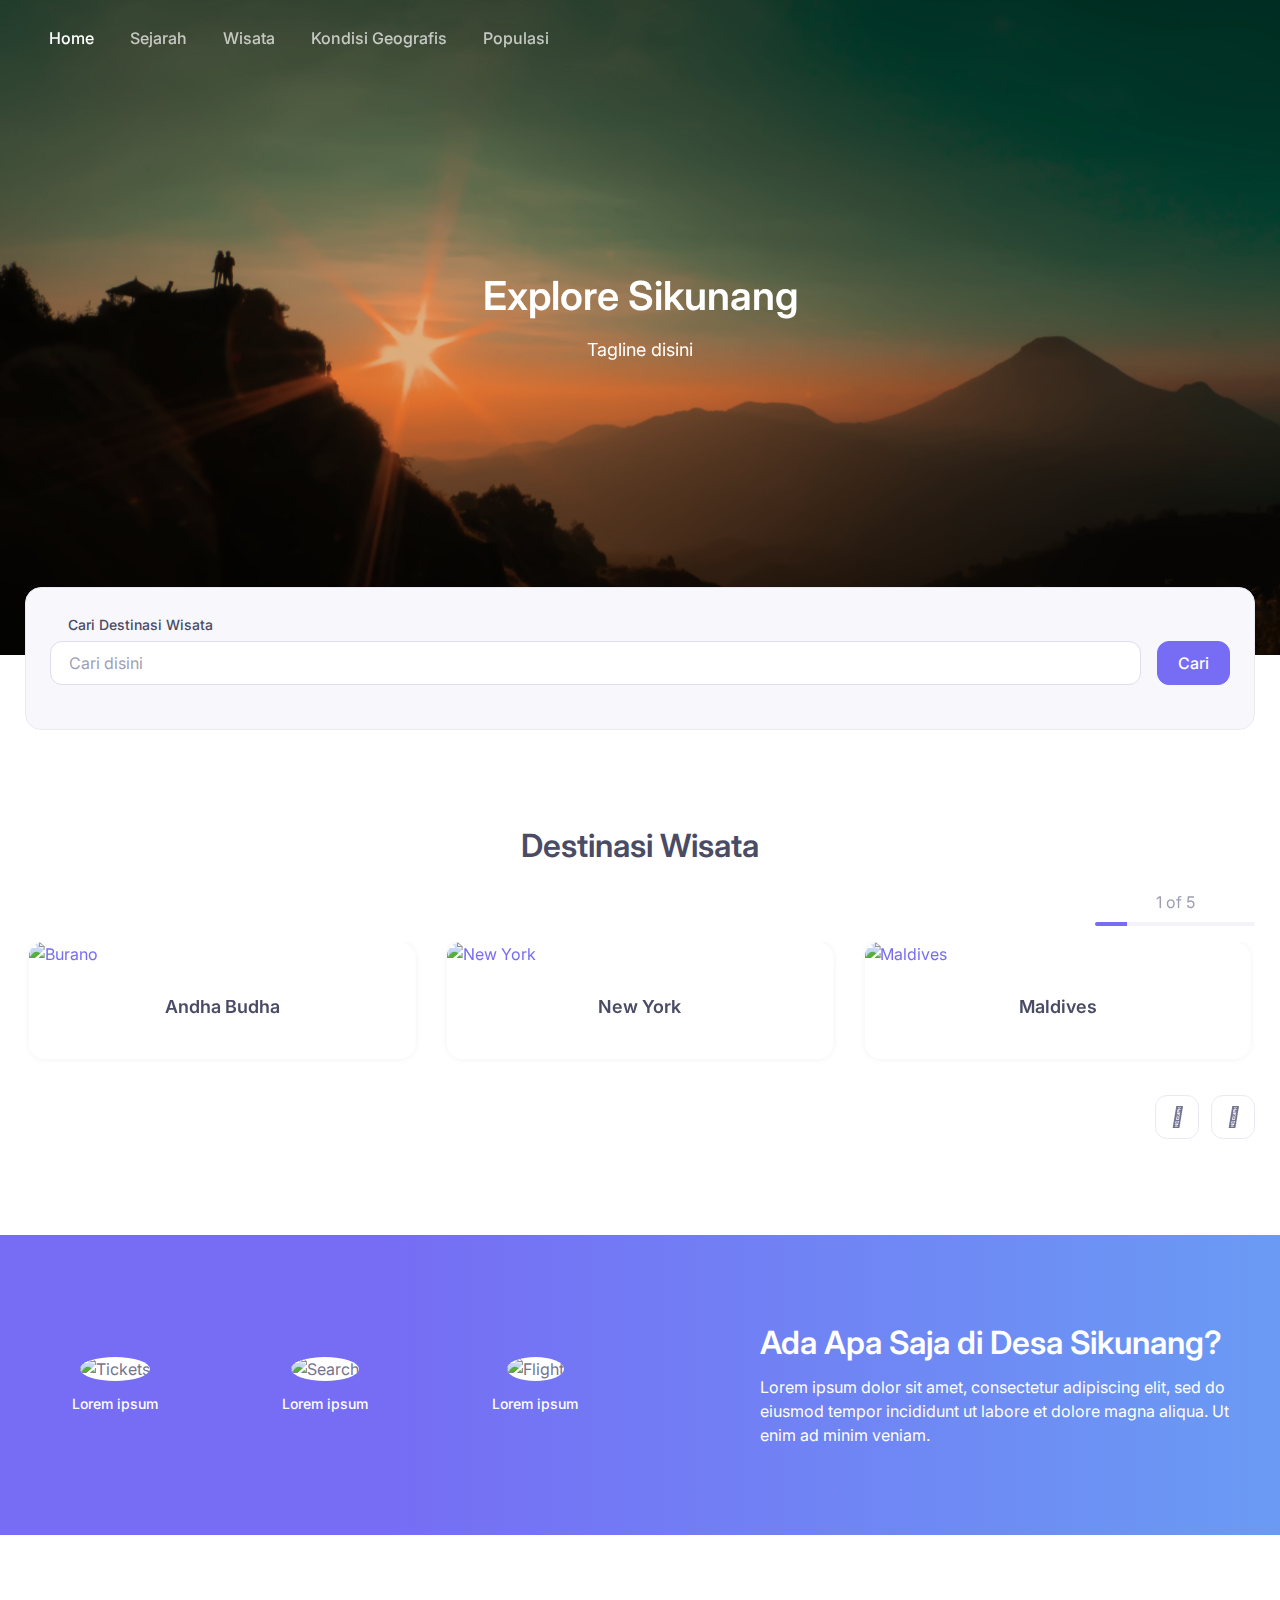
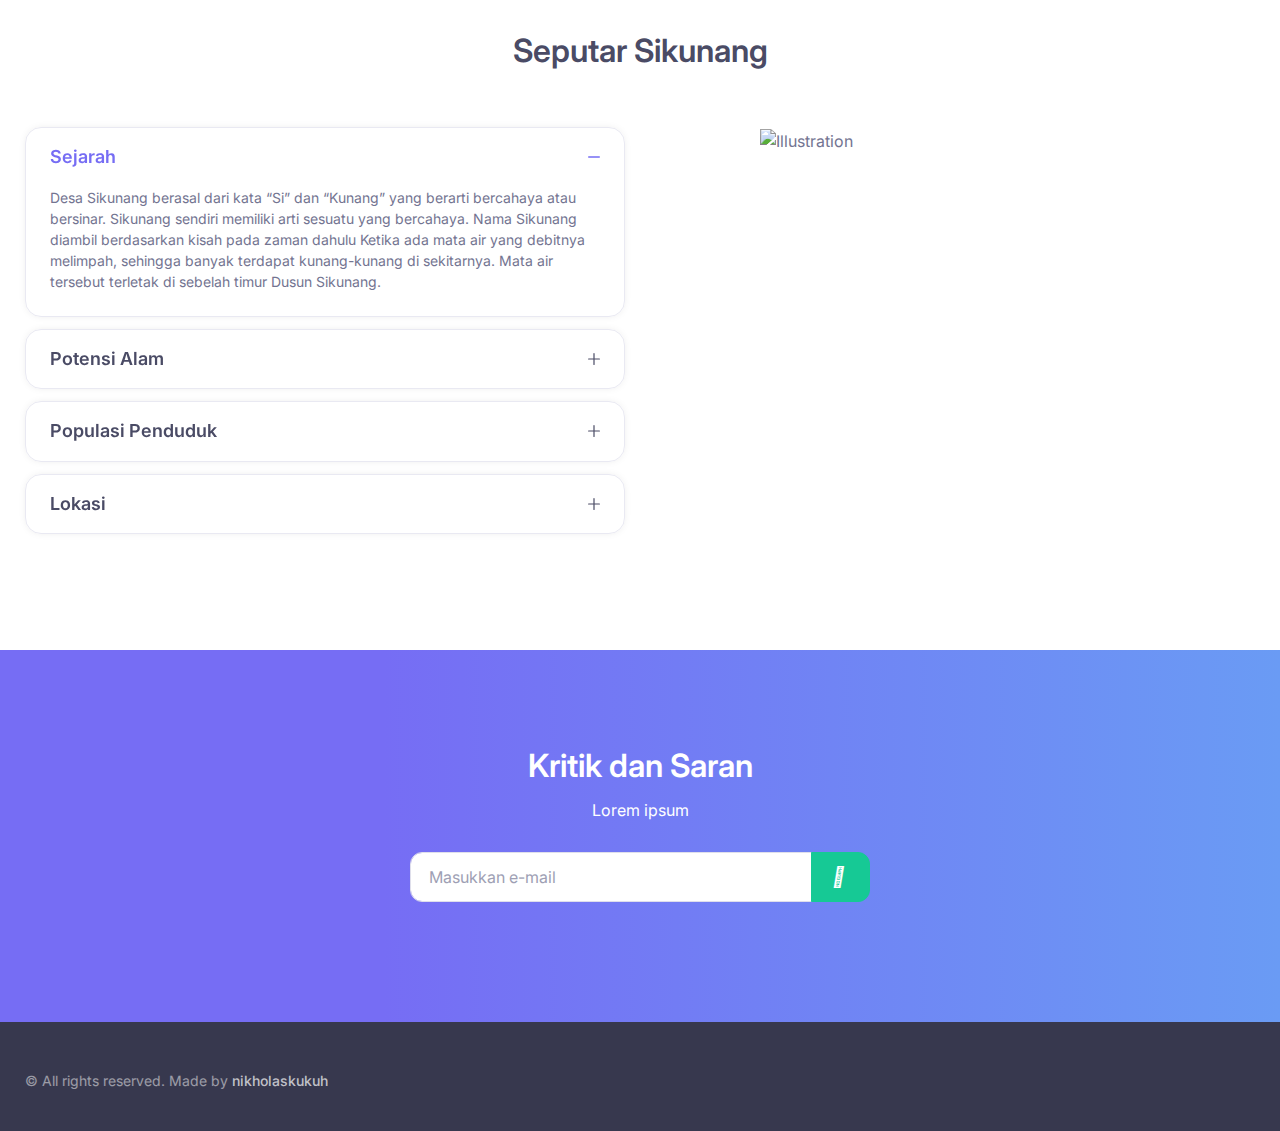
==== commit 08a311db: "nambah fitur" ====
--- a/index.html
+++ b/index.html
@@ -16,7 +16,7 @@
     <script src="https://kit.fontawesome.com/2db3b3669b.js" crossorigin="anonymous"></script>
     <meta name="theme-color" content="#ffffff">
     <script src="http://code.jquery.com/jquery-1.11.0.min.js"></script>
-<script src="http://code.jquery.com/jquery-migrate-1.2.1.min.js"></script>
+    <script src="http://code.jquery.com/jquery-migrate-1.2.1.min.js"></script>
     <!-- Page loading styles-->
     <style>
       .page-loading {
@@ -106,13 +106,6 @@
     <!-- Main Theme Styles + Bootstrap-->
     <link rel="stylesheet" media="screen" href="asset/css/theme.min.css">
     <!-- Google Tag Manager-->
-    <script>
-      (function(w,d,s,l,i){w[l]=w[l]||[];w[l].push({'gtm.start':
-      new Date().getTime(),event:'gtm.js'});var f=d.getElementsByTagName(s)[0],
-      j=d.createElement(s),dl=l!='dataLayer'?'&l='+l:'';j.async=true;j.src=
-      'https://www.googletagmanager.com/gtm.js?id='+i+dl;f.parentNode.insertBefore(j,f);
-      })(window,document,'script','dataLayer','GTM-WKV3GT5');
-    </script>
   </head>
   <!-- Body-->
   <body>
@@ -136,7 +129,7 @@
             <div class="offcanvas-body">
               <!-- Menu-->
               <ul class="navbar-nav">
-                <li class="nav-item active"><a class="nav-link" href="#">Home</a>
+                <li class="nav-item active"><a class="nav-link" href="index.html">Home</a>
                 </li>
                 <li class="nav-item"><a class="nav-link" href="#">Sejarah</a>
                 </li>
@@ -193,10 +186,10 @@
             </div>
           </div>
           <div class="tns-carousel-inner" data-carousel-options="{&quot;items&quot;: 3, &quot;nav&quot;: false, &quot;gutter&quot;: 23, &quot;responsive&quot;: {&quot;0&quot;:{&quot;items&quot;:1},&quot;540&quot;:{&quot;items&quot;:2},&quot;900&quot;:{&quot;items&quot;:3}}}">
-            <div class="pb-2"><a class="card border-0 shadow card-hover mx-1" href="#">
-                <div class="card-img-top card-img-gradient"><img src="https://around.createx.studio/img/demo/booking/offers/01.jpg" alt="Burano"><span class="card-floating-text text-light fw-medium">Lihat<i class="fas fa-chevron-right align-middle fs-lg ms-1"></i></span></div>
-                <div class="card-body text-center">
-                  <h3 class="h5 pt-1 mb-3">Burano</h3>
+            <div class="pb-2"><a class="card border-0 shadow card-hover mx-1" href="andha buddha.html">
+                <div class="card-img-top card-img-gradient"><img src="asset/img/4-disebut-ondo-budho-karena-cover.jpg" alt="Burano"><span class="card-floating-text text-light fw-medium">Lihat<i class="fas fa-chevron-right align-middle fs-lg ms-1"></i></span></div>
+                <div class="card-body text-center">
+                  <h3 class="h5 pt-1 mb-3">Andha Budha</h3>
                 </div></a></div>
             <div class="pb-2"><a class="card border-0 shadow card-hover mx-1" href="#">
                 <div class="card-img-top card-img-gradient"><img src="https://around.createx.studio/img/demo/booking/offers/02.jpg" alt="New York"><span class="card-floating-text text-light fw-medium">Lihat<i class="fas fa-chevron-right align-middle fs-lg ms-1"></i></span></div>
@@ -264,7 +257,7 @@
                 </h2>
                 <div class="accordion-collapse collapse show" id="faq-content-1" aria-labelledby="faq-heading-1" data-bs-parent="#faq">
                   <div class="accordion-body">
-                    <div class="fs-sm">At vero eos et accusamus et iusto odio dignissimos ducimus qui blanditiis praesentium voluptatum deleniti atque corrupti quos dolores et quas molestias excepturi sint occaecati cupiditate non provident, similique sunt in culpa qui officia deserunt mollitia animi, id est laborum et dolorum fuga.</div>
+                    <div class="fs-sm">Desa Sikunang berasal dari kata “Si” dan “Kunang” yang berarti bercahaya atau bersinar. Sikunang sendiri memiliki arti sesuatu yang bercahaya. Nama Sikunang diambil berdasarkan kisah pada zaman dahulu Ketika ada mata air yang debitnya melimpah, sehingga banyak terdapat kunang-kunang di sekitarnya. Mata air tersebut terletak di sebelah timur Dusun Sikunang.</div>
                   </div>
                 </div>
               </div>
@@ -294,7 +287,7 @@
                 </h2>
                 <div class="accordion-collapse collapse" id="faq-content-4" aria-labelledby="faq-heading-4" data-bs-parent="#faq">
                   <div class="accordion-body">
-                    <div class="fs-sm">At vero eos et accusamus et iusto odio dignissimos ducimus qui blanditiis praesentium voluptatum deleniti atque corrupti quos dolores et quas molestias excepturi sint occaecati cupiditate non provident, similique sunt in culpa qui officia deserunt mollitia animi, id est laborum et dolorum fuga.</div>
+                    <div class="fs-sm"><iframe src="https://www.google.com/maps/embed?pb=!1m18!1m12!1m3!1d31664.282282232187!2d109.88108333126465!3d-7.236815091664764!2m3!1f0!2f0!3f0!3m2!1i1024!2i768!4f13.1!3m3!1m2!1s0x2e700c7c4edcbab9%3A0x5027a76e3557200!2sSikunang%2C%20Kejajar%2C%20Kabupaten%20Wonosobo%2C%20Jawa%20Tengah!5e0!3m2!1sid!2sid!4v1637316726370!5m2!1sid!2sid" width="600" height="450" style="border:0;" allowfullscreen="" loading="lazy"></iframe></div>
                   </div>
                 </div>
               </div>
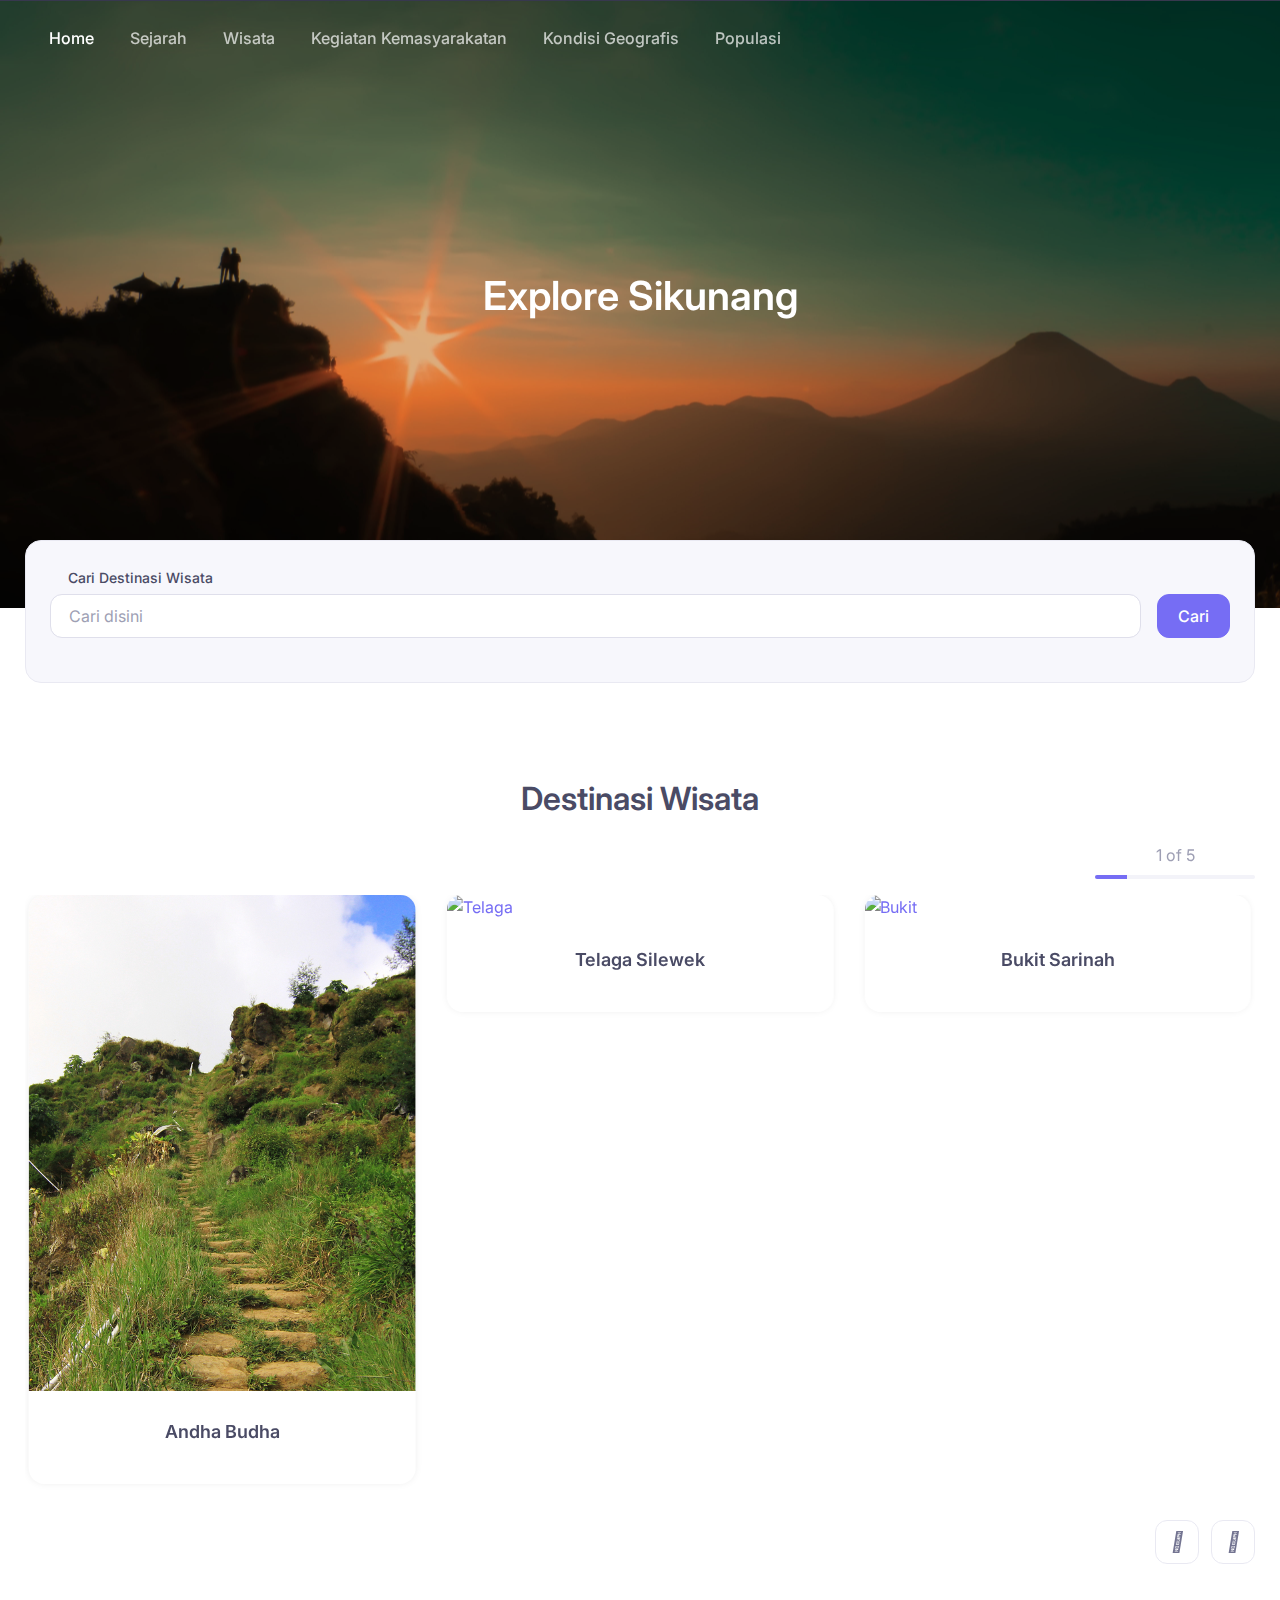
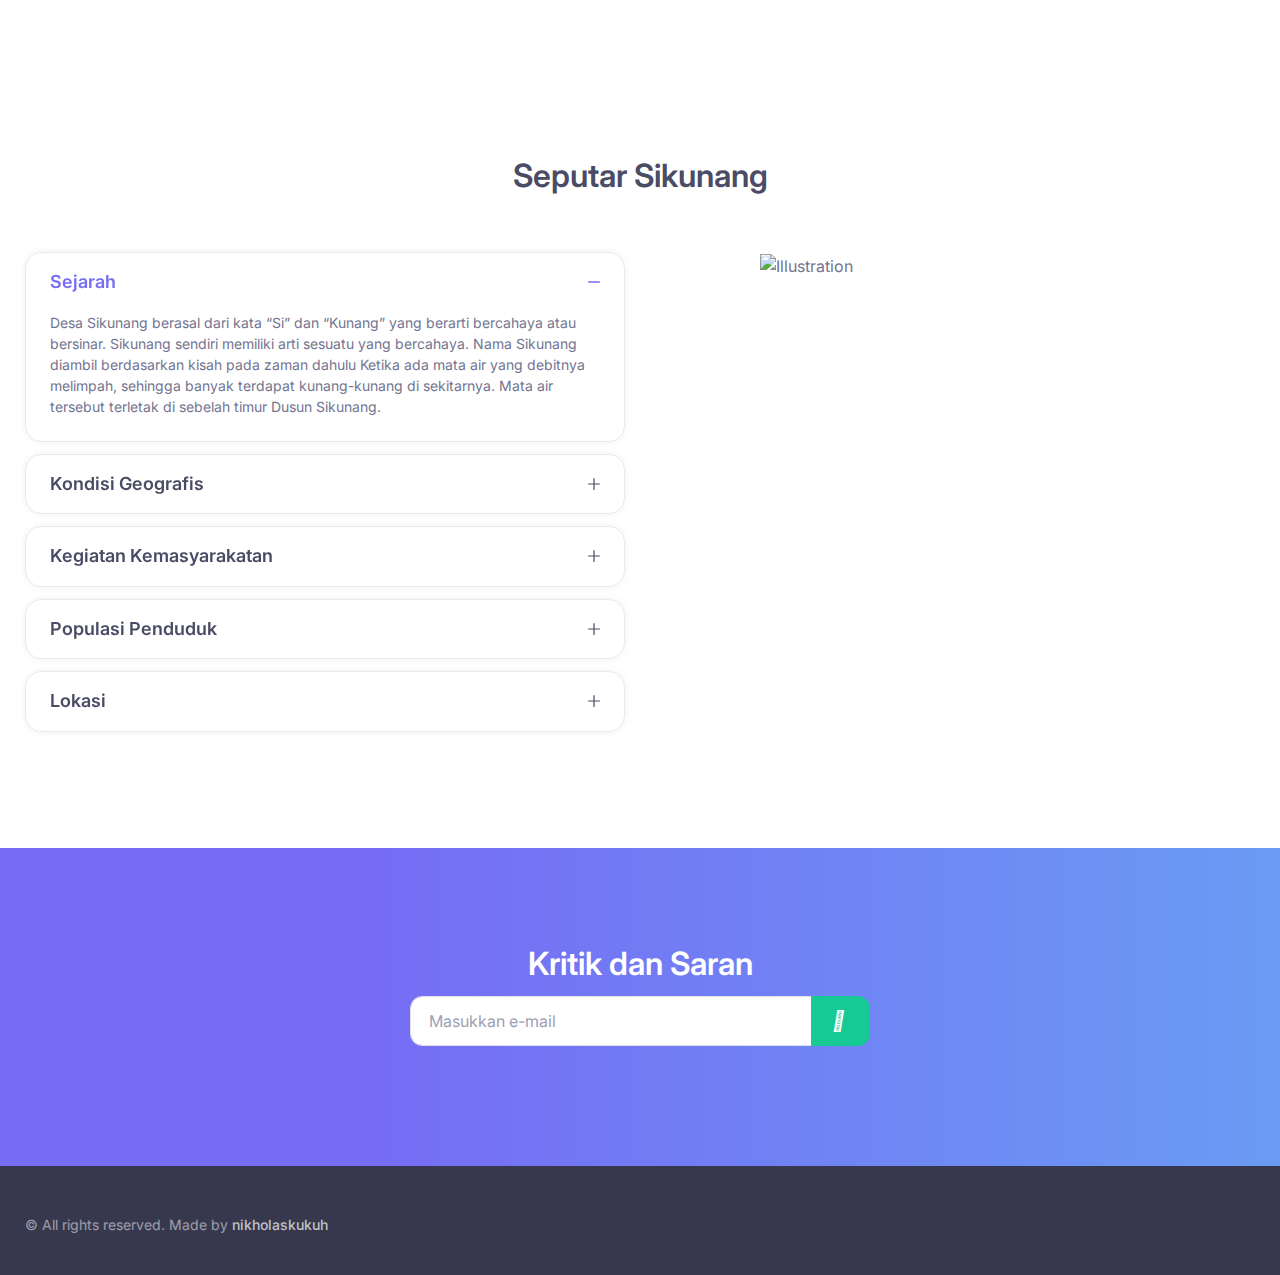
==== commit f6319955: "next commit" ====
--- a/index.html
+++ b/index.html
@@ -131,17 +131,22 @@
               <ul class="navbar-nav">
                 <li class="nav-item active"><a class="nav-link" href="index.html">Home</a>
                 </li>
-                <li class="nav-item"><a class="nav-link" href="#">Sejarah</a>
+                <li class="nav-item"><a class="nav-link" href="#detail">Sejarah</a>
                 </li>
-                <li class="nav-item dropdown dropdown-mega"><a class="nav-link" href="#" data-bs-toggle="dropdown">Wisata</a>
+                <li class="nav-item dropdown dropdown-mega"><a class="nav-link" href="#wisata" data-bs-toggle="dropdown">Wisata</a>
                   <div class="dropdown-menu">
                     <div class="dropdown-column mb-2 mb-lg-0">
-                     <a class="dropdown-item" href="#">Test</a>
-                    </div>
+                     <a class="dropdown-item" href="andha buddha.html">Andha buddha</a>
+                      <a class="dropdown-item" href="telaga.html">Telaga Silewek</a>
+                      <a class="dropdown-item" href="bukit.html">Bukit Sarinah</a>
+                      <a class="dropdown-item" href="batu.html">Batu Lik-Lik</a>
+                      <a class="dropdown-item" href="Gunung.html">Gunung Bisma</a>
+                     </div>
                   </div>
                 </li>
-                <li class="nav-item"><a class="nav-link" href="#">Kondisi Geografis</a></li>
-                <li class="nav-item"><a class="nav-link" href="#">Populasi</a></li>
+                <li class="nav-item"><a class="nav-link" href="#detail">Kegiatan Kemasyarakatan</a></li>
+                <li class="nav-item"><a class="nav-link" href="#detail">Kondisi Geografis</a></li>
+                <li class="nav-item"><a class="nav-link" href="#detail">Populasi</a></li>
               </ul>
             </div>
           </div>
@@ -154,7 +159,6 @@
         <div class="container py-5 py-sm-7 text-center">
           <div class="py-md-6">
             <h1 class="font-weight-bold text-light pb-1">Explore Sikunang</h1>
-            <p class="fs-lg text-light">Tagline disini</p>
           </div>
         </div>
       </section>
@@ -176,7 +180,7 @@
         </div>
       </form>
       <!-- Offers carousel-->
-      <section class="container py-5 my-4 my-sm-0 py-sm-6 py-md-7">
+      <section class="container py-5 my-4 my-sm-0 py-sm-6 py-md-7" id="wisata">
         <h2 class="text-center mb-4">Destinasi Wisata</h2>
         <div class="tns-carousel-wrapper">
           <div class="tns-carousel-progress ms-auto mb-3">
@@ -187,66 +191,36 @@
           </div>
           <div class="tns-carousel-inner" data-carousel-options="{&quot;items&quot;: 3, &quot;nav&quot;: false, &quot;gutter&quot;: 23, &quot;responsive&quot;: {&quot;0&quot;:{&quot;items&quot;:1},&quot;540&quot;:{&quot;items&quot;:2},&quot;900&quot;:{&quot;items&quot;:3}}}">
             <div class="pb-2"><a class="card border-0 shadow card-hover mx-1" href="andha buddha.html">
-                <div class="card-img-top card-img-gradient"><img src="asset/img/4-disebut-ondo-budho-karena-cover.jpg" alt="Burano"><span class="card-floating-text text-light fw-medium">Lihat<i class="fas fa-chevron-right align-middle fs-lg ms-1"></i></span></div>
+                <div class="card-img-top card-img-gradient"><img src="asset/img/4-disebut-ondo-budho-karena-cover.jpg" alt="Andha"><span class="card-floating-text text-light fw-medium">Lihat<i class="fas fa-chevron-right align-middle fs-lg ms-1"></i></span></div>
                 <div class="card-body text-center">
                   <h3 class="h5 pt-1 mb-3">Andha Budha</h3>
                 </div></a></div>
-            <div class="pb-2"><a class="card border-0 shadow card-hover mx-1" href="#">
-                <div class="card-img-top card-img-gradient"><img src="https://around.createx.studio/img/demo/booking/offers/02.jpg" alt="New York"><span class="card-floating-text text-light fw-medium">Lihat<i class="fas fa-chevron-right align-middle fs-lg ms-1"></i></span></div>
-                <div class="card-body text-center">
-                  <h3 class="h5 pt-1 mb-3">New York</h3>
-                </div></a></div>
-            <div class="pb-2"><a class="card border-0 shadow card-hover mx-1" href="#">
-                <div class="card-img-top card-img-gradient"><img src="https://around.createx.studio/img/demo/booking/offers/03.jpg" alt="Maldives"><span class="card-floating-text text-light fw-medium">Lihat<i class="fas fa-chevron-right align-middle fs-lg ms-1"></i></span></div>
-                <div class="card-body text-center">
-                  <h3 class="h5 pt-1 mb-3">Maldives</h3>
-                </div></a></div>
-            <div class="pb-2"><a class="card border-0 shadow card-hover mx-1" href="#">
-                <div class="card-img-top card-img-gradient"><img src="https://around.createx.studio/img/demo/booking/offers/04.jpg" alt="Buenos Aires"><span class="card-floating-text text-light fw-medium">Lihat<i class="fas fa-chevron-right align-middle fs-lg ms-1"></i></span></div>
-                <div class="card-body text-center">
-                  <h3 class="h5 pt-1 mb-3">Buenos Aires</h3>
-                </div></a></div>
-            <div class="pb-2"><a class="card border-0 shadow card-hover mx-1" href="#">
-                <div class="card-img-top card-img-gradient"><img src="https://around.createx.studio/img/demo/booking/offers/05.jpg" alt="Rome"><span class="card-floating-text text-light fw-medium">Lihat<i class="fas fa-chevron-right align-middle fs-lg ms-1"></i></span></div>
-                <div class="card-body text-center">
-                  <h3 class="h5 pt-1 mb-3">Rome</h3>
+            <div class="pb-2"><a class="card border-0 shadow card-hover mx-1" href="telaga.html">
+                <div class="card-img-top card-img-gradient"><img src="asset/img/Keindahan-Alam-Telaga-Warna.-Foto-Gmap-tyo-koconegoro-cover.jpg" alt="Telaga"><span class="card-floating-text text-light fw-medium">Lihat<i class="fas fa-chevron-right align-middle fs-lg ms-1"></i></span></div>
+                <div class="card-body text-center">
+                  <h3 class="h5 pt-1 mb-3">Telaga Silewek</h3>
+                </div></a></div>
+            <div class="pb-2"><a class="card border-0 shadow card-hover mx-1" href="bukit.html">
+                <div class="card-img-top card-img-gradient"><img src="asset/img/1200px-Bukit_Holbung_di_Siang_Hari-cover.jpg" alt="Bukit"><span class="card-floating-text text-light fw-medium">Lihat<i class="fas fa-chevron-right align-middle fs-lg ms-1"></i></span></div>
+                <div class="card-body text-center">
+                  <h3 class="h5 pt-1 mb-3">Bukit Sarinah</h3>
+                </div></a></div>
+            <div class="pb-2"><a class="card border-0 shadow card-hover mx-1" href="batu.html">
+                <div class="card-img-top card-img-gradient"><img src="asset/img/rock-mountains-nature-hd-wallpaper-preview-cover.jpg" alt="Buenos Aires"><span class="card-floating-text text-light fw-medium">Lihat<i class="fas fa-chevron-right align-middle fs-lg ms-1"></i></span></div>
+                <div class="card-body text-center">
+                  <h3 class="h5 pt-1 mb-3">Batu Lik-lik</h3>
+                </div></a></div>
+            <div class="pb-2"><a class="card border-0 shadow card-hover mx-1" href="gunung.html">
+                <div class="card-img-top card-img-gradient"><img src="asset/img/Panorama-Sindoro-dan-Sumbing-dari-Gunung-Bismo-cover.jpg" alt="Rome"><span class="card-floating-text text-light fw-medium">Lihat<i class="fas fa-chevron-right align-middle fs-lg ms-1"></i></span></div>
+                <div class="card-body text-center">
+                  <h3 class="h5 pt-1 mb-3">Gunung Bisma</h3>
                 </div></a></div>
           </div>
         </div>
       </section>
       <!-- Features CTA-->
-      <section class="bg-gradient position-relative pt-6 pb-5 py-sm-6">
-        <div class="position-absolute top-0 start-0 w-100 h-100 bg-size-cover" style="background-image: url(img/demo/booking/bg-pattern01.png);"></div>
-        <div class="position-relative zindex-5 container py-2">
-          <div class="row align-items-center">
-            <div class="col-lg-5 offset-lg-1 order-lg-2 pb-5 pb-lg-0 text-center text-lg-start">
-              <h2 class="text-light">Ada Apa Saja di Desa Sikunang?</h2>
-              <p class="text-light mb-0">Lorem ipsum dolor sit amet, consectetur adipiscing elit, sed do eiusmod tempor incididunt ut labore et dolore magna aliqua. Ut enim ad minim veniam.</p>
-            </div>
-            <div class="col-lg-6 order-lg-1">
-              <div class="row">
-                <div class="col-sm-4 mb-2 pb-4 mb-sm-0 pb-sm-0">
-                  <div class="px-2 text-center"><img class="bg-light rounded-circle mb-2" src="https://around.createx.studio/img/demo/booking/icons/01.svg" alt="Tickets" width="105">
-                    <p class="fs-sm fw-medium text-light mb-0 pt-1">Lorem ipsum </p>
-                  </div>
-                </div>
-                <div class="col-sm-4 mb-2 pb-4 mb-sm-0 pb-sm-0">
-                  <div class="px-2 text-center"><img class="bg-light rounded-circle mb-2" src="https://around.createx.studio/img/demo/booking/icons/02.svg" alt="Search" width="105">
-                    <p class="fs-sm fw-medium text-light mb-0 pt-1">Lorem ipsum</p>
-                  </div>
-                </div>
-                <div class="col-sm-4 mb-2 pb-4 mb-sm-0 pb-sm-0">
-                  <div class="px-2 text-center"><img class="bg-light rounded-circle mb-2" src="https://around.createx.studio/img/demo/booking/icons/03.svg" alt="Flight" width="105">
-                    <p class="fs-sm fw-medium text-light mb-0 pt-1">Lorem ipsum</p>
-                  </div>
-                </div>
-              </div>
-            </div>
-          </div>
-        </div>
-      </section>
       <!-- FAQ-->
-      <section class="container py-5 my-4 my-sm-0 py-sm-6 py-md-7">
+      <section class="container py-5 my-4 my-sm-0 py-sm-6 py-md-7" id="detail">
         <h2 class="text-center pb-2 mb-5">Seputar Sikunang</h2>
         <div class="row pb-2">
           <div class="col-lg-6">
@@ -263,11 +237,25 @@
               </div>
               <div class="accordion-item shadow">
                 <h2 class="accordion-header" id="faq-heading-2">
-                  <button class="accordion-button collapsed" type="button" data-bs-toggle="collapse" data-bs-target="#faq-content-2" aria-expanded="false" aria-controls="faq-content-2">Potensi Alam</button>
+                  <button class="accordion-button collapsed" type="button" data-bs-toggle="collapse" data-bs-target="#faq-content-2" aria-expanded="false" aria-controls="faq-content-2">Kondisi Geografis</button>
                 </h2>
                 <div class="accordion-collapse collapse" id="faq-content-2" aria-labelledby="faq-heading-2" data-bs-parent="#faq">
                   <div class="accordion-body">
-                    <div class="fs-sm">At vero eos et accusamus et iusto odio dignissimos ducimus qui blanditiis praesentium voluptatum deleniti atque corrupti quos dolores et quas molestias excepturi sint occaecati cupiditate non provident, similique sunt in culpa qui officia deserunt mollitia animi, id est laborum et dolorum fuga.</div>
+                    <div class="fs-sm">Desa Dieng merupakan salah satu dari 15 desa dan 1 kelurahan di Kecamatan Kejajar Kabupaten Wonosobo yang terletak di sebelah utara kota Wonosobo dengan jarak dengan ibu kota kecamatan sejauh 9 km dan jarak dengan ibu kota Kabupaten Wonosobo 27 km yang dapat ditempuh menggunakan kendaraan bermotor selama 45 menit.
+
+                      Desa Dieng terletak pada ketinggian 2.093 meter dari permukaan air laut, (DPL) sedangkan topografisnya berada disebelah barat lereng gunung prahu dengan suhu udara 20-30⁰ Celcius pada siang hari dan 05-180⁰  Celcius pada malam hari lebih lebih dimusim kemarau ( antara bulan Juli s/d September ) udara di dieng sangat dingin sampai mines 5⁰ – 00⁰ sampai menimbulkan Frozz/embun beku orang Dieng menyebutnya Embun Upas. Serta curah hujan rata rata sebanyak 348 mm dengan jumlah bulan hujan sebanyak 8 bulan.
+                      
+                      Desa Dieng memiliki luas wilayah 282.000. Ha, yang secara administratif terbagi menjadi  2 (dua) dusun yaitu Dusun Dieng dan Dusun Kalilembu, serta ada 2 RW dan 8 RT.</div>
+                  </div>
+                </div>
+              </div>
+              <div class="accordion-item shadow">
+                <h2 class="accordion-header" id="faq-heading-2">
+                  <button class="accordion-button collapsed" type="button" data-bs-toggle="collapse" data-bs-target="#faq-content-2" aria-expanded="false" aria-controls="faq-content-2">Kegiatan Kemasyarakatan</button>
+                </h2>
+                <div class="accordion-collapse collapse" id="faq-content-2" aria-labelledby="faq-heading-2" data-bs-parent="#faq">
+                  <div class="accordion-body">
+                    <div class="fs-sm">Mayoritas masyarakat Desa Sikunang mata pencahariannya sebagai petani, kemudian beberapa masyarakat lainnya menjadi pelaku UMKM. Tanaman-tanaman yang menjadi fokus para petani yakni Purwaceng, Kentang, Karika, Terong Belanda, Kopi, dan Jeruk, sementara untuk pelaku UMKM ada yang membuka homestay atau penginapan bagi wisatawan, serta menjual hasil pertaniannya. Untuk kegiatan keagamaan, mayoritas masyarakat Desa Sikunang beragama Islam, dengan organisasi nya adalah Anshor, Fatayat, dan Muslimat. Organisasi yang ada di Desa Sikunang terdiri dari beberapa sector dan kegiatan, diantaranya bagi ibu-ibu ada PKK, PKD, Bidan, Kader, dan Posbindu. Bagi para remaja, ada organisasi KPSM (Kelompok Pengelola Sampah Masyarakat) yang berfokus pada pengelolaan sampah, Basecamp Pendakian Gunung Bismo yang berfokus pada egistrasi dan pelayanan bagi para pendaki yang ingin mendaki wisata Gunung Bismo, kemudian POKDARWIS yakni Kelompok Sadar Wisata yang berfokus pada kawasan wisata di sekitar Desa Sikunang. </div>
                   </div>
                 </div>
               </div>
@@ -277,7 +265,7 @@
                 </h2>
                 <div class="accordion-collapse collapse" id="faq-content-3" aria-labelledby="faq-heading-3" data-bs-parent="#faq">
                   <div class="accordion-body">
-                    <div class="fs-sm">At vero eos et accusamus et iusto odio dignissimos ducimus qui blanditiis praesentium voluptatum deleniti atque corrupti quos dolores et quas molestias excepturi sint occaecati cupiditate non provident, similique sunt in culpa qui officia deserunt mollitia animi, id est laborum et dolorum fuga.</div>
+                    <div class="fs-lg"><i class="fas fa-mars"></i><b>  Laki-Laki :</b>1.148 jiwa<br><br><i class="fas fa-venus"></i><b>  Perempuan :</b>1.103 jiwa</div>
                   </div>
                 </div>
               </div>
@@ -302,7 +290,6 @@
         <div class="position-relative zindex-5 container pb-3 pt-sm-2">
           <div class="mx-auto" style="max-width: 460px;">
             <h2 class="text-light text-center pt-sm-2">Kritik dan Saran</h2>
-            <p class="text-light text-center mb-grid-gutter">Lorem ipsum</p>
             <form class="input-group mb-4">
               <input class="form-control" type="email" placeholder="Masukkan e-mail" required>
               <button class="btn btn-success" type="submit"><i class="fas fa-send fs-xl me-1"></i></button>
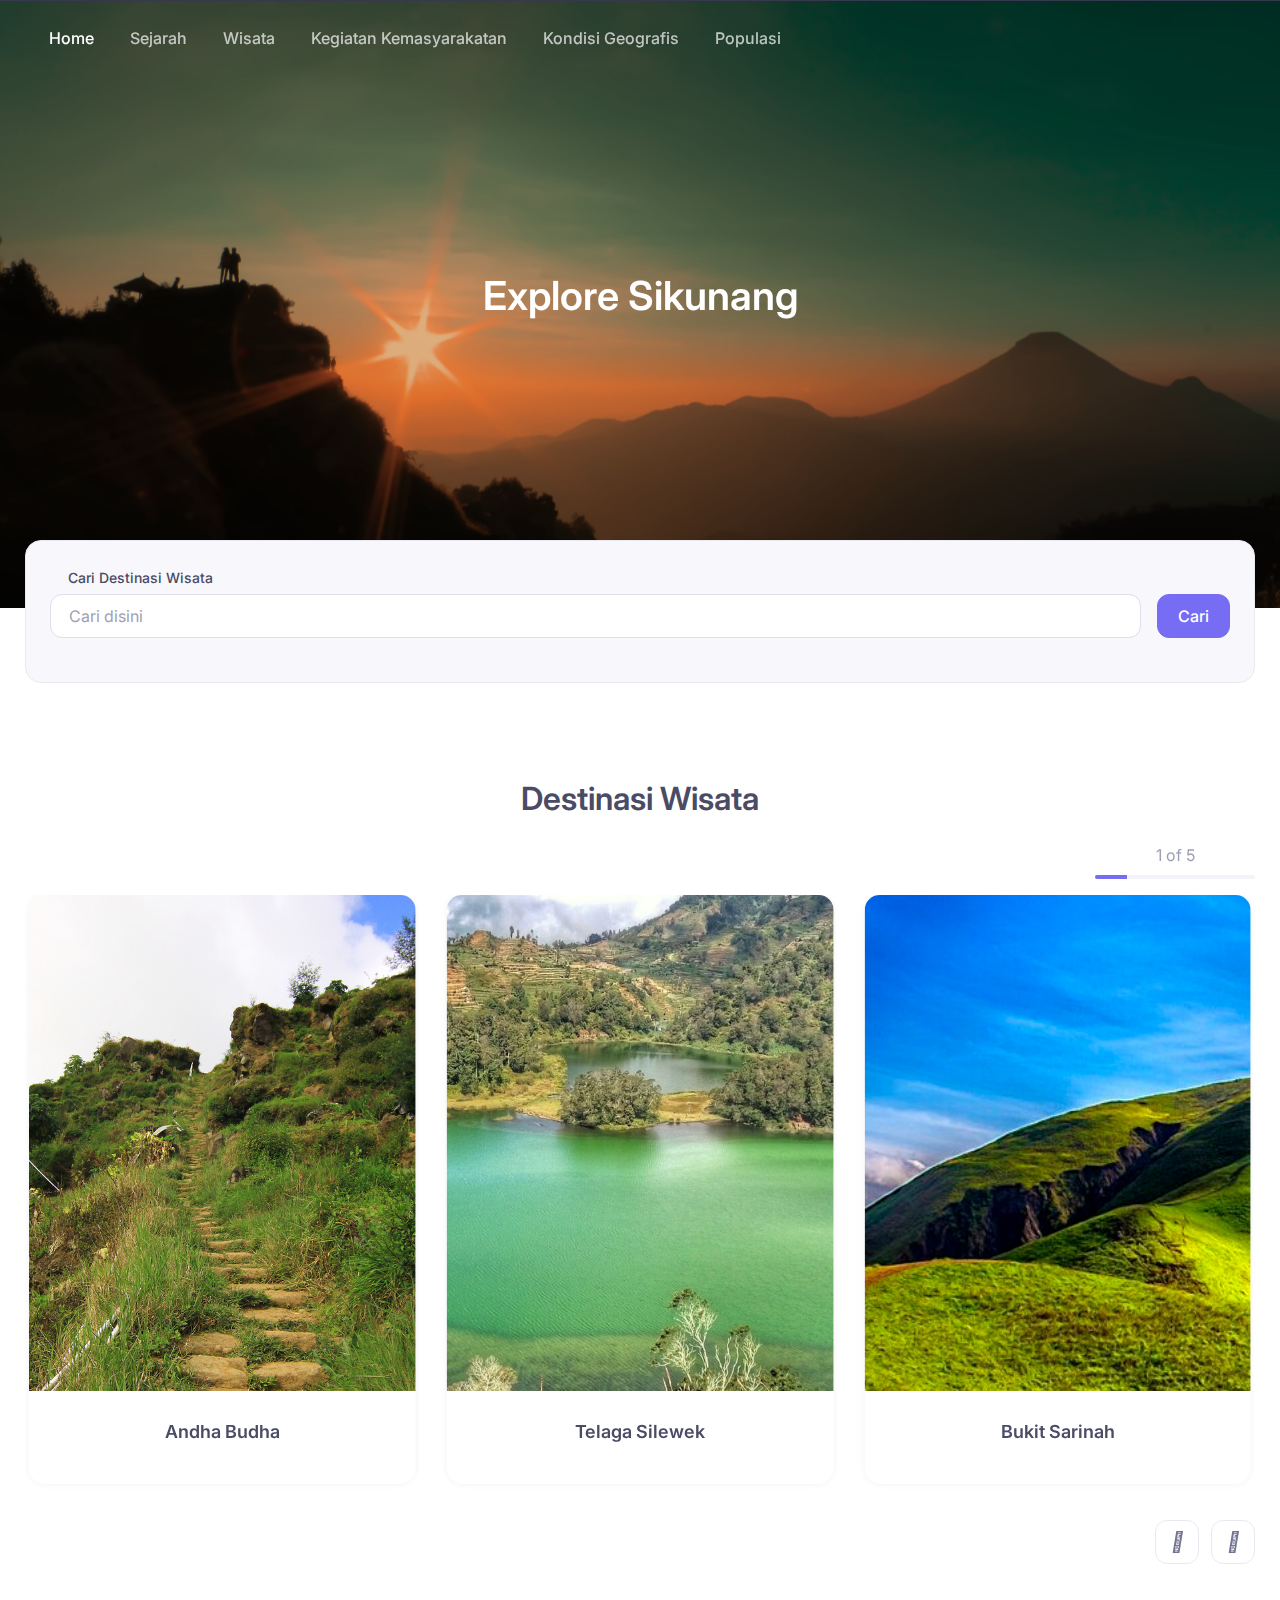
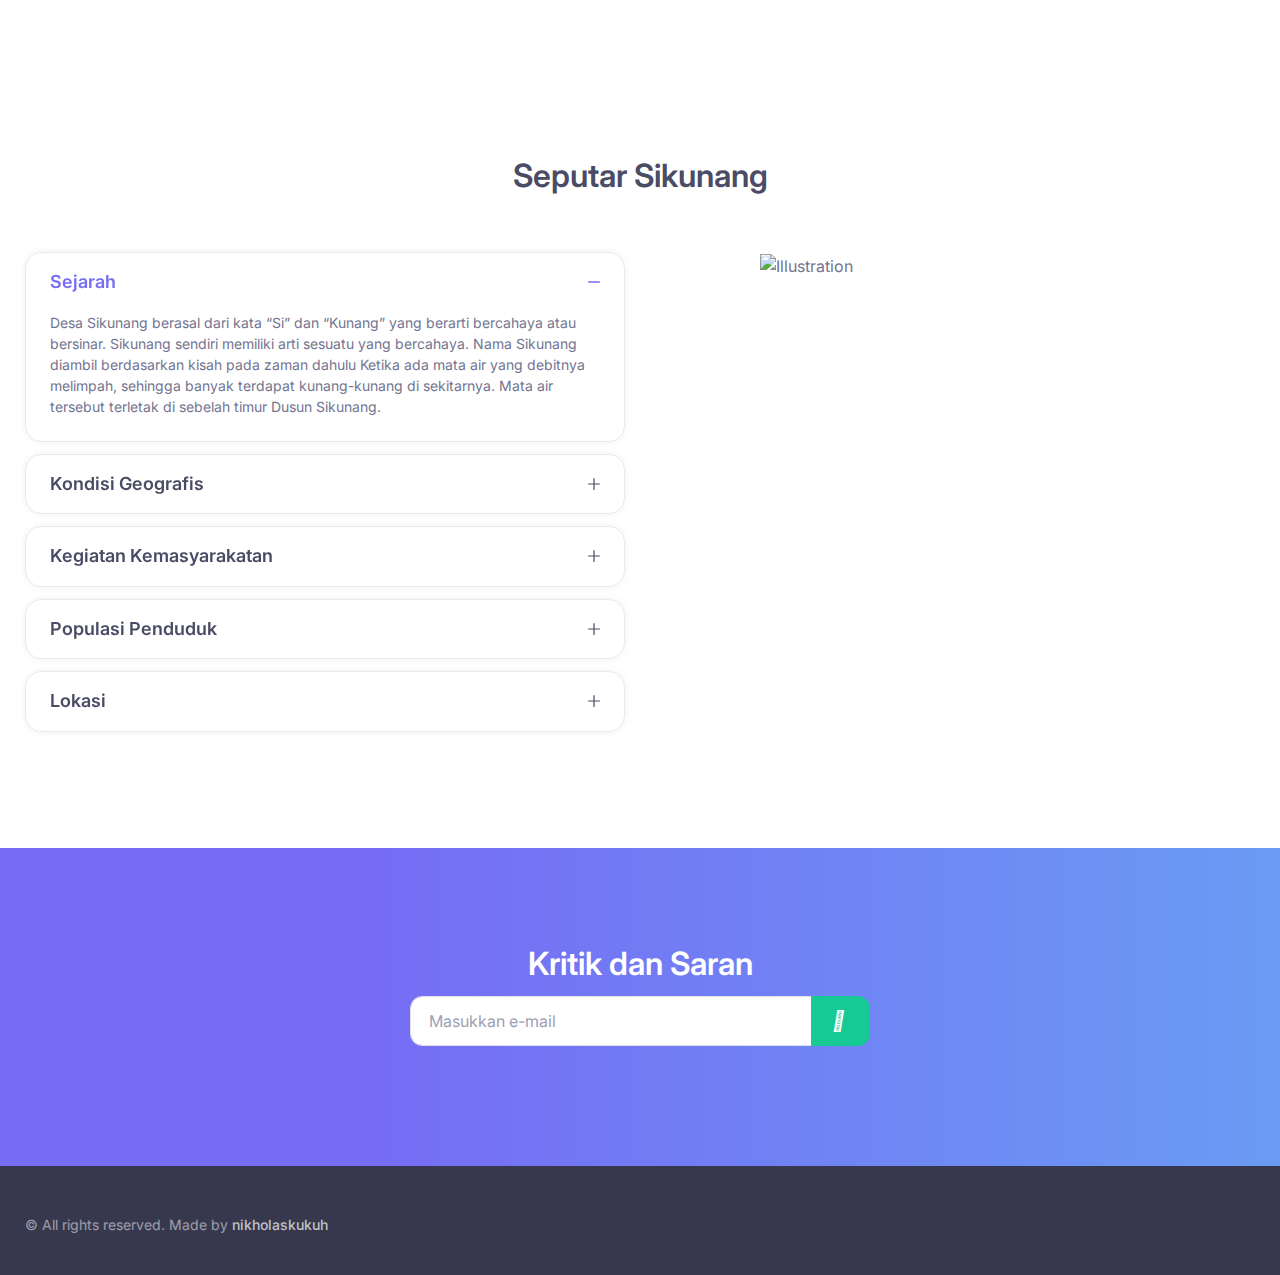
==== commit 5713e830: "bug fix" ====
--- a/index.html
+++ b/index.html
@@ -140,7 +140,7 @@
                       <a class="dropdown-item" href="telaga.html">Telaga Silewek</a>
                       <a class="dropdown-item" href="bukit.html">Bukit Sarinah</a>
                       <a class="dropdown-item" href="batu.html">Batu Lik-Lik</a>
-                      <a class="dropdown-item" href="Gunung.html">Gunung Bisma</a>
+                      <a class="dropdown-item" href="gunung.html">Gunung Bisma</a>
                      </div>
                   </div>
                 </li>
